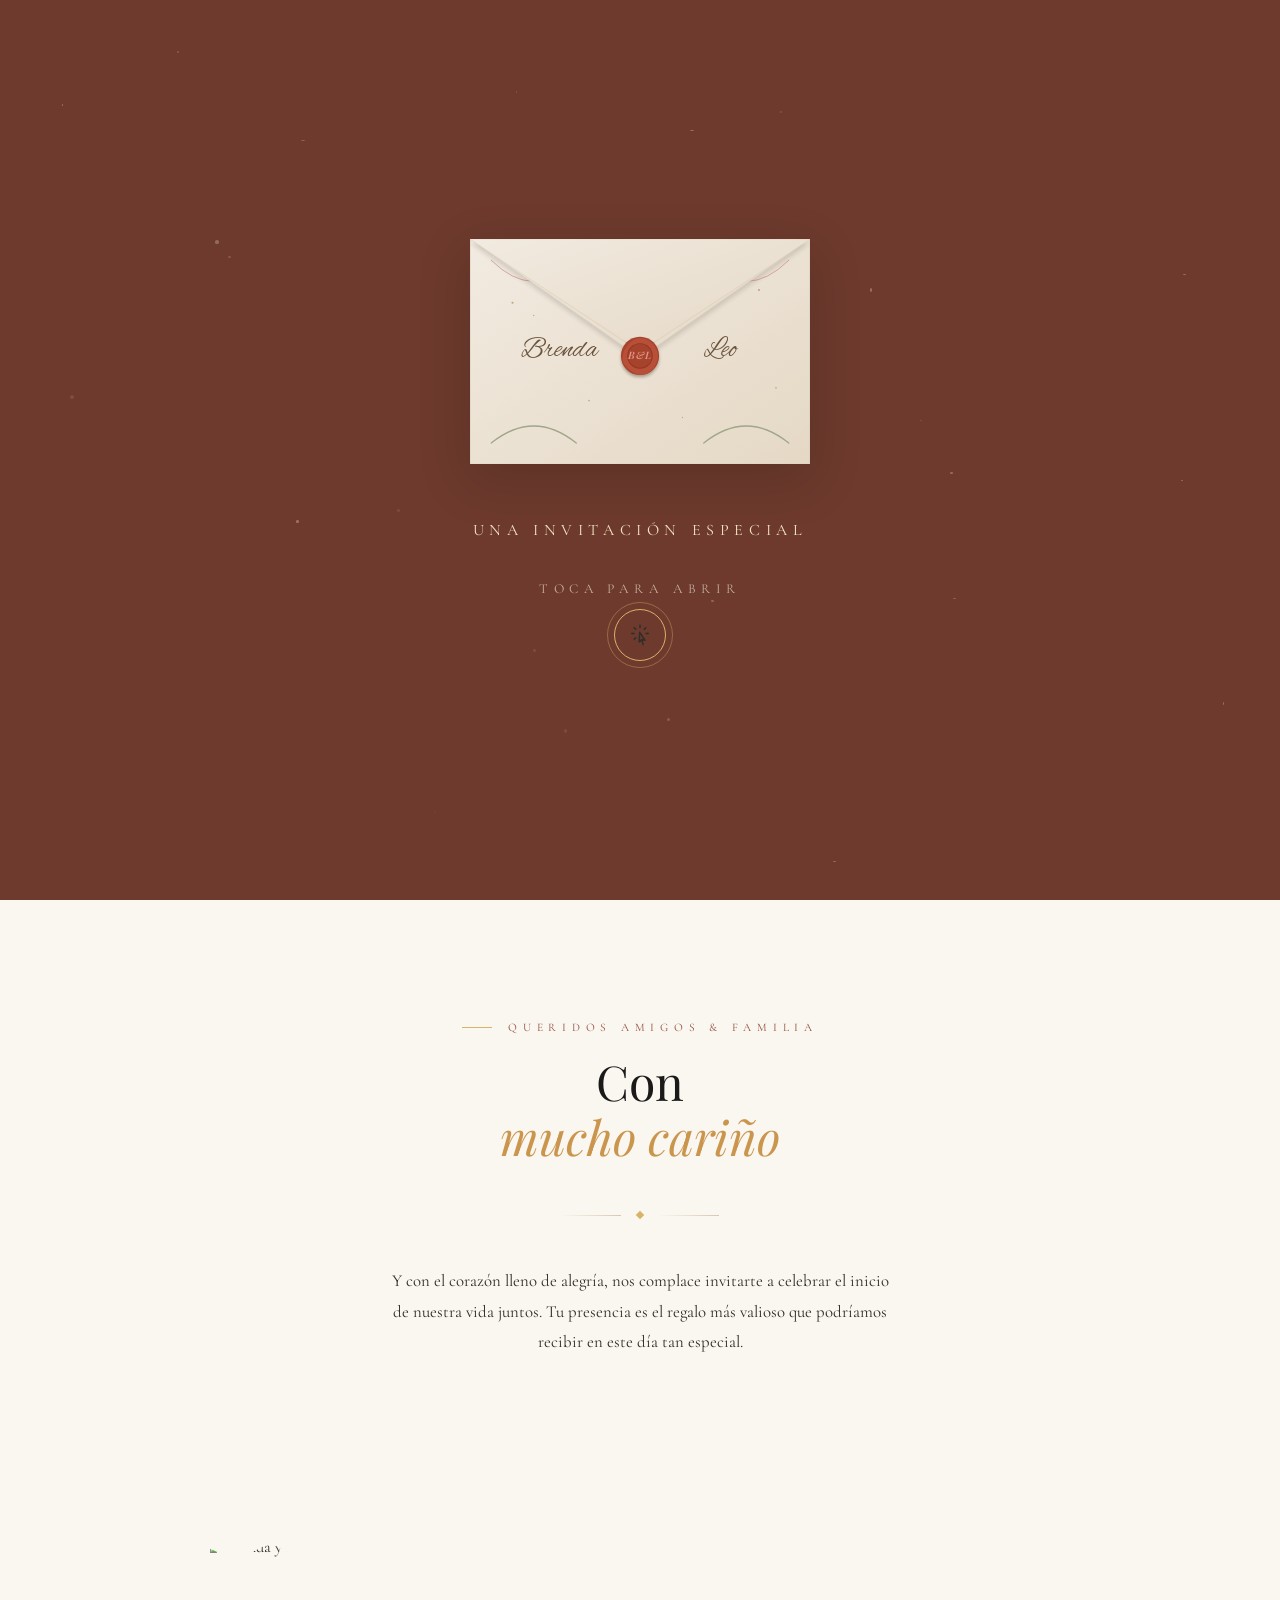
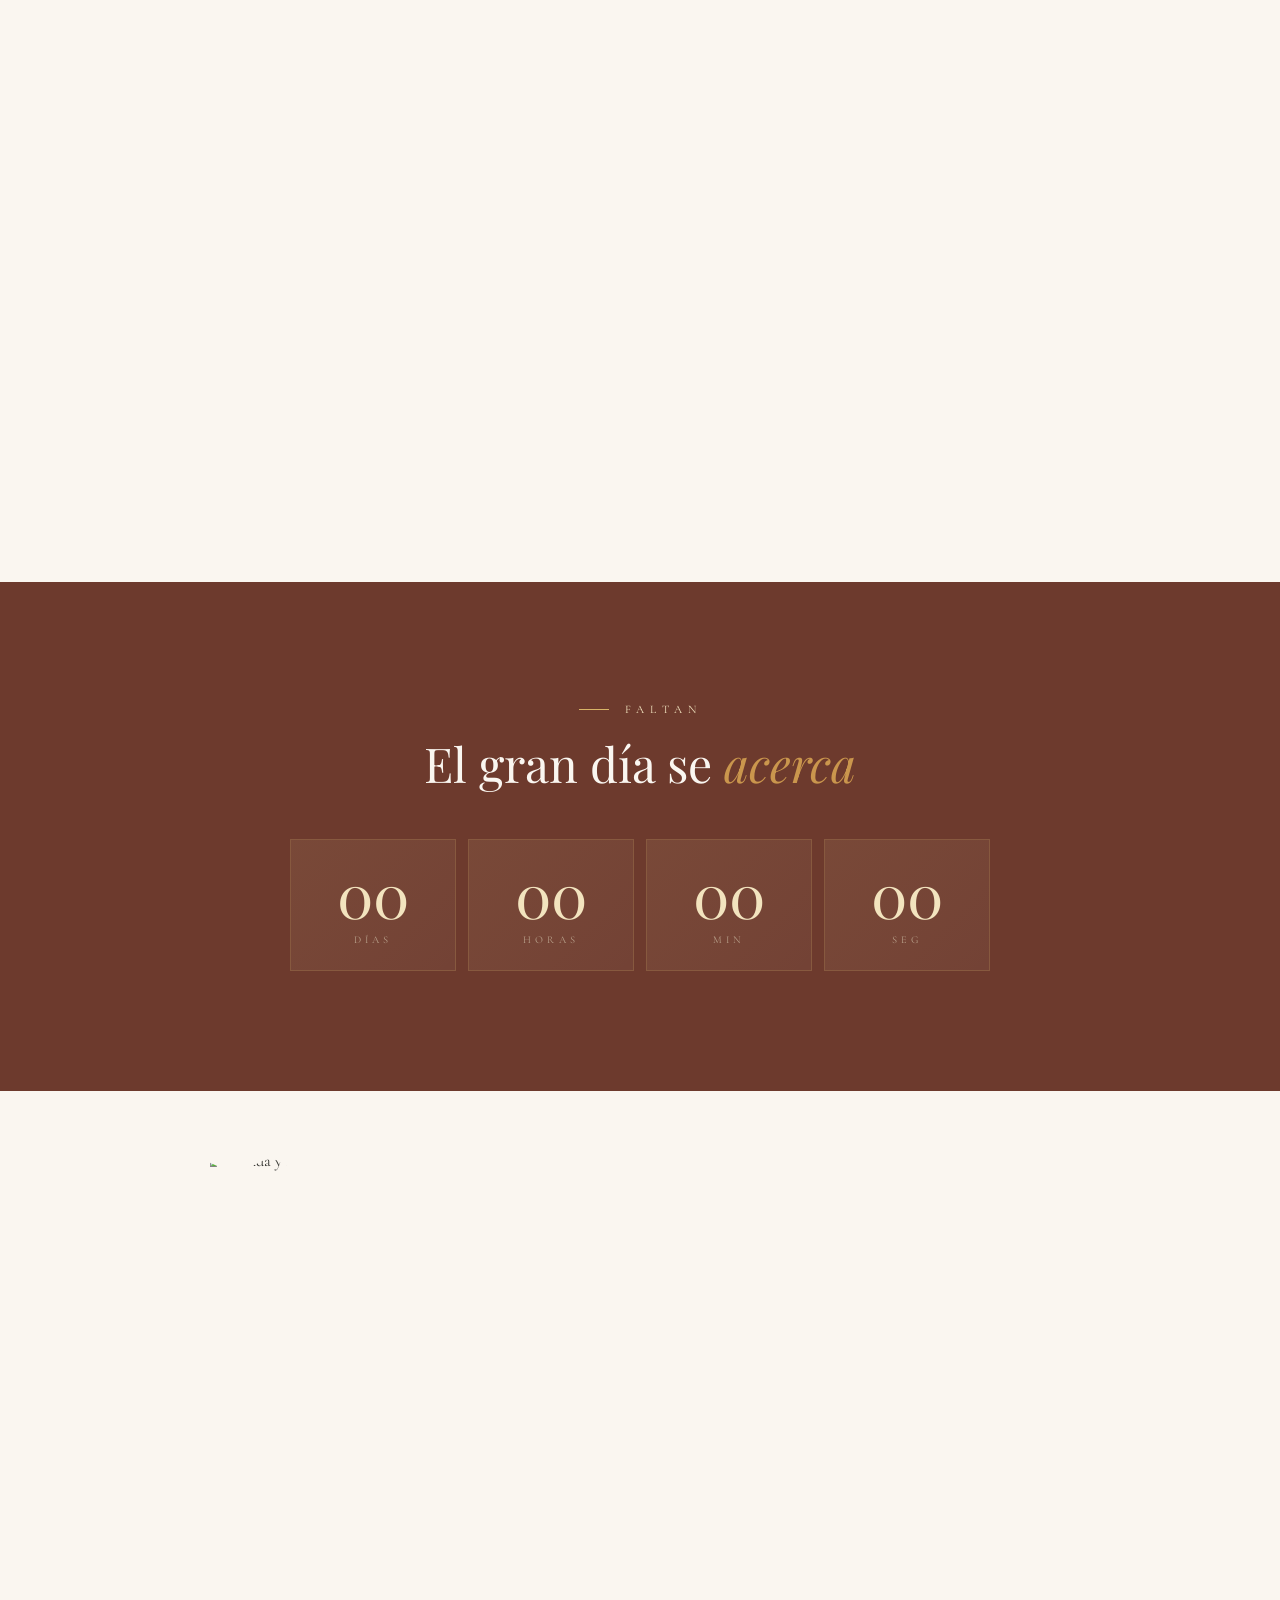
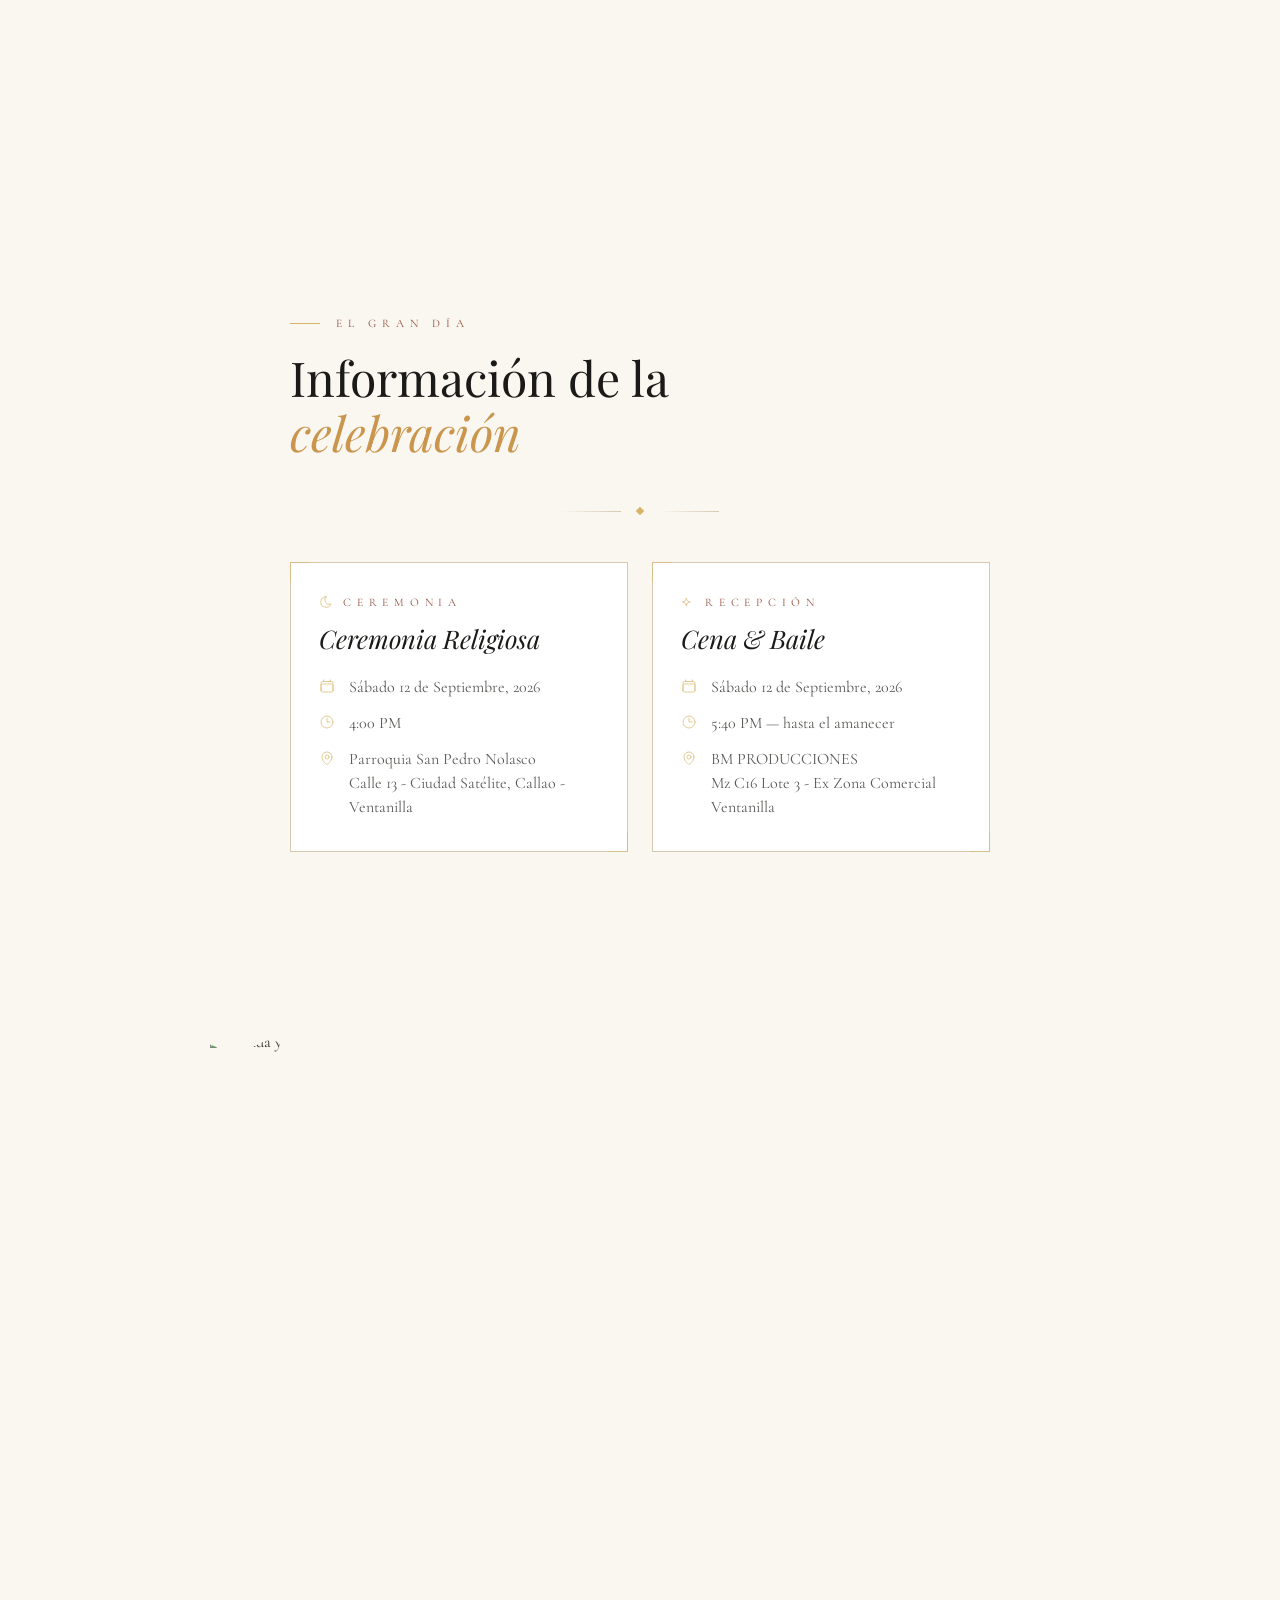
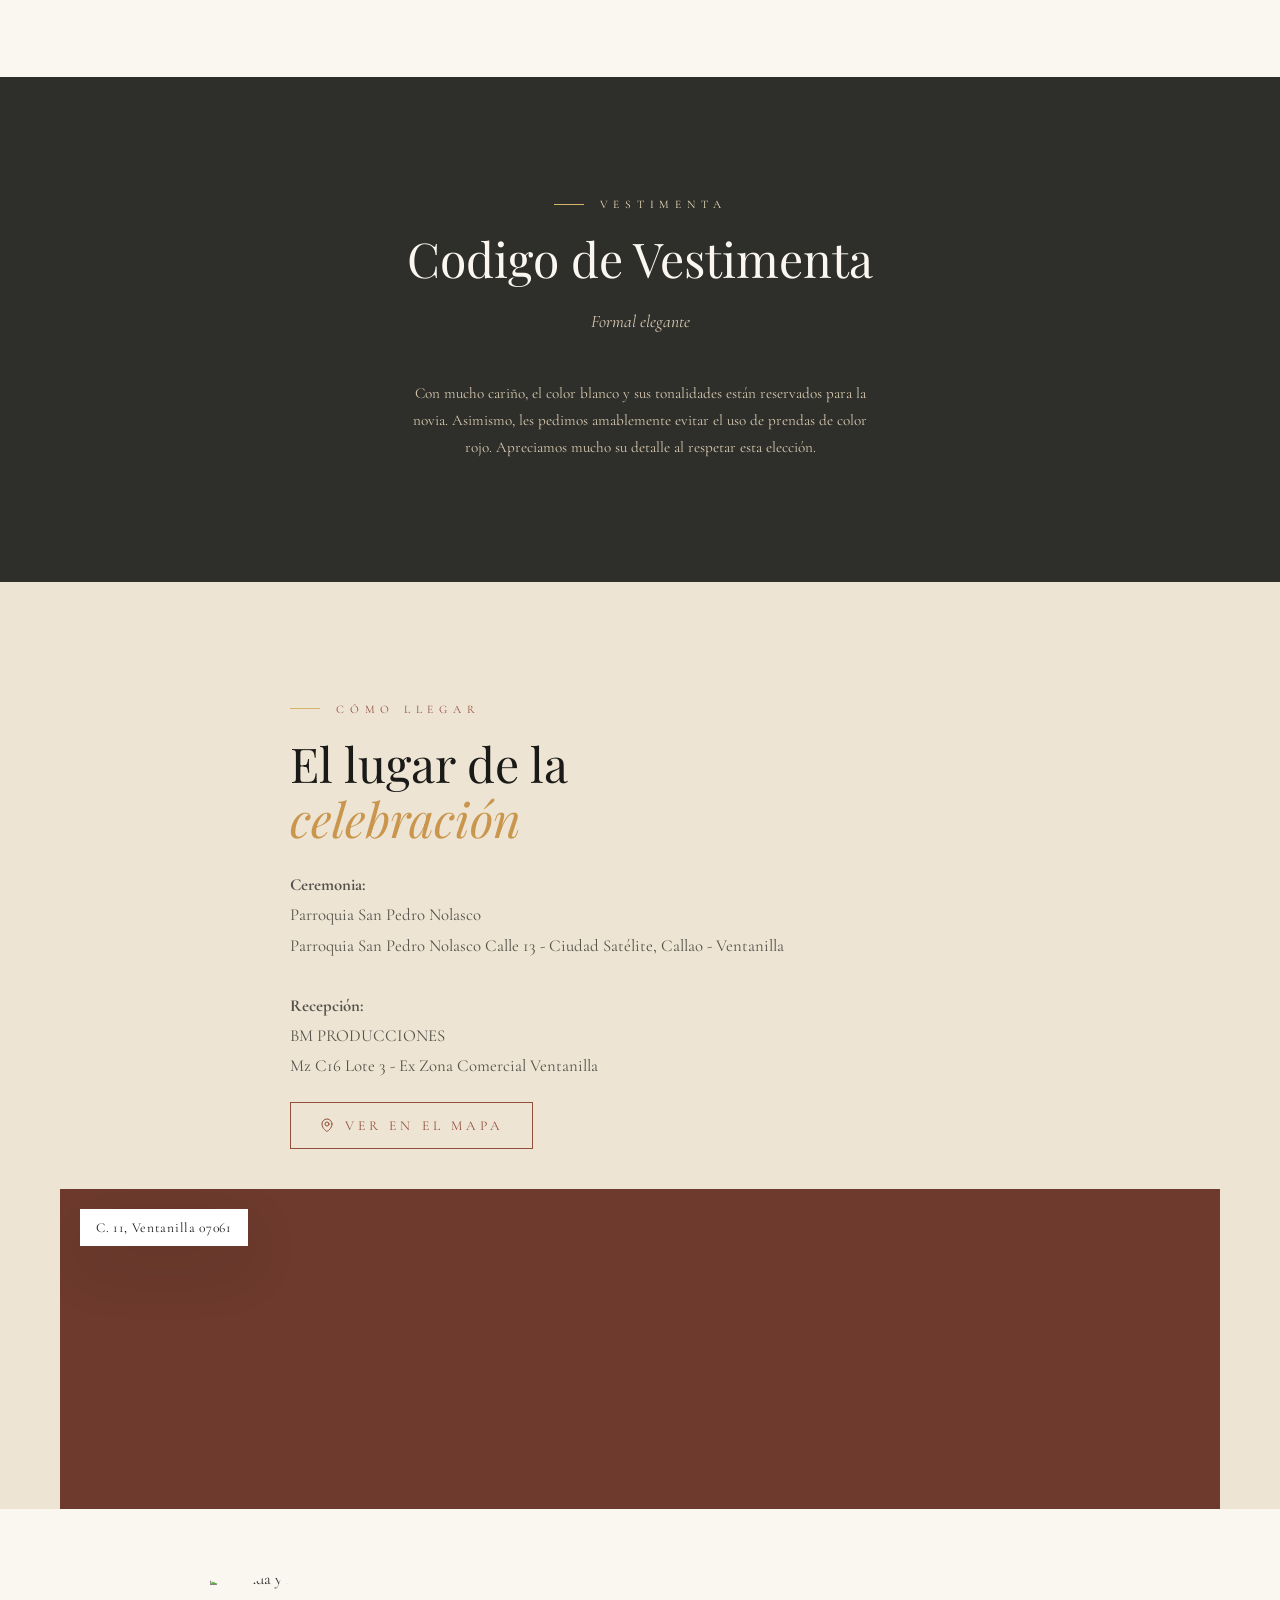
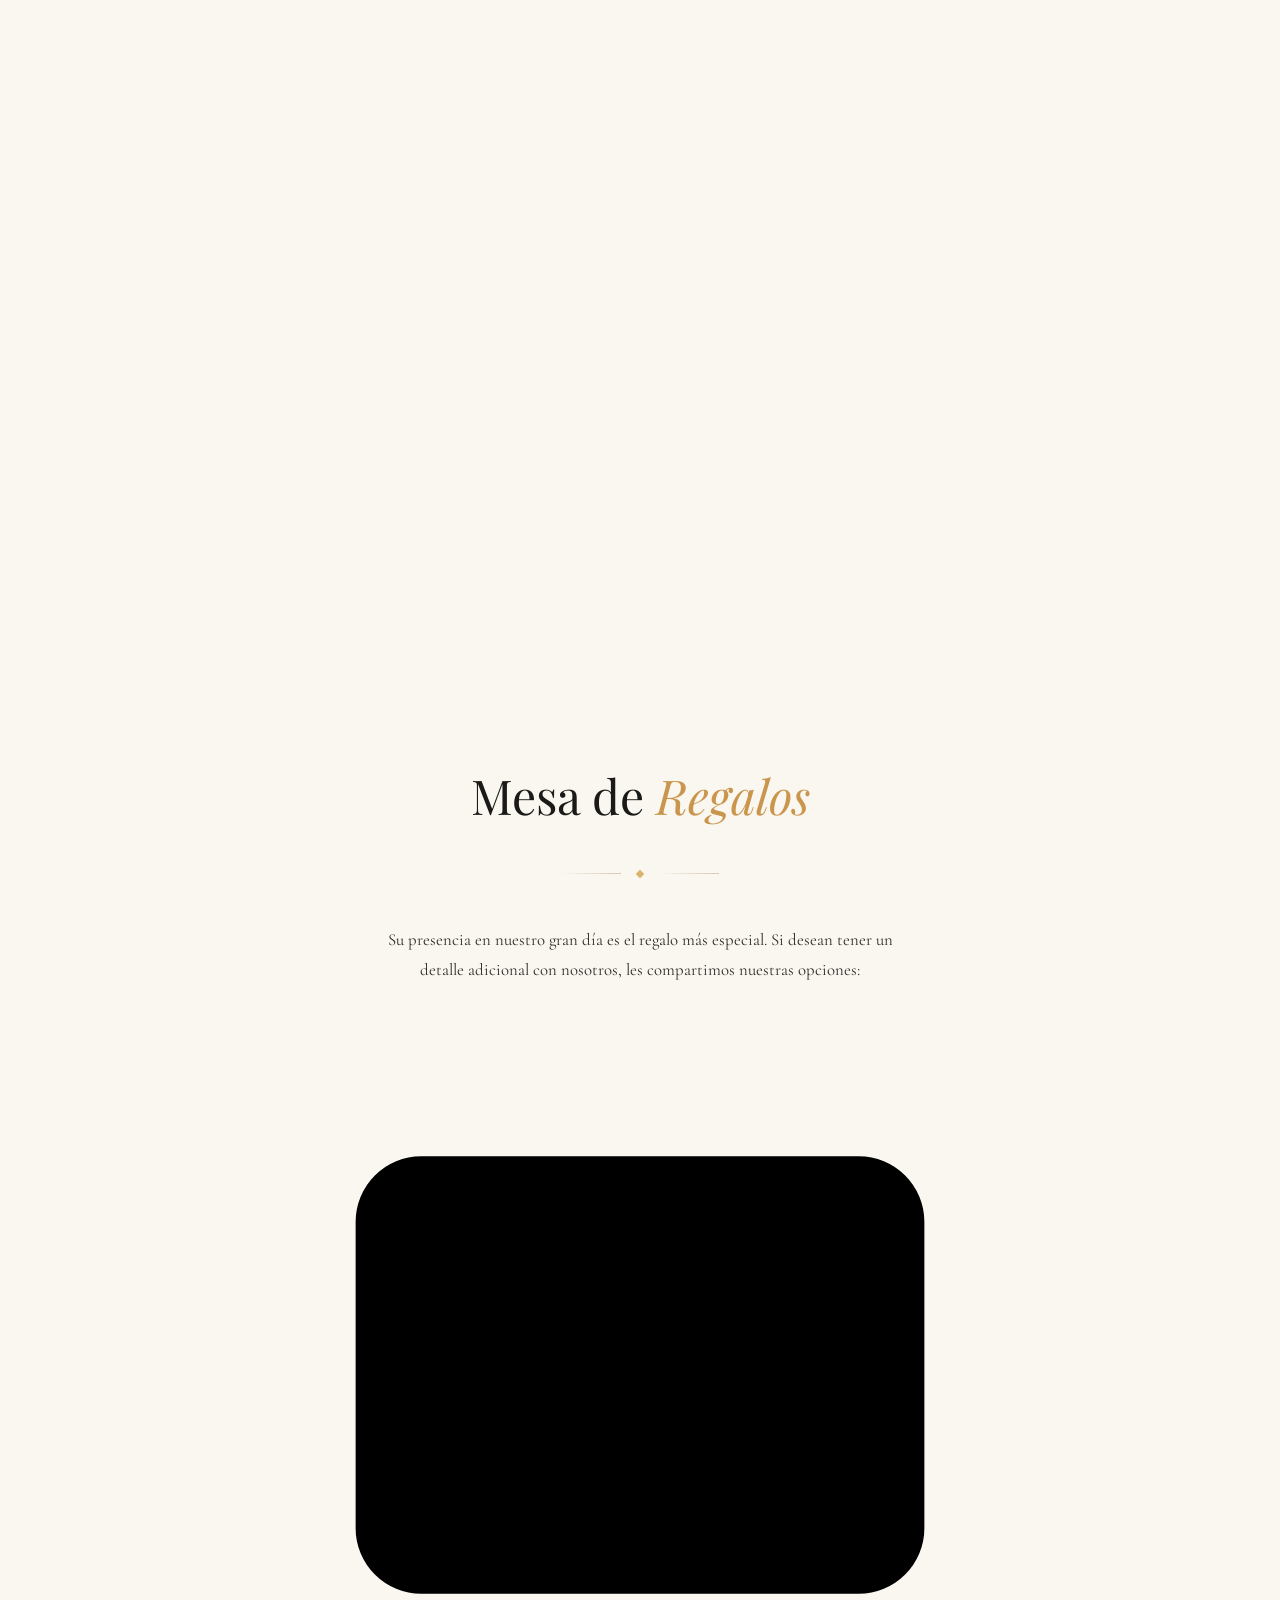
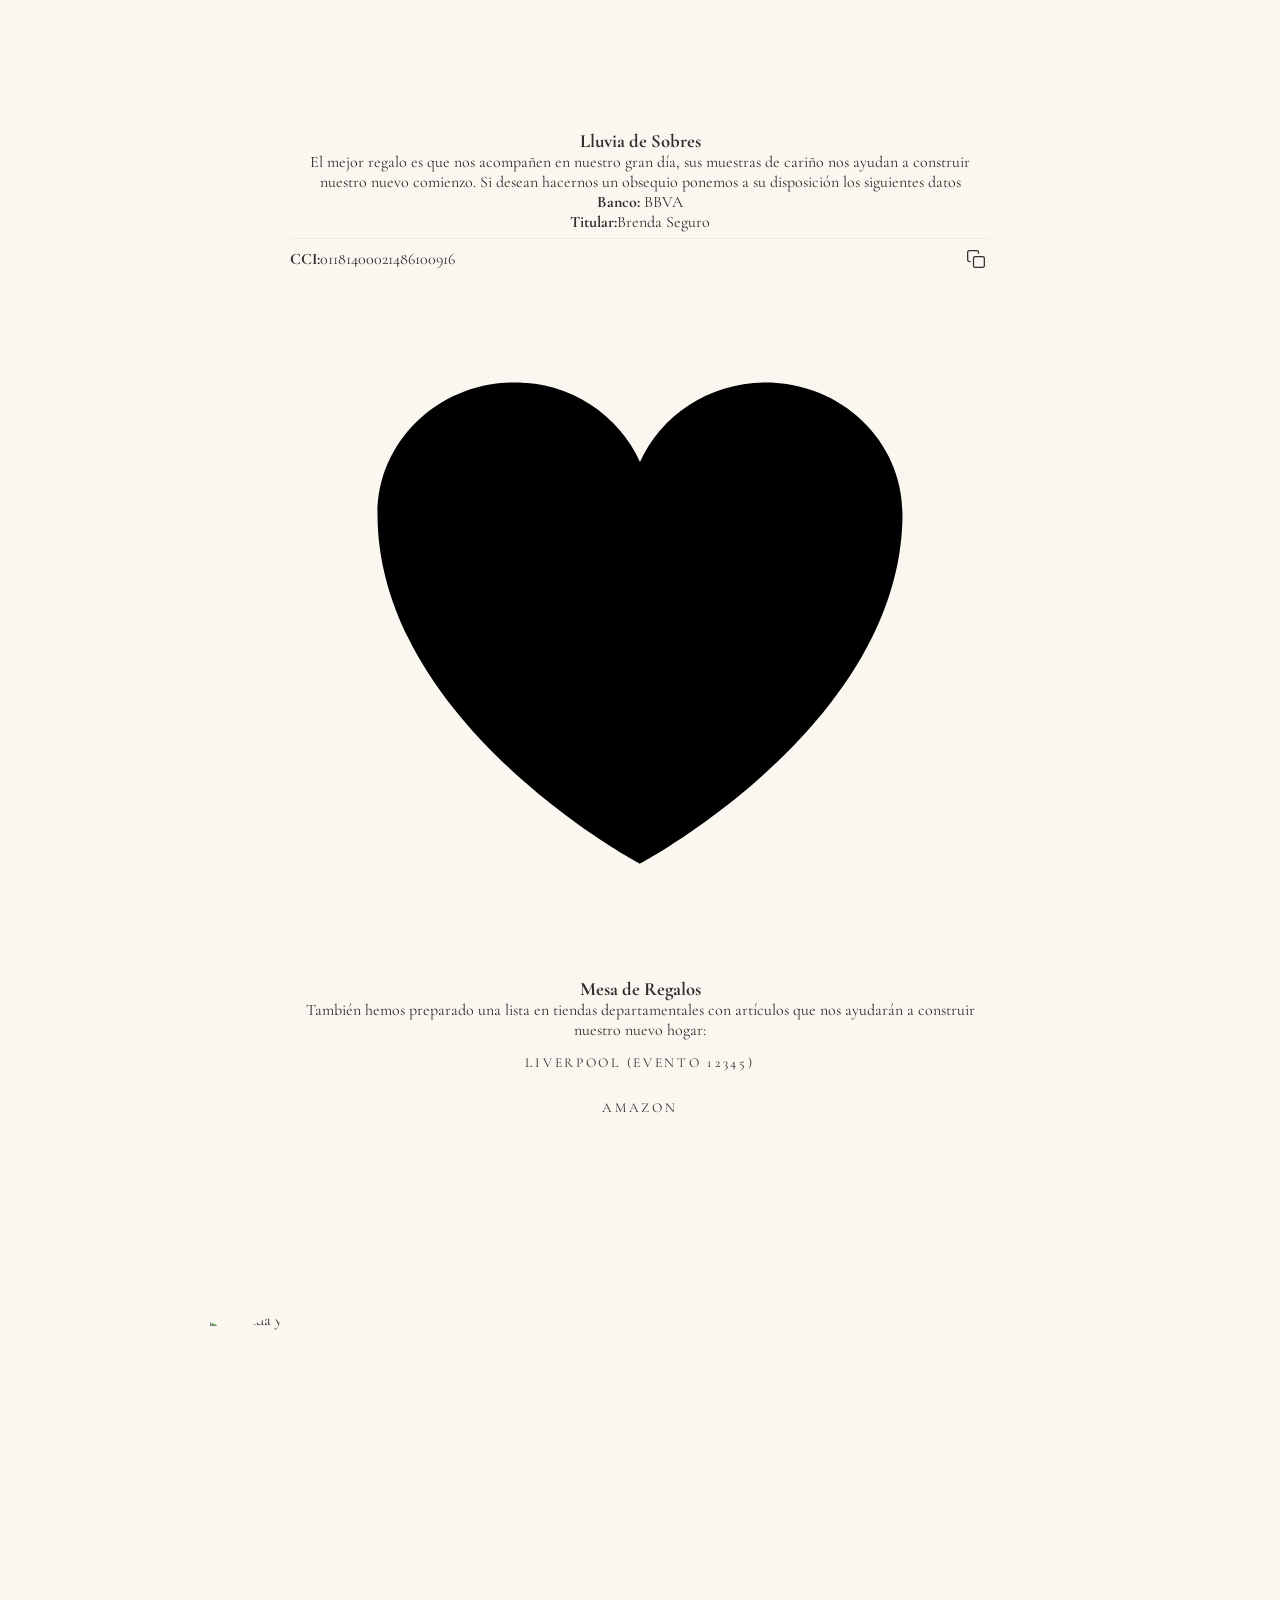
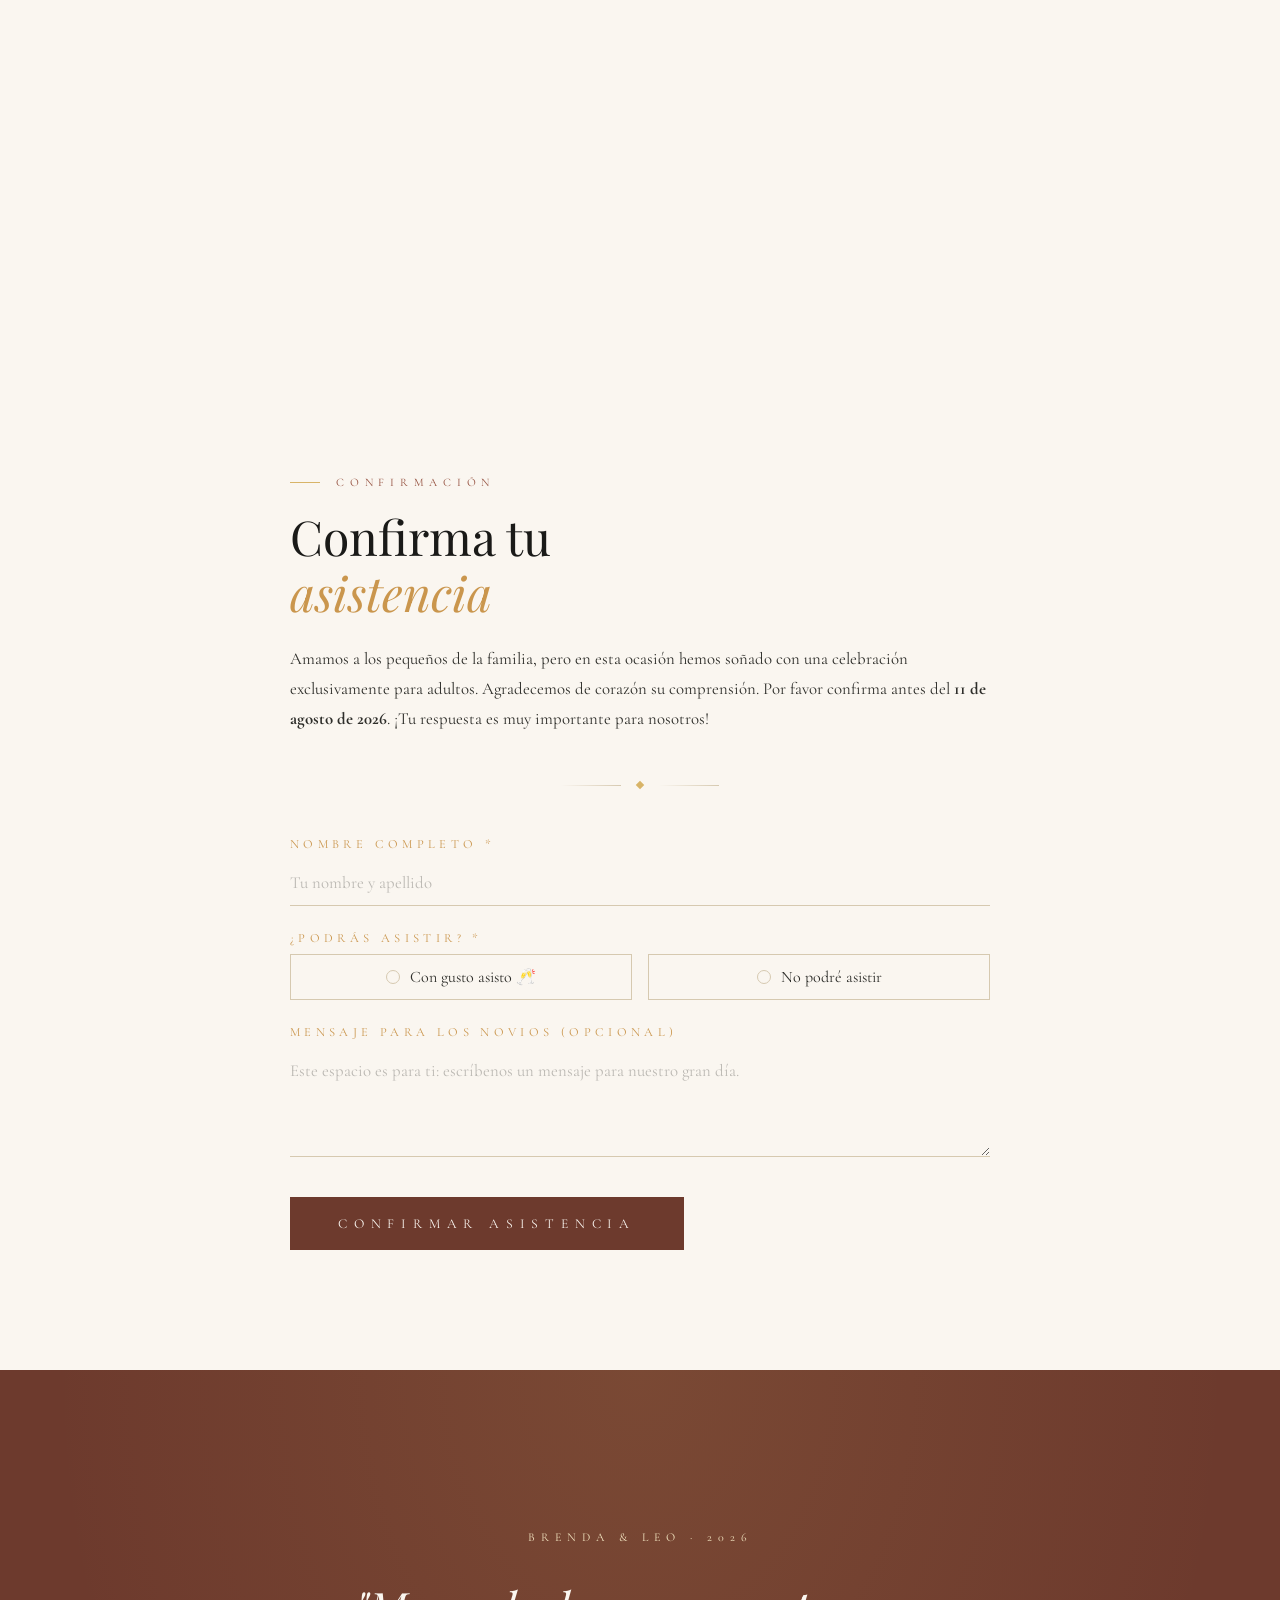
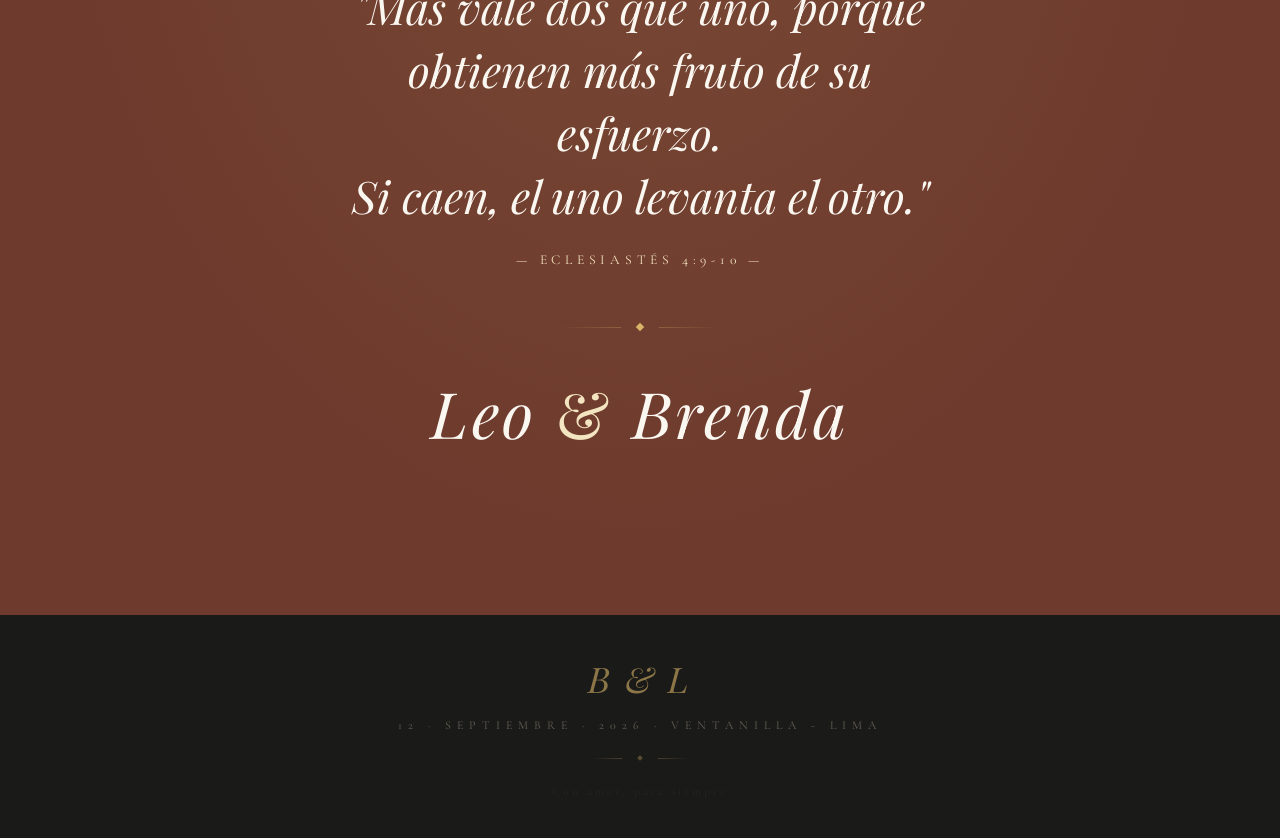
==== invitacion/index.html @ a523a8bf "Update index.html" ====
<!DOCTYPE html>
<html lang="es">
<head>
  <!-- ============================================================
       BRENDA & LEO — Invitación de Boda Premium
       index.html
       ============================================================ -->
  <meta charset="UTF-8" />
  <meta name="viewport" content="width=device-width, initial-scale=1.0, viewport-fit=cover" />
  <meta name="theme-color" content="#3E4E30" />
  <meta name="description" content="Leo & Brenda — Los invitamos a celebrar el inicio de nuestra historia juntos." />

  <!-- Open Graph (para compartir en redes) -->
  <meta property="og:title"       content="Leo & Brenda — Nuestra Boda" />
  <meta property="og:description" content="Acompáñanos a celebrar este momento especial." />
  <meta property="og:type"        content="website" />

  <title>Leo &amp; Brenda — Nuestra Boda</title>

  <!-- Google Fonts (Añadida la fuente Alex Brush para los nombres del sobre) -->
  <link rel="preconnect" href="https://fonts.googleapis.com" />
  <link rel="preconnect" href="https://fonts.gstatic.com" crossorigin />
  <link href="https://fonts.googleapis.com/css2?family=Alex+Brush&family=Playfair+Display:ital,wght@0,400;0,500;0,600;0,700;1,400;1,500;1,600&family=Cormorant+Garamond:ital,wght@0,300;0,400;0,500;0,600;1,300;1,400;1,500&display=swap" rel="stylesheet" />

  <link rel="stylesheet" href="style.css" />

  <!-- Estilos inyectados específicamente para asegurar la animación del nuevo sobre -->
  <style>
    .envelope-wrap {
      perspective: 1200px; /* Necesario para el efecto 3D */
    }
    .envelope-svg {
      width: 100%;
      height: auto;
      filter: drop-shadow(0px 15px 25px rgba(0,0,0,0.15));
    }
    #envelope-flap {
      transform-origin: center 0;
      transition: transform 1.2s cubic-bezier(0.4, 0.0, 0.2, 1);
      transform-style: preserve-3d;
    }
    #wax-seal {
      transition: opacity 0.4s ease, transform 0.6s ease;
      transform-origin: center;
    }
    /* Clases que activan la animación */
    .is-open #envelope-flap {
      transform: rotateX(180deg) !important;
    }
    .is-open #wax-seal {
      opacity: 0 !important;
      transform: scale(1.5) !important;
    }
  </style>
</head>

<body>

  <!-- ══════════════════════════════════════════════════════════
       PANTALLA DE APERTURA — SOBRE ANIMADO
       ══════════════════════════════════════════════════════════ -->
  <div id="envelope-screen" aria-label="Toca para abrir la invitación">

    <!-- Partículas flotantes decorativas -->
    <div class="envelope-particles"></div>

    <div class="envelope-wrap" id="envelope-container">

      <!-- SVG DEL SOBRE SEGURO (Sin filtros complejos) -->
      <svg class="envelope-svg" viewBox="0 0 800 530" xmlns="http://www.w3.org/2000/svg" aria-hidden="true">
        <defs>
          <linearGradient id="paperGrad" x1="0" y1="0" x2="1" y2="1">
            <stop offset="0%" stop-color="#F2EBE1" />
            <stop offset="100%" stop-color="#E5D8C5" />
          </linearGradient>

          <filter id="shadow-flap" x="-10%" y="-10%" width="120%" height="120%">
            <feDropShadow dx="0" dy="8" stdDeviation="6" flood-color="rgba(0,0,0,0.15)" />
          </filter>
          
          <filter id="shadow-seal" x="-20%" y="-20%" width="140%" height="140%">
            <feDropShadow dx="0" dy="5" stdDeviation="4" flood-color="rgba(0,0,0,0.3)" />
          </filter>
        </defs>

        <rect x="0" y="0" width="800" height="530" fill="#D4C5B0" />
        <path d="M 0 0 L 400 280 L 800 0 L 800 530 L 0 530 Z" fill="url(#paperGrad)" stroke="#D8C9B4" stroke-width="2"/>
        
        <g id="decorations">
          <text x="210" y="275" font-family="'Alex Brush', cursive" font-size="65" fill="#6B543D" text-anchor="middle">Brenda</text>
          <!-- Se eliminó el "&" aquí a petición del usuario -->
          <text x="590" y="275" font-family="'Alex Brush', cursive" font-size="65" fill="#6B543D" text-anchor="middle">Leo</text>

          <circle cx="100" cy="150" r="2.5" fill="#C5A47E"/>
          <circle cx="150" cy="180" r="1.5" fill="#C5A47E"/>
          <circle cx="280" cy="380" r="2" fill="#C5A47E"/>
          <circle cx="680" cy="120" r="2.5" fill="#C5A47E"/>
          <circle cx="720" cy="350" r="2" fill="#C5A47E"/>
          <circle cx="500" cy="420" r="1.5" fill="#C5A47E"/>
          
          <path d="M 50 480 Q 150 400 250 480" fill="none" stroke="#9FA68A" stroke-width="3" stroke-linecap="round"/>
          <path d="M 750 480 Q 650 400 550 480" fill="none" stroke="#9FA68A" stroke-width="3" stroke-linecap="round"/>
          <path d="M 50 50 Q 150 150 250 50" fill="none" stroke="#D19E92" stroke-width="2" stroke-linecap="round"/>
          <path d="M 750 50 Q 650 150 550 50" fill="none" stroke="#D19E92" stroke-width="2" stroke-linecap="round"/>
        </g>

        <!-- TAPA DEL SOBRE -->
        <g id="envelope-flap">
          <path d="M 0 0 L 400 280 L 800 0 Z" fill="url(#paperGrad)" filter="url(#shadow-flap)"/>
          <path d="M 20 15 L 400 265 L 780 15" fill="none" stroke="#D8C9B4" stroke-width="1.5"/>
        </g>

        <!-- SELLO DE LACRE -->
        <g id="wax-seal" transform="translate(400, 275)">
          <path d="M 0 -45 C 25 -45 45 -25 45 0 C 45 25 25 45 0 45 C -25 45 -45 25 -45 0 C -45 -25 -25 -45 0 -45 Z" fill="#A6432D" filter="url(#shadow-seal)"/>
          <path d="M -2 -42 C 20 -43 38 -25 42 -5 C 44 15 32 35 15 42 C -5 50 -30 35 -40 15 C -48 -5 -25 -40 -2 -42 Z" fill="#B84F38"/>
          <circle cx="0" cy="0" r="30" fill="#913621" />
          <circle cx="0" cy="0" r="28" fill="#A6432D" />
          <text x="0" y="8" font-family="'Playfair Display', serif" font-size="24" font-weight="600" font-style="italic" fill="#E39485" text-anchor="middle" letter-spacing="1">B&amp;L</text>
        </g>
      </svg>

      <!-- Tagline superior -->
      <p class="envelope-tagline" style="margin-top: 15px;">Una invitación especial</p>

      <!-- Botón de apertura -->
      <div class="envelope-open-btn" onclick="document.getElementById('envelope-container').classList.add('is-open')" style="z-index: 20; position: relative;">
        <span>Toca para abrir</span>
        <div class="pulse-ring" aria-hidden="true">
          <!-- Icono de dedo / toque -->
          <svg viewBox="0 0 24 24" stroke-width="1.5" style="width: 24px; height: 24px; fill: none; stroke: currentColor;">
            <path stroke-linecap="round" stroke-linejoin="round"
              d="M15.042 21.672 13.684 16.6m0 0-2.51 2.225.569-9.47 5.227 7.917-3.286-.672ZM12 2.25V4.5m5.834.166-1.591 1.591M20.25 10.5H18M7.757 14.743l-1.59 1.59M6 10.5H3.75m4.007-4.243-1.59-1.59" />
          </svg>
        </div>
      </div>

    </div>
  </div>
  <!-- /envelope-screen -->


  <!-- ══════════════════════════════════════════════════════════
       HERO PRINCIPAL
       ══════════════════════════════════════════════════════════ -->
  <section id="hero" aria-label="Portada de la invitación">

    <!-- Fondo con efecto parallax -->
    <div class="hero-bg loaded" aria-hidden="true">
    </div>

    <!-- Overlay con gradiente -->
    <div class="hero-overlay" aria-hidden="true"></div>

    <!-- Marco decorativo dorado -->
    <div class="hero-frame" aria-hidden="true"></div>

    <!-- Contenido principal del hero -->
    <div class="hero-content">
      <p class="hero-pre">Con amor &amp; alegría</p>

      <h1 class="hero-names">
        <em>Leo</em>
        <span class="hero-ampersand">&amp;</span>
        <em>Brenda</em>
      </h1>

      <p class="hero-date">12 · Septiembre · 2026</p>

      <div class="hero-divider"></div>

      <p class="hero-location"></p>
    </div>

    <!-- Indicador de scroll -->
    <div class="scroll-indicator" aria-hidden="true">
      <span></span>
      <div class="scroll-line"></div>
    </div>

  </section>
  <!-- /hero -->


  <!-- ══════════════════════════════════════════════════════════
       INTRODUCCIÓN / INVITACIÓN
       ══════════════════════════════════════════════════════════ -->
  <section class="section" id="intro" aria-labelledby="intro-title">
    <div class="section-inner text-center">

      <p class="section-tag reveal" style="justify-content:center">
        Queridos amigos &amp; familia
      </p>

      <h2 class="section-title reveal reveal-delay-1" id="intro-title">
        Con<br>
        <em>mucho cariño</em>
      </h2>

      <div class="ornament reveal reveal-delay-2" aria-hidden="true">
        <div class="ornament-line"></div>
        <div class="ornament-diamond"></div>
        <div class="ornament-line"></div>
      </div>

      <p class="section-subtitle reveal reveal-delay-3" style="max-width:500px;margin:0 auto">
        Y con el corazón lleno de alegría, nos complace invitarte a celebrar
        el inicio de nuestra vida juntos. Tu presencia es el regalo más
        valioso que podríamos recibir en este día tan especial.
      </p>

    </div>
  </section>
  <!-- /intro -->
  <!-- /foto 1-->
  <div class="foto-editorial-wrap reveal">
    <img src="boda1.jpg" alt="Brenda y Leo" class="foto-rasgada" />
  </div>

  <!-- ══════════════════════════════════════════════════════════
       CUENTA REGRESIVA
       ══════════════════════════════════════════════════════════ -->
  <section class="section" id="countdown" aria-labelledby="countdown-title">
    <div class="section-inner text-center">

      <p class="section-tag reveal">Faltan</p>

      <h2 class="section-title reveal reveal-delay-1" id="countdown-title">
        El gran día se <em>acerca</em>
      </h2>

      <!-- Grid de la cuenta regresiva -->
      <div class="countdown-grid" role="timer" aria-label="Cuenta regresiva para la boda">

        <div class="countdown-item reveal reveal-delay-1">
          <span class="countdown-number" id="cd-days">96</span>
          <span class="countdown-label">Días</span>
        </div>

        <div class="countdown-item reveal reveal-delay-2">
          <span class="countdown-number" id="cd-hours">08</span>
          <span class="countdown-label">Horas</span>
        </div>

        <div class="countdown-item reveal reveal-delay-3">
          <span class="countdown-number" id="cd-mins">29</span>
          <span class="countdown-label">Min</span>
        </div>

        <div class="countdown-item reveal reveal-delay-4">
          <span class="countdown-number" id="cd-secs">00</span>
          <span class="countdown-label">Seg</span>
        </div>

      </div>
    </div>
  </section>
  <!-- /countdown -->

  <!-- /foto 2 -->
 
<div class="foto-editorial-wrap reveal">
    <img src="boda2.jpg" alt="Brenda y Leo" class="foto-rasgada" />
  </div>



  <!-- ══════════════════════════════════════════════════════════
       CEREMONIA & RECEPCIÓN
       ══════════════════════════════════════════════════════════ -->
  <section class="section" id="ceremony" aria-labelledby="ceremony-title">
    <div class="section-inner">

      <p class="section-tag reveal">El gran día</p>

      <h2 class="section-title reveal reveal-delay-1" id="ceremony-title">
        Información de la<br>
        <em>celebración</em>
      </h2>

      <div class="ornament reveal reveal-delay-2" aria-hidden="true">
        <div class="ornament-line"></div>
        <div class="ornament-diamond"></div>
        <div class="ornament-line"></div>
      </div>

      <div class="event-cards">

        <div class="event-card reveal reveal-delay-2">
          <p class="event-type">
            <svg viewBox="0 0 24 24" stroke-width="1.2" aria-hidden="true">
              <path stroke-linecap="round" stroke-linejoin="round"
                d="M12 3c.132 0 .263 0 .393 0a7.5 7.5 0 0 0 7.92 12.446A9 9 0 1 1 12 3Z" />
            </svg>
            Ceremonia
          </p>
          <h3>Ceremonia Religiosa</h3>
          <div class="event-details">
            <div class="event-detail-row">
              <svg viewBox="0 0 24 24" stroke-width="1.3" aria-hidden="true">
                <path stroke-linecap="round" stroke-linejoin="round"
                  d="M6.75 3v2.25M17.25 3v2.25M3 18.75V7.5a2.25 2.25 0 0 1 2.25-2.25h13.5A2.25 2.25 0 0 1 21 7.5v11.25m-18 0A2.25 2.25 0 0 0 5.25 21h13.5A2.25 2.25 0 0 0 21 18.75m-18 0v-7.5A2.25 2.25 0 0 1 5.25 9h13.5A2.25 2.25 0 0 1 21 11.25v7.5" />
              </svg>
              <span>Sábado 12 de Septiembre, 2026</span>
             </div>
            <div class="event-detail-row">
              <svg viewBox="0 0 24 24" stroke-width="1.3" aria-hidden="true">
                <path stroke-linecap="round" stroke-linejoin="round"
                  d="M12 6v6h4.5m4.5 0a9 9 0 1 1-18 0 9 9 0 0 1 18 0Z" />
              </svg>
              <span>4:00 PM</span>
            </div>
            <div class="event-detail-row">
              <svg viewBox="0 0 24 24" stroke-width="1.3" aria-hidden="true">
                 <path stroke-linecap="round" stroke-linejoin="round"
                  d="M15 10.5a3 3 0 1 1-6 0 3 3 0 0 1 6 0Z" />
                <path stroke-linecap="round" stroke-linejoin="round"
                  d="M19.5 10.5c0 7.142-7.5 11.25-7.5 11.25S4.5 17.642 4.5 10.5a7.5 7.5 0 1 1 15 0Z" />
               </svg>
              <span>Parroquia San Pedro Nolasco<br>Calle 13 - Ciudad Satélite, Callao - Ventanilla</span>
            </div>
          </div>
        </div>

        <div class="event-card reveal reveal-delay-3">
          <p class="event-type">
             <svg viewBox="0 0 24 24" stroke-width="1.2" aria-hidden="true">
              <path stroke-linecap="round" stroke-linejoin="round"
                d="M9.813 15.904 9 18.75l-.813-2.846a4.5 4.5 0 0 0-3.09-3.09L2.25 12l2.846-.813a4.5 4.5 0 0 0 3.09-3.09L9 5.25l.813 2.846a4.5 4.5 0 0 0 3.09 3.09L15.75 12l-2.846.813a4.5 4.5 0 0 0-3.09 3.09Z" />
            </svg>
            Recepción
          </p>
          <h3>Cena &amp; Baile</h3>
          <div class="event-details">
            <div class="event-detail-row">
              <svg viewBox="0 0 24 24" stroke-width="1.3" aria-hidden="true">
                <path stroke-linecap="round" stroke-linejoin="round"
                  d="M6.75 3v2.25M17.25 3v2.25M3 18.75V7.5a2.25 2.25 0 0 1 2.25-2.25h13.5A2.25 2.25 0 0 1 21 7.5v11.25m-18 0A2.25 2.25 0 0 0 5.25 21h13.5A2.25 2.25 0 0 0 21 18.75m-18 0v-7.5A2.25 2.25 0 0 1 5.25 9h13.5A2.25 2.25 0 0 1 21 11.25v7.5" />
              </svg>
              <span>Sábado 12 de Septiembre, 2026</span>
            </div>
            <div class="event-detail-row">
              <svg viewBox="0 0 24 24" stroke-width="1.3" aria-hidden="true">
                <path stroke-linecap="round" stroke-linejoin="round"
                  d="M12 6v6h4.5m4.5 0a9 9 0 1 1-18 0 9 9 0 0 1 18 0Z" />
              </svg>
              <span>5:40 PM — hasta el amanecer</span>
            </div>
            <div class="event-detail-row">
              <svg viewBox="0 0 24 24" stroke-width="1.3" aria-hidden="true">
                <path stroke-linecap="round" stroke-linejoin="round"
                  d="M15 10.5a3 3 0 1 1-6 0 3 3 0 0 1 6 0Z" />
                <path stroke-linecap="round" stroke-linejoin="round"
                   d="M19.5 10.5c0 7.142-7.5 11.25-7.5 11.25S4.5 17.642 4.5 10.5a7.5 7.5 0 1 1 15 0Z" />
              </svg>
              <span>BM PRODUCCIONES<br>Mz C16 Lote 3 - Ex Zona Comercial Ventanilla</span>
            </div>
          </div>
        </div>

      </div>
    </div>
  </section>
  <!-- /ceremony -->


    <!-- /foto3 -->

<div class="foto-editorial-wrap reveal">
    <img src="boda3.jpg" alt="Brenda y Leo" class="foto-rasgada" />
  </div>
  <!-- ══════════════════════════════════════════════════════════
       DRESS CODE
       ══════════════════════════════════════════════════════════ -->
  <section class="section" id="dresscode" aria-labelledby="dresscode-title">
    <div class="section-inner text-center">

      <p class="section-tag reveal">Vestimenta</p>

      <h2 class="section-title reveal reveal-delay-1" id="dresscode-title">
        Codigo de Vestimenta
      </h2>

      <p class="dresscode-subtitle reveal reveal-delay-2">
        Formal elegante
      </p>

    </div>

      <p class="dresscode-note reveal reveal-delay-3">
        Con mucho cariño, el color blanco y sus tonalidades están reservados para la novia. Asimismo, les pedimos amablemente evitar el uso de prendas de color rojo. Apreciamos mucho su detalle al respetar esta elección.
      </p>

    </div>
  </section>
  <!-- /dresscode -->




  <!-- ══════════════════════════════════════════════════════════
       UBICACIÓN / MAPA
       ══════════════════════════════════════════════════════════ -->
  <section class="section" id="location" aria-labelledby="location-title">
    <div class="section-inner">

      <p class="section-tag reveal">Cómo llegar</p>

      <h2 class="section-title reveal reveal-delay-1" id="location-title">
        El lugar de la<br>
        <em>celebración</em>
      </h2>

      <div class="location-info reveal reveal-delay-2">
        <p class="location-address">
          <strong>Ceremonia:</strong><br>
          Parroquia San Pedro Nolasco<br>
           Parroquia San Pedro Nolasco Calle 13 - Ciudad Satélite, Callao - Ventanilla <br><br>
          <strong>Recepción:</strong><br>
          BM PRODUCCIONES<br>
          Mz C16 Lote 3 - Ex Zona Comercial Ventanilla
        </p>

        <a
          class="location-btn"
          href="https://maps.app.goo.gl/XEB6nxpQnGJhGUWHA"
          target="_blank"
          rel="noopener noreferrer"
          aria-label="Ver recepción en Google Maps"
        >
          <svg viewBox="0 0 24 24" stroke-width="1.5" aria-hidden="true">
            <path stroke-linecap="round" stroke-linejoin="round"
              d="M15 10.5a3 3 0 1 1-6 0 3 3 0 0 1 6 0Z" />
            <path stroke-linecap="round" stroke-linejoin="round"
              d="M19.5 10.5c0 7.142-7.5 11.25-7.5 11.25S4.5 17.642 4.5 10.5a7.5 7.5 0 1 1 15 0Z" />
          </svg>
          Ver en el mapa
        </a>
      </div>

    </div>

    <!-- Mapa de Google Maps incrustado -->
    <div class="map-container reveal">
      <div class="map-overlay-label" aria-hidden="true">
        C. 11, Ventanilla 07061
      </div>
      <iframe
        src="https://maps.google.com/maps?q=-11.869154,-77.128750&hl=es&z=16&output=embed"
        allowfullscreen=""
        loading="lazy"
        referrerpolicy="no-referrer-when-downgrade"
        title="Ubicación de la boda en el mapa"
        style="border:0; width: 100%; height: 400px;"
      ></iframe>
    </div>
  </section>
  <!-- /location -->


  <!-- /foto4 -->

  <div class="foto-editorial-wrap reveal">
    <img src="boda4.jpg" alt="Brenda y Leo" class="foto-rasgada" />
  </div>
  <!-- ══════════════════════════════════════════════════════════
       MESA DE REGALOS
       ══════════════════════════════════════════════════════════ -->
  <section class="section" id="gifts" aria-labelledby="gifts-title">
    <div class="section-inner text-center">

      <p class="section-tag reveal" style="justify-content:center">Obsequios</p>

      <h2 class="section-title reveal reveal-delay-1" id="gifts-title">
        Mesa de <em>Regalos</em>
      </h2>

      <div class="ornament reveal reveal-delay-2" aria-hidden="true">
        <div class="ornament-line"></div>
        <div class="ornament-diamond"></div>
        <div class="ornament-line"></div>
      </div>

      <p class="section-subtitle reveal reveal-delay-3" style="max-width:550px;margin:0 auto 40px">
        Su presencia en nuestro gran día es el regalo más especial. Si desean tener un detalle adicional con nosotros, les compartimos nuestras opciones:
      </p>

      <div class="gifts-grid">
        
        <div class="gift-card reveal reveal-delay-4">
          <div class="gift-icon">
            <svg viewBox="0 0 24 24" stroke-width="1.2" aria-hidden="true">
              <path stroke-linecap="round" stroke-linejoin="round" d="M21.75 6.75v10.5a2.25 2.25 0 0 1-2.25 2.25h-15a2.25 2.25 0 0 1-2.25-2.25V6.75m19.5 0A2.25 2.25 0 0 0 19.5 4.5h-15a2.25 2.25 0 0 0-2.25 2.25m19.5 0v.243a2.25 2.25 0 0 1-1.07 1.916l-7.5 4.615a2.25 2.25 0 0 1-2.36 0L3.32 8.909A2.25 2.25 0 0 1 2.25 6.993V6.75" />
            </svg>
          </div>
          <h3>Lluvia de Sobres</h3>
          <p>El mejor regalo es que nos acompañen en nuestro gran día, sus muestras de cariño nos ayudan a construir nuestro nuevo comienzo. Si desean hacernos un obsequio ponemos a su disposición los siguientes datos</p>
          <div class="bank-details">
            <p><strong>Banco:</strong> BBVA</p>
            <p><strong>Titular:</strong>Brenda Seguro</p>
            <div class="clabe-row">
              <p><strong>CCI:</strong>01181400021486100916</p>
              
              <button class="icon-copy-btn" onclick="copyToClipboard('012345678901234567', this)" aria-label="Copiar CLABE" title="Copiar CLABE">
                <svg viewBox="0 0 24 24" fill="none" stroke="currentColor" stroke-width="1.5" stroke-linecap="round" stroke-linejoin="round">
                  <rect x="9" y="9" width="13" height="13" rx="2" ry="2"></rect>
                  <path d="M5 15H4a2 2 0 0 1-2-2V4a2 2 0 0 1 2-2h9a2 2 0 0 1 2 2v1"></path>
                </svg>
              </button>
            </div>
          </div>
        </div>

        <div class="gift-card reveal reveal-delay-5">
          <div class="gift-icon">
            <svg viewBox="0 0 24 24" stroke-width="1.2" aria-hidden="true">
              <path stroke-linecap="round" stroke-linejoin="round" d="M21 8.25c0-2.485-2.099-4.5-4.688-4.5-1.935 0-3.597 1.126-4.312 2.733-.715-1.607-2.377-2.733-4.313-2.733C5.1 3.75 3 5.765 3 8.25c0 7.22 9 12 9 12s9-4.78 9-12Z" />
            </svg>
          </div>
          <h3>Mesa de Regalos</h3>
          <p>También hemos preparado una lista en tiendas departamentales con artículos que nos ayudarán a construir nuestro nuevo hogar:</p>
          <div class="store-links">
            <a href="URL_LIVERPOOL" target="_blank" class="store-btn">Liverpool (Evento 12345)</a>
            <a href="URL_AMAZON" target="_blank" class="store-btn">Amazon</a>
          </div>
        </div>

      </div>
    </div>
  </section>
  <!-- /gifts -->


    <!-- /foto 5 -->

<div class="foto-editorial-wrap reveal">
    <img src="boda5.jpg" alt="Brenda y Leo" class="foto-rasgada" />
  </div>

  
  <!-- ══════════════════════════════════════════════════════════
       RSVP — CONFIRMACIÓN DE ASISTENCIA
       ══════════════════════════════════════════════════════════ -->
  <section class="section" id="rsvp" aria-labelledby="rsvp-title">
    <div class="section-inner">

      <p class="section-tag reveal">Confirmación</p>

      <h2 class="section-title reveal reveal-delay-1" id="rsvp-title">
         Confirma tu<br>
        <em>asistencia</em>
      </h2>

      <p class="section-subtitle reveal reveal-delay-2">
        Amamos a los pequeños de la familia, pero en esta ocasión hemos soñado con una celebración exclusivamente para adultos. Agradecemos de corazón su comprensión.
        Por favor confirma antes del <strong>11 de agosto de 2026</strong>. ¡Tu respuesta es muy importante para nosotros!
      </p>

      <div class="ornament reveal reveal-delay-3" aria-hidden="true">
        <div class="ornament-line"></div>
        <div class="ornament-diamond"></div>
        <div class="ornament-line"></div>
      </div>

      <div id="rsvp-error" class="form-error" role="alert" aria-live="polite"></div>

      <form id="rsvp-form" class="rsvp-form reveal" novalidate aria-label="Formulario de confirmación de asistencia">

        <div class="form-field">
          <label class="form-label" for="field-nombre">Nombre completo *</label>
          <input
            class="form-input"
            type="text"
            id="field-nombre"
            name="nombre"
            placeholder="Tu nombre y apellido"
            required
            autocomplete="name"
            maxlength="120"
          />
        </div>

        <div class="form-field">
          <p class="form-label" id="asistencia-label">¿Podrás asistir? *</p>
          <div class="radio-group" role="radiogroup" aria-labelledby="asistencia-label">
            <label class="radio-option">
              <input type="radio" name="asistencia" value="si" required />
              <span class="radio-custom" aria-hidden="true"></span>
              <span class="radio-text">Con gusto asisto 🥂</span>
            </label>
             <label class="radio-option">
              <input type="radio" name="asistencia" value="no" />
              <span class="radio-custom" aria-hidden="true"></span>
              <span class="radio-text">No podré asistir</span>
            </label>
          </div>
        </div>

        <div class="form-field">
          <label class="form-label" for="field-mensaje">Mensaje para los novios (opcional)</label>
          <textarea
            class="form-textarea"
            id="field-mensaje"
            name="mensaje"
            placeholder="Este espacio es para ti: escríbenos un mensaje para nuestro gran día."
            maxlength="500"
            rows="4"
          ></textarea>
        </div>

        <button type="submit" class="submit-btn" id="rsvp-submit">
          Confirmar Asistencia
        </button>

      </form>

      <div id="rsvp-success" class="rsvp-success" role="status" aria-live="polite">
        <div class="rsvp-success-icon" aria-hidden="true">
          <svg viewBox="0 0 24 24" stroke-width="1.5">
            <path stroke-linecap="round" stroke-linejoin="round" d="m4.5 12.75 6 6 9-13.5" />
          </svg>
        </div>
        <h3>¡Gracias!</h3>
        <p>
          Tu confirmación ha sido recibida con mucho amor.<br>
           ¡No podemos esperar para celebrar contigo!
        </p>
      </div>

    </div>
  </section>
  <!-- /rsvp -->


  <!-- ══════════════════════════════════════════════════════════
       MENSAJE FINAL
       ══════════════════════════════════════════════════════════ -->
  <section id="final" aria-label="Mensaje final de los novios">

    <p class="final-pre reveal">Brenda &amp; Leo · 2026</p>

    <blockquote class="final-quote reveal reveal-delay-1">
      "Mas vale dos que uno, porque obtienen más fruto de su esfuerzo.<br>
      Si caen, el uno levanta el otro."<br>
    </blockquote>

    <p class="final-author reveal reveal-delay-2">— Eclesiastés 4:9-10 —</p>

    <div class="ornament reveal reveal-delay-3" aria-hidden="true" style="margin:40px auto">
      <div class="ornament-line" style="background:linear-gradient(to right, transparent, rgba(184,154,90,0.4))"></div>
      <div class="ornament-diamond"></div>
      <div class="ornament-line" style="background:linear-gradient(to left, transparent, rgba(184,154,90,0.4))"></div>
    </div>

    <p class="final-names reveal reveal-delay-4">
      <em>Leo</em> &amp; <em>Brenda</em>
    </p>

  </section>
  <!-- /final -->


  <!-- ══════════════════════════════════════════════════════════
       FOOTER PREMIUM
       ══════════════════════════════════════════════════════════ -->
  <footer>
    <div class="footer-inner">

      <p class="footer-monogram" aria-label="Monograma B&L">B &amp; L</p>

      <p class="footer-date">12 · Septiembre · 2026 · Ventanilla - Lima</p>

      <div class="ornament" style="margin:8px 0" aria-hidden="true">
        <div class="ornament-line" style="width:30px;background:linear-gradient(to right,transparent,rgba(184,154,90,0.3))"></div>
        <div class="ornament-diamond" style="width:4px;height:4px;background:rgba(184,154,90,0.4)"></div>
        <div class="ornament-line" style="width:30px;background:linear-gradient(to left,transparent,rgba(184,154,90,0.3))"></div>
      </div>

      <p class="footer-credit">Con amor, para siempre</p>

    </div>
  </footer>
  <!-- /footer -->

  <!-- Script principal -->
  <script src="script.js"></script>

</body>
</html>
---- invitacion/style.css ----
/* ============================================================
   BRENDA & LEO — Invitación de Boda Premium
   style.css — Estilos completos actualizados con paleta cálida
   ============================================================ */

/* ── Google Fonts ── */
@import url('https://fonts.googleapis.com/css2?family=Playfair+Display:ital,wght@0,400;0,500;0,600;0,700;1,400;1,500;1,600&family=Cormorant+Garamond:ital,wght@0,300;0,400;0,500;0,600;1,300;1,400;1,500&display=swap');

/* ── Variables — ACTUALIZADAS A PALETA CÁLIDA ── */
:root {
  /* Neutros Bases (Marfil, Crema, Beige Cálido) */
  --marfil:       #FAF6F0; /* Reemplaza --ivory */
  --crema:        #FFFDF5; /* Un tono más claro que marfil */
  --beige-warm:   #EDE4D3; /* Reemplaza --beige */
  --beige-dark:   #D6C9B0; /* Mantenido para profundidad */

  /* Acentos Terrosos (Terracota, Ocre) — Reemplazan los Olivas */
  --terracota:       #934E3C; /* Reemplaza --olive para detalles */
  --terracota-deep:  #6D3A2D; /* Reemplaza --olive-dark para fondos oscuros dramáticos */
  --ocre:            #CA964D; /* Reemplaza --olive-light */

  /* Dorados Suaves — Reemplazan los Dorados Antiguos */
  --gold-soft:    #D8B468; /* Reemplaza --gold, más suave */
  --gold-light:   #E4CFA0; /* Mantenido para gradientes */
  --gold-pale:    #F3E5C1; /* Mantenido para textos sutiles */

  /* Contraste (Se mantienen para legibilidad del texto) */
  --black:        #1A1A18;
  --charcoal:     #2E2E2A; /* Texto principal */
  --white:        #FFFFFF;

  /* Tipografías */
  --font-display: 'Playfair Display', Georgia, serif;
  --font-body:    'Cormorant Garamond', Georgia, serif;

  /* Transiciones y Sombras */
  --transition:   0.6s cubic-bezier(0.25, 0.46, 0.45, 0.94);
  --transition-fast: 0.3s cubic-bezier(0.25, 0.46, 0.45, 0.94);

  --shadow-soft:  0 8px 40px rgba(26,26,24,0.08);
  --shadow-card:  0 20px 60px rgba(26,26,24,0.12);
  --shadow-gold:  0 4px 20px rgba(216,180,104,0.2); /* Dorado suave */

  --max-w:        700px;
}

/* ── Reset & Base ── */
*, *::before, *::after { box-sizing: border-box; margin: 0; padding: 0; }

html {
  scroll-behavior: smooth;
  font-size: 16px;
}

body {
  font-family: var(--font-body);
  background: var(--marfil);
  color: var(--charcoal);
  overflow-x: hidden;
  -webkit-font-smoothing: antialiased;
  -moz-osx-font-smoothing: grayscale;
}

img { display: block; width: 100%; }

a { text-decoration: none; color: inherit; }

/* ── Scrollbar personalizada ── */
::-webkit-scrollbar { width: 4px; }
::-webkit-scrollbar-track { background: var(--marfil); }
::-webkit-scrollbar-thumb { background: var(--gold-soft); border-radius: 2px; }

/* ============================================================
   PANTALLA DE APERTURA (ENVELOPE)
   ============================================================ */
#envelope-screen {
  position: fixed;
  inset: 0;
  z-index: 9999;
  background: var(--terracota-deep); /* Reemplazado oliva oscuro */
  display: flex;
  align-items: center;
  justify-content: center;
  flex-direction: column;
  cursor: pointer;
  transition: opacity 1.2s var(--transition), visibility 1.2s;
}

#envelope-screen.hide {
  opacity: 0;
  visibility: hidden;
  pointer-events: none;
}

/* Sobre SVG animado */
.envelope-wrap {
  position: relative;
  width: min(340px, 90vw);
  display: flex;
  flex-direction: column;
  align-items: center;
  gap: 40px;
}

.envelope-svg {
  width: 100%;
  filter: drop-shadow(0 20px 60px rgba(0,0,0,0.5));
  transition: transform 0.4s ease;
}

#envelope-screen:hover .envelope-svg {
  transform: translateY(-6px);
}

.envelope-tagline {
  font-family: var(--font-body);
  font-size: 1rem;
  letter-spacing: 0.35em;
  color: var(--gold-pale);
  text-transform: uppercase;
  opacity: 0;
  animation: fadeUp 1.4s 0.8s forwards;
}

.envelope-open-btn {
  display: flex;
  flex-direction: column;
  align-items: center;
  gap: 12px;
  opacity: 0;
  animation: fadeUp 1.4s 1.4s forwards;
}

.envelope-open-btn span {
  font-family: var(--font-body);
  font-size: 0.85rem;
  letter-spacing: 0.4em;
  text-transform: uppercase;
  color: var(--beige-warm);
  opacity: 0.7;
}

.pulse-ring {
  width: 52px;
  height: 52px;
  border-radius: 50%;
  border: 1px solid var(--gold-soft);
  position: relative;
  display: flex;
  align-items: center;
  justify-content: center;
}

.pulse-ring::before {
  content: '';
  position: absolute;
  inset: -8px;
  border-radius: 50%;
  border: 1px solid var(--gold-soft);
  opacity: 0.4;
  animation: pulseRing 2s ease-in-out infinite;
}

.pulse-ring svg {
  width: 18px;
  height: 18px;
  stroke: var(--gold-soft);
  fill: none;
}

/* Confeti sutil */
.envelope-particles {
  position: absolute;
  inset: 0;
  pointer-events: none;
  overflow: hidden;
}

.particle {
  position: absolute;
  width: 2px;
  height: 2px;
  border-radius: 50%;
  background: var(--gold-pale);
  opacity: 0.3;
  animation: float linear infinite;
}

/* ============================================================
   HERO PRINCIPAL
   ============================================================ */
#hero {
  position: relative;
  height: 100svh;
  min-height: 600px;
  display: flex;
  align-items: center;
  justify-content: center;
  overflow: hidden;
}

.hero-bg {
  position: absolute;
  inset: 0;
  background:
    linear-gradient(to bottom, rgba(26,26,24,0.35) 0%, rgba(26,26,24,0.1) 40%, rgba(26,26,24,0.5) 100%),
    /* Patrón de textura sutil */
    url("data:image/svg+xml,%3Csvg xmlns='http://www.w3.org/2000/svg' width='100' height='100'%3E%3Cfilter id='n'%3E%3CfeTurbulence type='fractalNoise' baseFrequency='0.9' numOctaves='4' stitchTiles='stitch'/%3E%3C/filter%3E%3Crect width='100%25' height='100%25' filter='url(%23n)' opacity='0.04'/%3E%3C/svg%3E");
  background-color: var(--terracota-deep); /* Fondo base terracota oscuro */
  background-size: cover, 200px 200px;
  background-position: center, center;
  transform: scale(1.05);
  transition: transform 8s ease;
}

.hero-bg.loaded { transform: scale(1); }

/* Imagen principal del hero */
.hero-photo {
  position: absolute;
  inset: 0;
  background-image: var(--hero-img, none);
  background-size: cover;
  background-position: center 30%;
  opacity: 0.7;
}

/* Overlay decorativo con gradiente cálido */
.hero-overlay {
  position: absolute;
  inset: 0;
  background: linear-gradient(
    160deg,
    rgba(147,78,60,0.55) 0%,   /* Tinte Terracota */
    rgba(26,26,24,0.3) 50%,
    rgba(147,78,60,0.65) 100%  /* Tinte Terracota */
  );
}

/* Marco dorado decorativo suave */
.hero-frame {
  position: absolute;
  inset: 20px;
  border: 1px solid rgba(216,180,104,0.25); /* Dorado suave */
  pointer-events: none;
}

.hero-frame::before,
.hero-frame::after {
  content: '';
  position: absolute;
  width: 50px;
  height: 50px;
  border-color: var(--gold-soft);
  border-style: solid;
  opacity: 0.6;
}

.hero-frame::before { top: -1px; left: -1px; border-width: 1px 0 0 1px; }
.hero-frame::after  { bottom: -1px; right: -1px; border-width: 0 1px 1px 0; }

/* Contenido del hero */
.hero-content {
  position: relative;
  z-index: 2;
  text-align: center;
  padding: 0 24px;
  max-width: var(--max-w);
  width: 100%;
}

.hero-pre {
  font-family: var(--font-body);
  font-size: 0.75rem;
  letter-spacing: 0.5em;
  text-transform: uppercase;
  color: var(--gold-pale);
  margin-bottom: 24px;
  opacity: 0;
  transform: translateY(20px);
  transition: opacity 1s 0.3s, transform 1s 0.3s;
}

.hero-names {
  font-family: var(--font-display);
  font-size: clamp(3.2rem, 12vw, 6.5rem);
  font-weight: 400;
  line-height: 0.95;
  color: var(--marfil);
  margin-bottom: 28px;
  opacity: 0;
  transform: translateY(30px);
  transition: opacity 1.2s 0.5s, transform 1.2s 0.5s;
}

.hero-names em {
  font-style: italic;
  color: var(--gold-pale);
}

.hero-ampersand {
  display: block;
  font-size: 0.6em;
  color: var(--gold-soft);
  margin: 0 0 4px;
  letter-spacing: 0.05em;
}

.hero-date {
  font-family: var(--font-body);
  font-size: 1.1rem;
  letter-spacing: 0.3em;
  color: var(--beige-warm);
  text-transform: uppercase;
  opacity: 0;
  transform: translateY(20px);
  transition: opacity 1s 0.9s, transform 1s 0.9s;
}

.hero-divider {
  width: 60px;
  height: 1px;
  background: linear-gradient(to right, transparent, var(--gold-soft), transparent);
  margin: 20px auto;
  opacity: 0;
  transition: opacity 1s 1.1s;
}

.hero-location {
  font-family: var(--font-body);
  font-size: 0.85rem;
  letter-spacing: 0.35em;
  color: var(--beige-warm);
  text-transform: uppercase;
  opacity: 0;
  transform: translateY(20px);
  transition: opacity 1s 1.2s, transform 1s 1.2s;
}

/* Scroll indicator */
.scroll-indicator {
  position: absolute;
  bottom: 40px;
  left: 50%;
  transform: translateX(-50%);
  display: flex;
  flex-direction: column;
  align-items: center;
  gap: 8px;
  z-index: 3;
  opacity: 0;
  transition: opacity 1s 2s;
}

.scroll-indicator span {
  font-family: var(--font-body);
  font-size: 0.7rem;
  letter-spacing: 0.4em;
  text-transform: uppercase;
  color: var(--beige-warm);
  opacity: 0.6;
}

.scroll-line {
  width: 1px;
  height: 40px;
  background: linear-gradient(to bottom, var(--gold-soft), transparent);
  animation: scrollPulse 2s ease-in-out infinite;
}

/* Cuando la invitación está abierta */
.invitation-open .hero-pre,
.invitation-open .hero-names,
.invitation-open .hero-date,
.invitation-open .hero-divider,
.invitation-open .hero-location,
.invitation-open .scroll-indicator {
  opacity: 1;
  transform: translateY(0);
}

/* ============================================================
   LAYOUT COMPARTIDO
   ============================================================ */
.section {
  padding: clamp(60px, 10vw, 120px) clamp(20px, 6vw, 60px);
  position: relative;
}

.section-inner {
  max-width: var(--max-w);
  margin: 0 auto;
}

/* Etiqueta de sección cálida */
.section-tag {
  font-family: var(--font-body);
  font-size: 0.72rem;
  letter-spacing: 0.5em;
  text-transform: uppercase;
  color: var(--terracota); /* Oliva reemplazado */
  display: flex;
  align-items: center;
  gap: 16px;
  margin-bottom: 20px;
}

.section-tag::before {
  content: '';
  display: block;
  width: 30px;
  height: 1px;
  background: var(--gold-soft);
}

/* Título de sección */
.section-title {
  font-family: var(--font-display);
  font-size: clamp(1.9rem, 6vw, 3rem);
  font-weight: 400;
  line-height: 1.15;
  color: var(--black);
  margin-bottom: 24px;
}

.section-title em { font-style: italic; color: var(--ocre); } /* Oliva reemplazado por Ocre */

.section-subtitle {
  font-family: var(--font-body);
  font-size: 1.05rem;
  line-height: 1.8;
  color: var(--charcoal);
  opacity: 0.8;
}

/* Separador ornamental beige oscuro */
.ornament {
  display: flex;
  align-items: center;
  justify-content: center;
  gap: 16px;
  margin: 48px auto;
}

.ornament-line {
  width: 60px;
  height: 1px;
  background: linear-gradient(to right, transparent, var(--beige-dark));
}

.ornament-diamond {
  width: 6px;
  height: 6px;
  background: var(--gold-soft);
  transform: rotate(45deg);
}

/* ============================================================
   ANIMACIONES REVEAL ON SCROLL
   ============================================================ */
.reveal {
  opacity: 0;
  transform: translateY(40px);
  transition: opacity 0.9s var(--transition), transform 0.9s var(--transition);
}

.reveal.visible {
  opacity: 1;
  transform: translateY(0);
}

.reveal-left {
  opacity: 0;
  transform: translateX(-40px);
  transition: opacity 0.9s var(--transition), transform 0.9s var(--transition);
}

.reveal-left.visible { opacity: 1; transform: translateX(0); }

.reveal-right {
  opacity: 0;
  transform: translateX(40px);
  transition: opacity 0.9s var(--transition), transform 0.9s var(--transition);
}

.reveal-right.visible { opacity: 1; transform: translateX(0); }

.reveal-delay-1 { transition-delay: 0.1s; }
.reveal-delay-2 { transition-delay: 0.2s; }
.reveal-delay-3 { transition-delay: 0.3s; }
.reveal-delay-4 { transition-delay: 0.4s; }
.reveal-delay-5 { transition-delay: 0.5s; }

/* ============================================================
   SECCIÓN: CUENTA REGRESIVA
   ============================================================ */
#countdown {
  background: var(--terracota-deep); /* Fondo Oliva oscuro reemplazado */
  color: var(--marfil);
  text-align: center;
  overflow: hidden;
}

#countdown .section-tag { color: var(--gold-pale); justify-content: center; }
#countdown .section-tag::before { background: var(--gold-soft); }

#countdown .section-title { color: var(--marfil); text-align: center; }

.countdown-grid {
  display: grid;
  grid-template-columns: repeat(4, 1fr);
  gap: 12px;
  margin-top: 48px;
}

.countdown-item {
  display: flex;
  flex-direction: column;
  align-items: center;
  gap: 8px;
  padding: 24px 8px;
  border: 1px solid rgba(216,180,104,0.2); /* Dorado suave sutil */
  background: rgba(255,255,255,0.04);
  position: relative;
  overflow: hidden;
}

.countdown-item::before {
  content: '';
  position: absolute;
  inset: 0;
  background: linear-gradient(135deg, rgba(216,180,104,0.06), transparent); /* Gradiente dorado suave */
}

.countdown-number {
  font-family: var(--font-display);
  font-size: clamp(2.2rem, 8vw, 3.8rem);
  font-weight: 400;
  color: var(--gold-pale);
  line-height: 1;
  min-width: 2ch;
  text-align: center;
}

.countdown-label {
  font-family: var(--font-body);
  font-size: 0.65rem;
  letter-spacing: 0.4em;
  text-transform: uppercase;
  color: var(--beige-dark);
  opacity: 0.7;
}

/* ============================================================
   SECCIÓN: HISTORIA DE AMOR
   ============================================================ */
#story {
  background: var(--marfil);
}

.story-timeline {
  position: relative;
  margin-top: 60px;
}

.story-timeline::before {
  content: '';
  position: absolute;
  left: 28px;
  top: 0;
  bottom: 0;
  width: 1px;
  background: linear-gradient(to bottom, transparent, var(--beige-dark) 10%, var(--beige-dark) 90%, transparent);
}

.story-item {
  display: grid;
  grid-template-columns: 56px 1fr;
  gap: 24px;
  margin-bottom: 56px;
  position: relative;
}

.story-year-wrap {
  display: flex;
  flex-direction: column;
  align-items: center;
  gap: 8px;
  position: relative;
  z-index: 1;
}

.story-dot {
  width: 14px;
  height: 14px;
  border-radius: 50%;
  background: var(--gold-soft);
  border: 3px solid var(--marfil);
  box-shadow: 0 0 0 1px var(--gold-soft);
  flex-shrink: 0;
}

.story-year {
  font-family: var(--font-display);
  font-size: 0.75rem;
  font-weight: 600;
  color: var(--ocre); /* Oliva reemplazado por Ocre */
  writing-mode: vertical-lr;
  text-orientation: mixed;
  transform: rotate(180deg);
  letter-spacing: 0.1em;
}

.story-content {
  padding-top: 0;
}

.story-content h3 {
  font-family: var(--font-display);
  font-size: 1.35rem;
  font-weight: 400;
  font-style: italic;
  color: var(--black);
  margin-bottom: 10px;
}

.story-content p {
  font-family: var(--font-body);
  font-size: 1rem;
  line-height: 1.85;
  color: var(--charcoal);
  opacity: 0.75;
}

/* ============================================================
   SECCIÓN: FOTOGRAFÍA EDITORIAL
   ============================================================ */
#editorial {
  background: var(--beige-warm);
  padding-top: 0;
  padding-bottom: 0;
  overflow: hidden;
}

.editorial-grid {
  display: grid;
  grid-template-columns: 1fr 1fr;
  grid-template-rows: auto;
  gap: 3px;
}

.editorial-photo {
  position: relative;
  overflow: hidden;
  cursor: pointer;
}

.editorial-photo img,
.editorial-photo .photo-placeholder {
  width: 100%;
  height: 100%;
  object-fit: cover;
  transition: transform 0.8s var(--transition);
}

.photo-placeholder {
  display: flex;
  align-items: center;
  justify-content: center;
  background: var(--terracota-deep); /* Oliva oscuro reemplazado */
  position: relative;
  overflow: hidden;
  min-height: 220px;
}

.photo-placeholder::after {
  content: '';
  position: absolute;
  inset: 0;
  background: linear-gradient(135deg, rgba(216,180,104,0.15) 0%, transparent 60%); /* Gradiente dorado suave */
}

.photo-num {
  font-family: var(--font-display);
  font-size: 3rem;
  color: rgba(250,246,240,0.15); /* Marfil con opacidad */
  font-style: italic;
  z-index: 1;
}

.editorial-photo:hover .photo-placeholder { transform: scale(1.04); }

/* Foto grande que ocupa 2 columnas */
.editorial-photo.wide {
  grid-column: span 2;
  height: 300px;
}

.editorial-photo.tall {
  height: 260px;
}

/* Overlay con texto */
.photo-caption {
  position: absolute;
  bottom: 0;
  left: 0;
  right: 0;
  padding: 20px 16px;
  background: linear-gradient(to top, rgba(26,26,24,0.7), transparent);
  color: var(--marfil);
  font-family: var(--font-body);
  font-style: italic;
  font-size: 0.9rem;
  letter-spacing: 0.05em;
  opacity: 0;
  transition: opacity 0.4s;
}

.editorial-photo:hover .photo-caption { opacity: 1; }

/* ============================================================
   SECCIÓN: CEREMONIA & RECEPCIÓN
   ============================================================ */
#ceremony {
  background: var(--marfil);
}

.event-cards {
  display: flex;
  flex-direction: column;
  gap: 24px;
  margin-top: 40px;
}

.event-card {
  border: 1px solid var(--beige-dark);
  padding: 32px 28px;
  position: relative;
  background: var(--white);
  transition: box-shadow var(--transition-fast), transform var(--transition-fast);
}

.event-card:hover {
  box-shadow: var(--shadow-card);
  transform: translateY(-3px);
}

/* Esquina decorativa dorada suave */
.event-card::before,
.event-card::after {
  content: '';
  position: absolute;
  width: 20px;
  height: 20px;
  border-color: var(--gold-soft);
  border-style: solid;
  opacity: 0.5;
}

.event-card::before { top: -1px; left: -1px; border-width: 1px 0 0 1px; }
.event-card::after  { bottom: -1px; right: -1px; border-width: 0 1px 1px 0; }

.event-type {
  font-family: var(--font-body);
  font-size: 0.72rem;
  letter-spacing: 0.5em;
  text-transform: uppercase;
  color: var(--terracota); /* Oliva reemplazado */
  margin-bottom: 12px;
  display: flex;
  align-items: center;
  gap: 10px;
}

.event-type svg {
  width: 14px;
  height: 14px;
  stroke: var(--gold-soft);
  fill: none;
}

.event-card h3 {
  font-family: var(--font-display);
  font-size: 1.6rem;
  font-weight: 400;
  font-style: italic;
  color: var(--black);
  margin-bottom: 20px;
}

.event-details { display: flex; flex-direction: column; gap: 12px; }

.event-detail-row {
  display: flex;
  align-items: flex-start;
  gap: 14px;
  font-family: var(--font-body);
  font-size: 1rem;
  color: var(--charcoal);
  opacity: 0.8;
  line-height: 1.5;
}

.event-detail-row svg {
  width: 16px;
  height: 16px;
  stroke: var(--gold-soft);
  fill: none;
  flex-shrink: 0;
  margin-top: 3px;
}

/* ============================================================
   SECCIÓN: DRESS CODE
   ============================================================ */
#dresscode {
  background: var(--charcoal); /* Mantenido para contraste de paletas */
  color: var(--marfil);
  text-align: center;
}

#dresscode .section-tag { color: var(--gold-pale); justify-content: center; }
#dresscode .section-tag::before { background: var(--gold-soft); }
#dresscode .section-title { color: var(--marfil); text-align: center; }

.dresscode-subtitle {
  font-family: var(--font-body);
  font-style: italic;
  font-size: 1.1rem;
  color: var(--beige-dark);
  margin-bottom: 48px;
}

.dresscode-palette {
  display: flex;
  justify-content: center;
  gap: 16px;
  flex-wrap: wrap;
  margin-bottom: 48px;
}

.palette-item {
  display: flex;
  flex-direction: column;
  align-items: center;
  gap: 10px;
}

.palette-swatch {
  width: 56px;
  height: 56px;
  border-radius: 50%;
  border: 1px solid rgba(255,255,255,0.1);
  transition: transform 0.3s ease;
}

.palette-swatch:hover { transform: scale(1.15); }

.palette-name {
  font-family: var(--font-body);
  font-size: 0.72rem;
  letter-spacing: 0.25em;
  text-transform: uppercase;
  color: var(--beige-dark);
  opacity: 0.7;
}

.dresscode-note {
  font-family: var(--font-body);
  font-size: 0.95rem;
  line-height: 1.8;
  color: var(--beige-dark);
  opacity: 0.7;
  max-width: 480px;
  margin: 0 auto;
}

/* ============================================================
   SECCIÓN: GALERÍA
   ============================================================ */
#gallery {
  background: var(--marfil);
}

.gallery-grid {
  display: grid;
  grid-template-columns: repeat(3, 1fr);
  gap: 4px;
  margin-top: 40px;
}

.gallery-item {
  aspect-ratio: 1;
  overflow: hidden;
  cursor: pointer;
  position: relative;
  background: var(--beige-warm);
}

.gallery-item .g-placeholder {
  width: 100%;
  height: 100%;
  display: flex;
  align-items: center;
  justify-content: center;
  background: var(--terracota-deep); /* Oliva oscuro reemplazado */
  transition: transform 0.6s var(--transition);
  position: relative;
}

.gallery-item .g-placeholder::after {
  content: '';
  position: absolute;
  inset: 0;
  background: linear-gradient(135deg, rgba(216,180,104,0.1), transparent); /* Dorado suave sutil */
}

.gallery-item:nth-child(2n) .g-placeholder { background: var(--ocre); } /* Oliva reemplazado por Ocre */
.gallery-item:nth-child(3n) .g-placeholder { background: var(--charcoal); }

.gallery-item:hover .g-placeholder { transform: scale(1.07); }

.g-num {
  font-family: var(--font-display);
  font-size: 2rem;
  color: rgba(250,246,240,0.2); /* Marfil con opacidad */
  font-style: italic;
  z-index: 1;
}

.gallery-item .g-overlay {
  position: absolute;
  inset: 0;
  background: rgba(26,26,24,0.45);
  opacity: 0;
  transition: opacity 0.3s;
  display: flex;
  align-items: center;
  justify-content: center;
  z-index: 2;
}

.gallery-item:hover .g-overlay { opacity: 1; }

.g-overlay-icon {
  width: 36px;
  height: 36px;
  border-radius: 50%;
  border: 1px solid var(--gold-soft);
  display: flex;
  align-items: center;
  justify-content: center;
}

.g-overlay-icon svg {
  width: 16px;
  height: 16px;
  stroke: var(--gold-soft);
  fill: none;
}

/* Lightbox */
#lightbox {
  position: fixed;
  inset: 0;
  z-index: 8000;
  background: rgba(26,26,24,0.95);
  display: flex;
  align-items: center;
  justify-content: center;
  opacity: 0;
  visibility: hidden;
  transition: opacity 0.4s, visibility 0.4s;
}

#lightbox.open {
  opacity: 1;
  visibility: visible;
}

.lightbox-inner {
  max-width: min(90vw, 600px);
  max-height: 80vh;
  position: relative;
}

.lightbox-inner img { border-radius: 2px; max-height: 80vh; object-fit: contain; }

.lightbox-close {
  position: absolute;
  top: -44px;
  right: 0;
  width: 36px;
  height: 36px;
  border-radius: 50%;
  border: 1px solid rgba(216,180,104,0.4); /* Dorado suave */
  background: none;
  cursor: pointer;
  display: flex;
  align-items: center;
  justify-content: center;
  transition: border-color 0.2s, background 0.2s;
}

.lightbox-close:hover { background: rgba(216,180,104,0.1); border-color: var(--gold-soft); }

.lightbox-close svg { width: 16px; height: 16px; stroke: var(--marfil); fill: none; }

/* ============================================================
   SECCIÓN: MAPA / UBICACIÓN
   ============================================================ */
#location {
  background: var(--beige-warm);
  padding-bottom: 0;
}

.location-info {
  margin-bottom: 32px;
}

.location-address {
  font-family: var(--font-body);
  font-size: 1.05rem;
  line-height: 1.8;
  color: var(--charcoal);
  opacity: 0.8;
  margin-bottom: 20px;
}

.location-btn {
  display: inline-flex;
  align-items: center;
  gap: 10px;
  padding: 14px 28px;
  border: 1px solid var(--terracota); /* Oliva reemplazado */
  font-family: var(--font-body);
  font-size: 0.85rem;
  letter-spacing: 0.3em;
  text-transform: uppercase;
  color: var(--terracota); /* Oliva reemplazado */
  transition: background var(--transition-fast), color var(--transition-fast);
  cursor: pointer;
  background: transparent;
}

.location-btn:hover {
  background: var(--terracota); /* Oliva reemplazado */
  color: var(--marfil);
}

.location-btn svg { width: 16px; height: 16px; stroke: currentColor; fill: none; }

.map-container {
  position: relative;
  height: 320px;
  background: var(--terracota-deep); /* Oliva oscuro reemplazado */
  overflow: hidden;
  margin-top: 40px;
}

.map-container iframe {
  width: 100%;
  height: 100%;
  border: 0;
  filter: grayscale(20%) contrast(1.1);
}

.map-overlay-label {
  position: absolute;
  top: 20px;
  left: 20px;
  background: var(--white);
  padding: 10px 16px;
  box-shadow: var(--shadow-card);
  font-family: var(--font-body);
  font-size: 0.85rem;
  color: var(--black);
  letter-spacing: 0.05em;
  z-index: 1;
}

/* ============================================================
   SECCIÓN: RSVP
   ============================================================ */
#rsvp {
  background: var(--marfil);
}

.rsvp-form {
  margin-top: 48px;
  display: flex;
  flex-direction: column;
  gap: 24px;
}

.form-field {
  display: flex;
  flex-direction: column;
  gap: 8px;
}

.form-label {
  font-family: var(--font-body);
  font-size: 0.78rem;
  letter-spacing: 0.35em;
  text-transform: uppercase;
  color: var(--ocre); /* Oliva reemplazado por Ocre */
}

.form-input,
.form-select,
.form-textarea {
  font-family: var(--font-body);
  font-size: 1.05rem;
  color: var(--black);
  background: transparent;
  border: none;
  border-bottom: 1px solid var(--beige-dark);
  padding: 12px 0;
  outline: none;
  transition: border-color var(--transition-fast);
  width: 100%;
  appearance: none;
  -webkit-appearance: none;
}

.form-input::placeholder,
.form-textarea::placeholder { color: var(--charcoal); opacity: 0.3; }

.form-input:focus,
.form-select:focus,
.form-textarea:focus { border-color: var(--gold-soft); }

.form-textarea { resize: vertical; min-height: 90px; }

/* Radio buttons estilizados cálidos */
.radio-group {
  display: flex;
  gap: 16px;
  flex-wrap: wrap;
}

.radio-option {
  display: flex;
  align-items: center;
  gap: 10px;
  cursor: pointer;
  padding: 12px 20px;
  border: 1px solid var(--beige-dark);
  transition: border-color 0.3s, background 0.3s;
  flex: 1;
  justify-content: center;
  min-width: 130px;
}

.radio-option:has(input:checked) {
  border-color: var(--terracota); /* Oliva reemplazado */
  background: rgba(147,78,60,0.06); /* Terracota muy tenue */
}

.radio-option input { display: none; }

.radio-custom {
  width: 14px;
  height: 14px;
  border-radius: 50%;
  border: 1px solid var(--beige-dark);
  display: flex;
  align-items: center;
  justify-content: center;
  transition: border-color 0.3s;
  flex-shrink: 0;
}

.radio-option:has(input:checked) .radio-custom {
  border-color: var(--terracota); /* Oliva reemplazado */
  background: var(--terracota); /* Oliva reemplazado */
  box-shadow: inset 0 0 0 3px var(--marfil);
}

.radio-text {
  font-family: var(--font-body);
  font-size: 1rem;
  color: var(--charcoal);
}

/* Select decorativo */
.select-wrap {
  position: relative;
}

.select-wrap::after {
  content: '';
  position: absolute;
  right: 0;
  top: 50%;
  transform: translateY(-50%) rotate(45deg);
  width: 7px;
  height: 7px;
  border-right: 1px solid var(--gold-soft);
  border-bottom: 1px solid var(--gold-soft);
  pointer-events: none;
}

/* Botón de enviar Terracota */
.submit-btn {
  margin-top: 16px;
  padding: 18px 48px;
  background: var(--terracota-deep); /* Oliva oscuro reemplazado */
  color: var(--marfil);
  border: none;
  cursor: pointer;
  font-family: var(--font-body);
  font-size: 0.85rem;
  letter-spacing: 0.5em;
  text-transform: uppercase;
  transition: background var(--transition-fast), transform var(--transition-fast);
  position: relative;
  overflow: hidden;
  align-self: flex-start;
}

.submit-btn::after {
  content: '';
  position: absolute;
  inset: 0;
  background: linear-gradient(135deg, rgba(216,180,104,0.2), transparent); /* Dorado suave sutil */
  opacity: 0;
  transition: opacity 0.3s;
}

.submit-btn:hover { background: var(--terracota); /* Oliva reemplazado */ transform: translateY(-1px); }
.submit-btn:hover::after { opacity: 1; }
.submit-btn:active { transform: translateY(0); }

/* Estado de éxito dorados */
.rsvp-success {
  display: none;
  text-align: center;
  padding: 60px 20px;
}

.rsvp-success.show { display: block; }

.rsvp-success-icon {
  width: 64px;
  height: 64px;
  border-radius: 50%;
  border: 1px solid var(--gold-soft);
  display: flex;
  align-items: center;
  justify-content: center;
  margin: 0 auto 24px;
  animation: zoomIn 0.5s ease;
}

.rsvp-success-icon svg { width: 28px; height: 28px; stroke: var(--gold-soft); fill: none; }

.rsvp-success h3 {
  font-family: var(--font-display);
  font-size: 1.8rem;
  font-style: italic;
  font-weight: 400;
  color: var(--black);
  margin-bottom: 12px;
}

.rsvp-success p {
  font-family: var(--font-body);
  font-size: 1rem;
  line-height: 1.8;
  color: var(--charcoal);
  opacity: 0.7;
}

/* Error RSVP (Se mantiene rojo por usabilidad) */
.form-error {
  font-family: var(--font-body);
  font-size: 0.9rem;
  color: #c0392b;
  padding: 12px 16px;
  border-left: 2px solid #c0392b;
  background: rgba(192,57,43,0.05);
  display: none;
}

.form-error.show { display: block; }

/* ============================================================
   SECCIÓN: MENSAJE FINAL
   ============================================================ */
#final {
  background: var(--terracota-deep); /* Oliva oscuro reemplazado */
  text-align: center;
  padding: clamp(80px, 14vw, 160px) clamp(24px, 6vw, 60px);
  position: relative;
  overflow: hidden;
}

#final::before {
  content: '';
  position: absolute;
  inset: 0;
  background: radial-gradient(ellipse at 50% 0%, rgba(216,180,104,0.12) 0%, transparent 65%); /* Resplandor dorado suave */
}

.final-pre {
  font-family: var(--font-body);
  font-size: 0.75rem;
  letter-spacing: 0.5em;
  text-transform: uppercase;
  color: var(--gold-pale);
  margin-bottom: 32px;
  opacity: 0.7;
}

.final-quote {
  font-family: var(--font-display);
  font-size: clamp(1.6rem, 5vw, 2.8rem);
  font-style: italic;
  font-weight: 400;
  color: var(--marfil);
  line-height: 1.4;
  max-width: 600px;
  margin: 0 auto 24px;
}

.final-author {
  font-family: var(--font-body);
  font-size: 0.85rem;
  letter-spacing: 0.35em;
  text-transform: uppercase;
  color: var(--gold-pale);
  opacity: 0.7;
  margin-bottom: 56px;
}

.final-names {
  font-family: var(--font-display);
  font-size: clamp(2rem, 7vw, 4rem);
  font-weight: 400;
  color: var(--gold-pale);
  letter-spacing: 0.05em;
}

.final-names em { font-style: italic; color: var(--marfil); }

/* ============================================================
   FOOTER
   ============================================================ */
footer {
  background: var(--black);
  padding: 40px 24px;
  text-align: center;
}

.footer-inner {
  max-width: var(--max-w);
  margin: 0 auto;
  display: flex;
  flex-direction: column;
  align-items: center;
  gap: 16px;
}

.footer-monogram {
  font-family: var(--font-display);
  font-size: 2.2rem;
  font-style: italic;
  color: var(--gold-soft);
  opacity: 0.6;
  letter-spacing: 0.08em;
}

.footer-date {
  font-family: var(--font-body);
  font-size: 0.75rem;
  letter-spacing: 0.5em;
  text-transform: uppercase;
  color: var(--beige-dark);
  opacity: 0.4;
}

.footer-credit {
  font-family: var(--font-body);
  font-size: 0.72rem;
  letter-spacing: 0.25em;
  color: var(--charcoal);
  opacity: 0.5;
}

/* ============================================================
   KEYFRAMES (Se mantienen igual)
   ============================================================ */
@keyframes fadeUp {
  from { opacity: 0; transform: translateY(20px); }
  to   { opacity: 1; transform: translateY(0); }
}

@keyframes pulseRing {
  0%   { transform: scale(1);   opacity: 0.4; }
  50%  { transform: scale(1.3); opacity: 0; }
  100% { transform: scale(1);   opacity: 0.4; }
}

@keyframes scrollPulse {
  0%, 100% { transform: scaleY(1);   opacity: 1; }
  50%       { transform: scaleY(0.6); opacity: 0.4; }
}

@keyframes float {
  from { transform: translateY(100vh) rotate(0deg); }
  to   { transform: translateY(-10vh) rotate(720deg); opacity: 0; }
}

@keyframes zoomIn {
  from { transform: scale(0.7); opacity: 0; }
  to   { transform: scale(1);   opacity: 1; }
}

@keyframes flicker {
  0%,100% { opacity: 1; }
  50%      { opacity: 0.7; }
}

/* Entrada del sobre */
@keyframes envelopeReveal {
  from { opacity: 0; transform: scale(0.9) translateY(30px); }
  to   { opacity: 1; transform: scale(1)   translateY(0); }
}

.envelope-svg { animation: envelopeReveal 1.2s 0.2s both cubic-bezier(0.25,0.46,0.45,0.94); }

/* ============================================================
   RESPONSIVE — TABLET (≥ 640px)
   ============================================================ */
@media (min-width: 640px) {
  .event-cards { flex-direction: row; }
  .event-card  { flex: 1; }

  .gallery-grid { grid-template-columns: repeat(4, 1fr); }

  .story-timeline::before { left: 36px; }
  .story-item { grid-template-columns: 72px 1fr; }
}

/* ============================================================
   RESPONSIVE — DESKTOP (≥ 960px)
   ============================================================ */
@media (min-width: 960px) {
  .editorial-grid {
    grid-template-columns: repeat(3, 1fr);
  }

  .editorial-photo.wide { height: 400px; }
  .editorial-photo.tall { height: 320px; }

  .gallery-grid { grid-template-columns: repeat(6, 1fr); }
}

/* ============================================================
   UTILIDADES
   ============================================================ */
.text-center { text-align: center; }
.mt-0 { margin-top: 0; }

/* Spinner de carga Marfil */
.spinner {
  width: 20px;
  height: 20px;
  border: 2px solid rgba(250,246,240,0.3); /* Marfil */
  border-top-color: var(--marfil);
  border-radius: 50%;
  animation: spin 0.7s linear infinite;
  display: inline-block;
  vertical-align: middle;
  margin-right: 8px;
}

@keyframes spin { to { transform: rotate(360deg); } }

/* ── Grain overlay sutil ── */
body::after {
  content: '';
  position: fixed;
  inset: 0;
  pointer-events: none;
  z-index: 9998;
  opacity: 0.025;
  background-image: url("data:image/svg+xml,%3Csvg xmlns='http://www.w3.org/2000/svg' width='300' height='300'%3E%3Cfilter id='noise'%3E%3CfeTurbulence type='fractalNoise' baseFrequency='0.75' numOctaves='4' stitchTiles='stitch'/%3E%3C/filter%3E%3Crect width='300' height='300' filter='url(%23noise)'/%3E%3C/svg%3E");
}
/* ── gaaaaaa── */
/* Mantiene el diseño de los botones de las tiendas departamentales */
.store-btn {
  display: inline-block;
  width: 100%;
  padding: 14px 24px;
  border: 1px solid var(--olive);
  font-family: var(--font-body);
  font-size: 0.85rem;
  letter-spacing: 0.2em;
  text-transform: uppercase;
  color: var(--olive);
  background: transparent;
  cursor: pointer;
  transition: background var(--transition-fast), color var(--transition-fast);
  text-decoration: none;
  text-align: center;
  margin-top: auto;
}

.store-btn:hover {
  background: var(--olive);
  color: var(--ivory);
}

/* Nuevos estilos para el icono de copiar elegante */
.clabe-row {
  display: flex;
  align-items: center;
  justify-content: space-between;
  margin-top: 6px;
  padding-top: 6px;
  border-top: 1px solid rgba(0,0,0,0.05); /* Línea divisoria muy sutil */
}

.clabe-row p {
  margin-bottom: 0;
}

.icon-copy-btn {
  background: transparent;
  border: none;
  color: var(--gold); /* Usa el tono dorado de tu paleta */
  cursor: pointer;
  padding: 4px;
  display: flex;
  align-items: center;
  justify-content: center;
  transition: transform 0.2s ease, color 0.2s ease;
}

.icon-copy-btn:hover {
  color: var(--olive);
  transform: scale(1.1);
}

.icon-copy-btn svg {
  width: 20px;
  height: 20px;
}

/* ============================================================
   FOTOS EDITORIALES (EFECTO PAPEL ROTO)
   ============================================================ */
.foto-editorial-wrap {
  width: 100%;
  max-width: 900px;
  margin: 60px auto;
  padding: 0 20px;
  position: relative;
  display: flex;
  justify-content: center;
}

.foto-rasgada {
  width: 100%;
  height: 65vh; /* Altura de la foto, ocupa el 65% de la pantalla */
  min-height: 450px;
  object-fit: cover;
  /* Este código crea el efecto de bordes rasgados/irregulares */
  clip-path: polygon(
    0% 2%, 3% 4%, 7% 1%, 12% 5%, 16% 2%, 21% 4%, 26% 1%, 30% 5%, 35% 2%, 40% 4%, 45% 1%, 50% 4%, 55% 2%, 60% 5%, 65% 1%, 70% 4%, 75% 2%, 80% 5%, 85% 1%, 90% 4%, 95% 2%, 100% 4%, 
    100% 96%, 95% 98%, 90% 95%, 85% 98%, 80% 95%, 75% 98%, 70% 96%, 65% 99%, 60% 95%, 55% 98%, 50% 96%, 45% 99%, 40% 95%, 35% 98%, 30% 95%, 26% 99%, 21% 95%, 16% 98%, 12% 95%, 7% 99%, 3% 95%, 0% 98%
  );
  transition: transform 0.8s ease, filter 0.8s ease;
  box-shadow: 0 20px 40px rgba(0,0,0,0.1);
}

.foto-editorial-wrap:hover .foto-rasgada {
  transform: scale(1.02); /* Se agranda un poquito al pasar el mouse */
  filter: brightness(1.05);
}
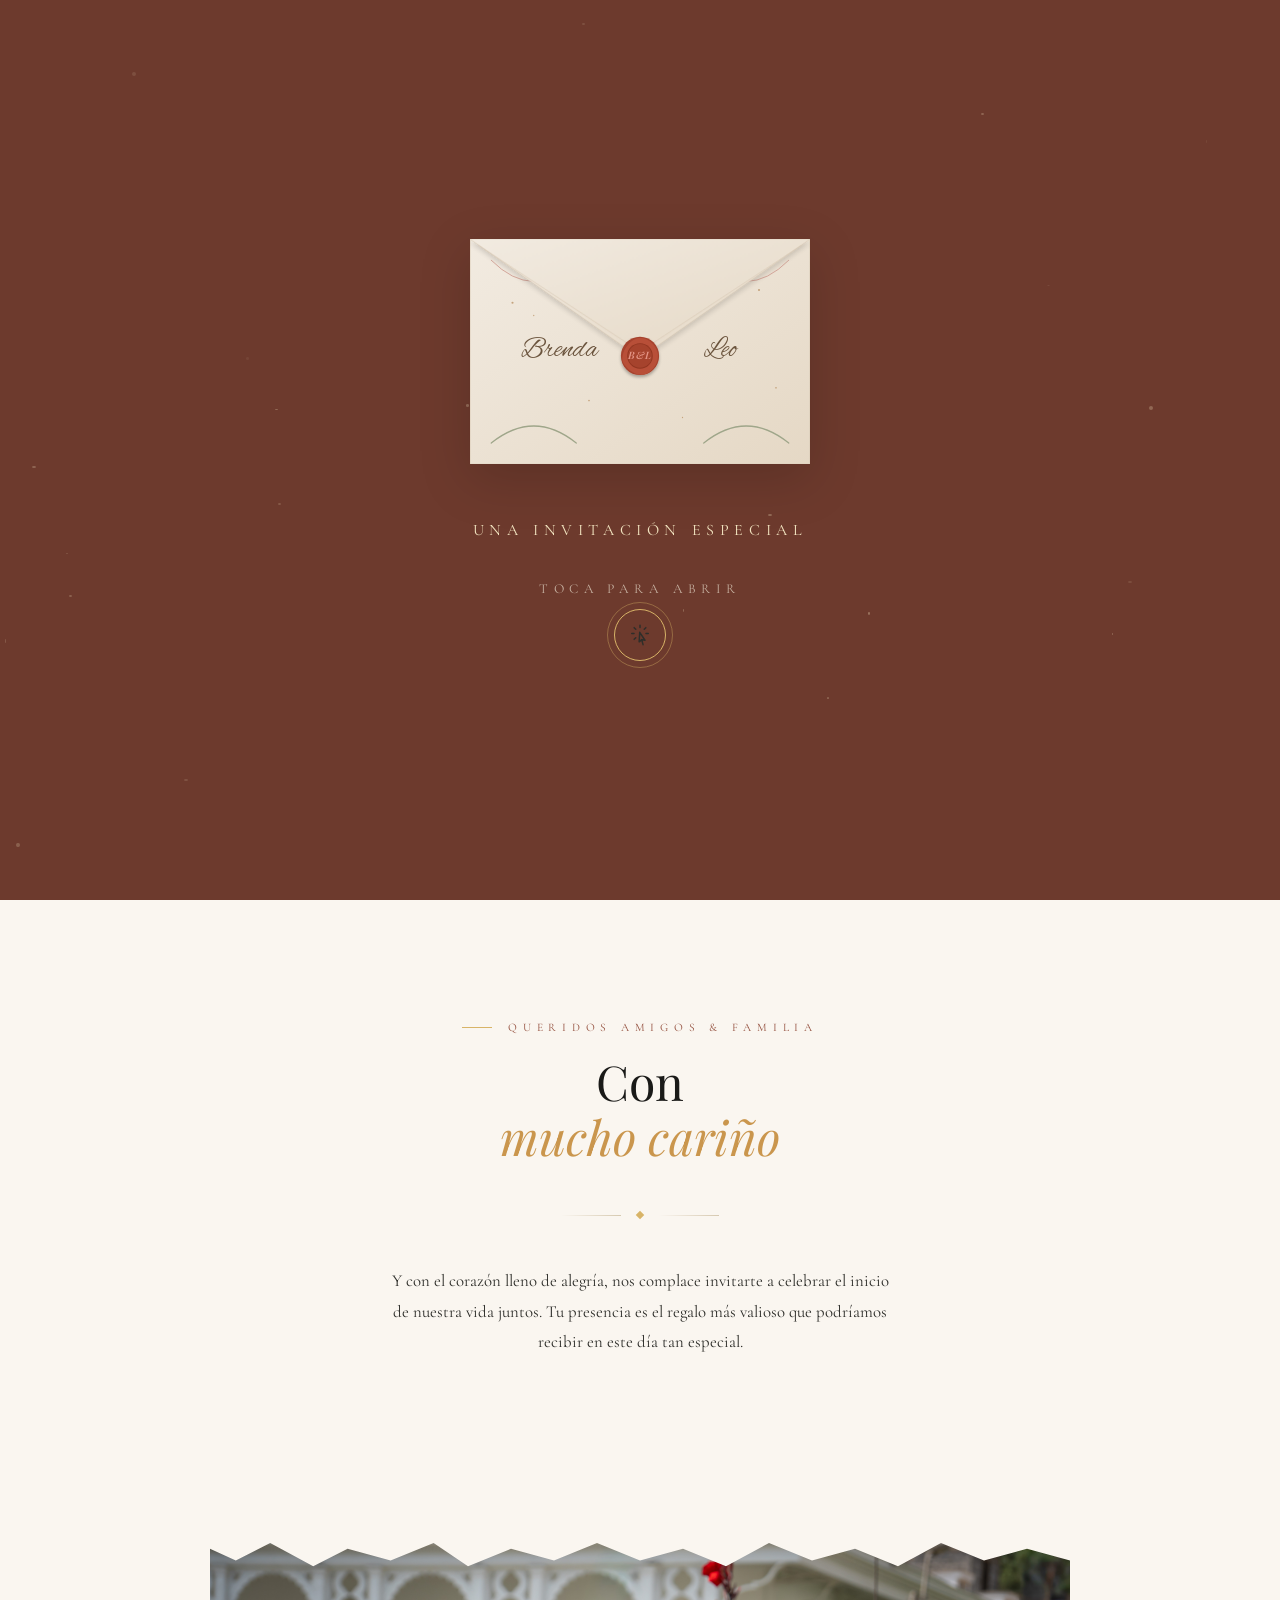
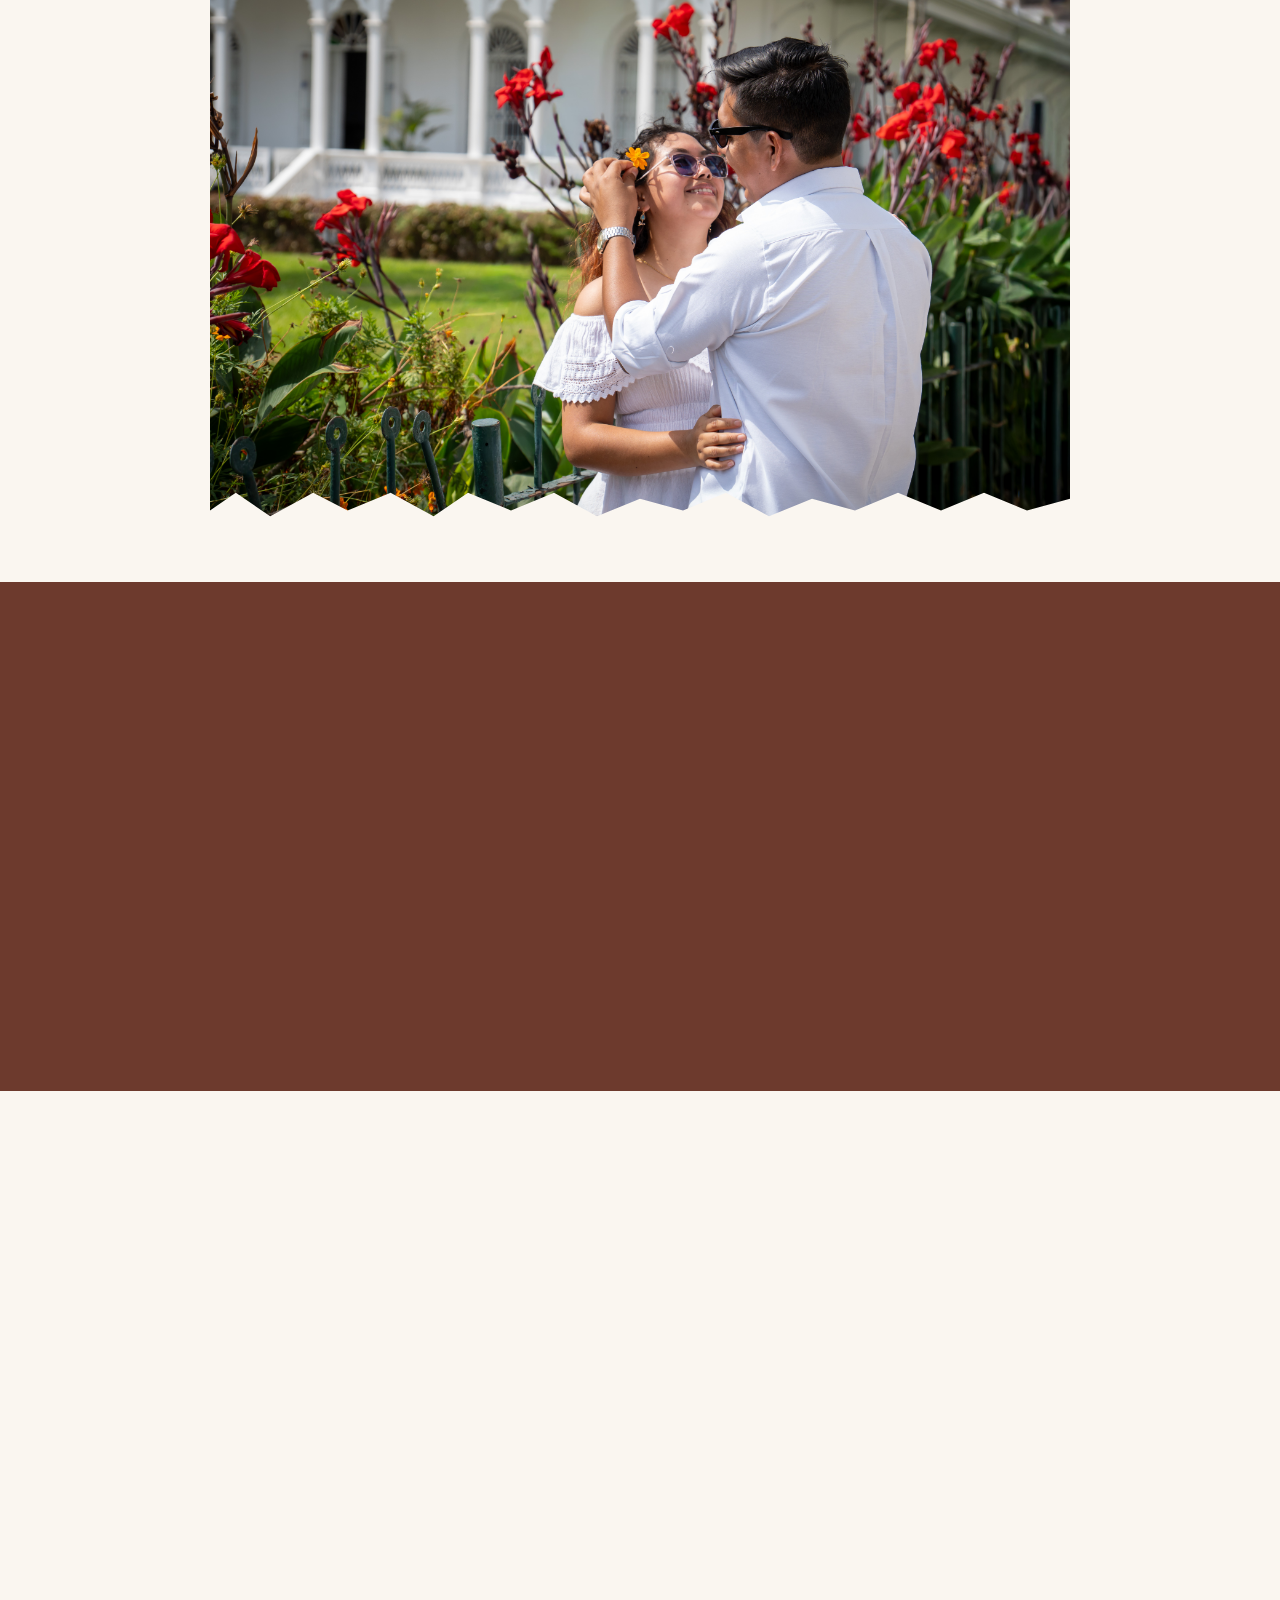
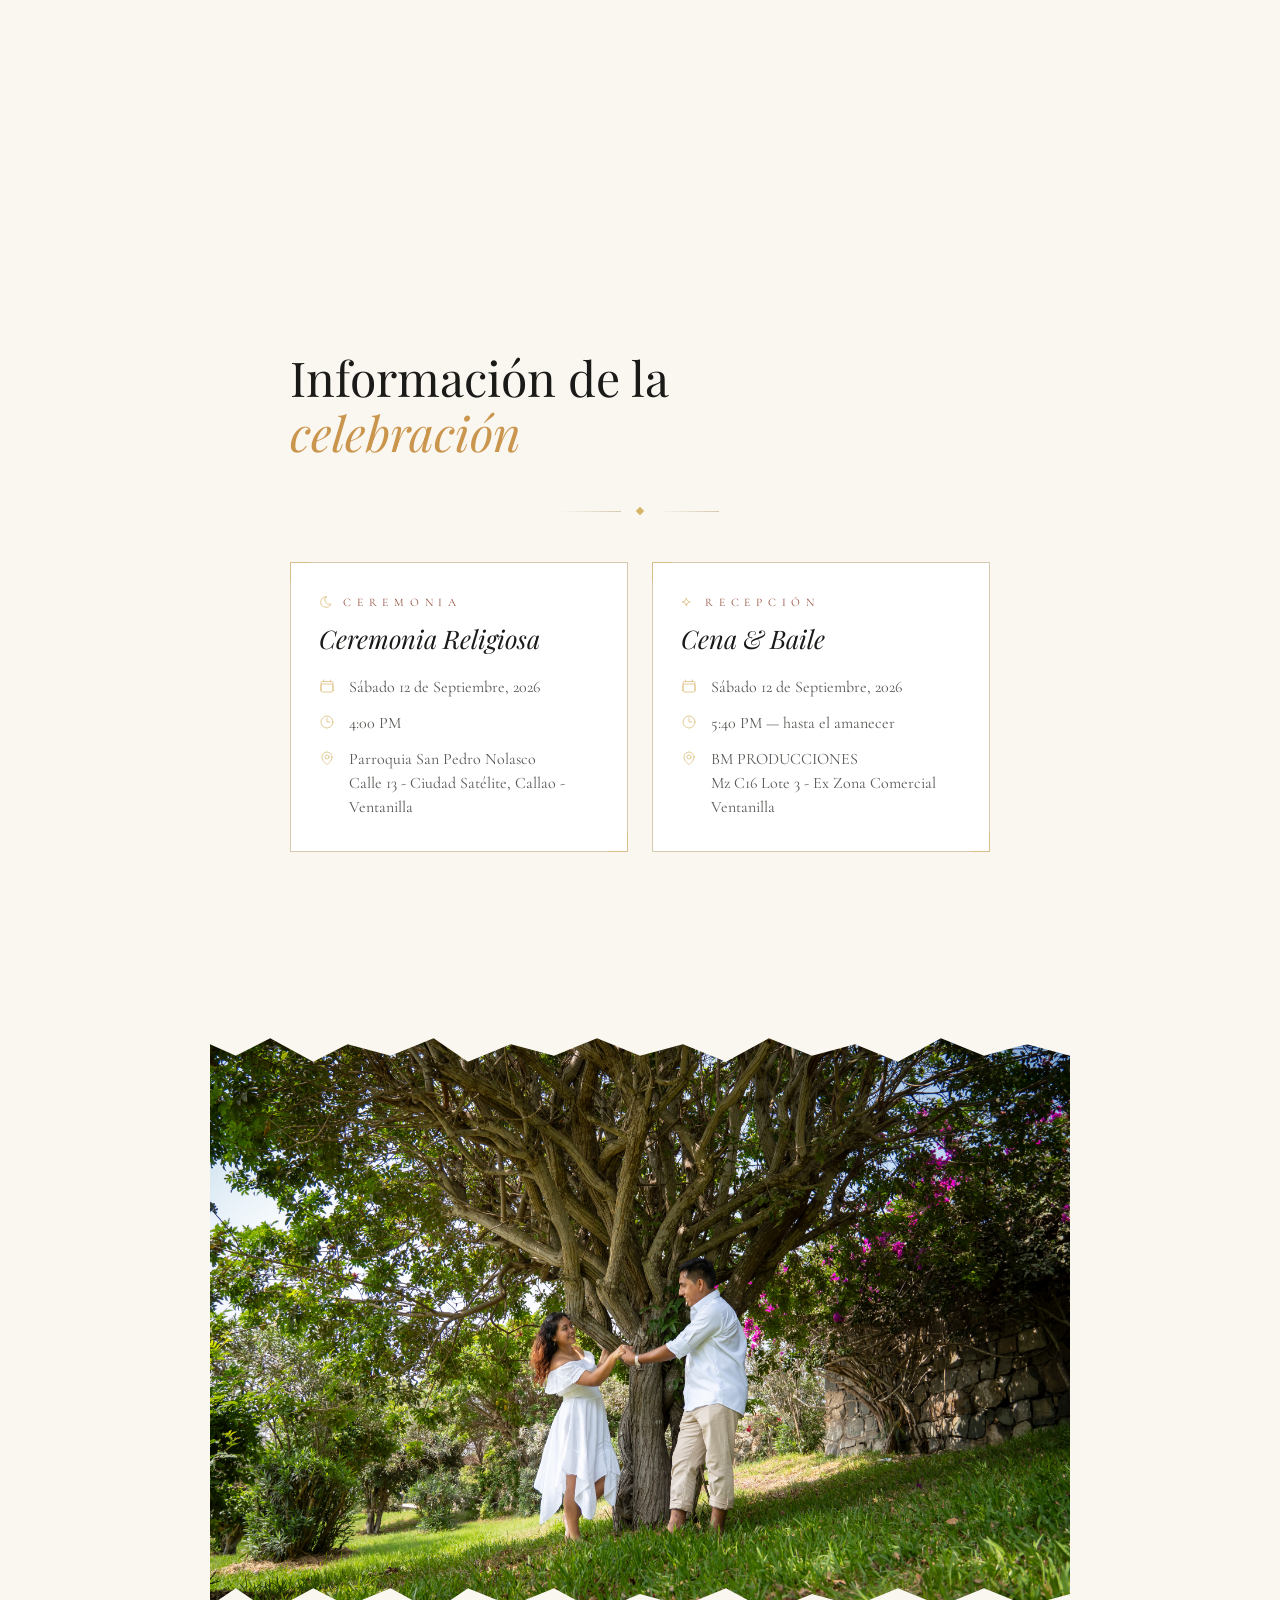
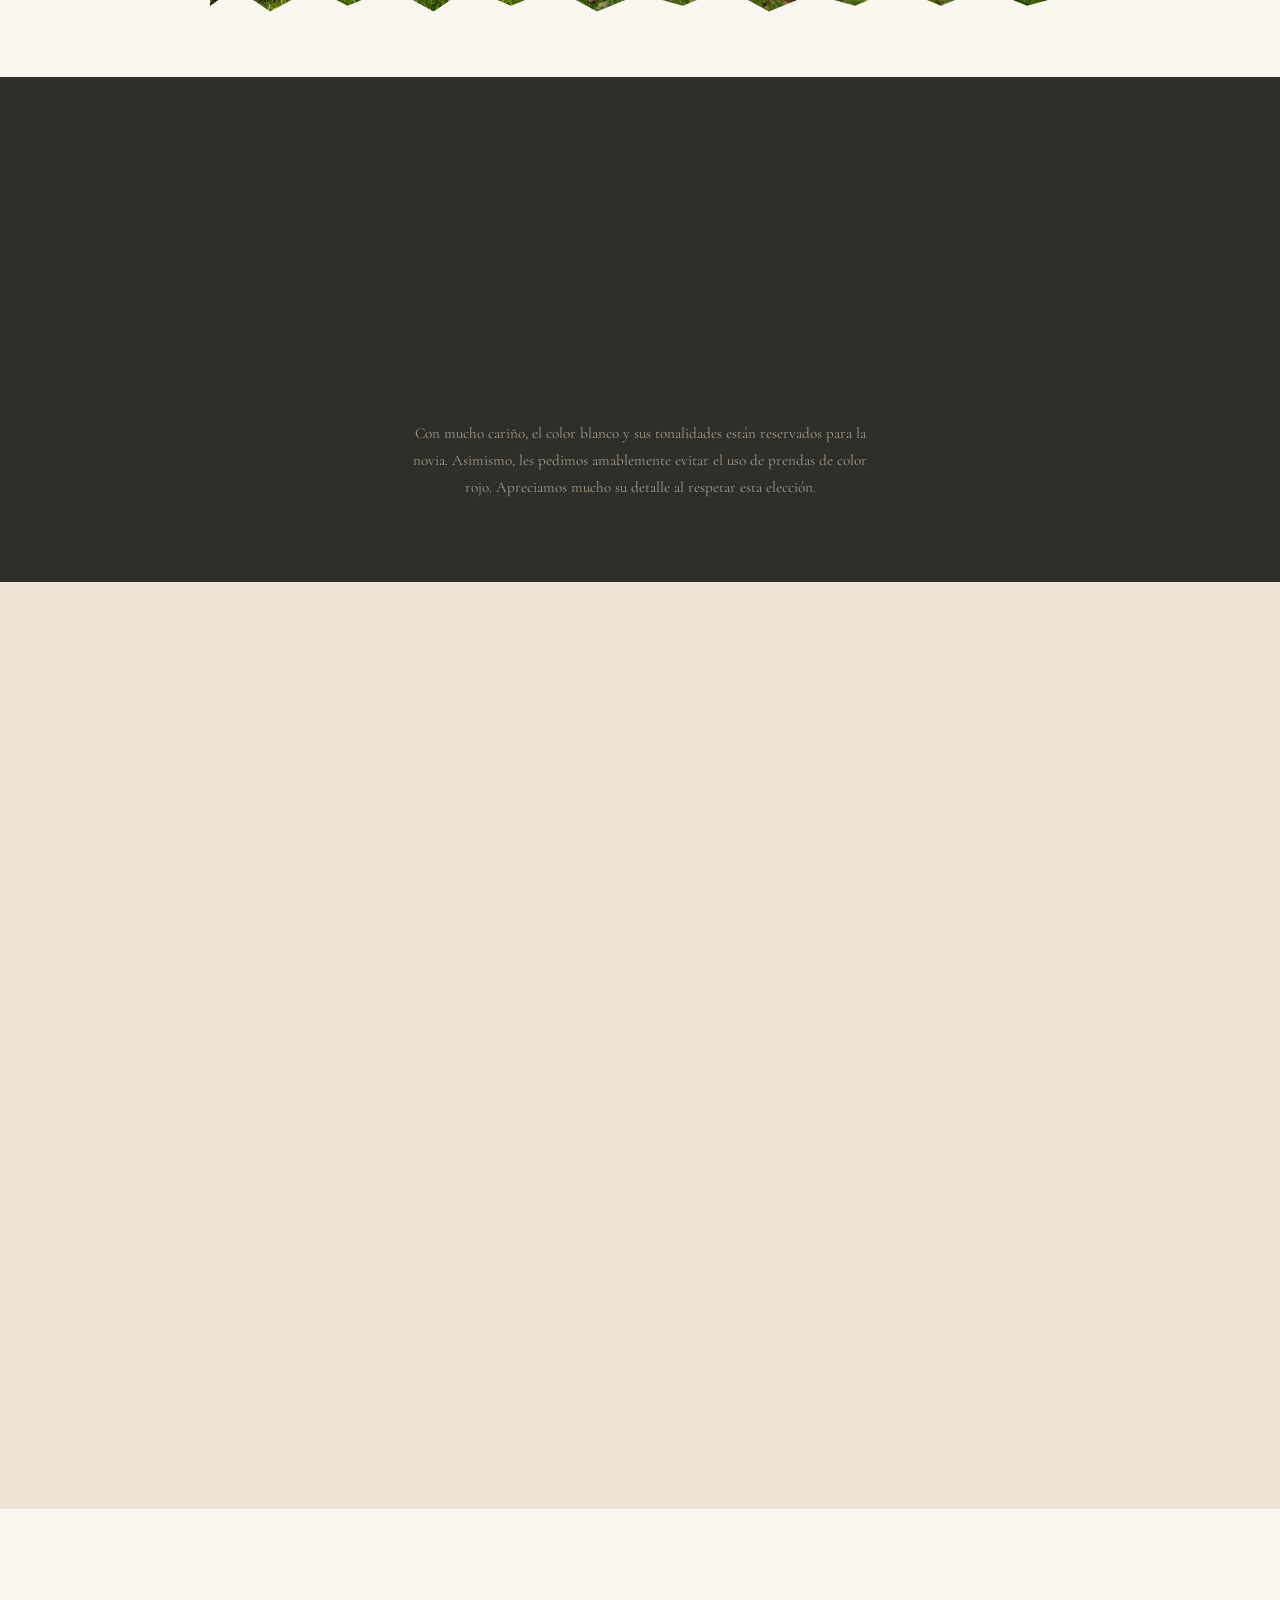
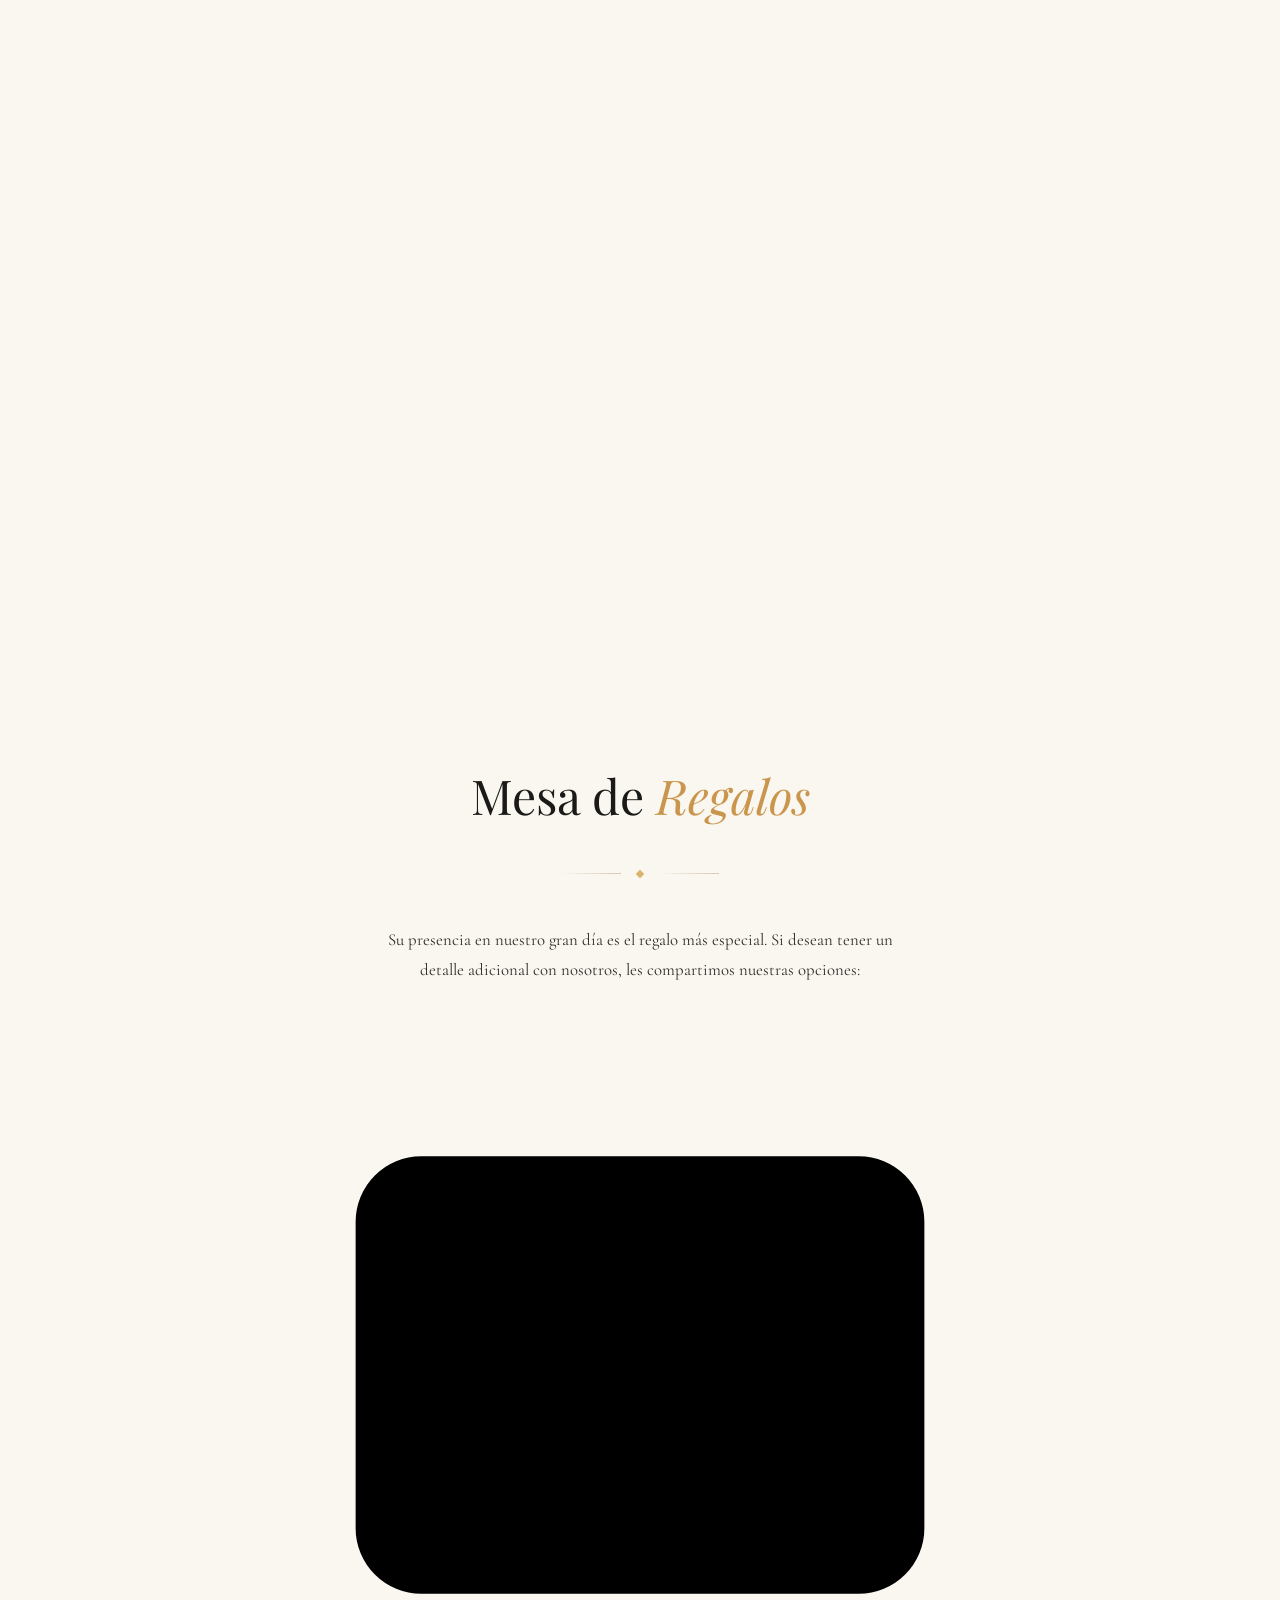
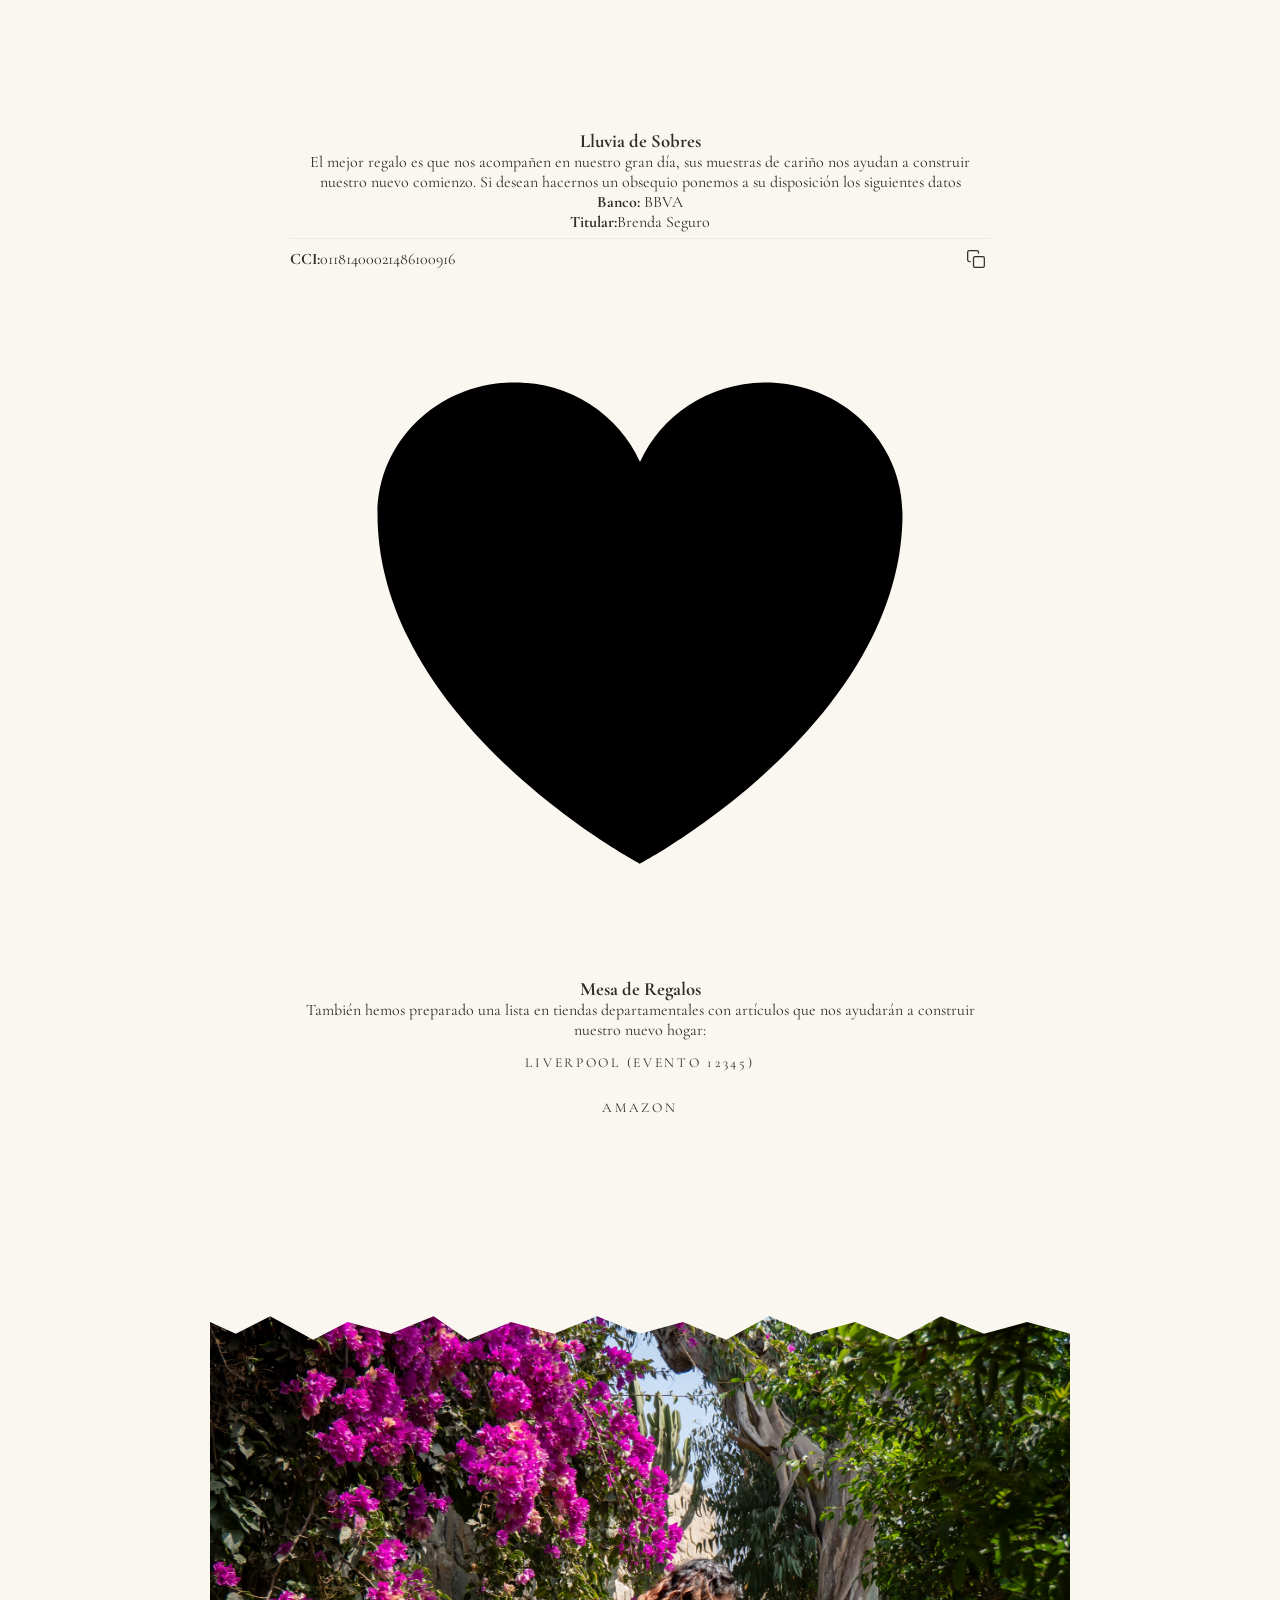
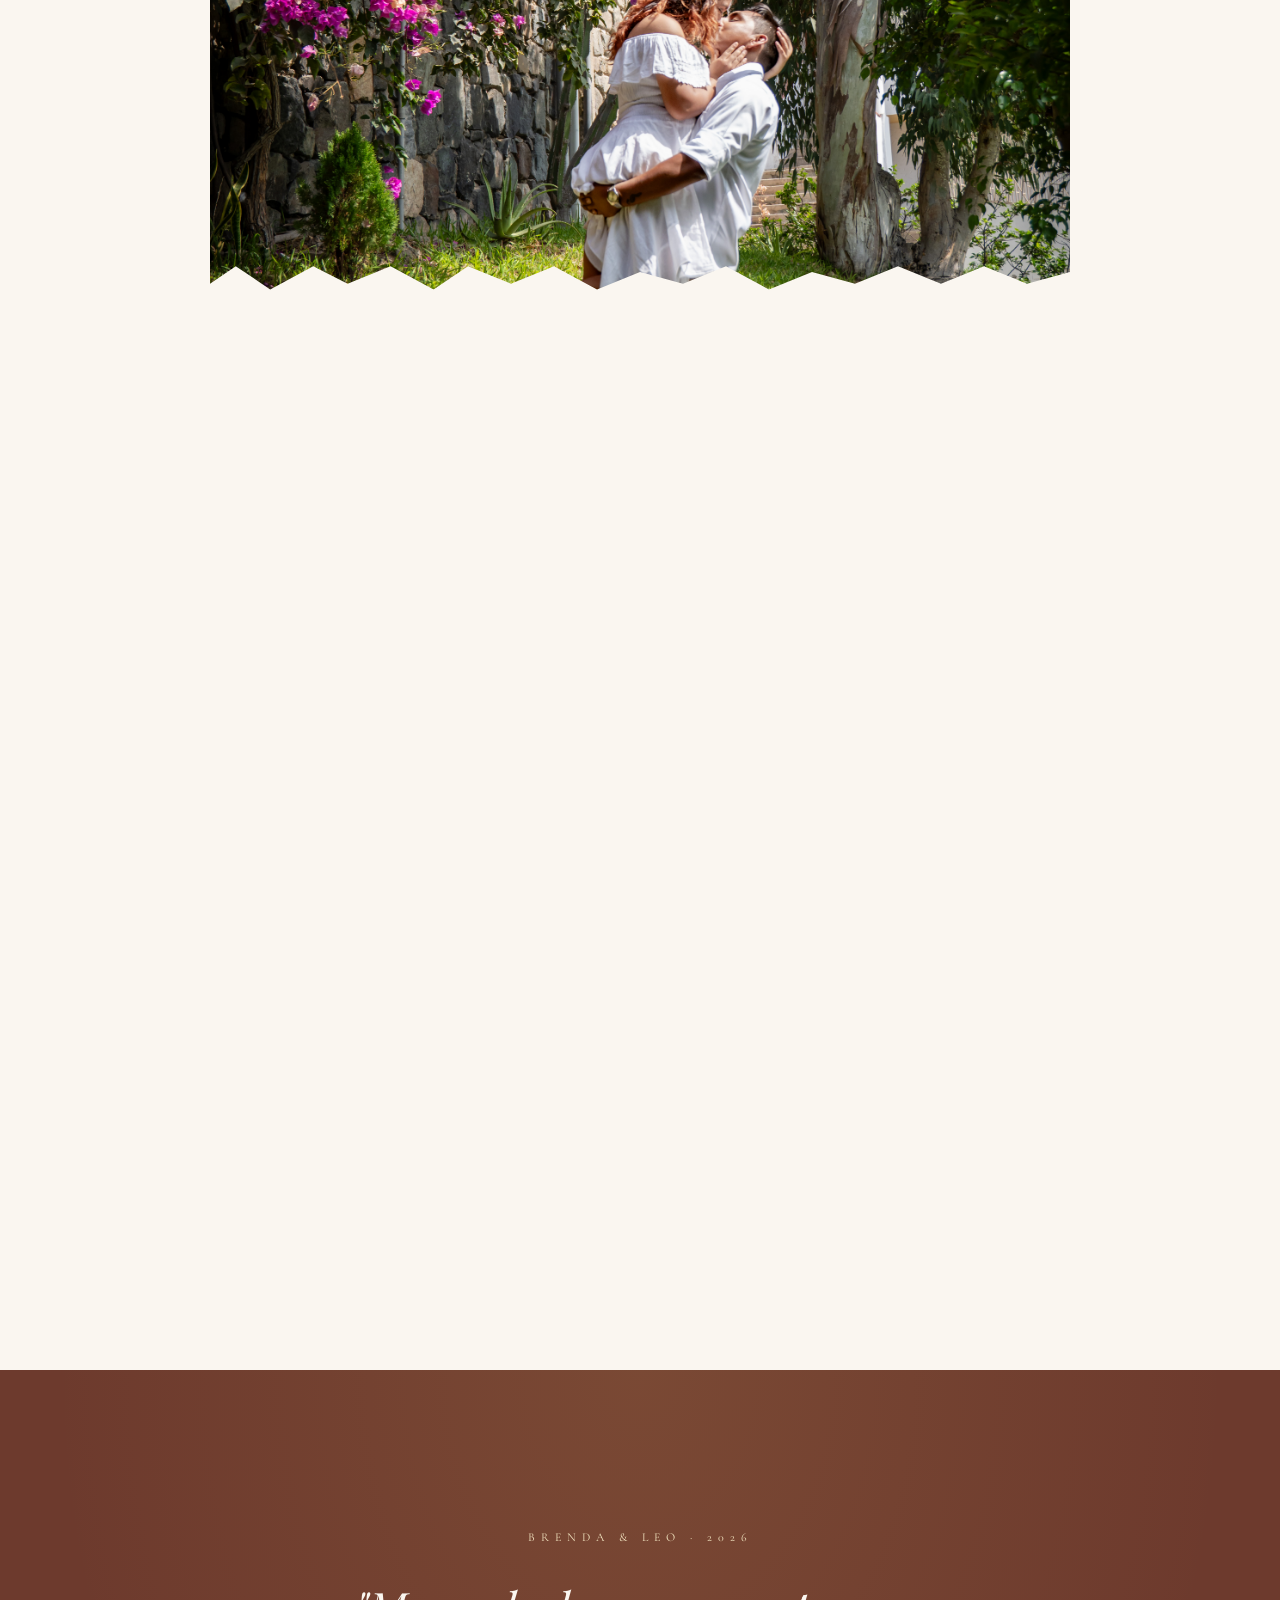
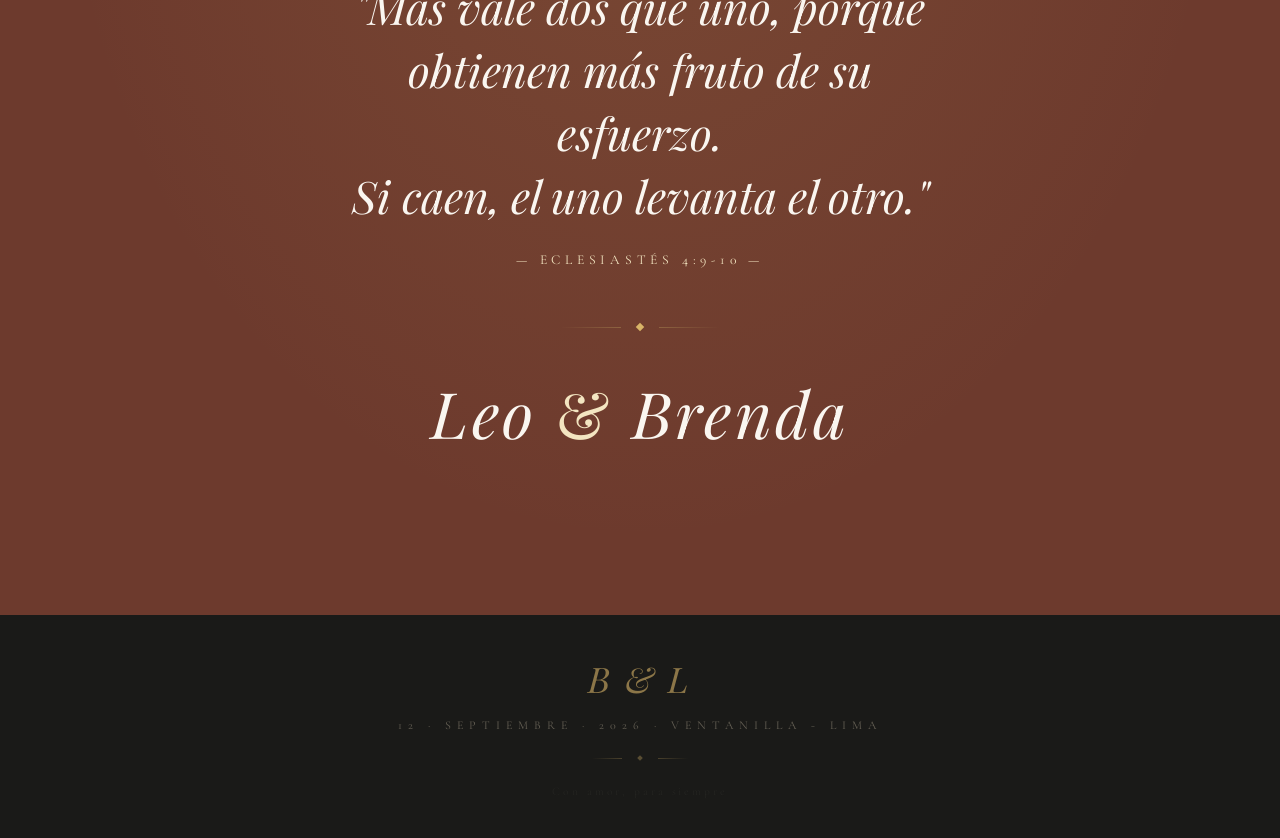
==== commit 3e3d3dfa: "Update index.html" ====
--- a/invitacion/index.html
+++ b/invitacion/index.html
@@ -214,7 +214,7 @@
   <!-- /intro -->
   <!-- /foto 1-->
   <div class="foto-editorial-wrap reveal">
-    <img src="boda1.jpg" alt="Brenda y Leo" class="foto-rasgada" />
+    <img src="boda1.jpeg" alt="Brenda y Leo" class="foto-rasgada" />
   </div>
 
   <!-- ══════════════════════════════════════════════════════════
@@ -260,7 +260,7 @@
   <!-- /foto 2 -->
  
 <div class="foto-editorial-wrap reveal">
-    <img src="boda2.jpg" alt="Brenda y Leo" class="foto-rasgada" />
+    <img src="boda2.jpeg" alt="Brenda y Leo" class="foto-rasgada" />
   </div>
 
 
@@ -367,7 +367,7 @@
     <!-- /foto3 -->
 
 <div class="foto-editorial-wrap reveal">
-    <img src="boda3.jpg" alt="Brenda y Leo" class="foto-rasgada" />
+    <img src="boda3.jpeg" alt="Brenda y Leo" class="foto-rasgada" />
   </div>
   <!-- ══════════════════════════════════════════════════════════
        DRESS CODE
@@ -461,7 +461,7 @@
   <!-- /foto4 -->
 
   <div class="foto-editorial-wrap reveal">
-    <img src="boda4.jpg" alt="Brenda y Leo" class="foto-rasgada" />
+    <img src="boda4.jpeg" alt="Brenda y Leo" class="foto-rasgada" />
   </div>
   <!-- ══════════════════════════════════════════════════════════
        MESA DE REGALOS
@@ -534,7 +534,7 @@
     <!-- /foto 5 -->
 
 <div class="foto-editorial-wrap reveal">
-    <img src="boda5.jpg" alt="Brenda y Leo" class="foto-rasgada" />
+    <img src="boda5.jpeg" alt="Brenda y Leo" class="foto-rasgada" />
   </div>
 
   
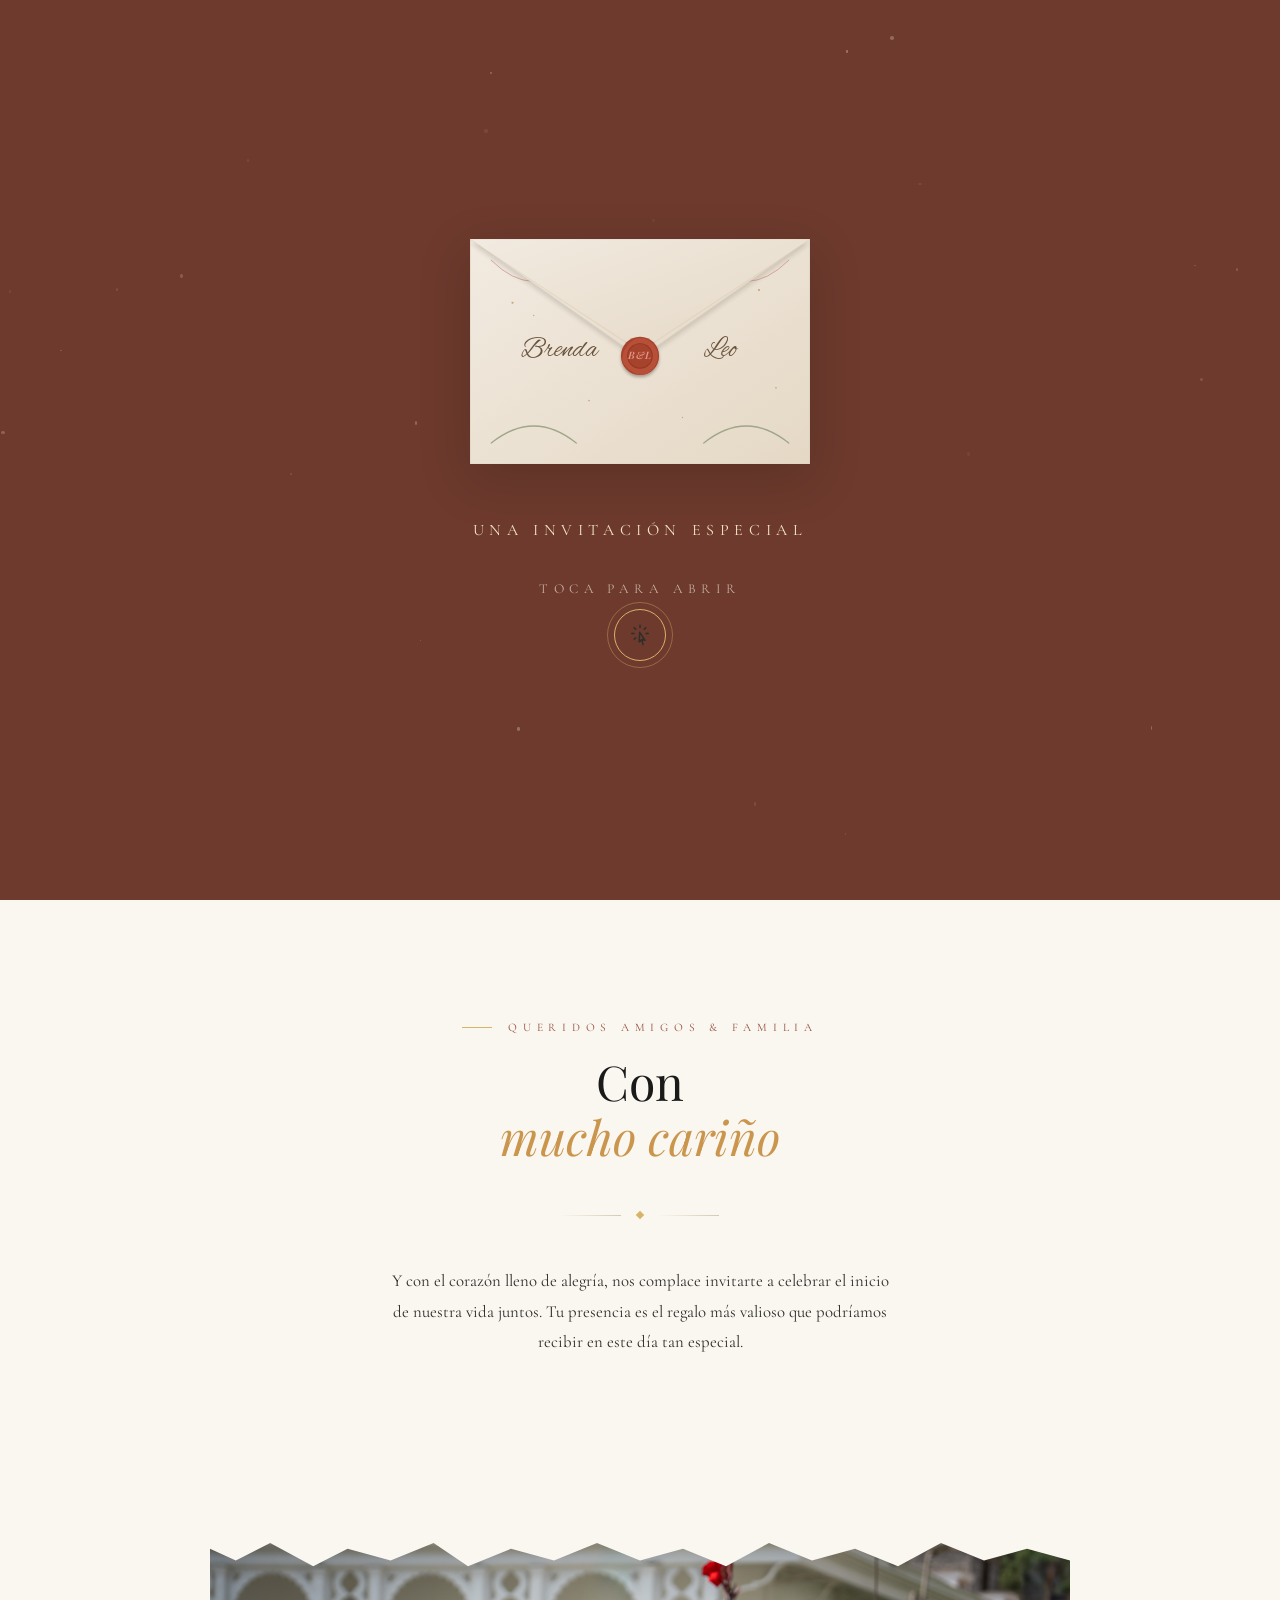
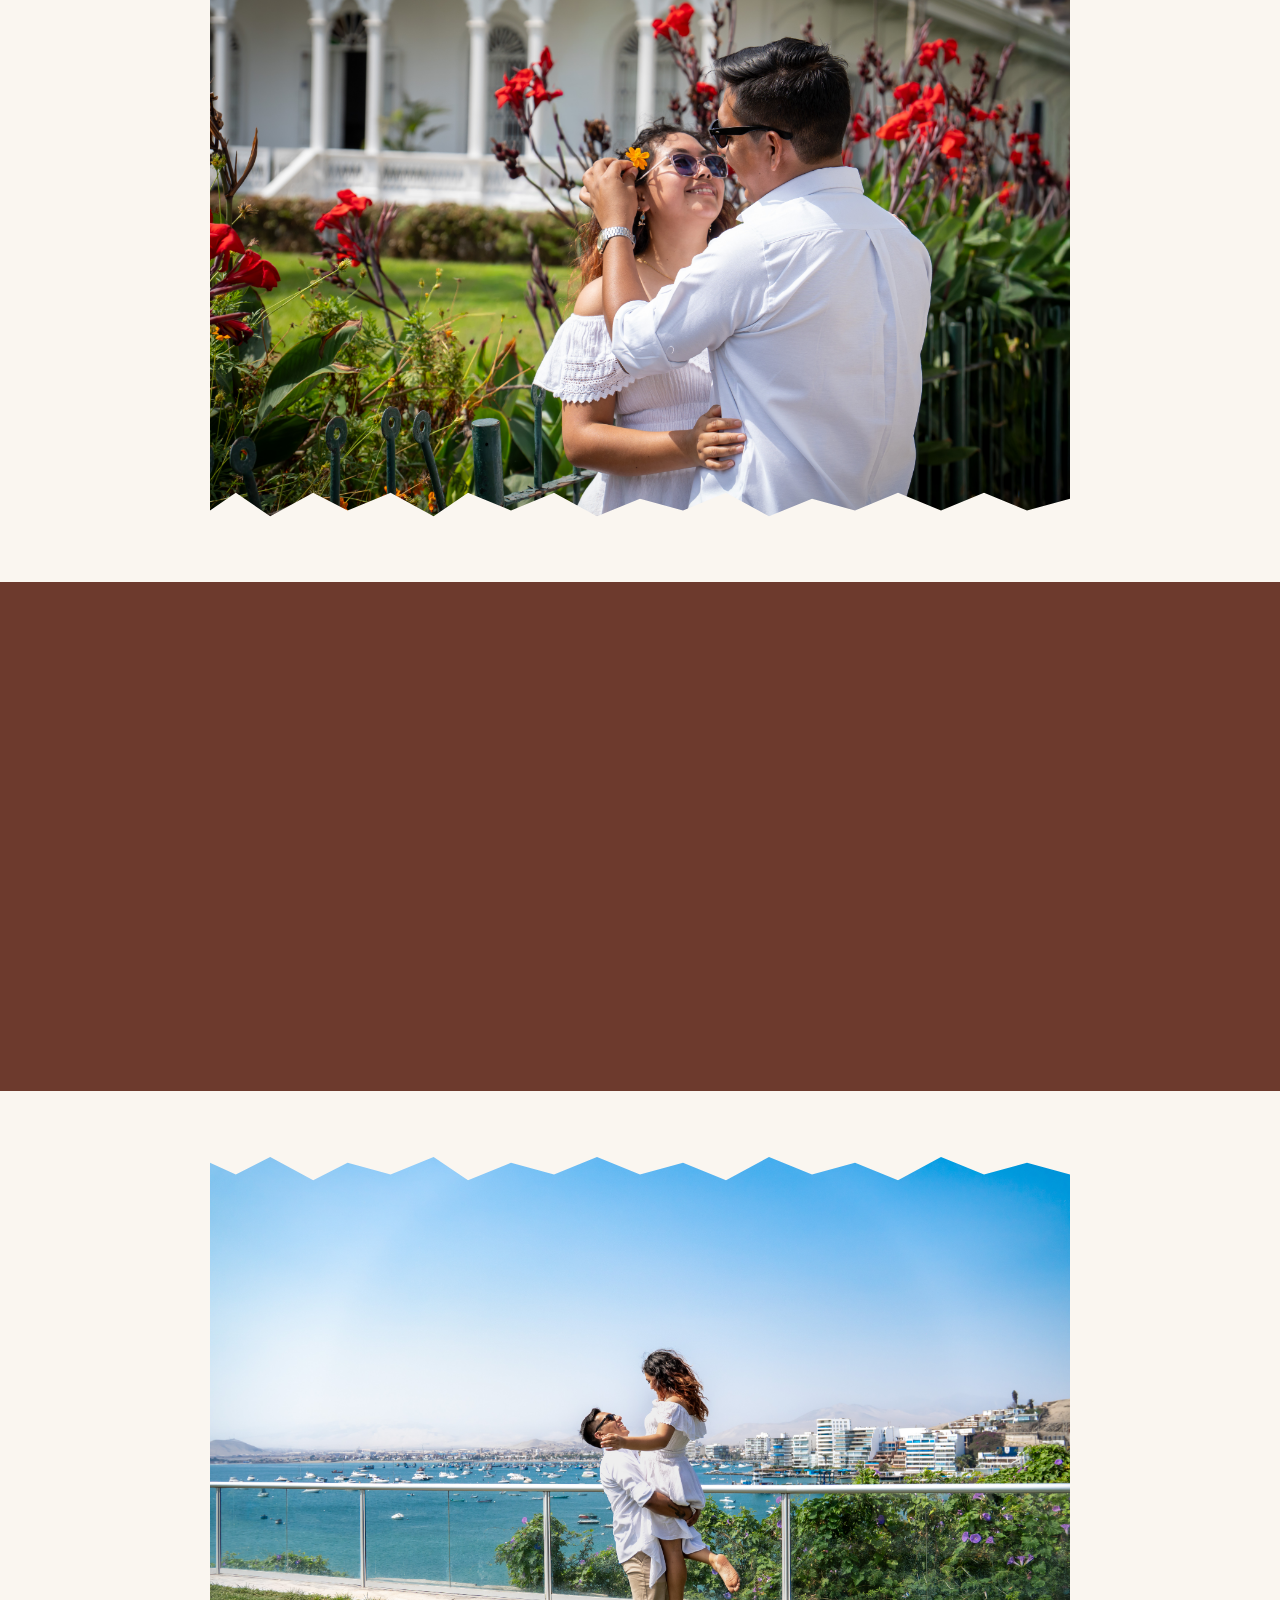
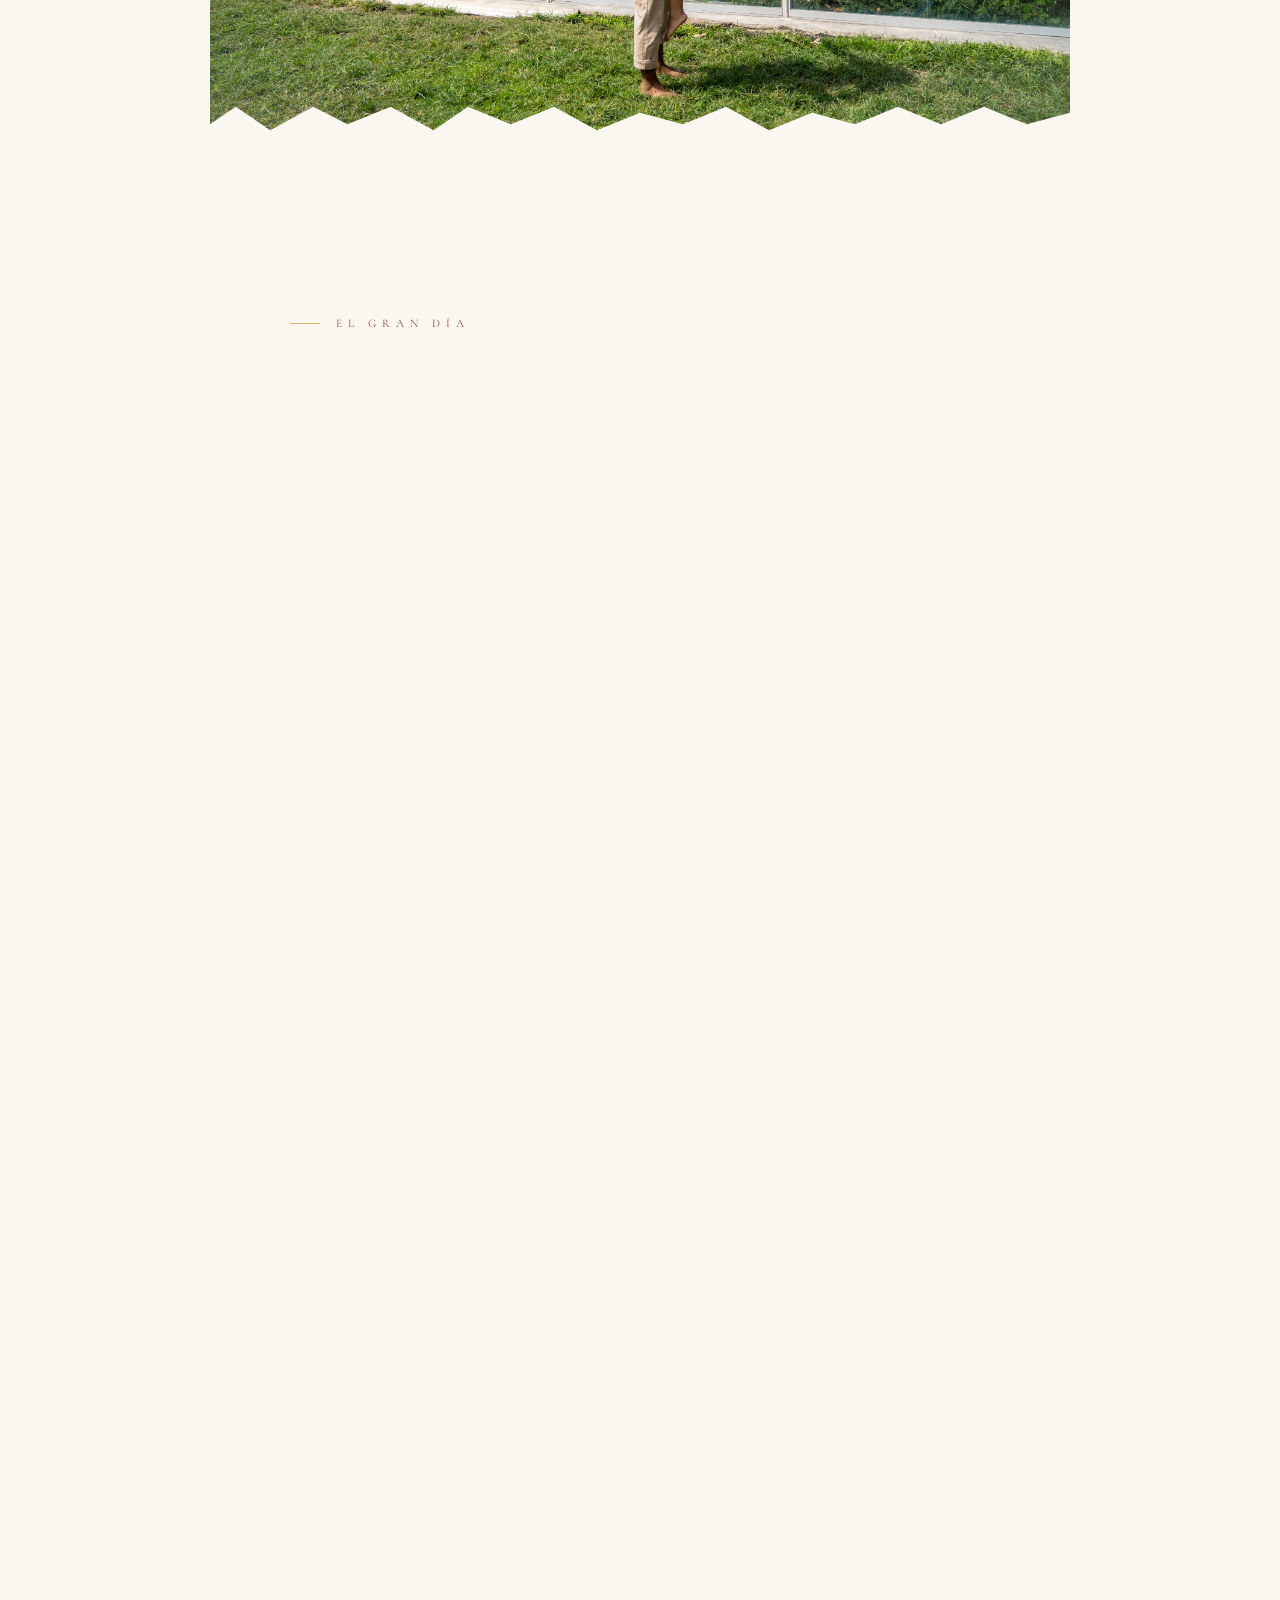
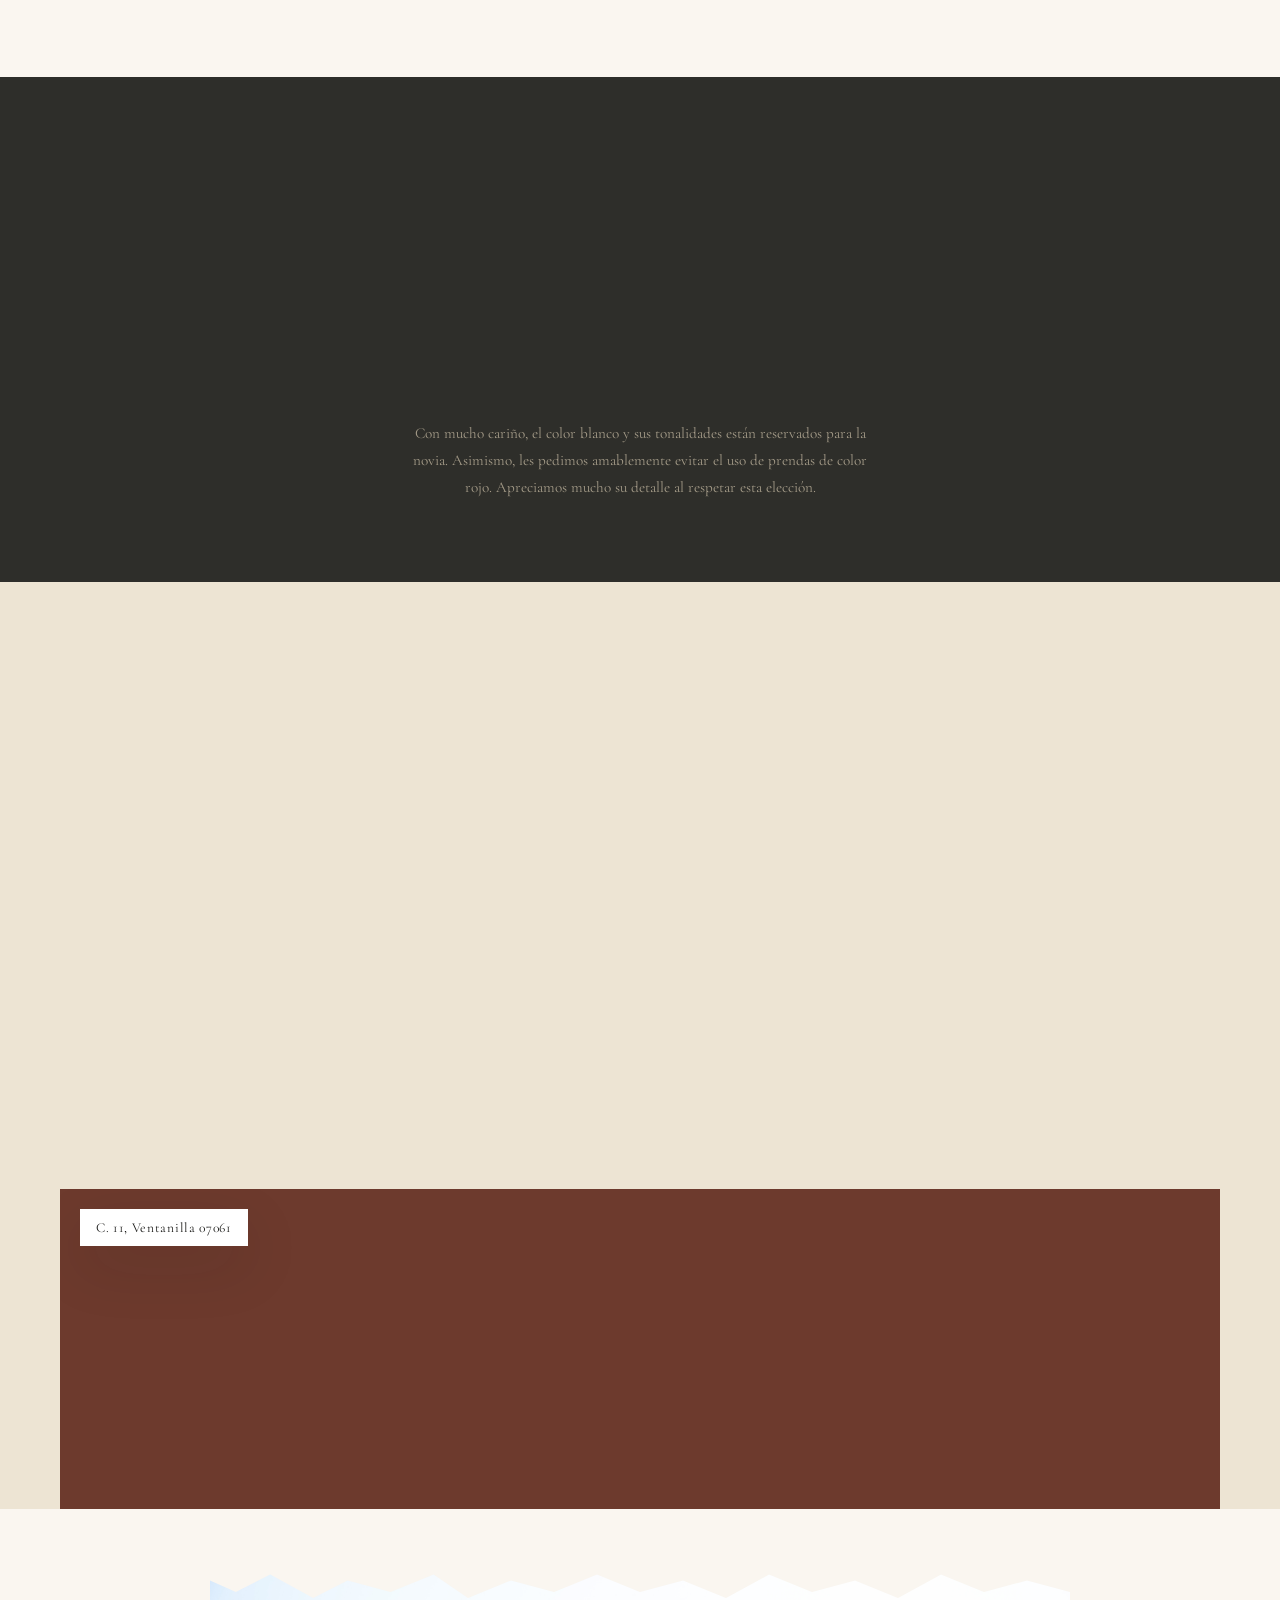
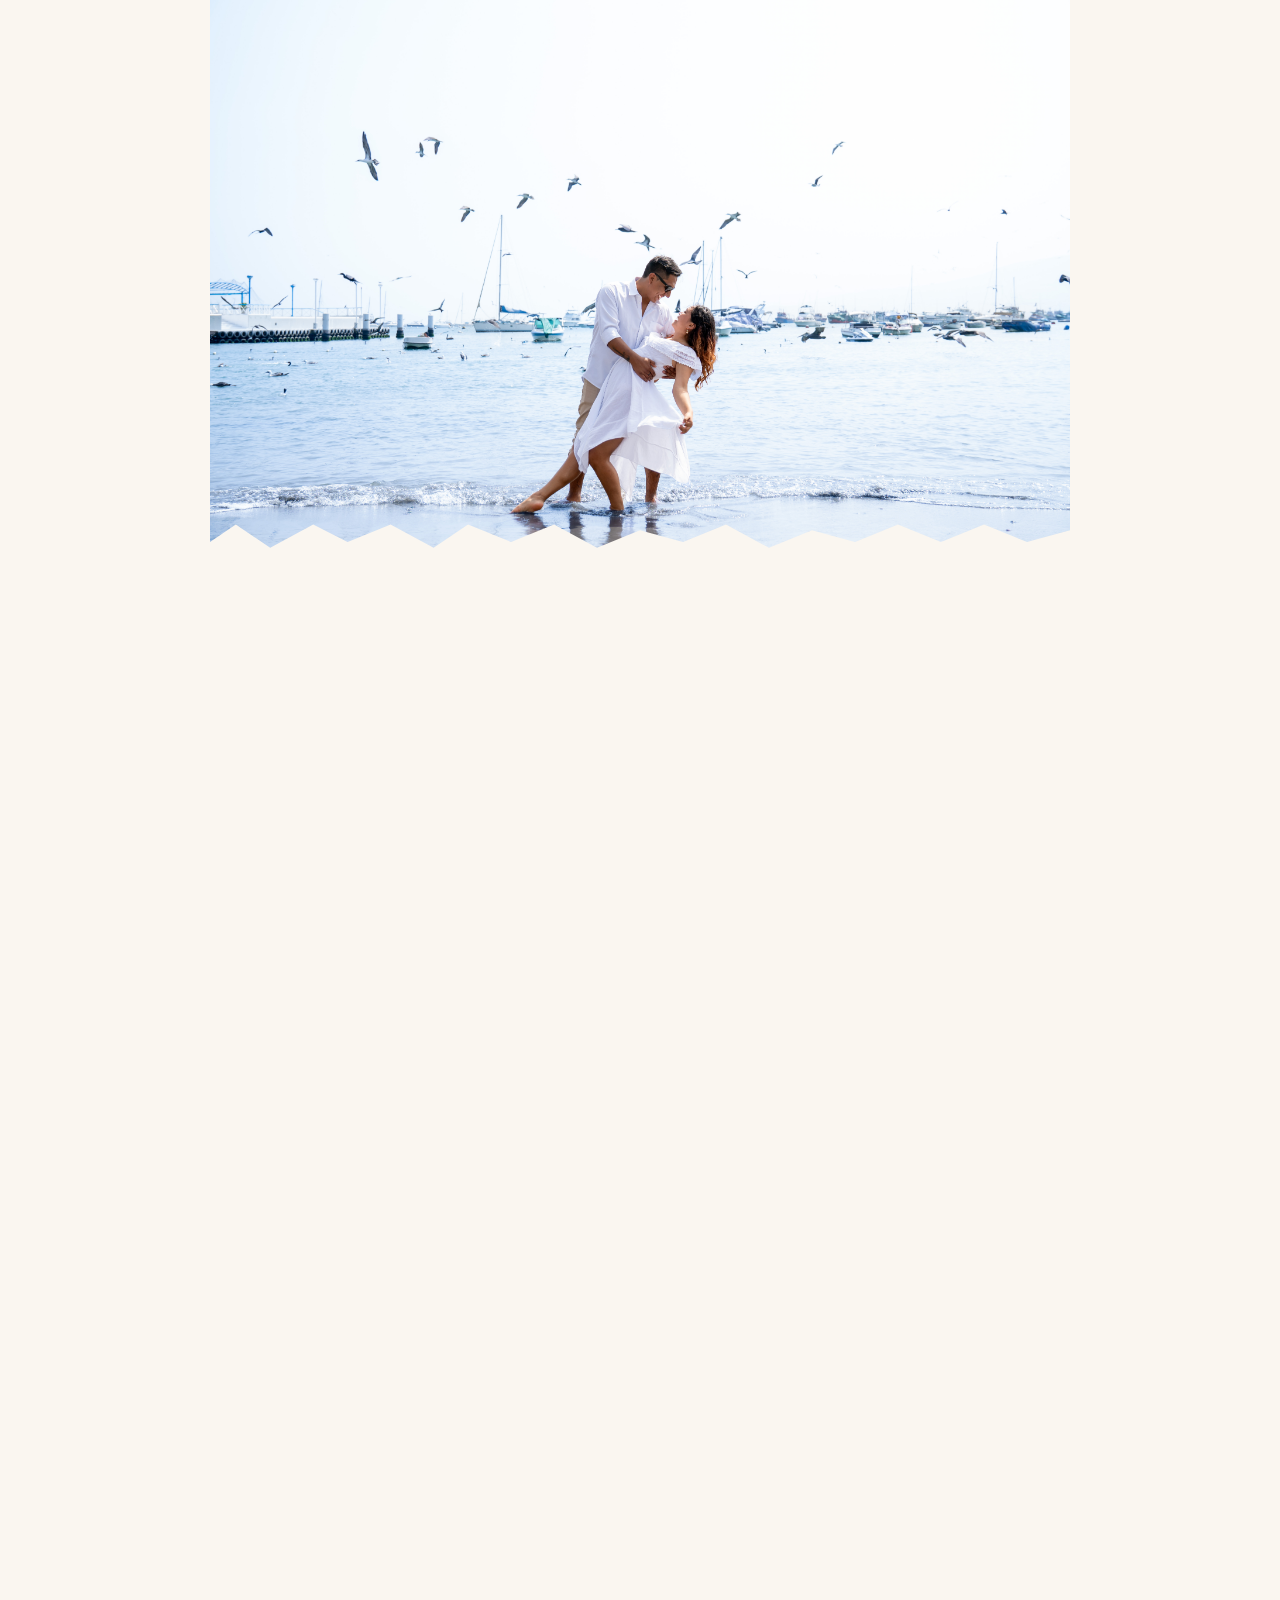
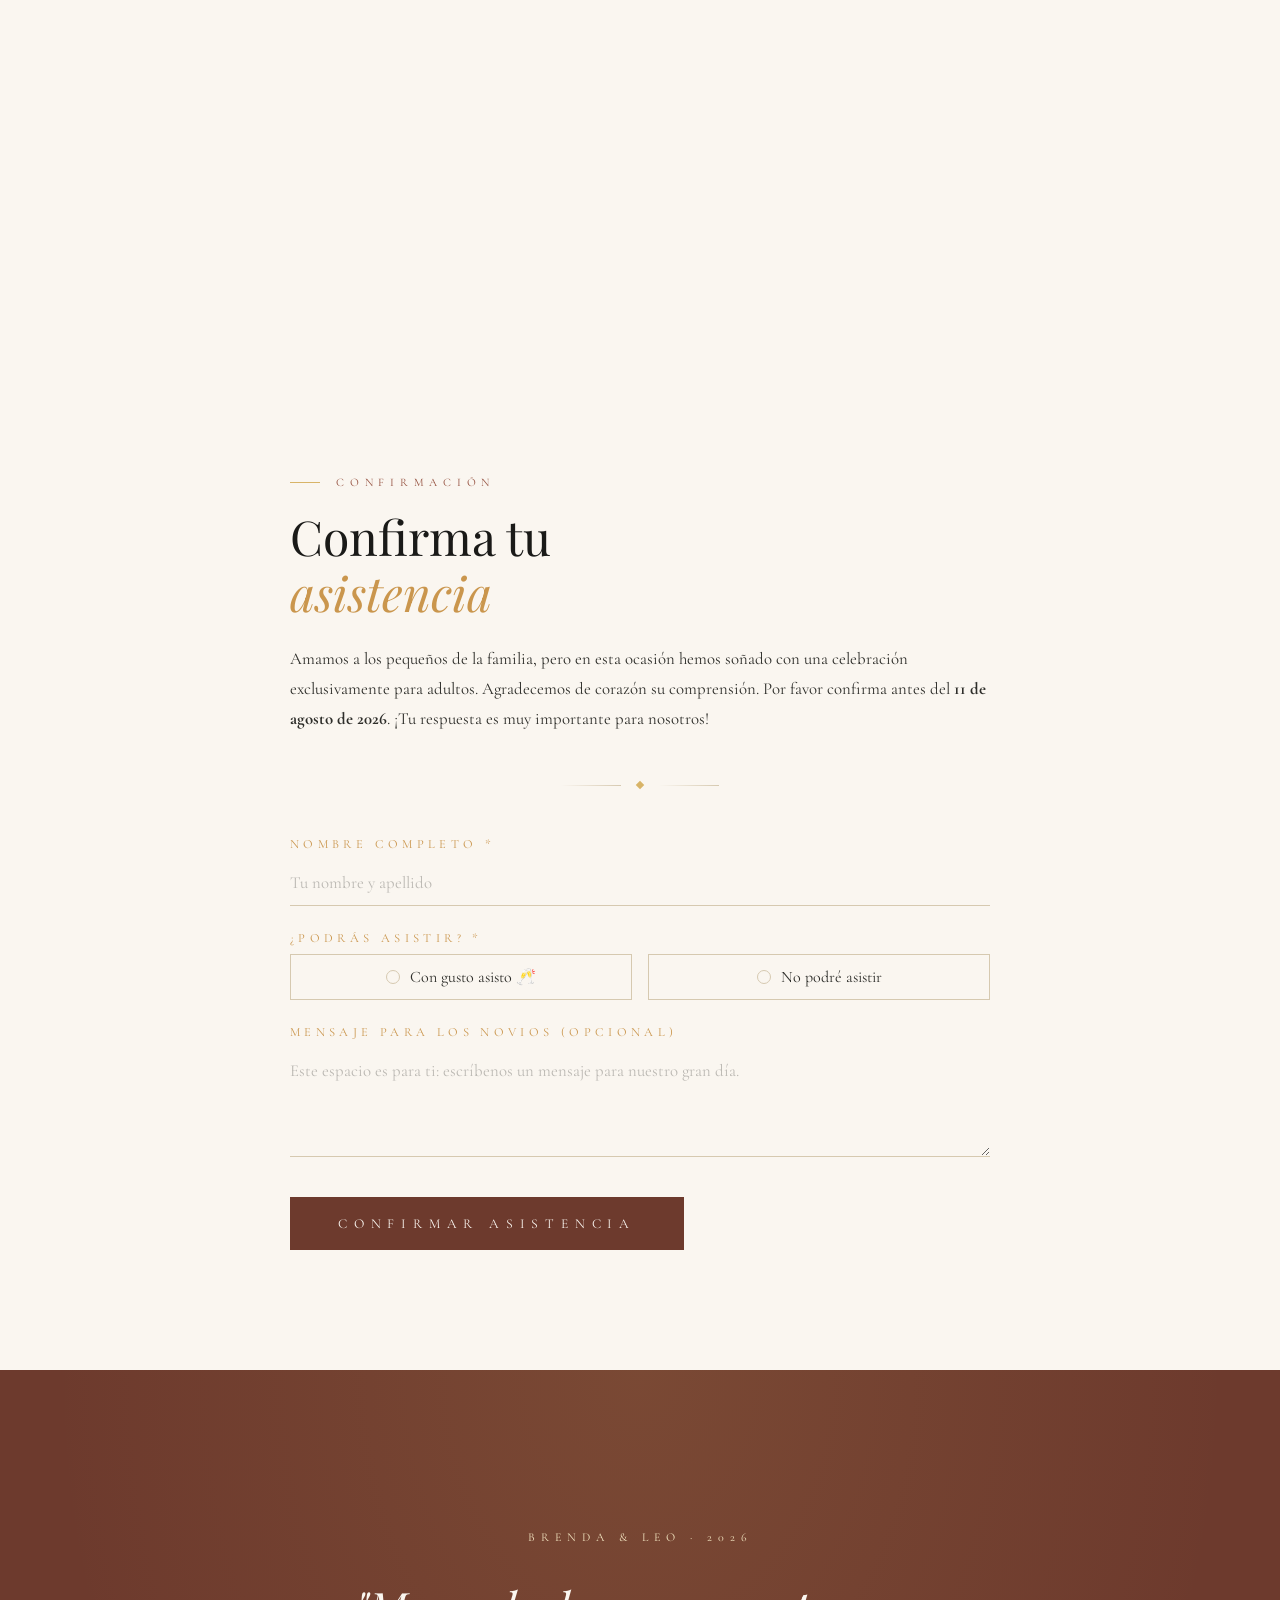
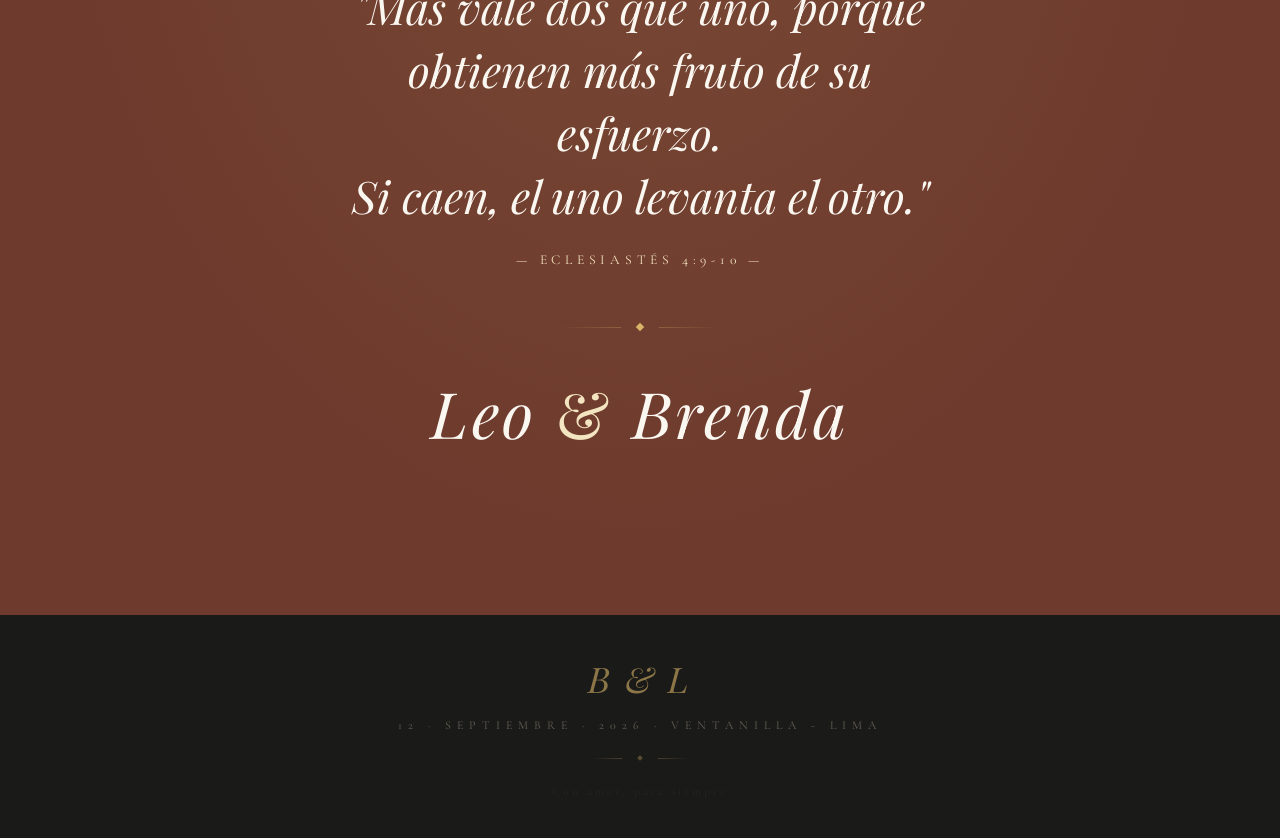
==== commit 57f7f2f8: "Update index.html" ====
--- a/invitacion/index.html
+++ b/invitacion/index.html
@@ -685,5 +685,13 @@
   <!-- Script principal -->
   <script src="script.js"></script>
 
+  <svg style="position: absolute; width: 0; height: 0;" width="0" height="0">
+    <defs>
+      <filter id="pergamino-roto">
+        <feTurbulence type="fractalNoise" baseFrequency="0.04" numOctaves="4" result="noise" />
+        <feDisplacementMap in="SourceGraphic" in2="noise" scale="22" xChannelSelector="R" yChannelSelector="G" />
+      </filter>
+    </defs>
+  </svg>
 </body>
 </html>
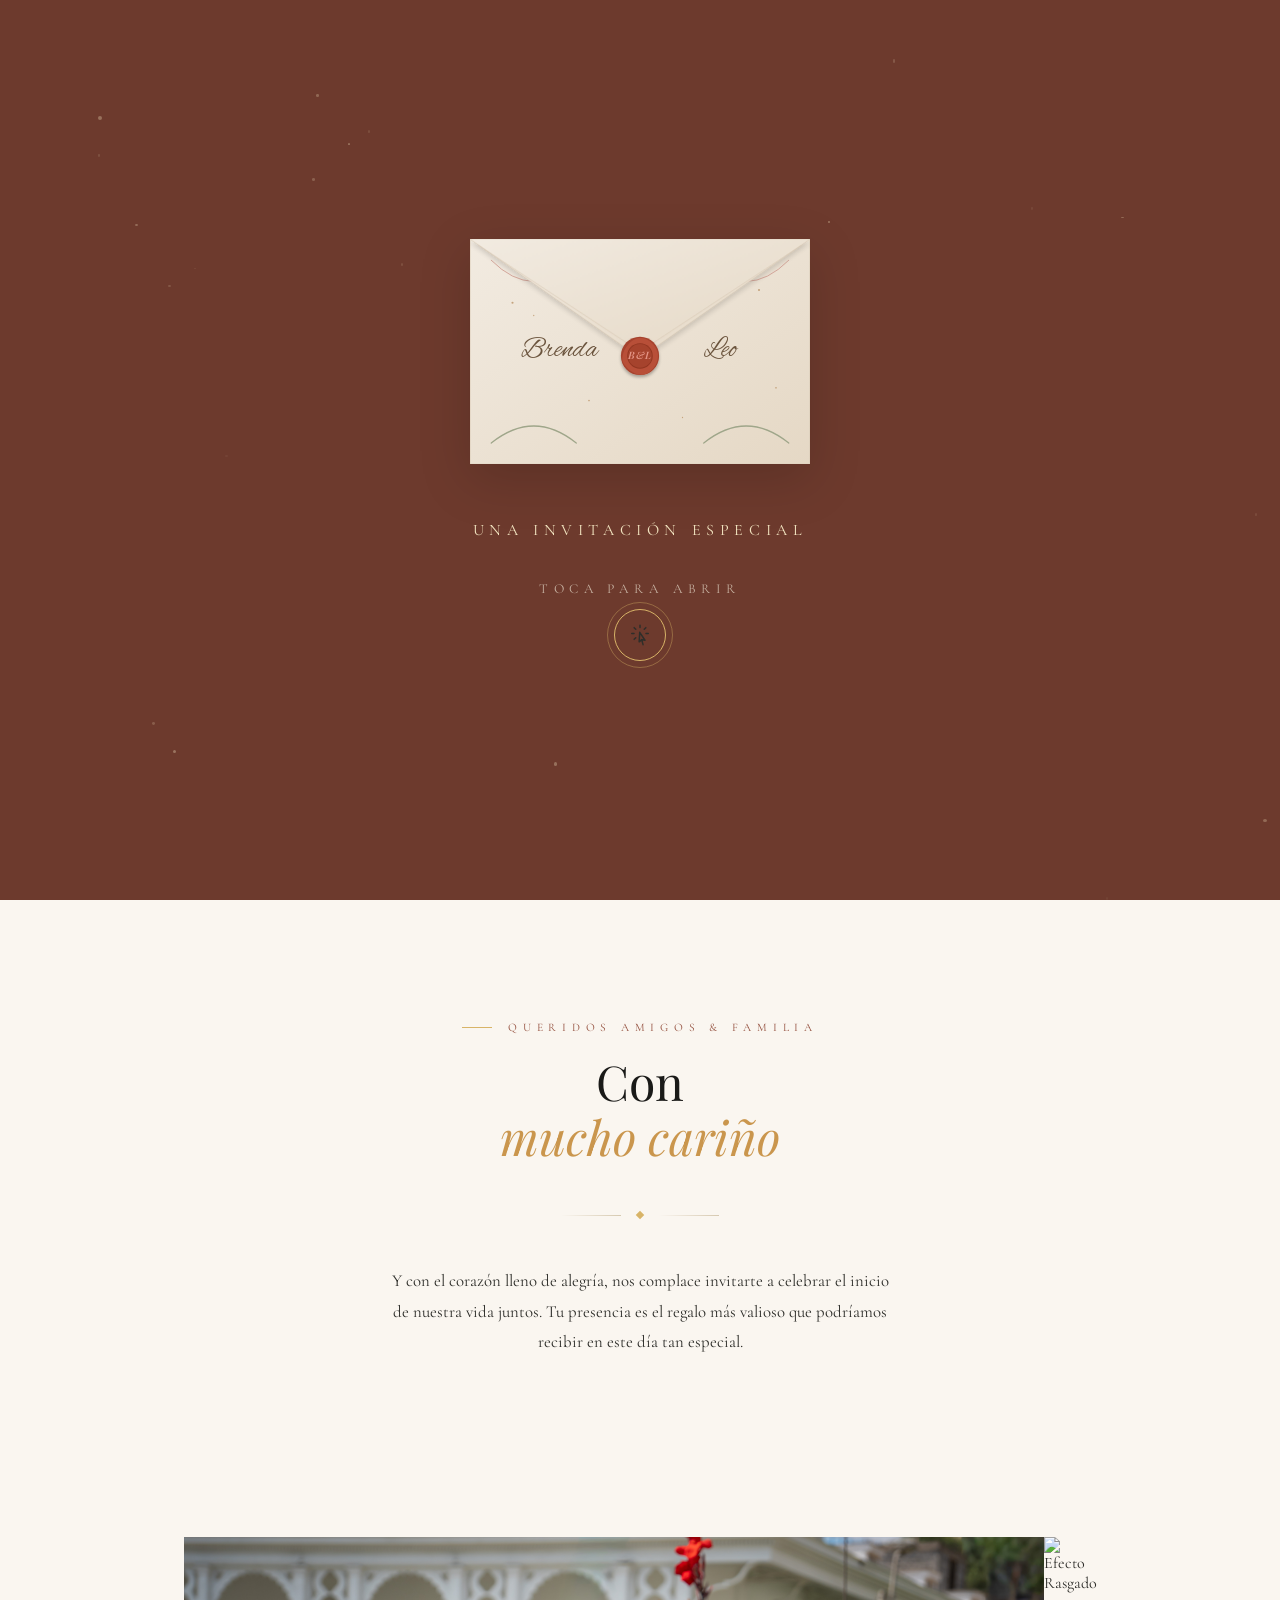
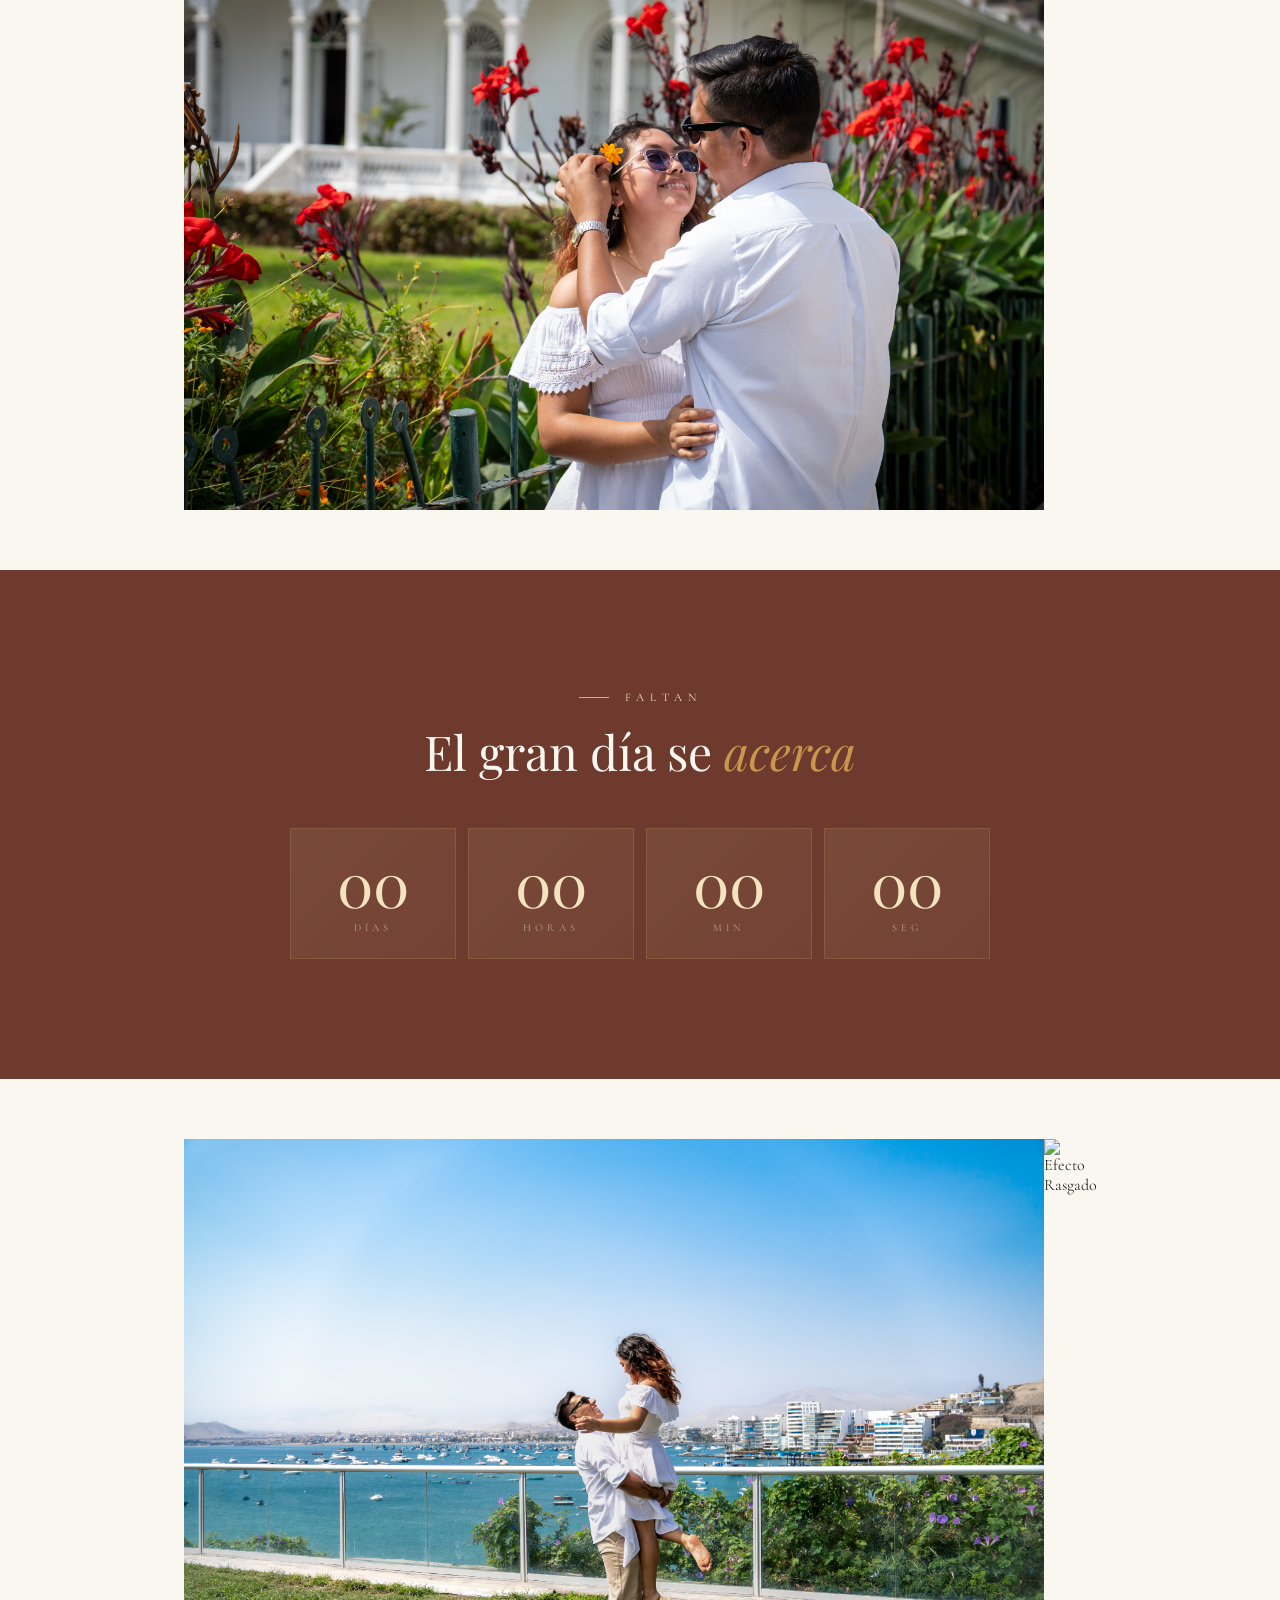
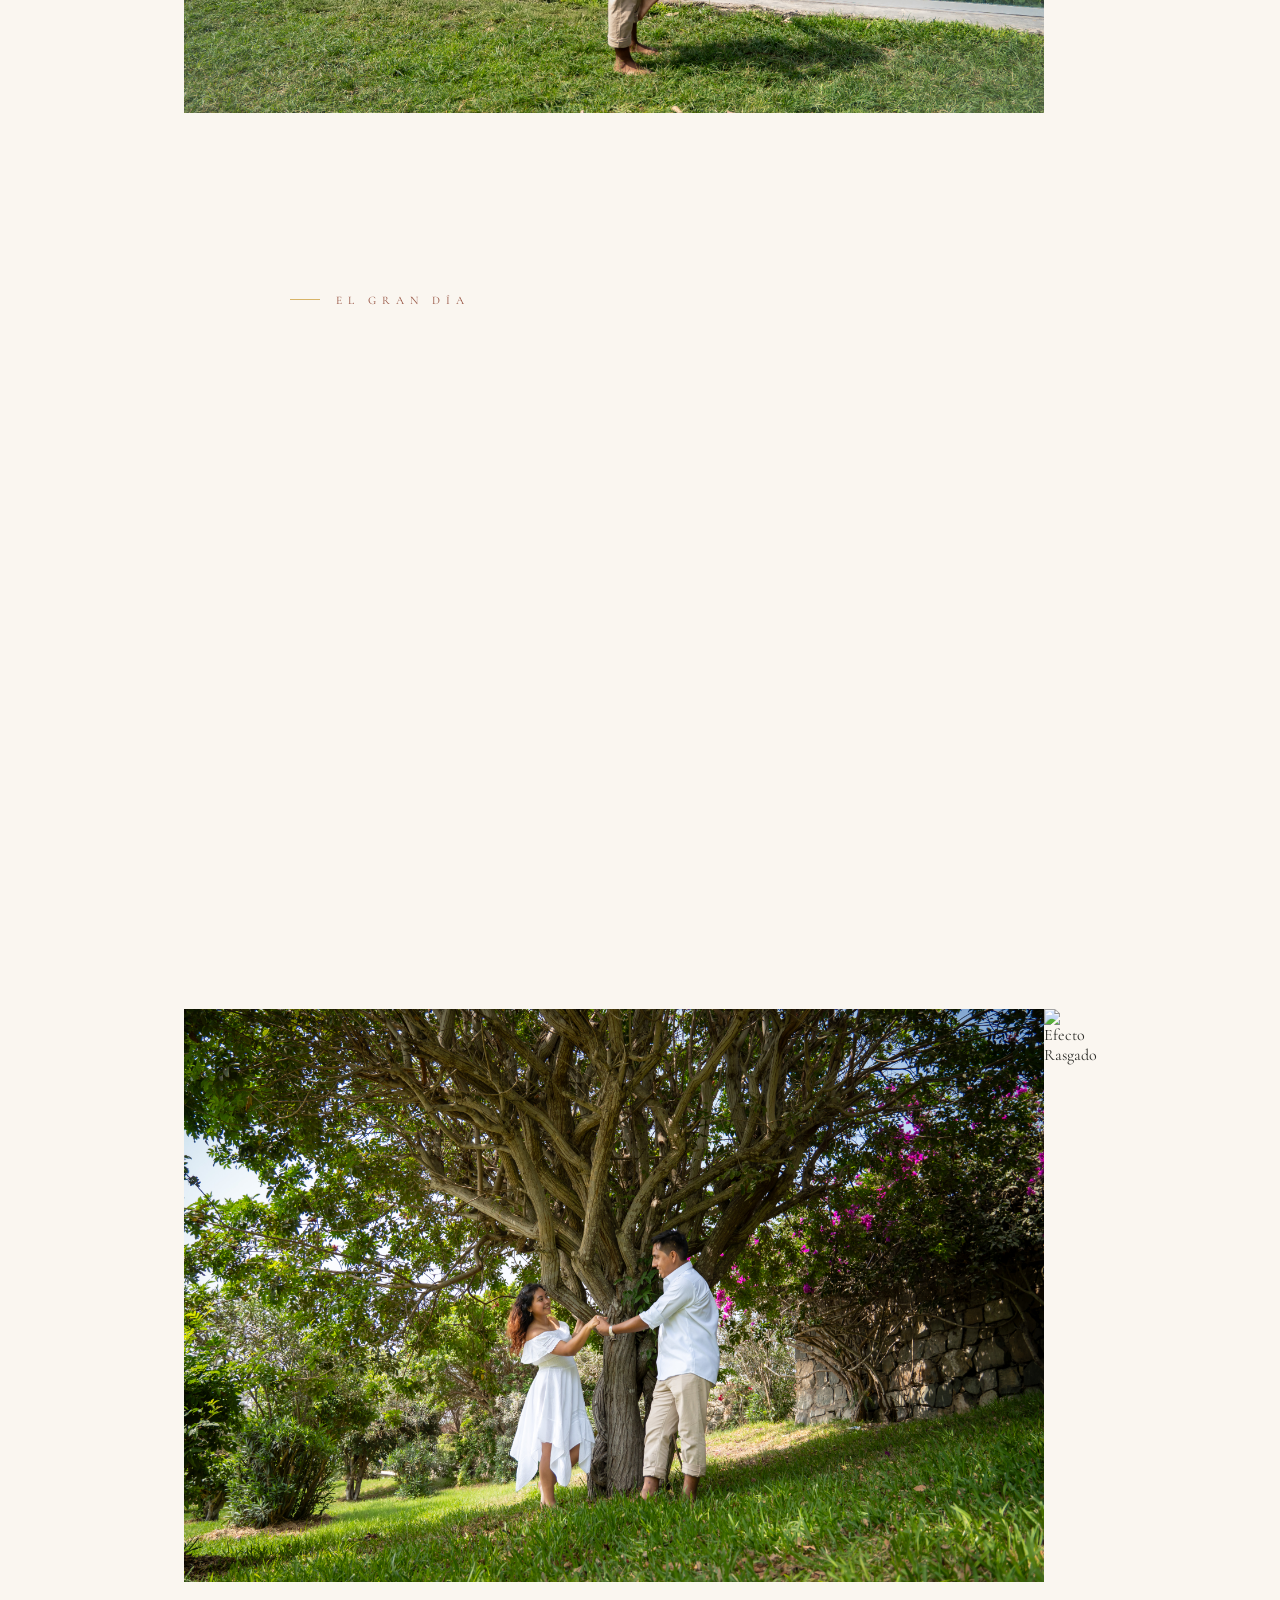
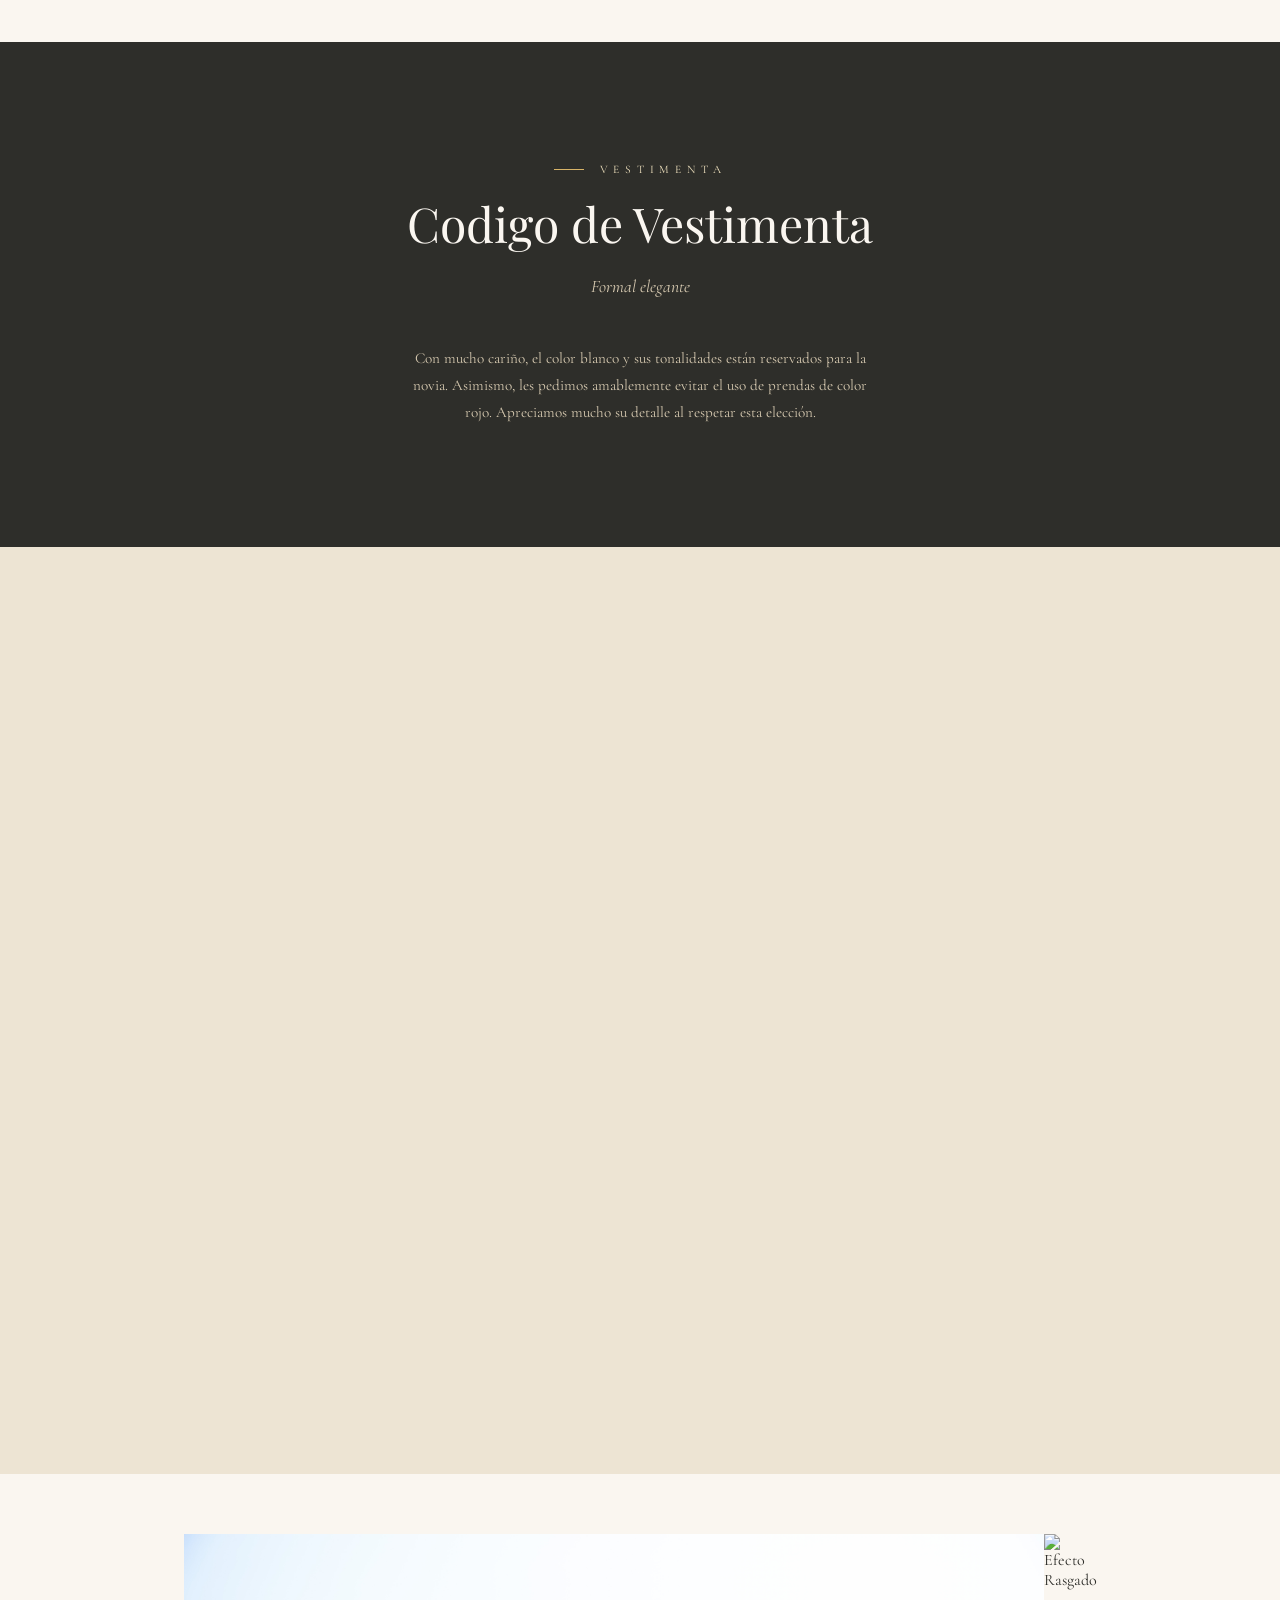
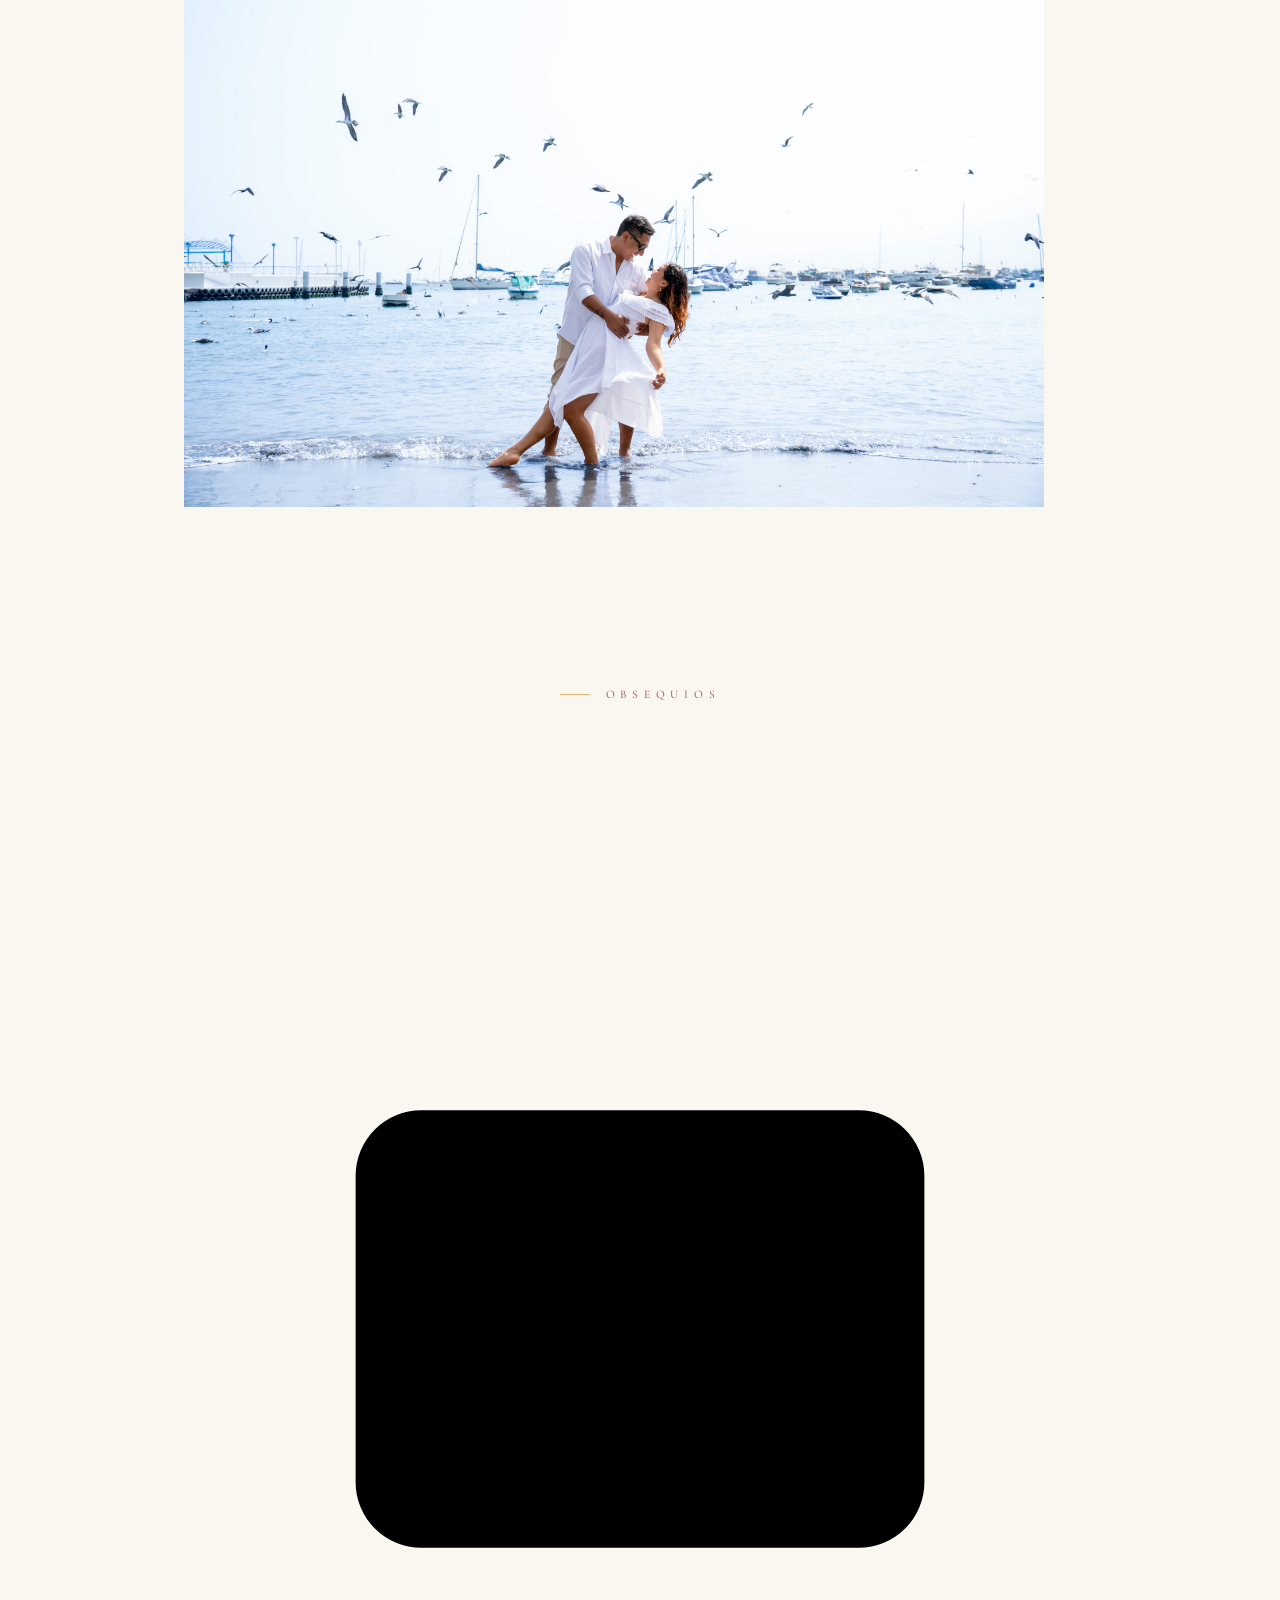
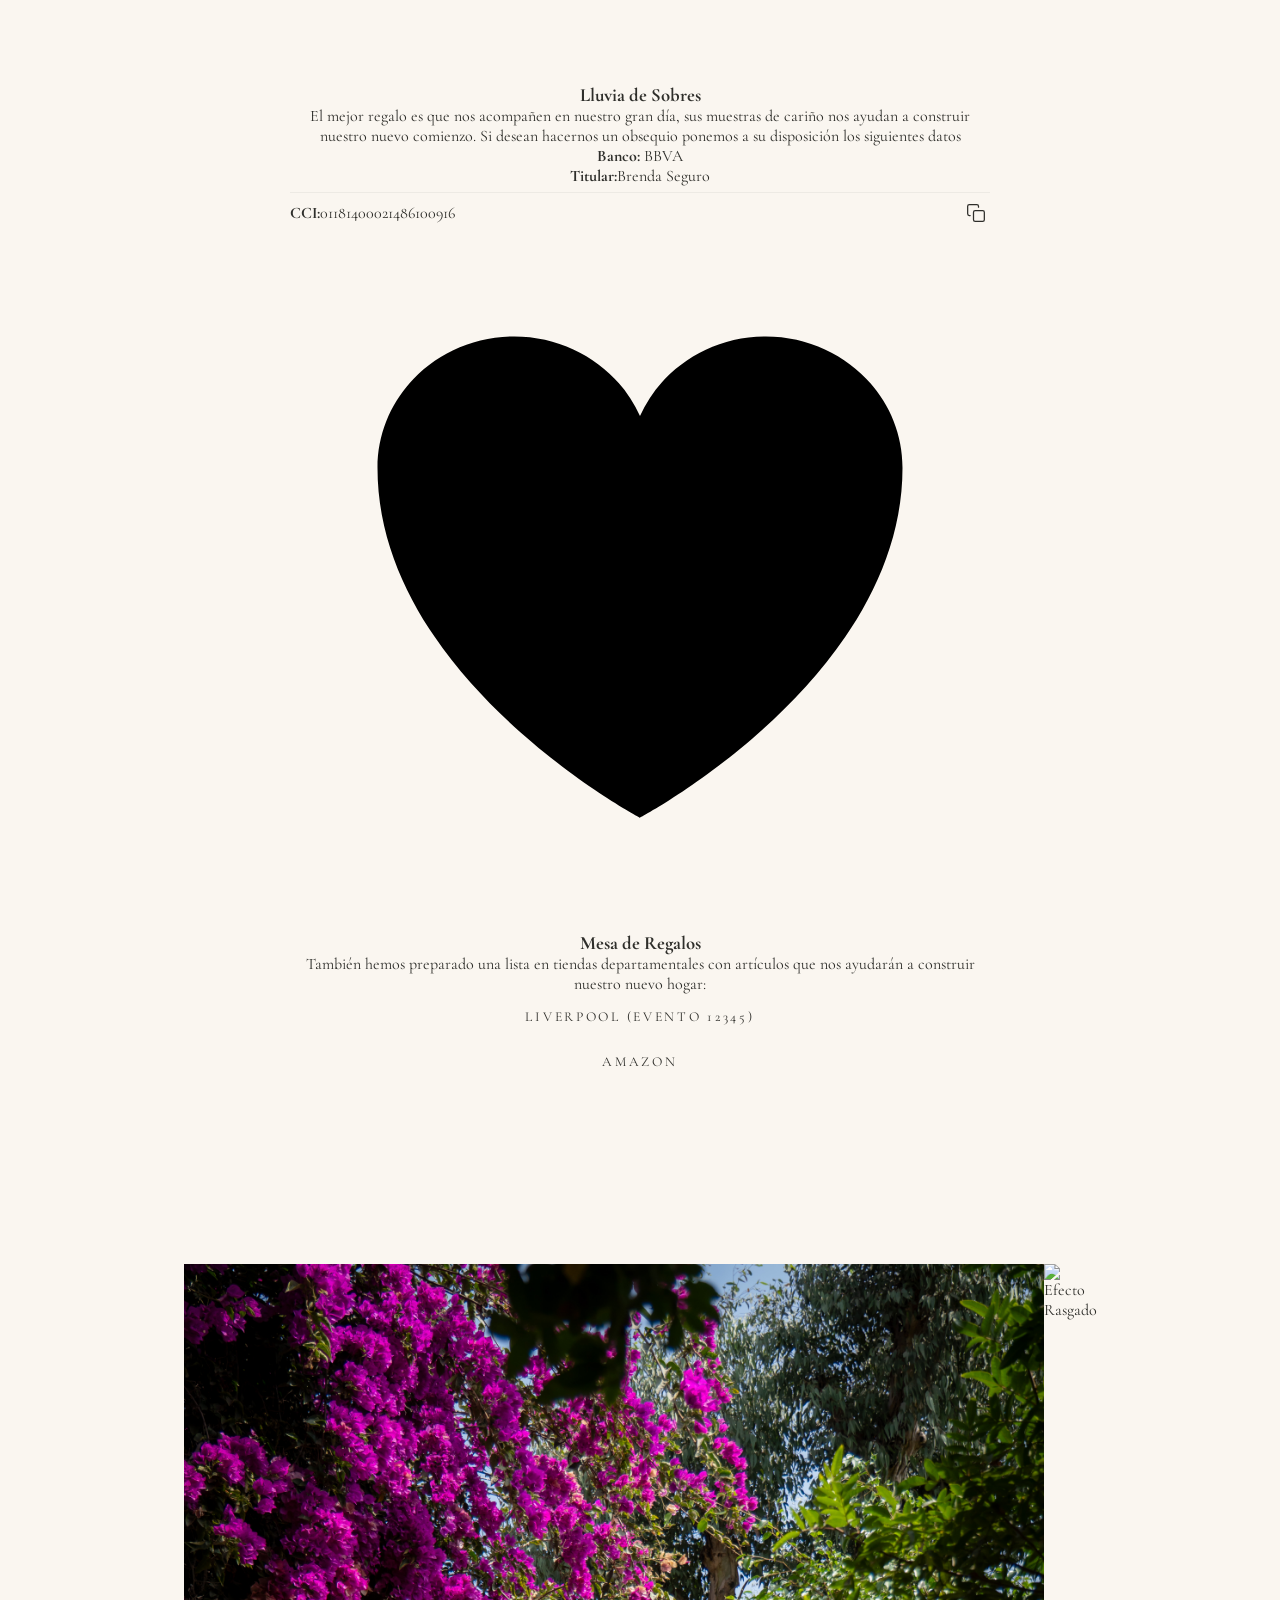
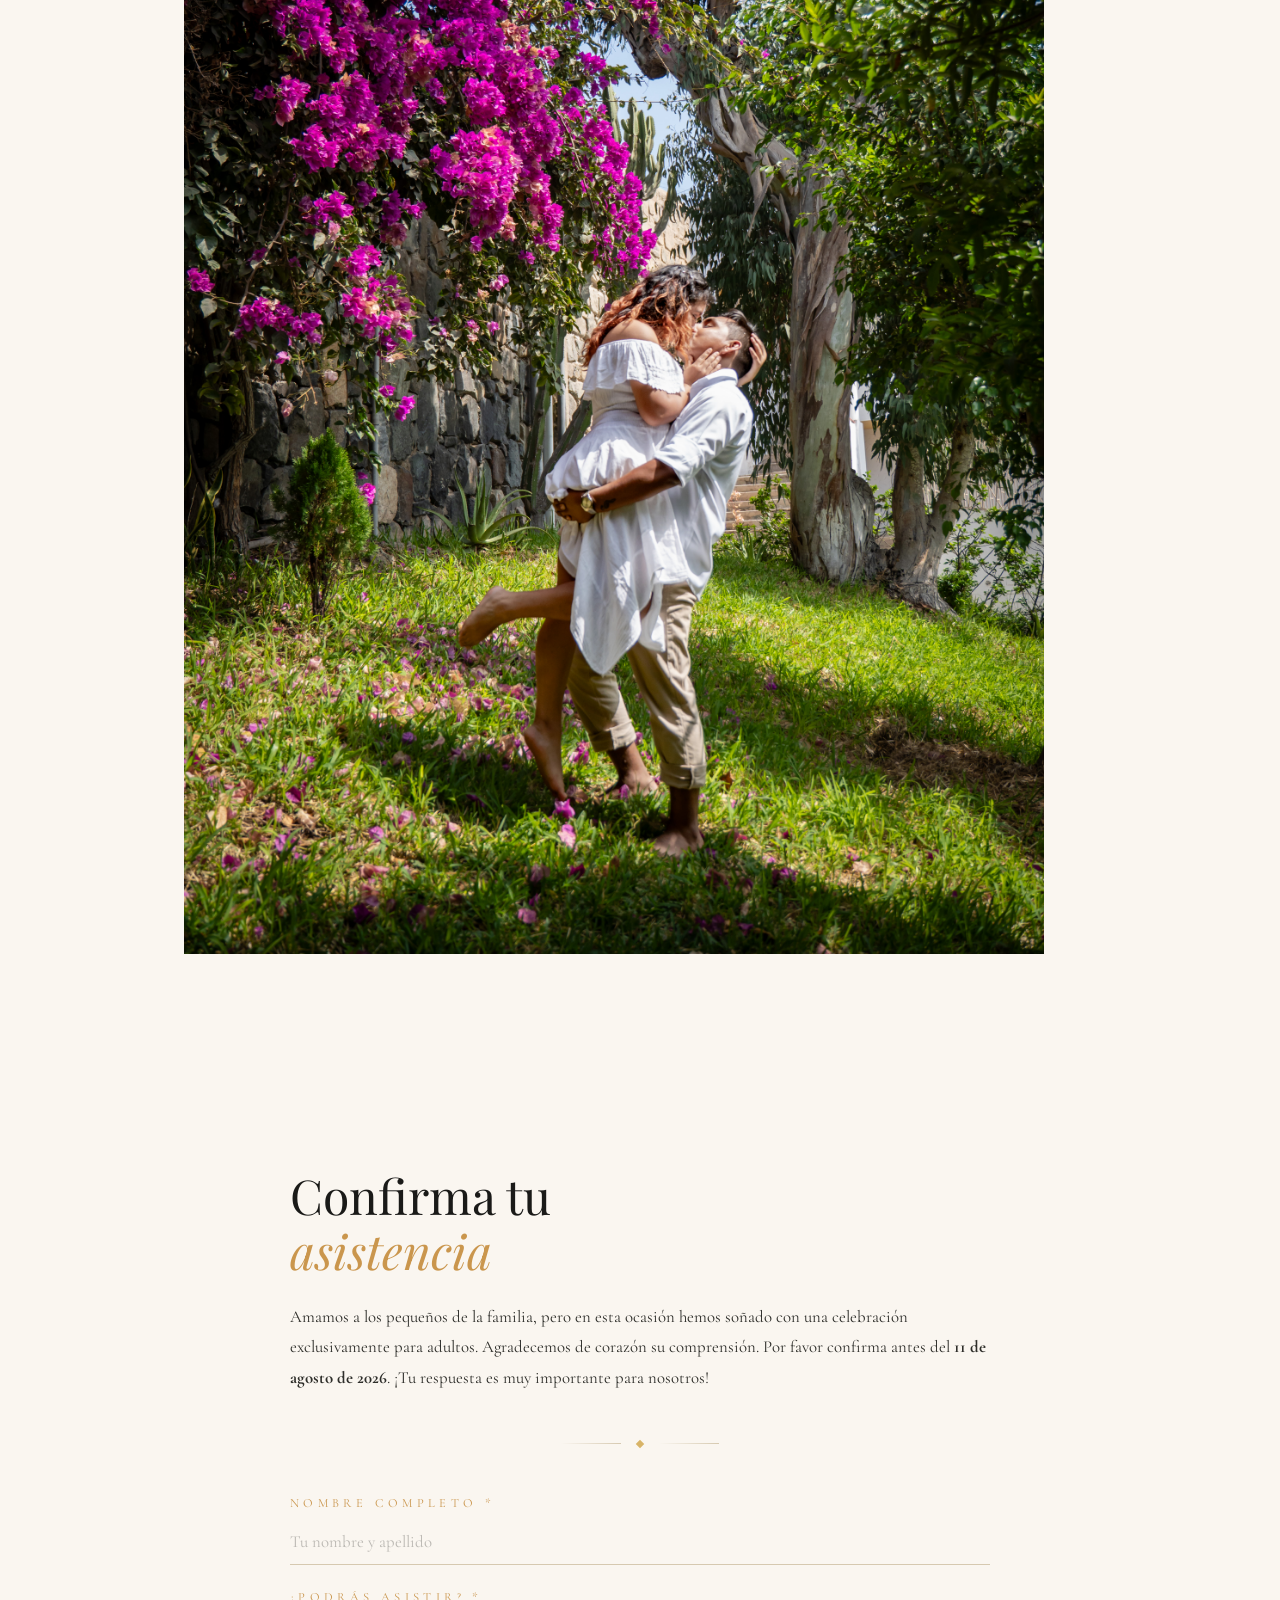
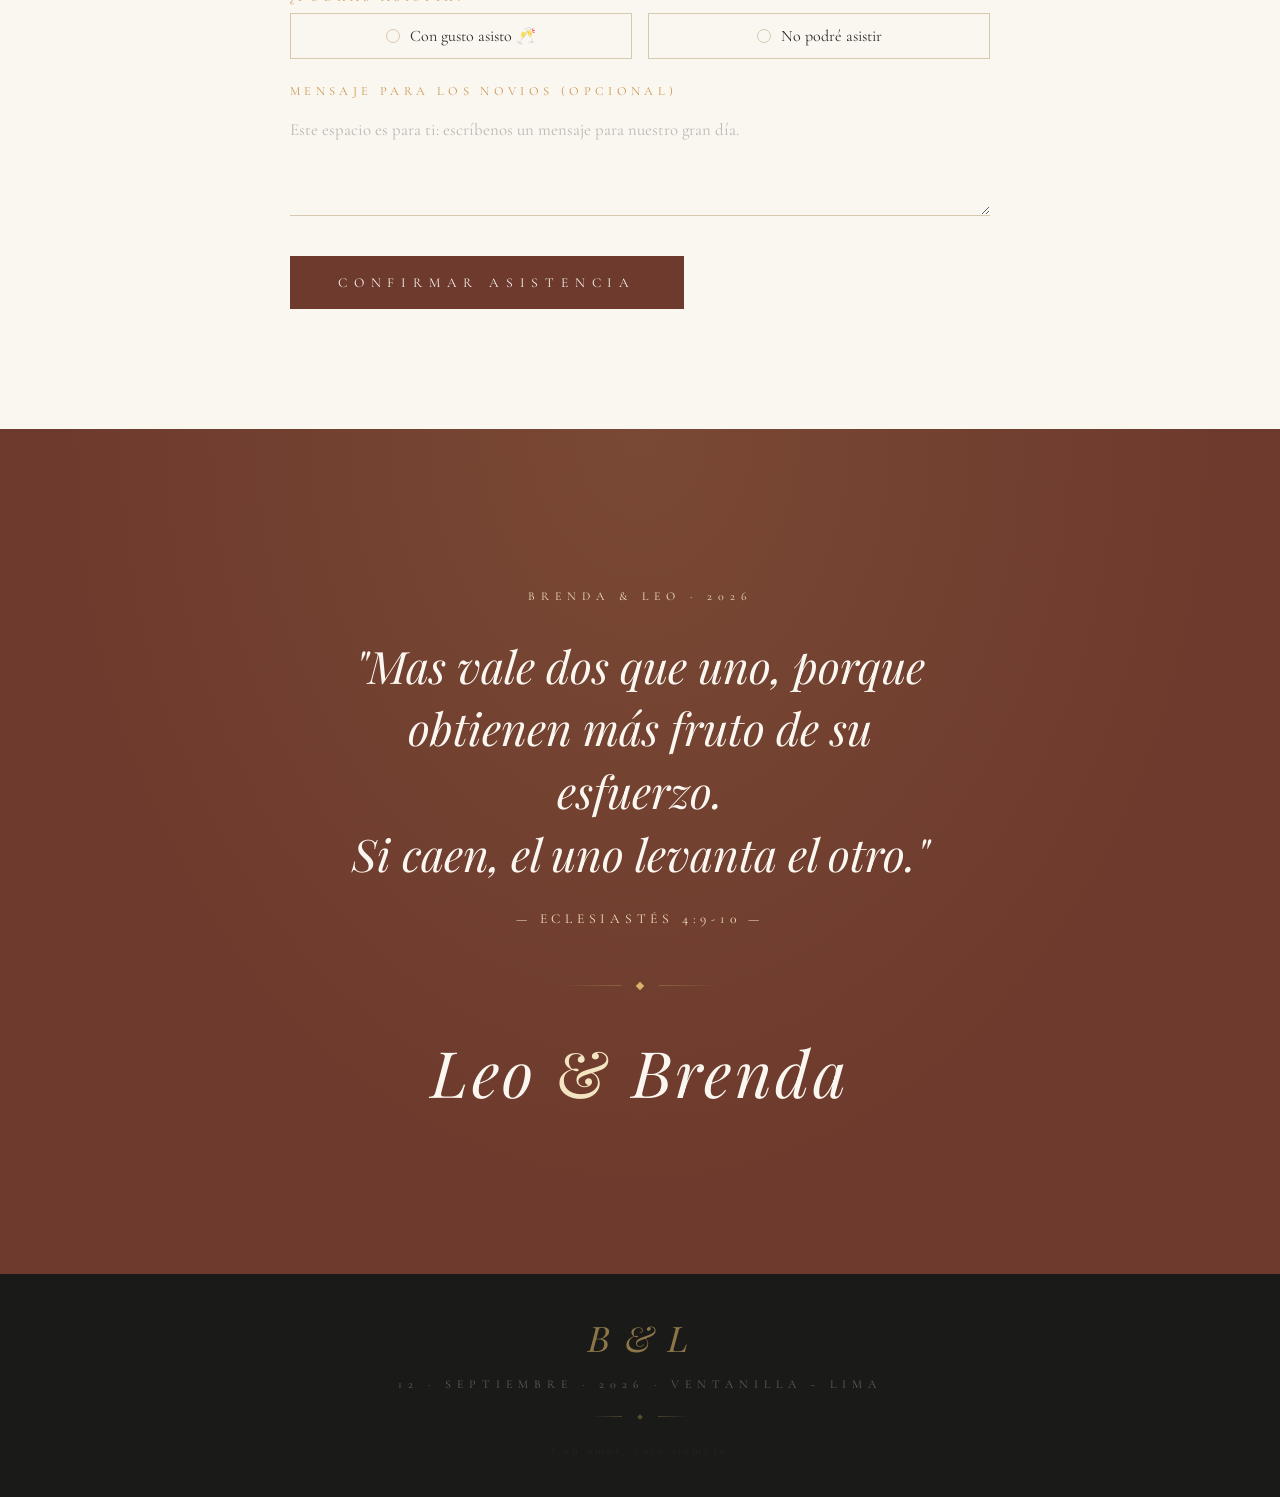
==== commit d7667e93: "Update index.html" ====
--- a/invitacion/index.html
+++ b/invitacion/index.html
@@ -213,8 +213,9 @@
   </section>
   <!-- /intro -->
   <!-- /foto 1-->
-  <div class="foto-editorial-wrap reveal">
-    <img src="boda1.jpeg" alt="Brenda y Leo" class="foto-rasgada" />
+<div class="foto-editorial-wrap reveal">
+    <img src="boda1.jpeg" alt="Brenda y Leo" class="foto-principal" />
+    <img src="papel.webp" alt="Efecto Rasgado" class="mascara-papel" aria-hidden="true" />
   </div>
 
   <!-- ══════════════════════════════════════════════════════════
@@ -260,7 +261,8 @@
   <!-- /foto 2 -->
  
 <div class="foto-editorial-wrap reveal">
-    <img src="boda2.jpeg" alt="Brenda y Leo" class="foto-rasgada" />
+    <img src="boda2.jpeg" alt="Brenda y Leo" class="foto-principal" />
+    <img src="papel.webp" alt="Efecto Rasgado" class="mascara-papel" aria-hidden="true" />
   </div>
 
 
@@ -367,7 +369,8 @@
     <!-- /foto3 -->
 
 <div class="foto-editorial-wrap reveal">
-    <img src="boda3.jpeg" alt="Brenda y Leo" class="foto-rasgada" />
+    <img src="boda3.jpeg" alt="Brenda y Leo" class="foto-principal" />
+    <img src="papel.webp" alt="Efecto Rasgado" class="mascara-papel" aria-hidden="true" />
   </div>
   <!-- ══════════════════════════════════════════════════════════
        DRESS CODE
@@ -460,8 +463,9 @@
 
   <!-- /foto4 -->
 
-  <div class="foto-editorial-wrap reveal">
-    <img src="boda4.jpeg" alt="Brenda y Leo" class="foto-rasgada" />
+<div class="foto-editorial-wrap reveal">
+    <img src="boda4.jpeg" alt="Brenda y Leo" class="foto-principal" />
+    <img src="papel.webp" alt="Efecto Rasgado" class="mascara-papel" aria-hidden="true" />
   </div>
   <!-- ══════════════════════════════════════════════════════════
        MESA DE REGALOS
@@ -534,9 +538,9 @@
     <!-- /foto 5 -->
 
 <div class="foto-editorial-wrap reveal">
-    <img src="boda5.jpeg" alt="Brenda y Leo" class="foto-rasgada" />
+    <img src="boda5.jpeg" alt="Brenda y Leo" class="foto-principal" />
+    <img src="papel.webp" alt="Efecto Rasgado" class="mascara-papel" aria-hidden="true" />
   </div>
-
   
   <!-- ══════════════════════════════════════════════════════════
        RSVP — CONFIRMACIÓN DE ASISTENCIA
--- a/invitacion/style.css
+++ b/invitacion/style.css
@@ -1565,20 +1565,21 @@
 }
 
 .foto-rasgada {
-  width: 100%;
-  height: 65vh; /* Altura de la foto, ocupa el 65% de la pantalla */
-  min-height: 450px;
+  width: 92%;
+  height: 60vh;
+  min-height: 420px;
   object-fit: cover;
-  /* Este código crea el efecto de bordes rasgados/irregulares */
+  margin: 0 auto;
+  display: block;
+  
+  /* Micro-rasgado denso: simula las imperfecciones del papel roto sin hacer pinchos */
   clip-path: polygon(
-    0% 2%, 3% 4%, 7% 1%, 12% 5%, 16% 2%, 21% 4%, 26% 1%, 30% 5%, 35% 2%, 40% 4%, 45% 1%, 50% 4%, 55% 2%, 60% 5%, 65% 1%, 70% 4%, 75% 2%, 80% 5%, 85% 1%, 90% 4%, 95% 2%, 100% 4%, 
-    100% 96%, 95% 98%, 90% 95%, 85% 98%, 80% 95%, 75% 98%, 70% 96%, 65% 99%, 60% 95%, 55% 98%, 50% 96%, 45% 99%, 40% 95%, 35% 98%, 30% 95%, 26% 99%, 21% 95%, 16% 98%, 12% 95%, 7% 99%, 3% 95%, 0% 98%
+    0% 2%, 2% 1.5%, 4% 2.5%, 6% 1.8%, 8% 2.2%, 10% 1.5%, 12% 2.4%, 14% 1.9%, 16% 2.3%, 18% 1.7%, 20% 2.5%, 22% 1.8%, 24% 2.2%, 26% 1.6%, 28% 2.4%, 30% 1.9%, 32% 2.3%, 34% 1.7%, 36% 2.5%, 38% 1.8%, 40% 2.2%, 42% 1.6%, 44% 2.4%, 46% 1.9%, 48% 2.3%, 50% 1.7%, 52% 2.5%, 54% 1.8%, 56% 2.2%, 58% 1.6%, 60% 2.4%, 62% 1.9%, 64% 2.3%, 66% 1.7%, 68% 2.5%, 70% 1.8%, 72% 2.2%, 74% 1.6%, 76% 2.4%, 78% 1.9%, 80% 2.3%, 82% 1.7%, 84% 2.5%, 86% 1.8%, 88% 2.2%, 90% 1.6%, 92% 2.4%, 94% 1.9%, 96% 2.3%, 98% 1.7%, 100% 2%, 
+    100% 98%, 98% 97.5%, 96% 98.4%, 94% 97.8%, 92% 98.2%, 90% 97.6%, 88% 98.5%, 86% 97.9%, 84% 98.3%, 82% 97.7%, 80% 98.6%, 78% 97.9%, 76% 98.3%, 74% 97.6%, 72% 98.5%, 70% 97.9%, 68% 98.3%, 66% 97.7%, 64% 98.6%, 62% 97.9%, 60% 98.3%, 58% 97.6%, 56% 98.5%, 54% 97.9%, 52% 98.3%, 50% 97.7%, 48% 98.6%, 46% 97.9%, 44% 98.3%, 42% 97.6%, 40% 98.5%, 38% 97.9%, 36% 98.3%, 34% 97.7%, 32% 98.6%, 30% 97.9%, 28% 98.3%, 26% 97.6%, 24% 98.5%, 22% 97.9%, 20% 98.3%, 18% 97.7%, 16% 98.6%, 14% 97.9%, 12% 98.3%, 10% 97.6%, 8% 98.5%, 6% 97.9%, 4% 98.3%, 2% 97.7%, 0% 98%
   );
-  transition: transform 0.8s ease, filter 0.8s ease;
-  box-shadow: 0 20px 40px rgba(0,0,0,0.1);
-}
-
-.foto-editorial-wrap:hover .foto-rasgada {
-  transform: scale(1.02); /* Se agranda un poquito al pasar el mouse */
-  filter: brightness(1.05);
-}
+  
+  /* Sombra suave de fondo para dar efecto de relieve sobre la invitación */
+  filter: drop-shadow(0 12px 25px rgba(0, 0, 0, 0.08));
+  
+  transition: transform 0.8s cubic-bezier(0.25, 0.46, 0.45, 0.94);
+}
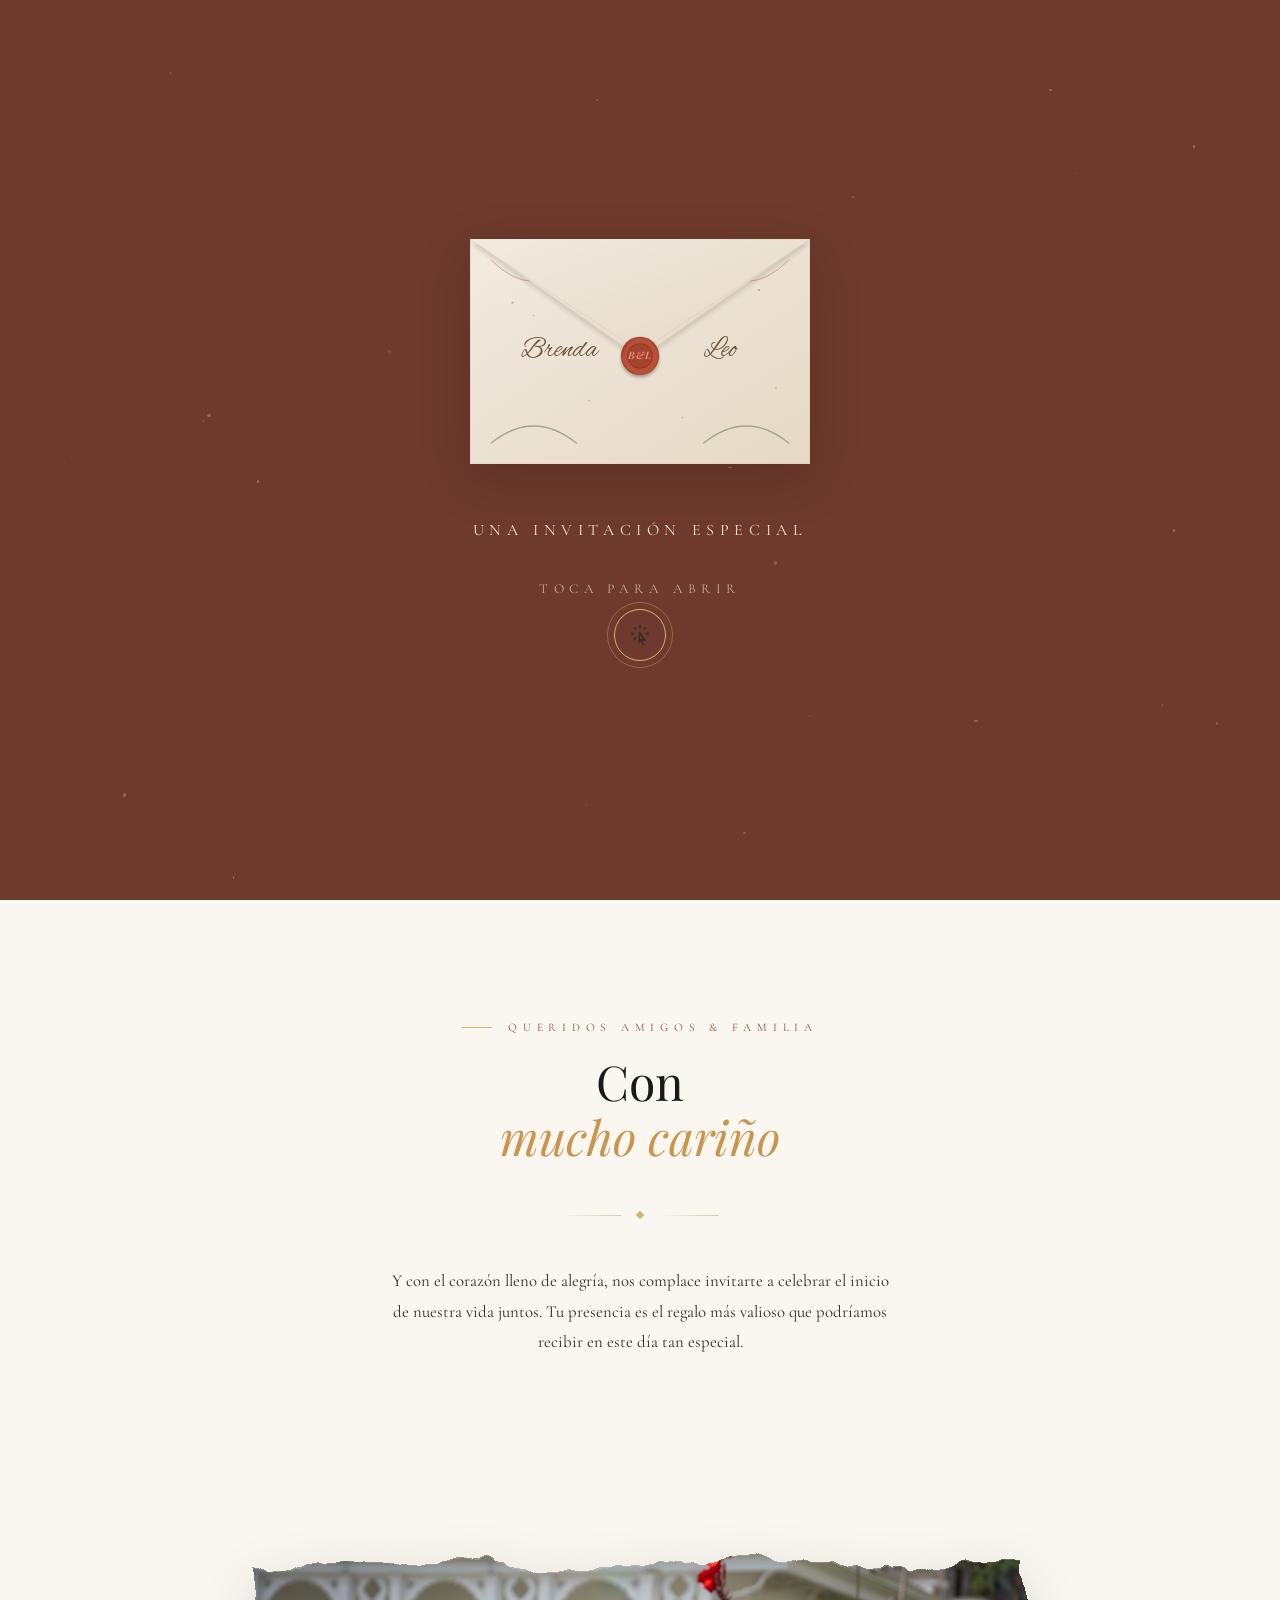
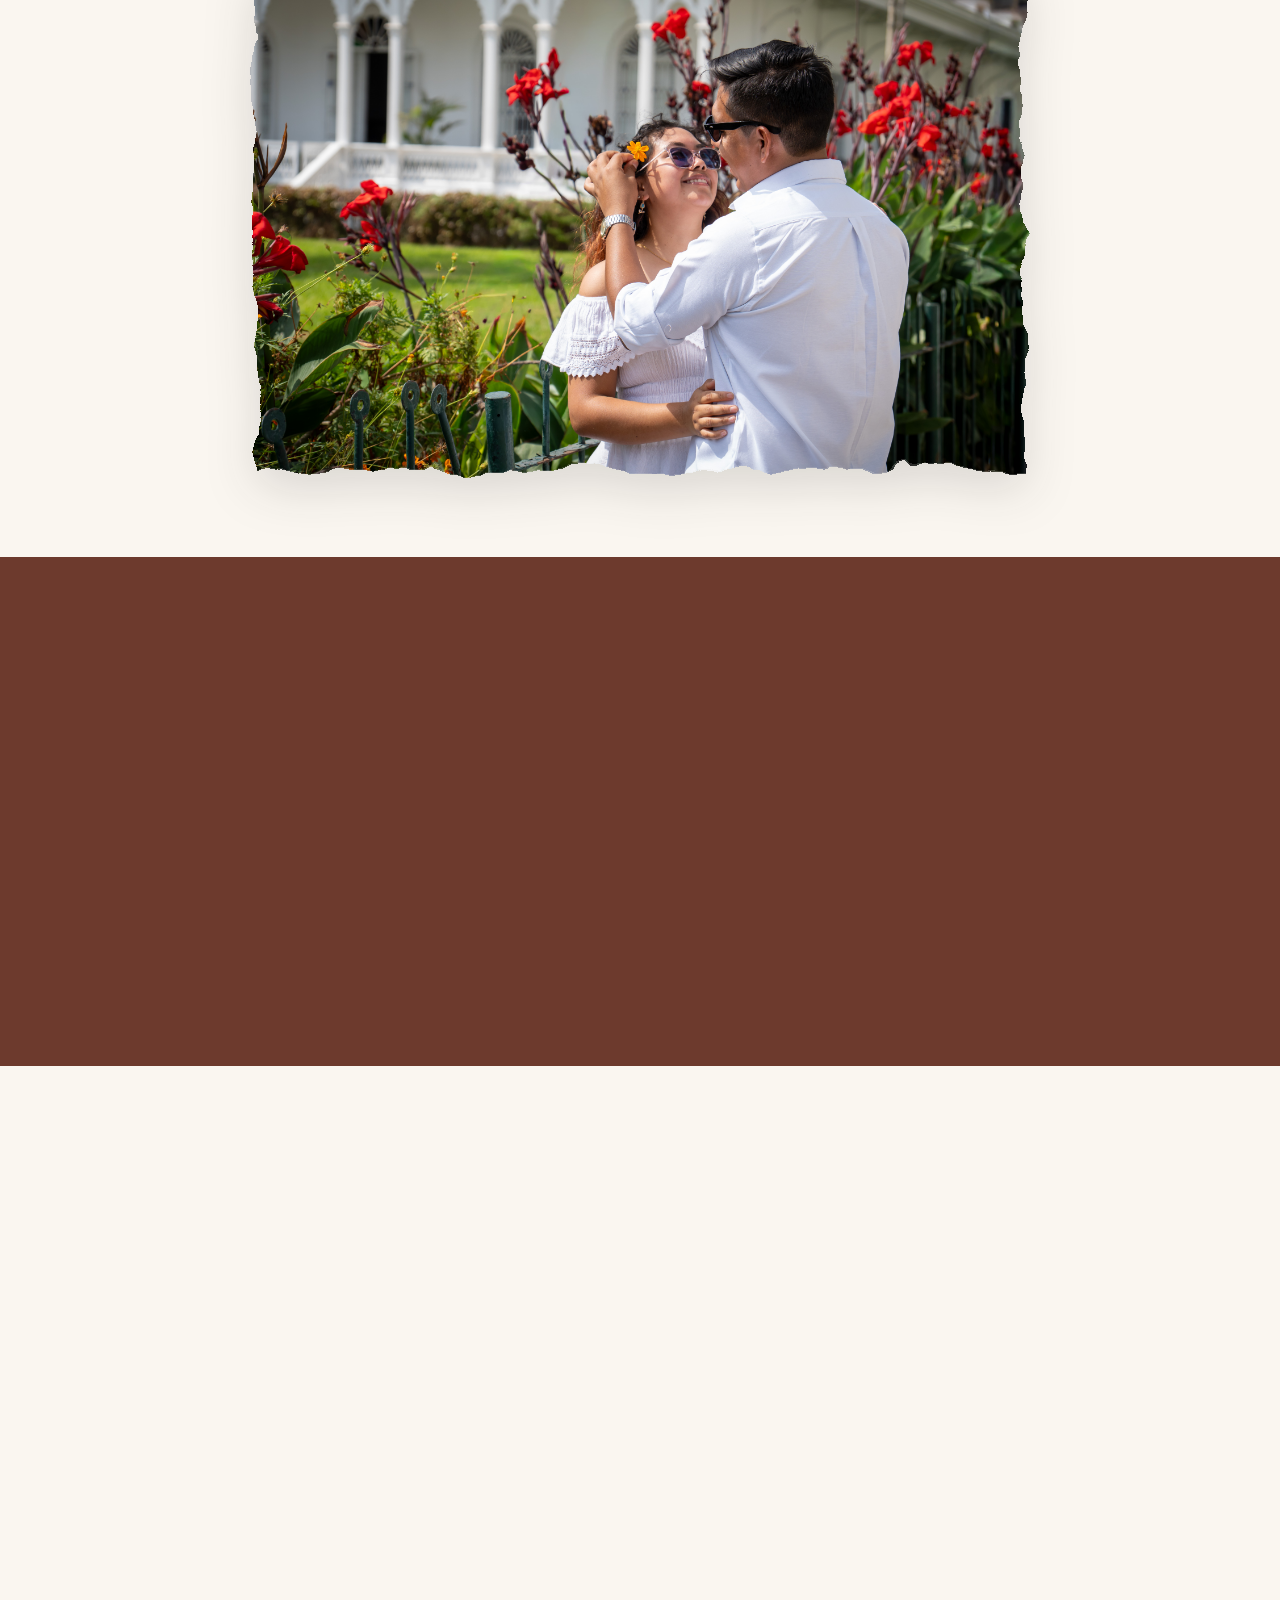
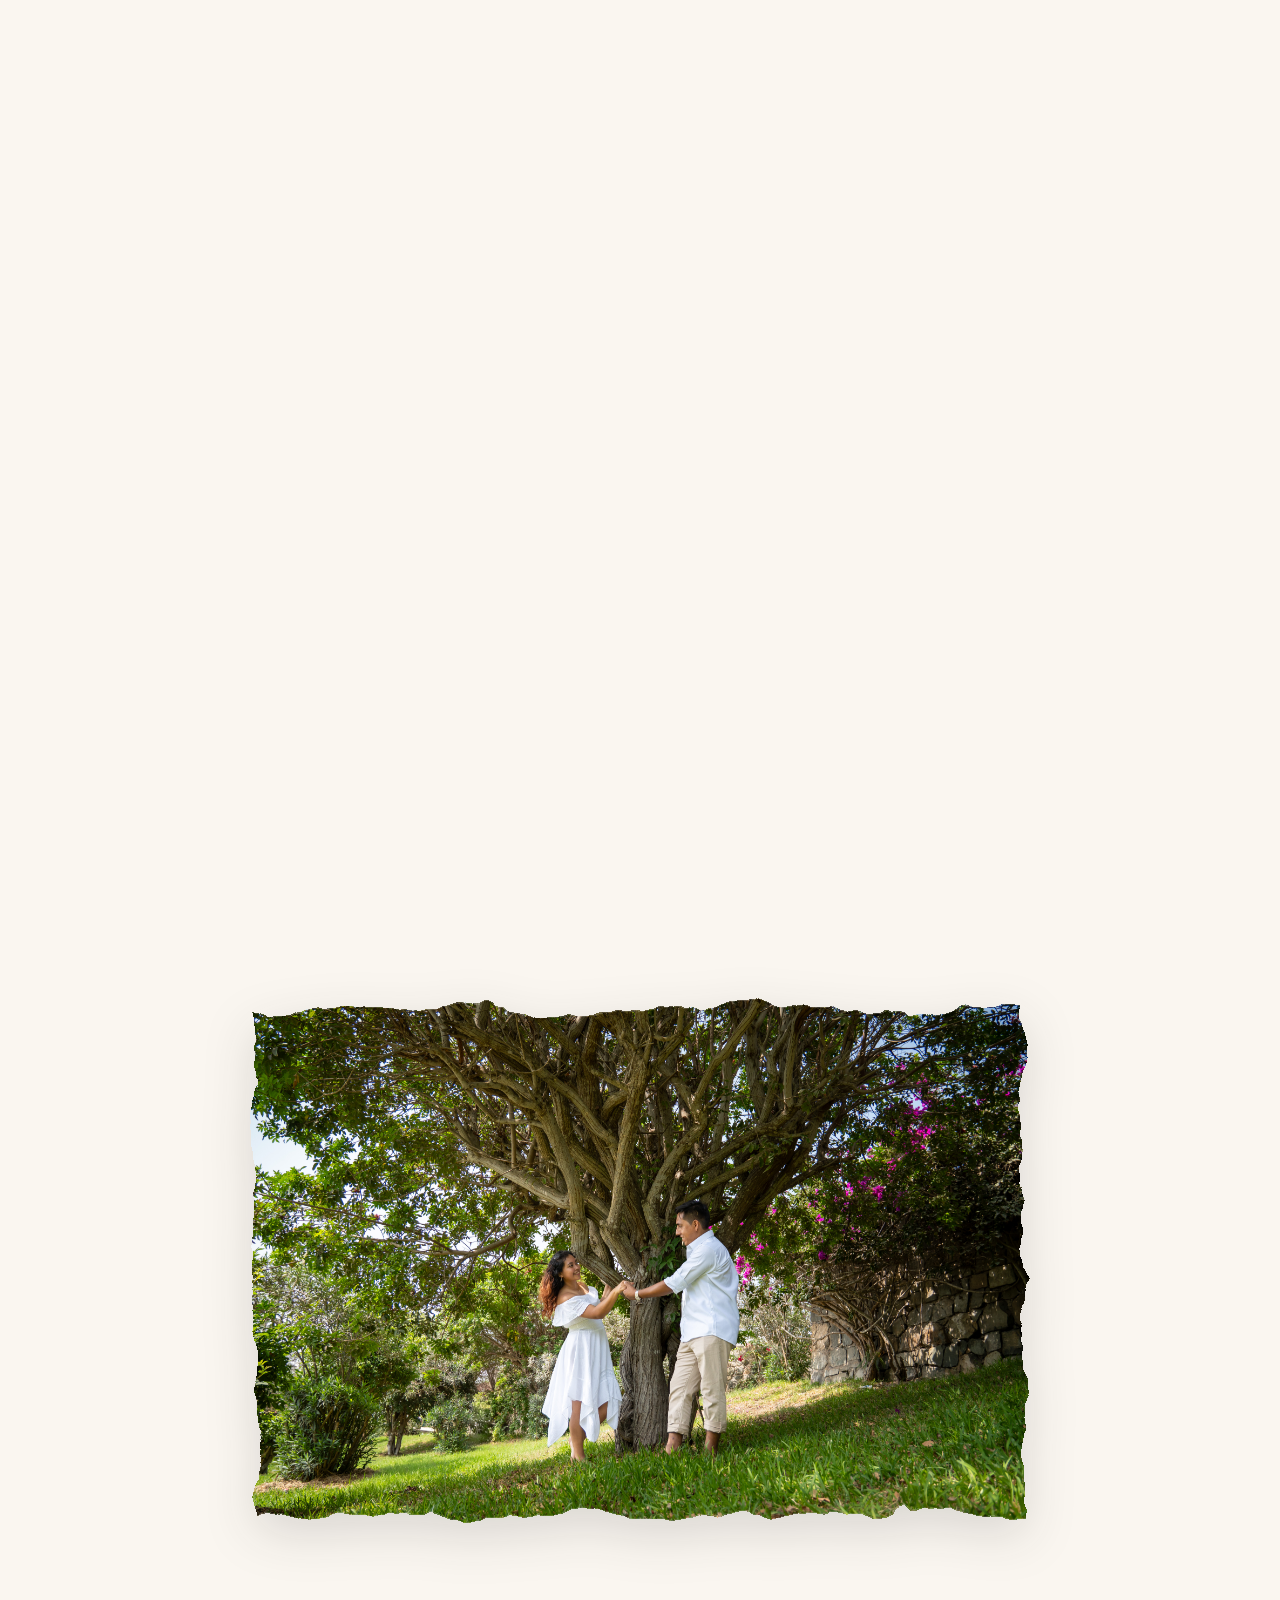
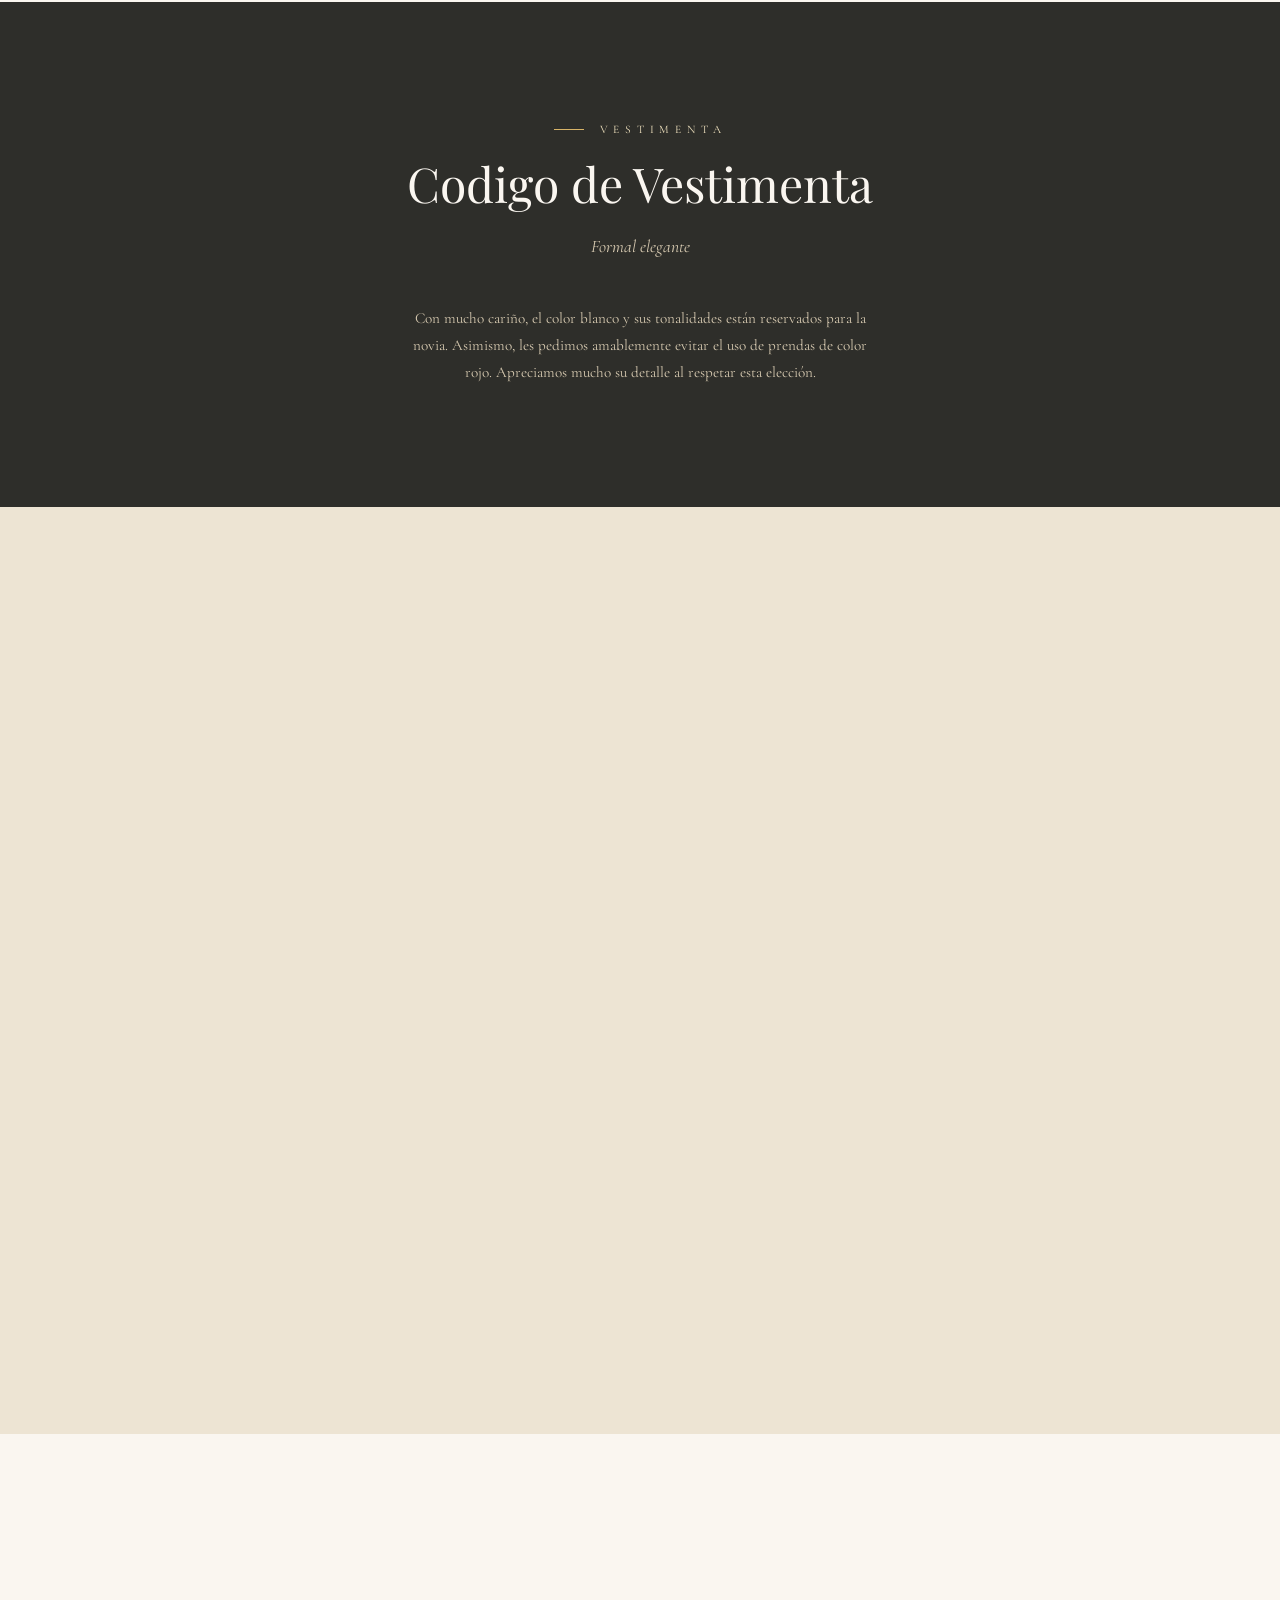
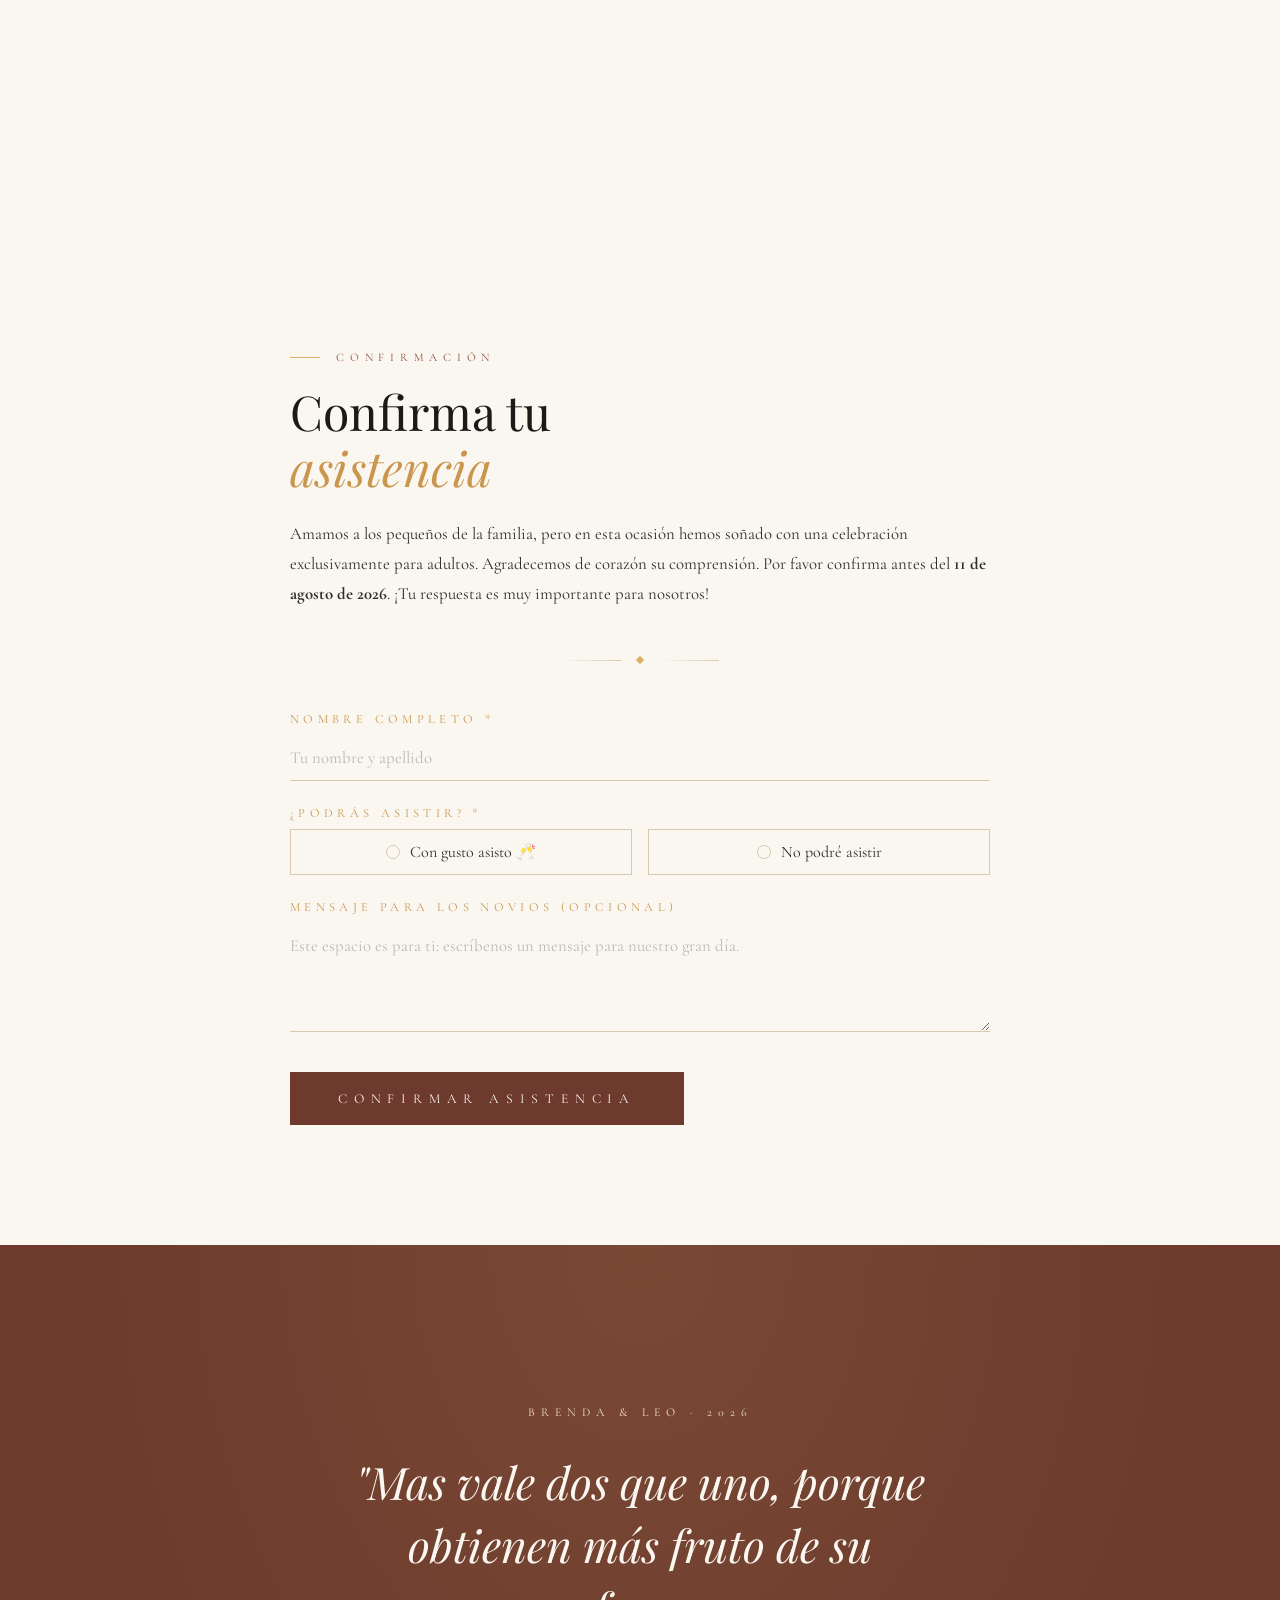
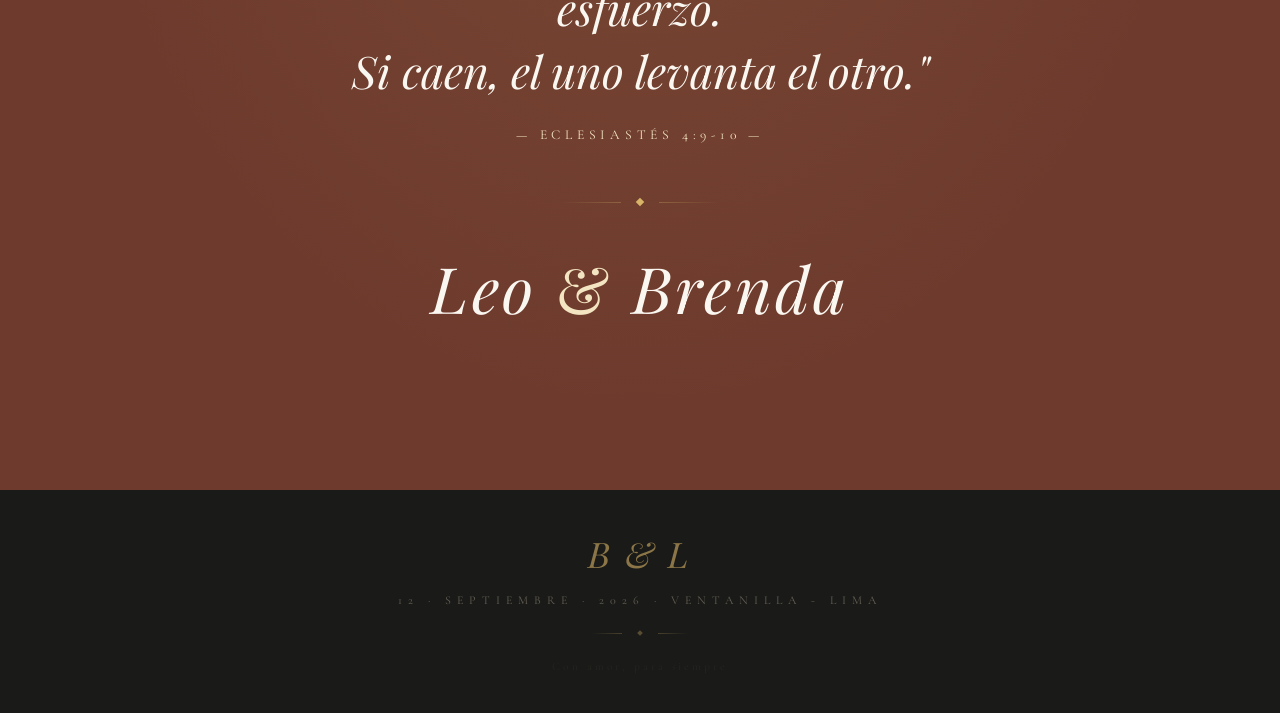
==== commit c524b0e5: "Update index.html" ====
--- a/invitacion/index.html
+++ b/invitacion/index.html
@@ -215,7 +215,6 @@
   <!-- /foto 1-->
 <div class="foto-editorial-wrap reveal">
     <img src="boda1.jpeg" alt="Brenda y Leo" class="foto-principal" />
-    <img src="papel.webp" alt="Efecto Rasgado" class="mascara-papel" aria-hidden="true" />
   </div>
 
   <!-- ══════════════════════════════════════════════════════════
@@ -262,9 +261,7 @@
  
 <div class="foto-editorial-wrap reveal">
     <img src="boda2.jpeg" alt="Brenda y Leo" class="foto-principal" />
-    <img src="papel.webp" alt="Efecto Rasgado" class="mascara-papel" aria-hidden="true" />
   </div>
-
 
 
   <!-- ══════════════════════════════════════════════════════════
@@ -370,7 +367,6 @@
 
 <div class="foto-editorial-wrap reveal">
     <img src="boda3.jpeg" alt="Brenda y Leo" class="foto-principal" />
-    <img src="papel.webp" alt="Efecto Rasgado" class="mascara-papel" aria-hidden="true" />
   </div>
   <!-- ══════════════════════════════════════════════════════════
        DRESS CODE
@@ -465,7 +461,6 @@
 
 <div class="foto-editorial-wrap reveal">
     <img src="boda4.jpeg" alt="Brenda y Leo" class="foto-principal" />
-    <img src="papel.webp" alt="Efecto Rasgado" class="mascara-papel" aria-hidden="true" />
   </div>
   <!-- ══════════════════════════════════════════════════════════
        MESA DE REGALOS
@@ -536,12 +531,9 @@
 
 
     <!-- /foto 5 -->
-
 <div class="foto-editorial-wrap reveal">
     <img src="boda5.jpeg" alt="Brenda y Leo" class="foto-principal" />
-    <img src="papel.webp" alt="Efecto Rasgado" class="mascara-papel" aria-hidden="true" />
   </div>
-  
   <!-- ══════════════════════════════════════════════════════════
        RSVP — CONFIRMACIÓN DE ASISTENCIA
        ══════════════════════════════════════════════════════════ -->
--- a/invitacion/style.css
+++ b/invitacion/style.css
@@ -1552,34 +1552,37 @@
 }
 
 /* ============================================================
-   FOTOS EDITORIALES (EFECTO PAPEL ROTO)
+   FOTOS EDITORIALES (MÁSCARA DE PAPEL RASGADO PROFESIONAL)
    ============================================================ */
 .foto-editorial-wrap {
+  width: 90%;
+  max-width: 800px;
+  margin: 70px auto;
+  display: flex;
+  justify-content: center;
+  /* Esta sombra le da relieve a la foto, como si fuera papel real pegado en la invitación */
+  filter: drop-shadow(0 15px 25px rgba(26, 26, 24, 0.15));
+}
+
+.foto-principal {
   width: 100%;
-  max-width: 900px;
-  margin: 60px auto;
-  padding: 0 20px;
-  position: relative;
-  display: flex;
-  justify-content: center;
-}
-
-.foto-rasgada {
-  width: 92%;
   height: 60vh;
   min-height: 420px;
   object-fit: cover;
-  margin: 0 auto;
   display: block;
+
+  /* EL SECRETO: Máscara SVG que recorta los bordes de forma irregular sin distorsionar la foto */
+  -webkit-mask-image: url("data:image/svg+xml,%3Csvg width='100%25' height='100%25' xmlns='http://www.w3.org/2000/svg'%3E%3Cfilter id='rasgado'%3E%3CfeTurbulence type='fractalNoise' baseFrequency='0.015' numOctaves='4' result='noise'/%3E%3CfeDisplacementMap in='SourceGraphic' in2='noise' scale='30' xChannelSelector='R' yChannelSelector='G'/%3E%3C/filter%3E%3Crect x='2%25' y='3%25' width='96%25' height='94%25' fill='black' filter='url(%23rasgado)'/%3E%3C/svg%3E");
+  mask-image: url("data:image/svg+xml,%3Csvg width='100%25' height='100%25' xmlns='http://www.w3.org/2000/svg'%3E%3Cfilter id='rasgado'%3E%3CfeTurbulence type='fractalNoise' baseFrequency='0.015' numOctaves='4' result='noise'/%3E%3CfeDisplacementMap in='SourceGraphic' in2='noise' scale='30' xChannelSelector='R' yChannelSelector='G'/%3E%3C/filter%3E%3Crect x='2%25' y='3%25' width='96%25' height='94%25' fill='black' filter='url(%23rasgado)'/%3E%3C/svg%3E");
   
-  /* Micro-rasgado denso: simula las imperfecciones del papel roto sin hacer pinchos */
-  clip-path: polygon(
-    0% 2%, 2% 1.5%, 4% 2.5%, 6% 1.8%, 8% 2.2%, 10% 1.5%, 12% 2.4%, 14% 1.9%, 16% 2.3%, 18% 1.7%, 20% 2.5%, 22% 1.8%, 24% 2.2%, 26% 1.6%, 28% 2.4%, 30% 1.9%, 32% 2.3%, 34% 1.7%, 36% 2.5%, 38% 1.8%, 40% 2.2%, 42% 1.6%, 44% 2.4%, 46% 1.9%, 48% 2.3%, 50% 1.7%, 52% 2.5%, 54% 1.8%, 56% 2.2%, 58% 1.6%, 60% 2.4%, 62% 1.9%, 64% 2.3%, 66% 1.7%, 68% 2.5%, 70% 1.8%, 72% 2.2%, 74% 1.6%, 76% 2.4%, 78% 1.9%, 80% 2.3%, 82% 1.7%, 84% 2.5%, 86% 1.8%, 88% 2.2%, 90% 1.6%, 92% 2.4%, 94% 1.9%, 96% 2.3%, 98% 1.7%, 100% 2%, 
-    100% 98%, 98% 97.5%, 96% 98.4%, 94% 97.8%, 92% 98.2%, 90% 97.6%, 88% 98.5%, 86% 97.9%, 84% 98.3%, 82% 97.7%, 80% 98.6%, 78% 97.9%, 76% 98.3%, 74% 97.6%, 72% 98.5%, 70% 97.9%, 68% 98.3%, 66% 97.7%, 64% 98.6%, 62% 97.9%, 60% 98.3%, 58% 97.6%, 56% 98.5%, 54% 97.9%, 52% 98.3%, 50% 97.7%, 48% 98.6%, 46% 97.9%, 44% 98.3%, 42% 97.6%, 40% 98.5%, 38% 97.9%, 36% 98.3%, 34% 97.7%, 32% 98.6%, 30% 97.9%, 28% 98.3%, 26% 97.6%, 24% 98.5%, 22% 97.9%, 20% 98.3%, 18% 97.7%, 16% 98.6%, 14% 97.9%, 12% 98.3%, 10% 97.6%, 8% 98.5%, 6% 97.9%, 4% 98.3%, 2% 97.7%, 0% 98%
-  );
-  
-  /* Sombra suave de fondo para dar efecto de relieve sobre la invitación */
-  filter: drop-shadow(0 12px 25px rgba(0, 0, 0, 0.08));
+  -webkit-mask-size: 100% 100%;
+  mask-size: 100% 100%;
+  -webkit-mask-repeat: no-repeat;
+  mask-repeat: no-repeat;
   
   transition: transform 0.8s cubic-bezier(0.25, 0.46, 0.45, 0.94);
 }
+
+.foto-editorial-wrap:hover .foto-principal {
+  transform: scale(1.02);
+}
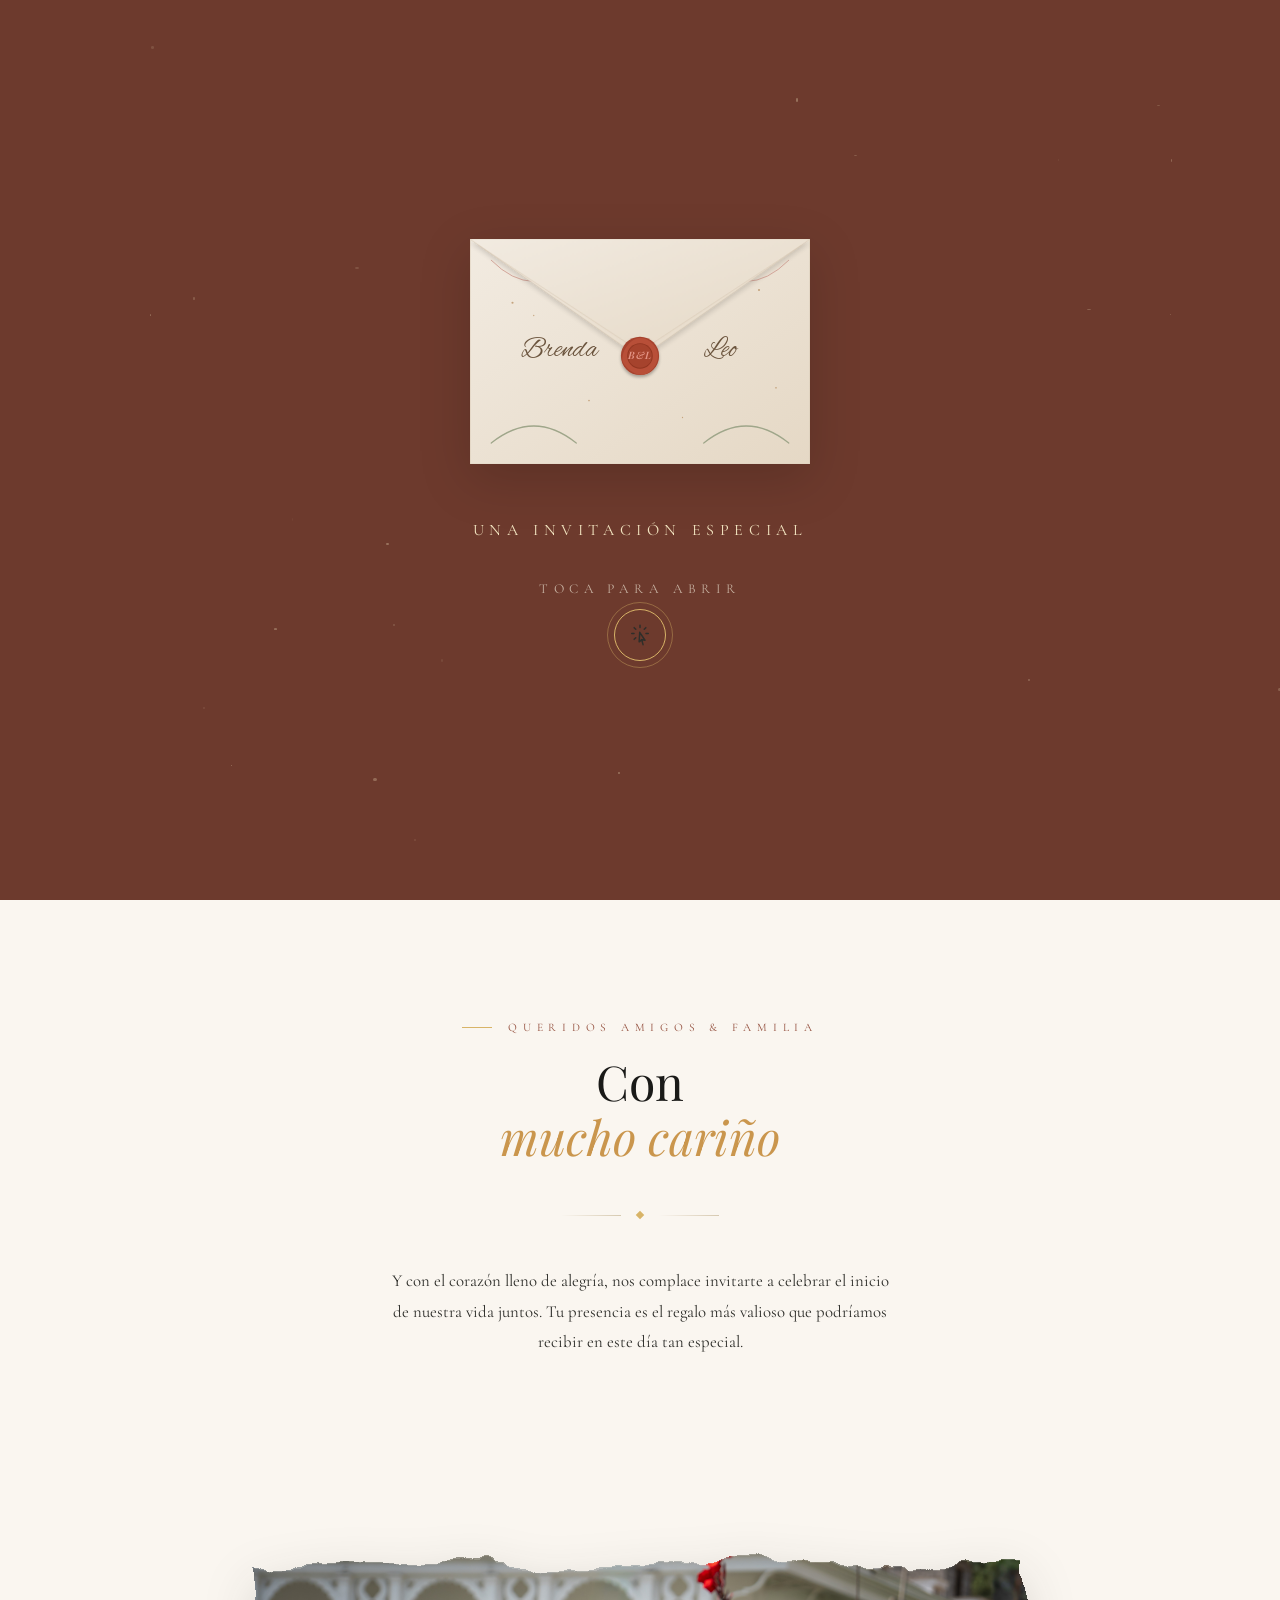
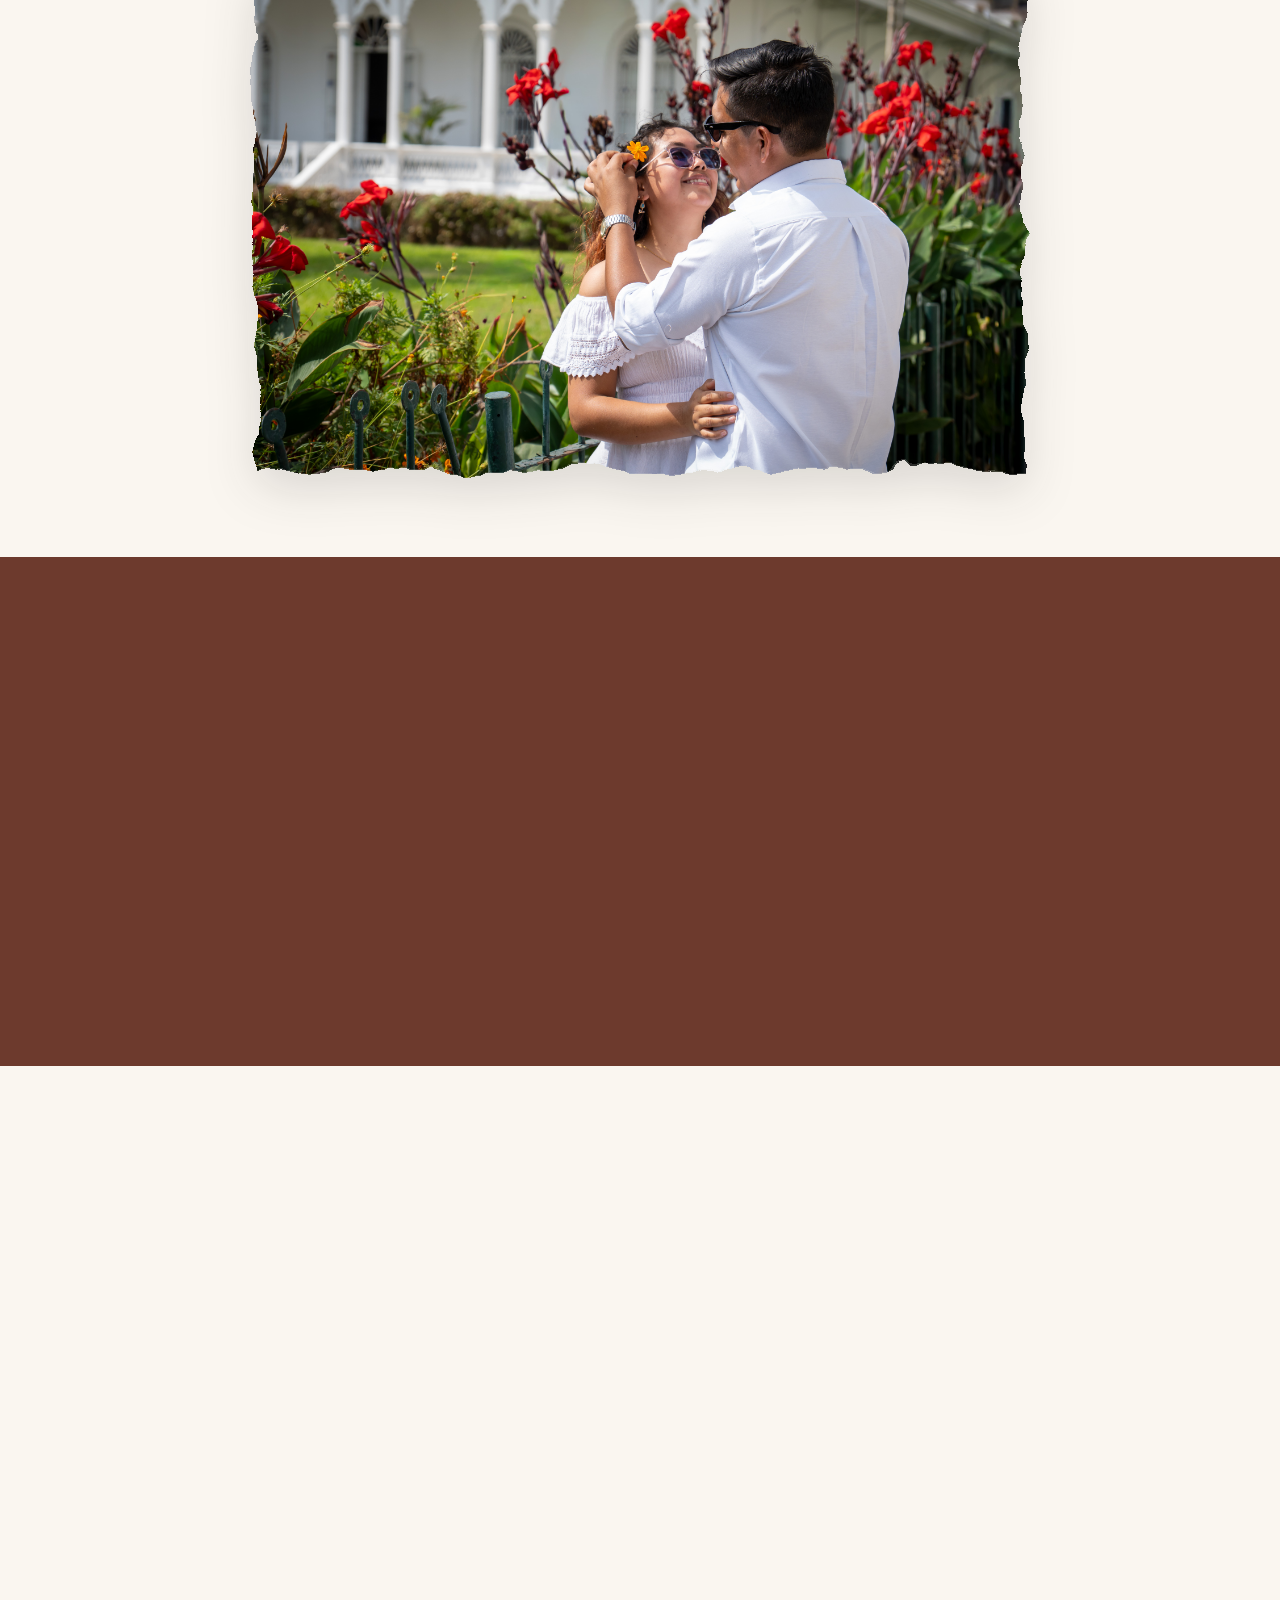
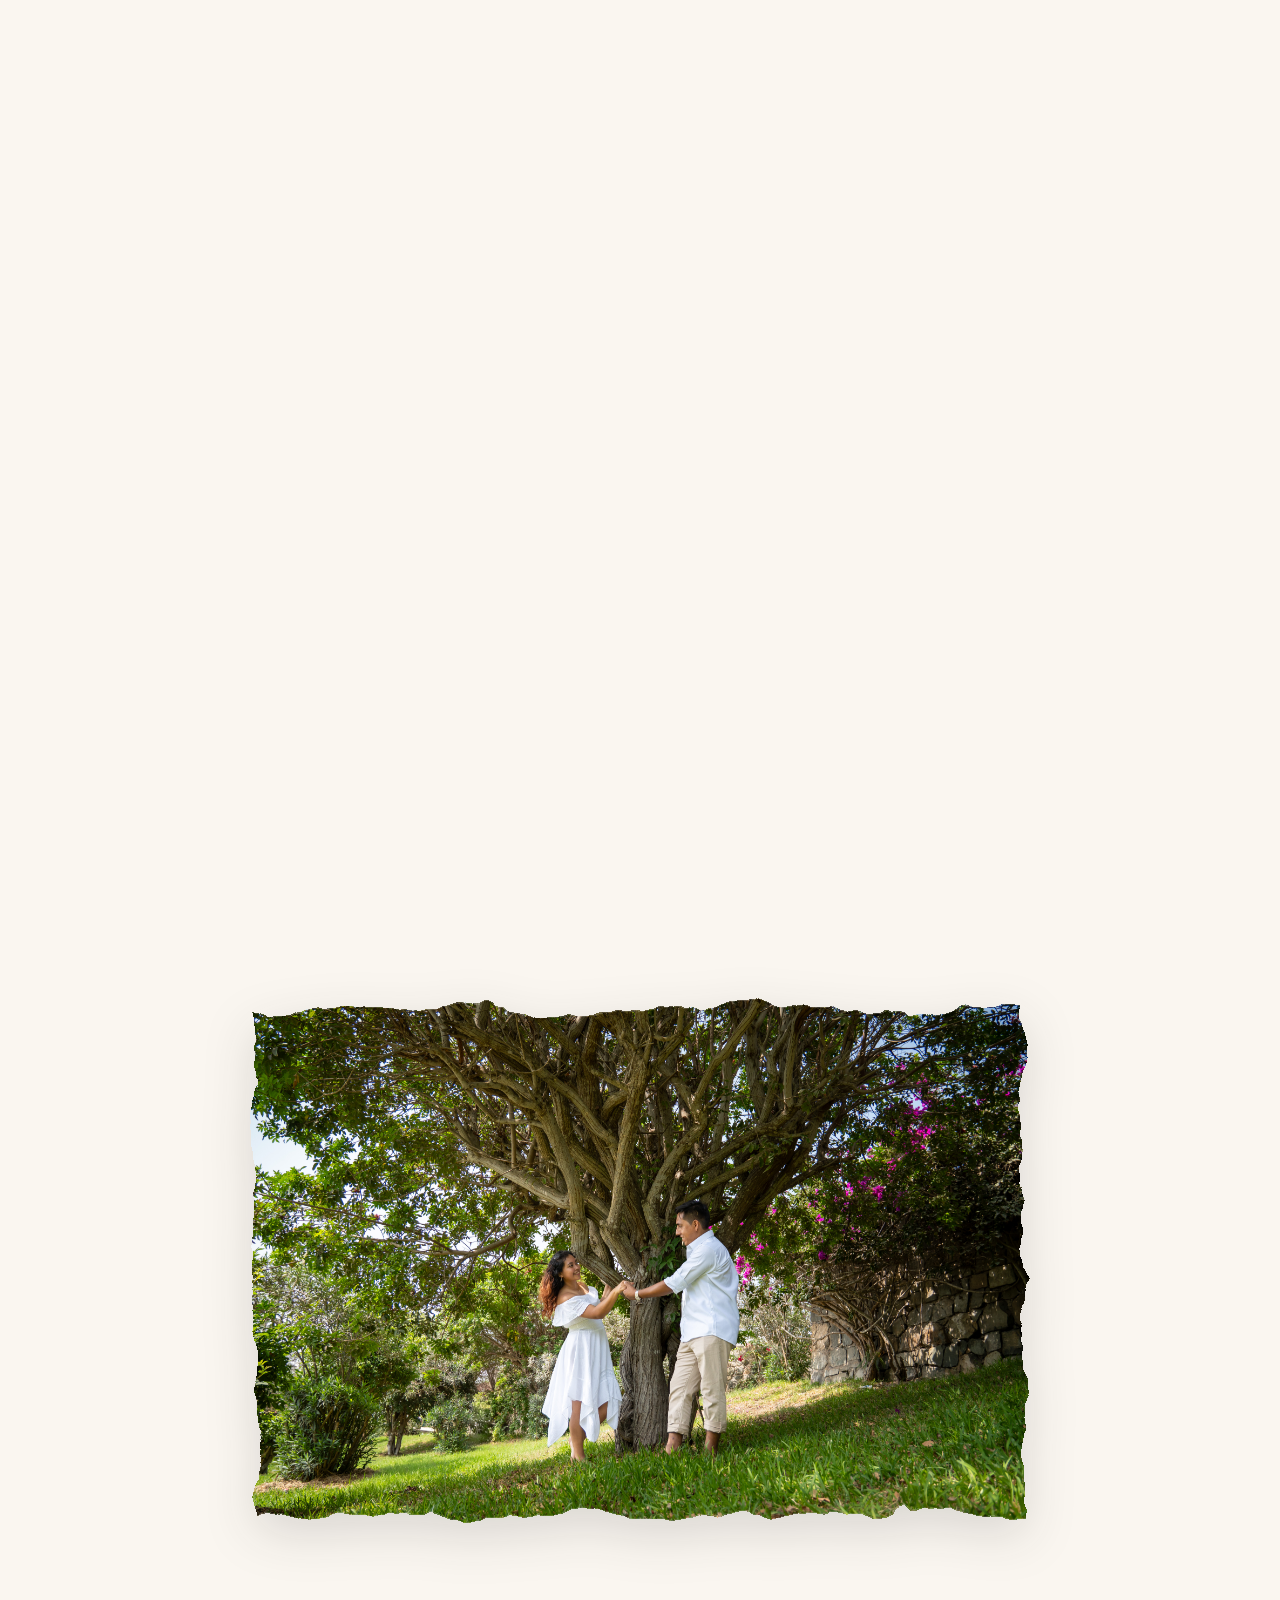
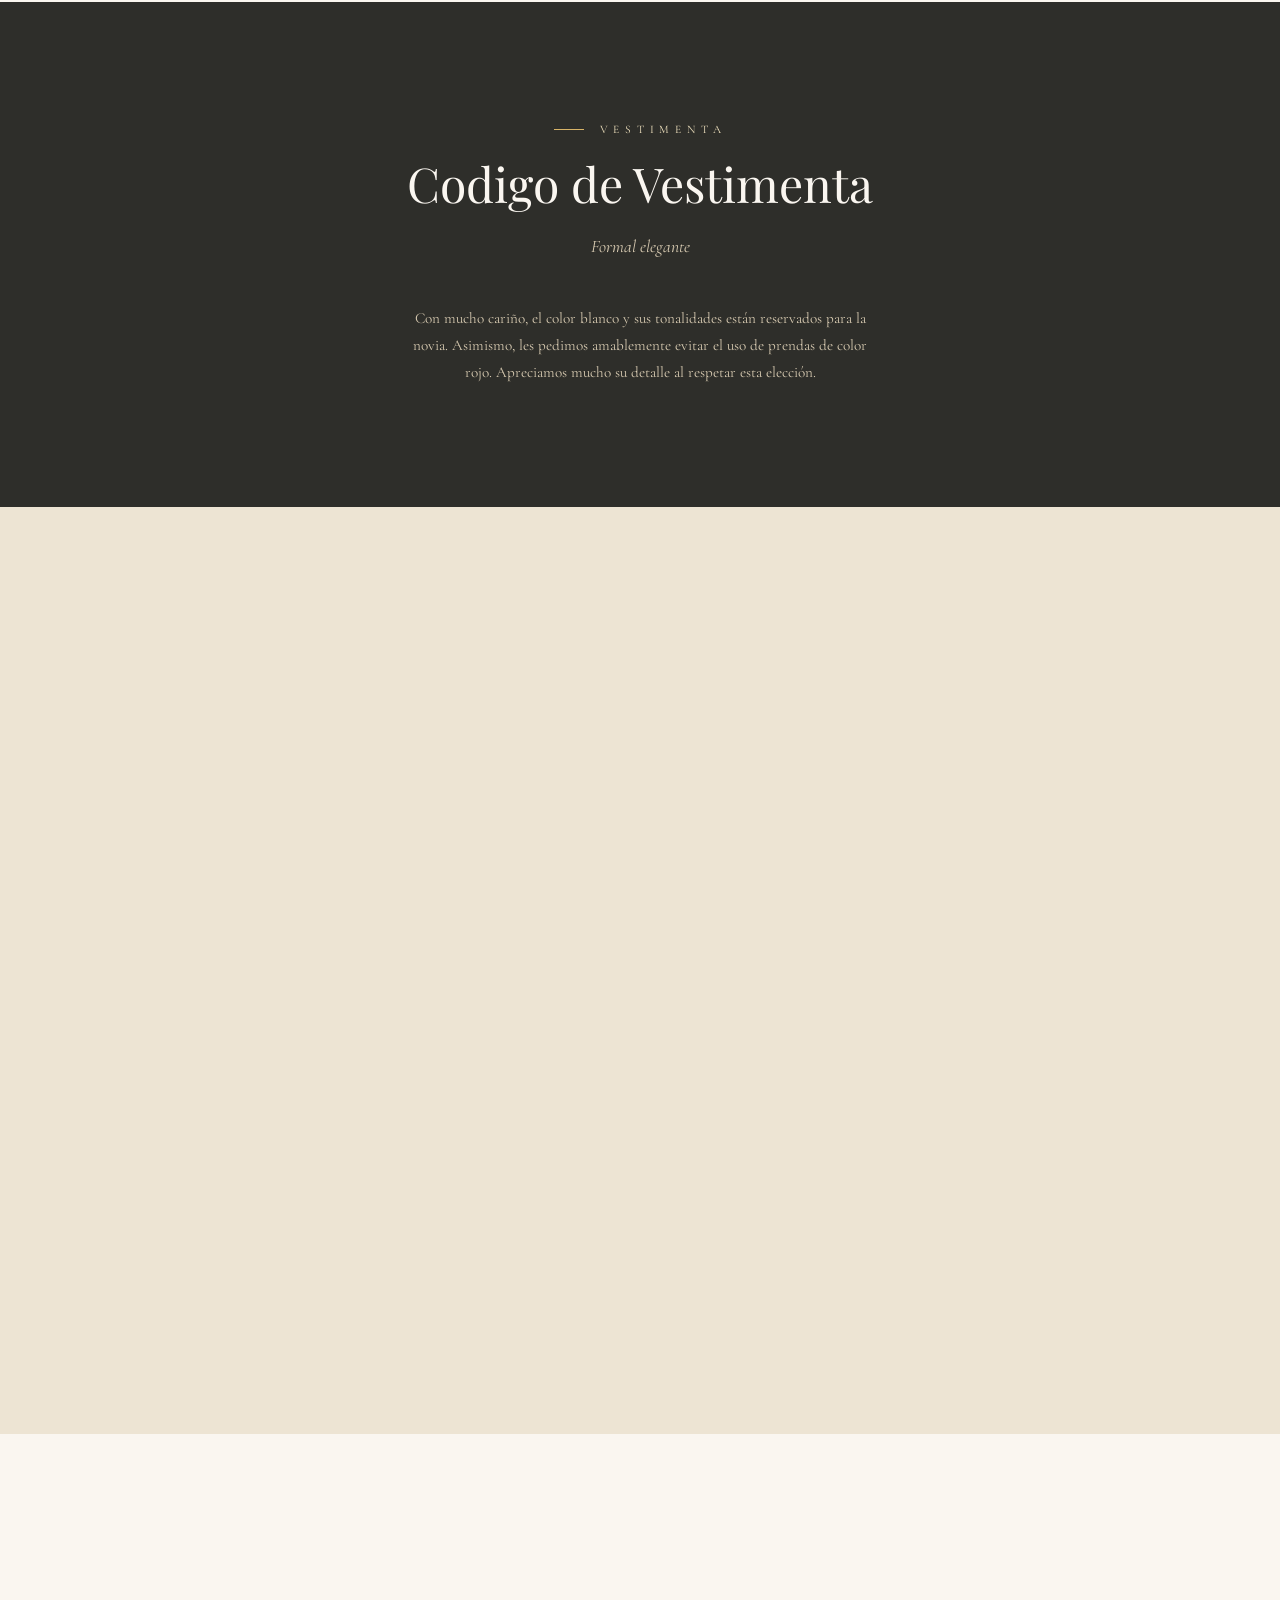
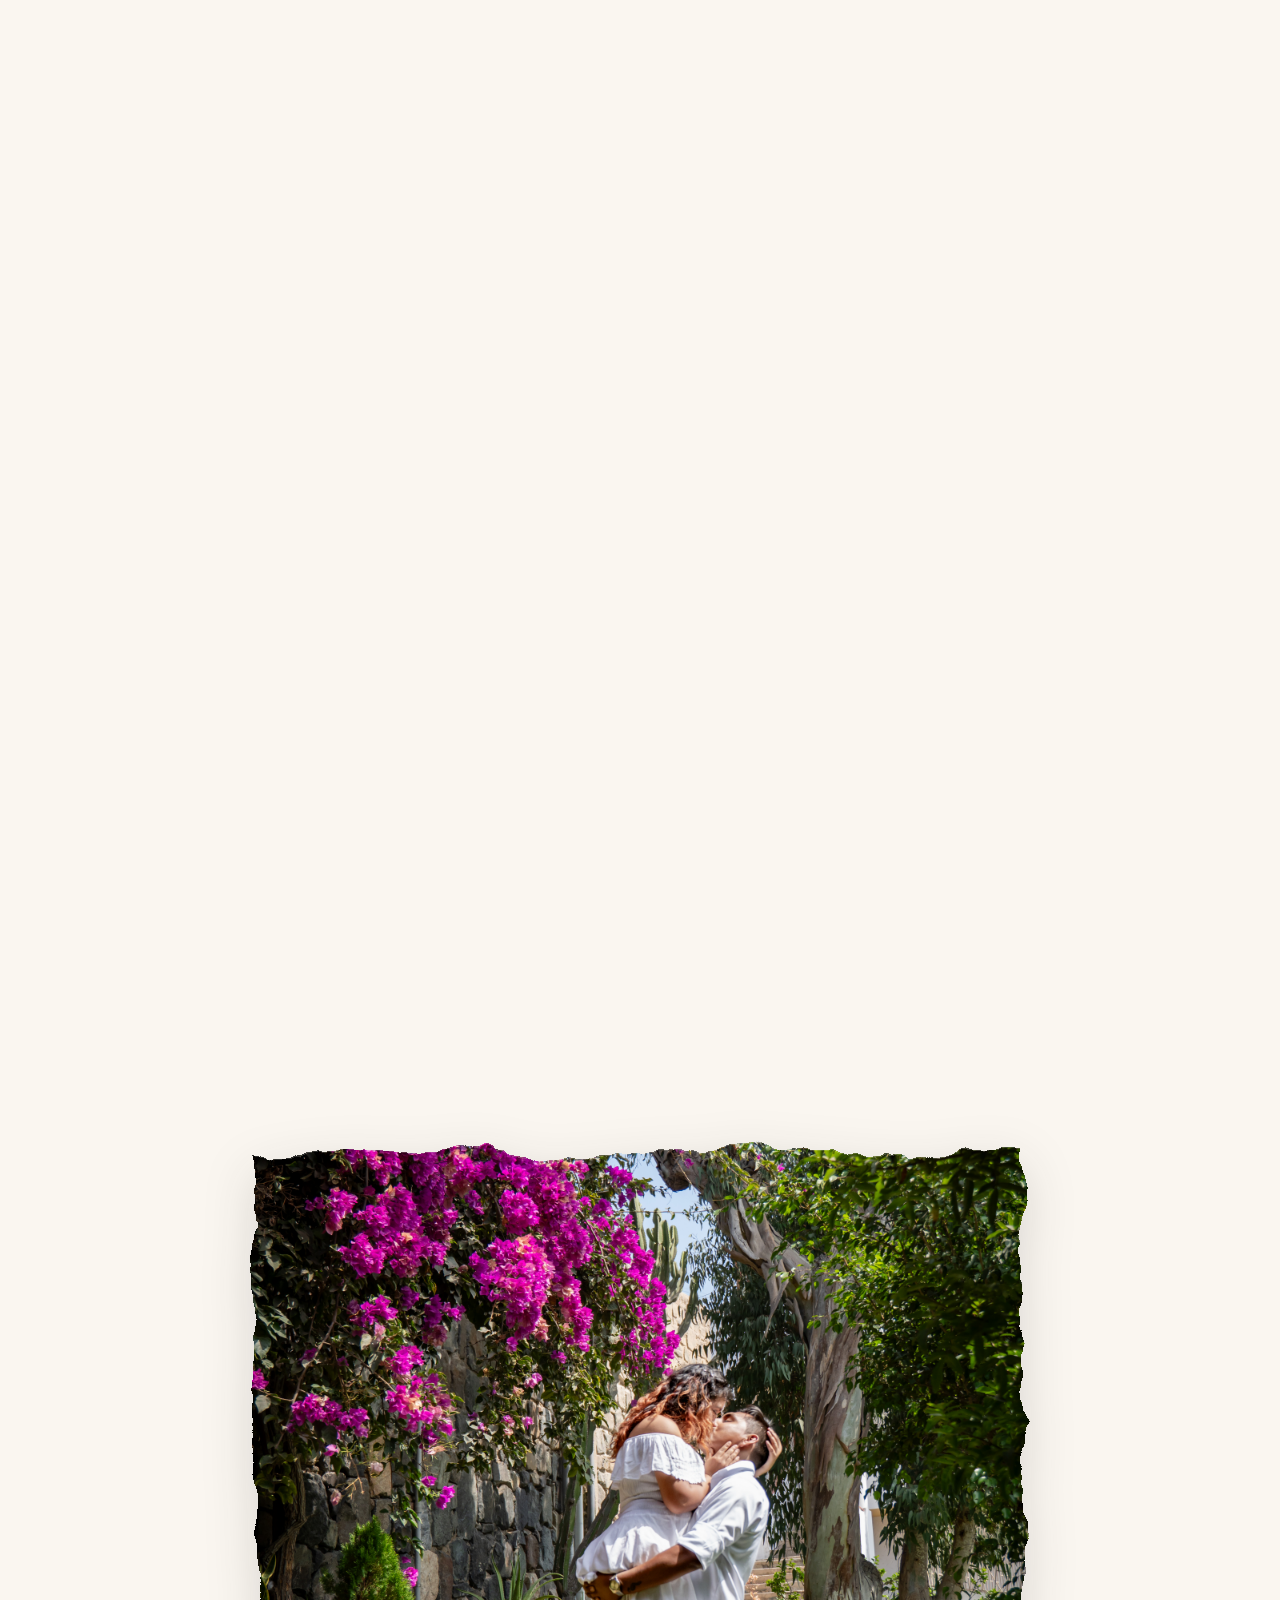
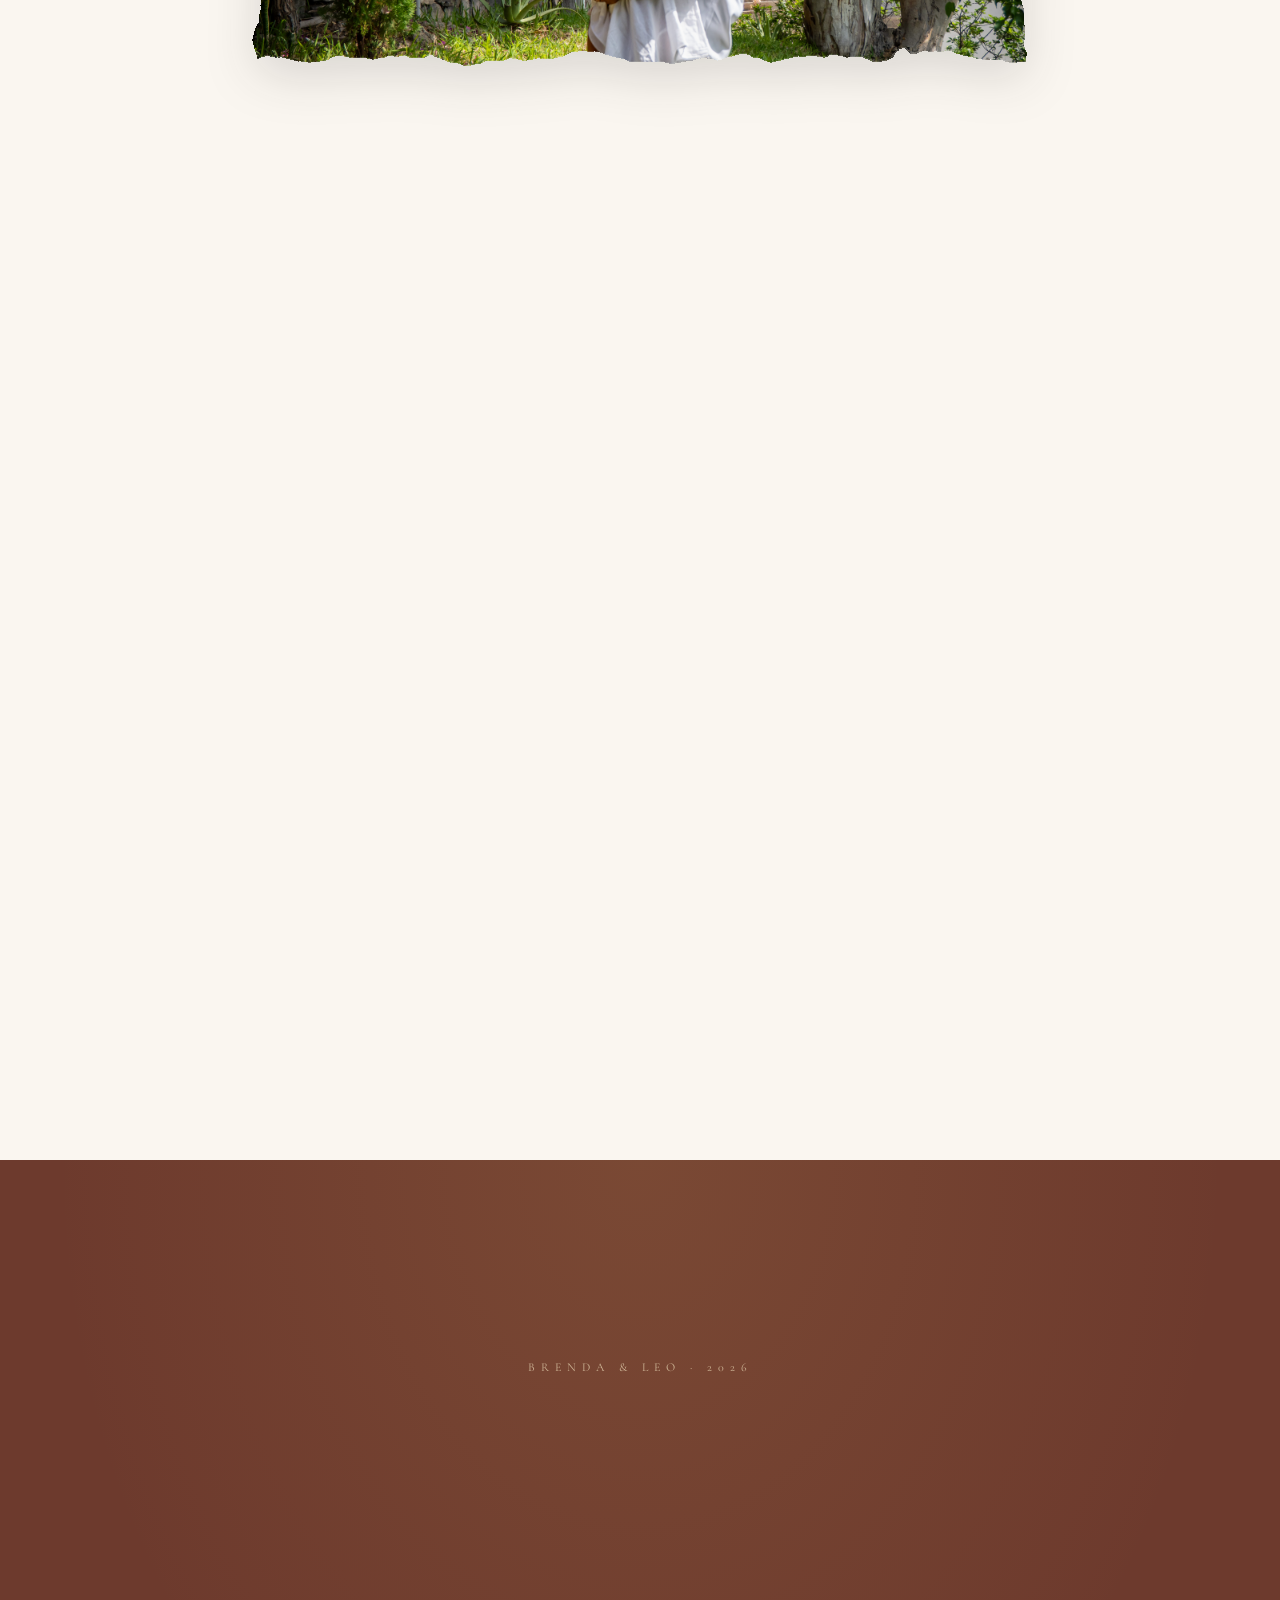
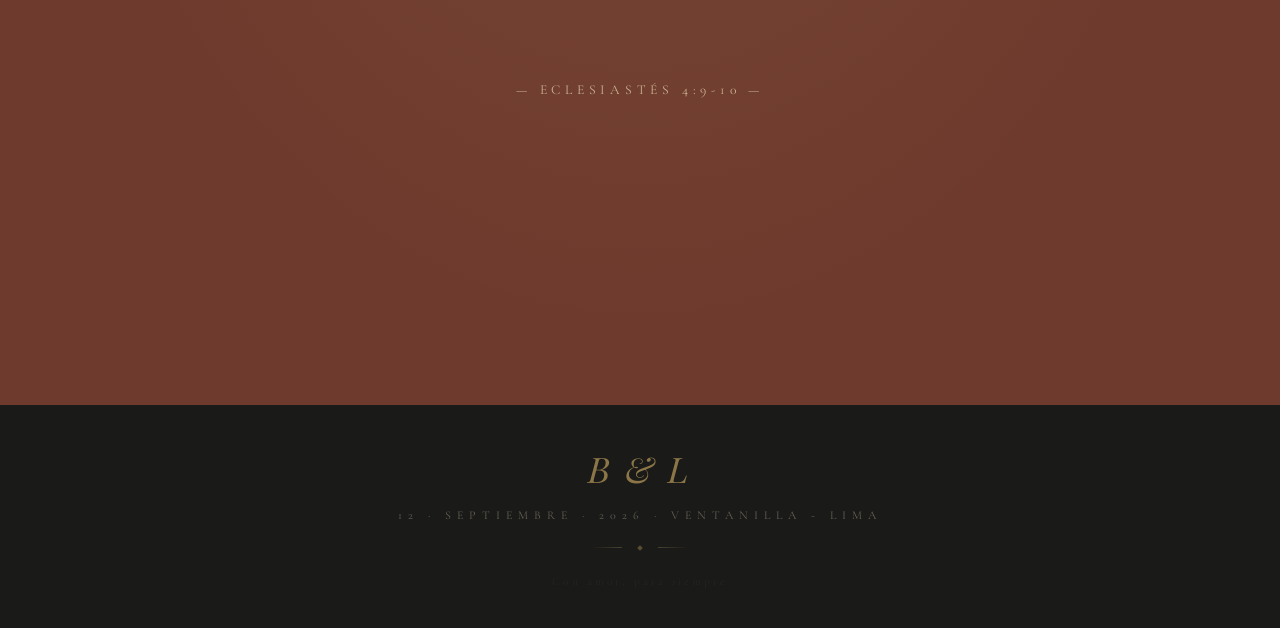
==== commit e1263f1d: "Update index.html" ====
--- a/invitacion/index.html
+++ b/invitacion/index.html
@@ -465,69 +465,56 @@
   <!-- ══════════════════════════════════════════════════════════
        MESA DE REGALOS
        ══════════════════════════════════════════════════════════ -->
-  <section class="section" id="gifts" aria-labelledby="gifts-title">
-    <div class="section-inner text-center">
-
-      <p class="section-tag reveal" style="justify-content:center">Obsequios</p>
-
-      <h2 class="section-title reveal reveal-delay-1" id="gifts-title">
-        Mesa de <em>Regalos</em>
-      </h2>
-
-      <div class="ornament reveal reveal-delay-2" aria-hidden="true">
-        <div class="ornament-line"></div>
-        <div class="ornament-diamond"></div>
-        <div class="ornament-line"></div>
-      </div>
-
-      <p class="section-subtitle reveal reveal-delay-3" style="max-width:550px;margin:0 auto 40px">
-        Su presencia en nuestro gran día es el regalo más especial. Si desean tener un detalle adicional con nosotros, les compartimos nuestras opciones:
-      </p>
-
-      <div class="gifts-grid">
-        
-        <div class="gift-card reveal reveal-delay-4">
-          <div class="gift-icon">
-            <svg viewBox="0 0 24 24" stroke-width="1.2" aria-hidden="true">
-              <path stroke-linecap="round" stroke-linejoin="round" d="M21.75 6.75v10.5a2.25 2.25 0 0 1-2.25 2.25h-15a2.25 2.25 0 0 1-2.25-2.25V6.75m19.5 0A2.25 2.25 0 0 0 19.5 4.5h-15a2.25 2.25 0 0 0-2.25 2.25m19.5 0v.243a2.25 2.25 0 0 1-1.07 1.916l-7.5 4.615a2.25 2.25 0 0 1-2.36 0L3.32 8.909A2.25 2.25 0 0 1 2.25 6.993V6.75" />
-            </svg>
-          </div>
-          <h3>Lluvia de Sobres</h3>
-          <p>El mejor regalo es que nos acompañen en nuestro gran día, sus muestras de cariño nos ayudan a construir nuestro nuevo comienzo. Si desean hacernos un obsequio ponemos a su disposición los siguientes datos</p>
-          <div class="bank-details">
+<section class="section" id="gifts" aria-labelledby="gifts-title">
+  <div class="section-inner text-center">
+
+    <p class="section-tag reveal" style="justify-content:center">Obsequios</p>
+
+    <h2 class="section-title reveal reveal-delay-1" id="gifts-title">
+      Detalles para los <em>Novios</em>
+    </h2>
+
+    <div class="ornament reveal reveal-delay-2" aria-hidden="true">
+      <div class="ornament-line"></div>
+      <div class="ornament-diamond"></div>
+      <div class="ornament-line"></div>
+    </div>
+
+    <p class="section-subtitle reveal reveal-delay-3" style="max-width:550px;margin:0 auto 40px">
+      Su compañía en nuestro gran día es nuestro mayor regalo. Si desean tener un detalle adicional, hemos preparado una lista con mucho cariño para nuestro nuevo hogar.
+    </p>
+
+    <div class="gifts-grid">
+      
+      <div class="gift-card reveal reveal-delay-4">
+        <div class="gift-icon">
+          <svg viewBox="0 0 24 24" fill="none" stroke="currentColor" stroke-width="1.2">
+            <path stroke-linecap="round" stroke-linejoin="round" d="M12 21v-8.25M15.75 21v-8.25M8.25 21v-8.25M3 9l9-6 9 6m-1.5 3.75V18.75a2.25 2.25 0 0 1-2.25 2.25h-9A2.25 2.25 0 0 1 5.25 18.75V12.75" />
+          </svg>
+        </div>
+        <h3>Lista de Deseos</h3>
+        <p>Hemos seleccionado artículos especiales para empezar nuestra nueva etapa. Pueden ver nuestra lista aquí:</p>
+        <a href="/regalos" class="btn-regalos-editorial">Ver nuestra lista</a>
+      </div>
+
+      <div class="gift-card reveal reveal-delay-5">
+        <div class="gift-icon">
+          <svg viewBox="0 0 24 24" fill="none" stroke="currentColor" stroke-width="1.2">
+            <path stroke-linecap="round" stroke-linejoin="round" d="M21.75 6.75v10.5a2.25 2.25 0 0 1-2.25 2.25h-15a2.25 2.25 0 0 1-2.25-2.25V6.75m19.5 0A2.25 2.25 0 0 0 19.5 4.5h-15a2.25 2.25 0 0 0-2.25 2.25m19.5 0v.243a2.25 2.25 0 0 1-1.07 1.916l-7.5 4.615a2.25 2.25 0 0 1-2.36 0L3.32 8.909A2.25 2.25 0 0 1 2.25 6.993V6.75" />
+          </svg>
+        </div>
+        <h3>Lluvia de Sobres</h3>
+        <p>Si prefieren apoyarnos con una contribución, pueden realizar una transferencia bancaria:</p>
+        <div class="bank-details" style="margin-top: 15px;">
             <p><strong>Banco:</strong> BBVA</p>
-            <p><strong>Titular:</strong>Brenda Seguro</p>
-            <div class="clabe-row">
-              <p><strong>CCI:</strong>01181400021486100916</p>
-              
-              <button class="icon-copy-btn" onclick="copyToClipboard('012345678901234567', this)" aria-label="Copiar CLABE" title="Copiar CLABE">
-                <svg viewBox="0 0 24 24" fill="none" stroke="currentColor" stroke-width="1.5" stroke-linecap="round" stroke-linejoin="round">
-                  <rect x="9" y="9" width="13" height="13" rx="2" ry="2"></rect>
-                  <path d="M5 15H4a2 2 0 0 1-2-2V4a2 2 0 0 1 2-2h9a2 2 0 0 1 2 2v1"></path>
-                </svg>
-              </button>
-            </div>
-          </div>
-        </div>
-
-        <div class="gift-card reveal reveal-delay-5">
-          <div class="gift-icon">
-            <svg viewBox="0 0 24 24" stroke-width="1.2" aria-hidden="true">
-              <path stroke-linecap="round" stroke-linejoin="round" d="M21 8.25c0-2.485-2.099-4.5-4.688-4.5-1.935 0-3.597 1.126-4.312 2.733-.715-1.607-2.377-2.733-4.313-2.733C5.1 3.75 3 5.765 3 8.25c0 7.22 9 12 9 12s9-4.78 9-12Z" />
-            </svg>
-          </div>
-          <h3>Mesa de Regalos</h3>
-          <p>También hemos preparado una lista en tiendas departamentales con artículos que nos ayudarán a construir nuestro nuevo hogar:</p>
-          <div class="store-links">
-            <a href="URL_LIVERPOOL" target="_blank" class="store-btn">Liverpool (Evento 12345)</a>
-            <a href="URL_AMAZON" target="_blank" class="store-btn">Amazon</a>
-          </div>
-        </div>
-
-      </div>
-    </div>
-  </section>
-  <!-- /gifts -->
+            <p><strong>Titular:</strong> Brenda Seguro</p>
+            <p><strong>CCI:</strong> 01181400021486100916</p>
+        </div>
+      </div>
+
+    </div>
+  </div>
+</section>
 
 
     <!-- /foto 5 -->
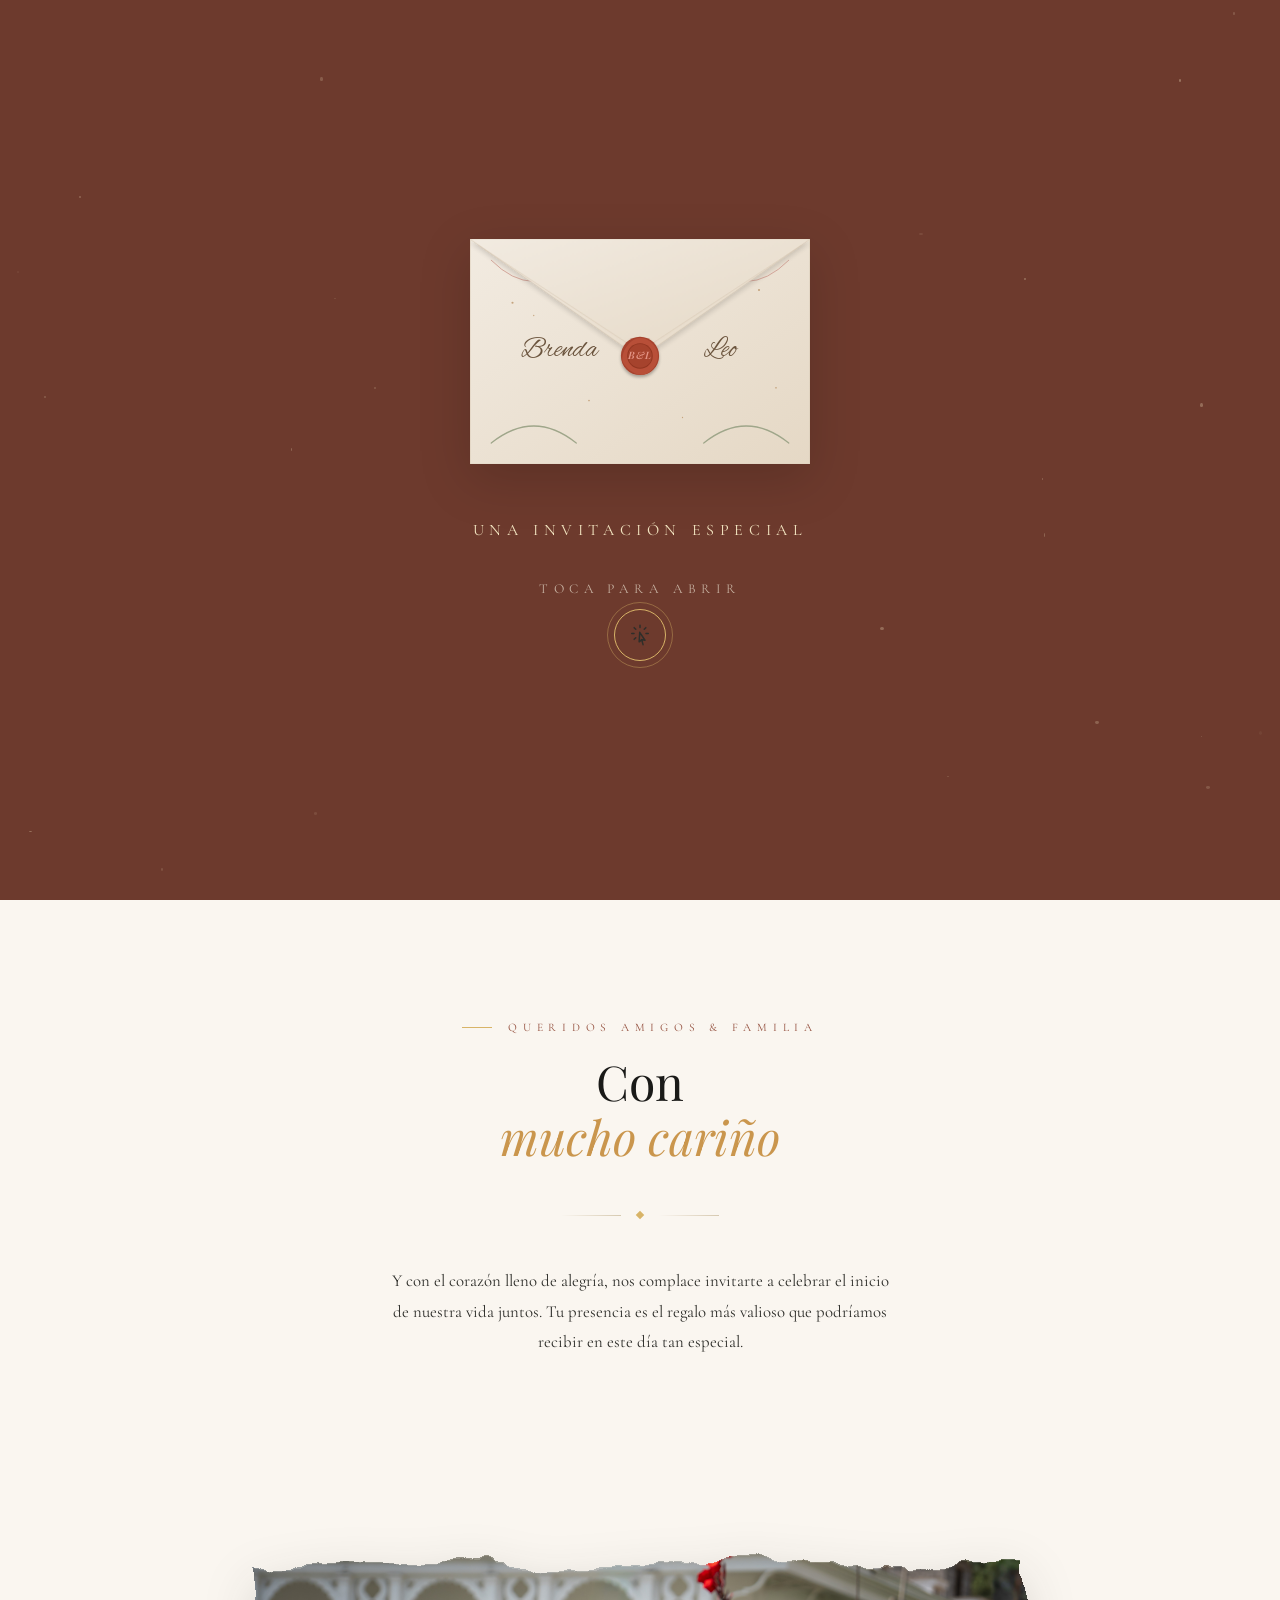
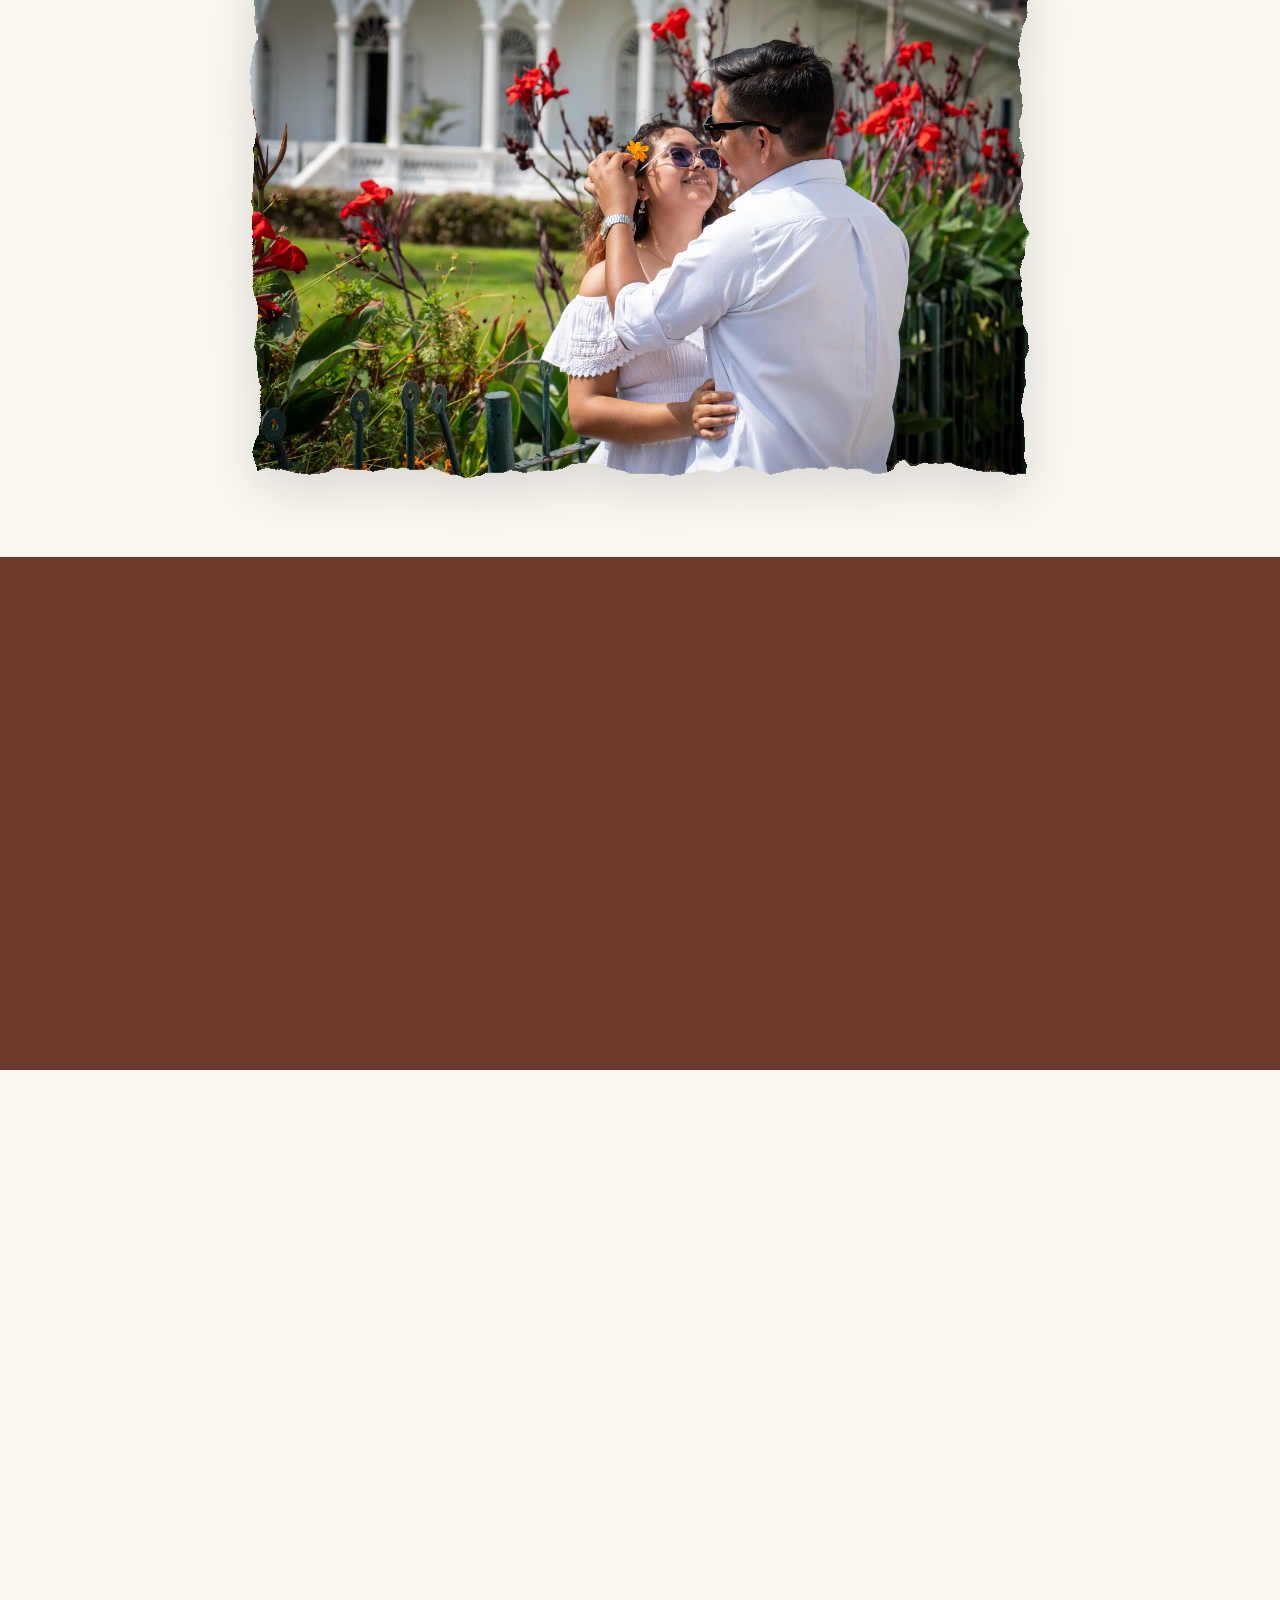
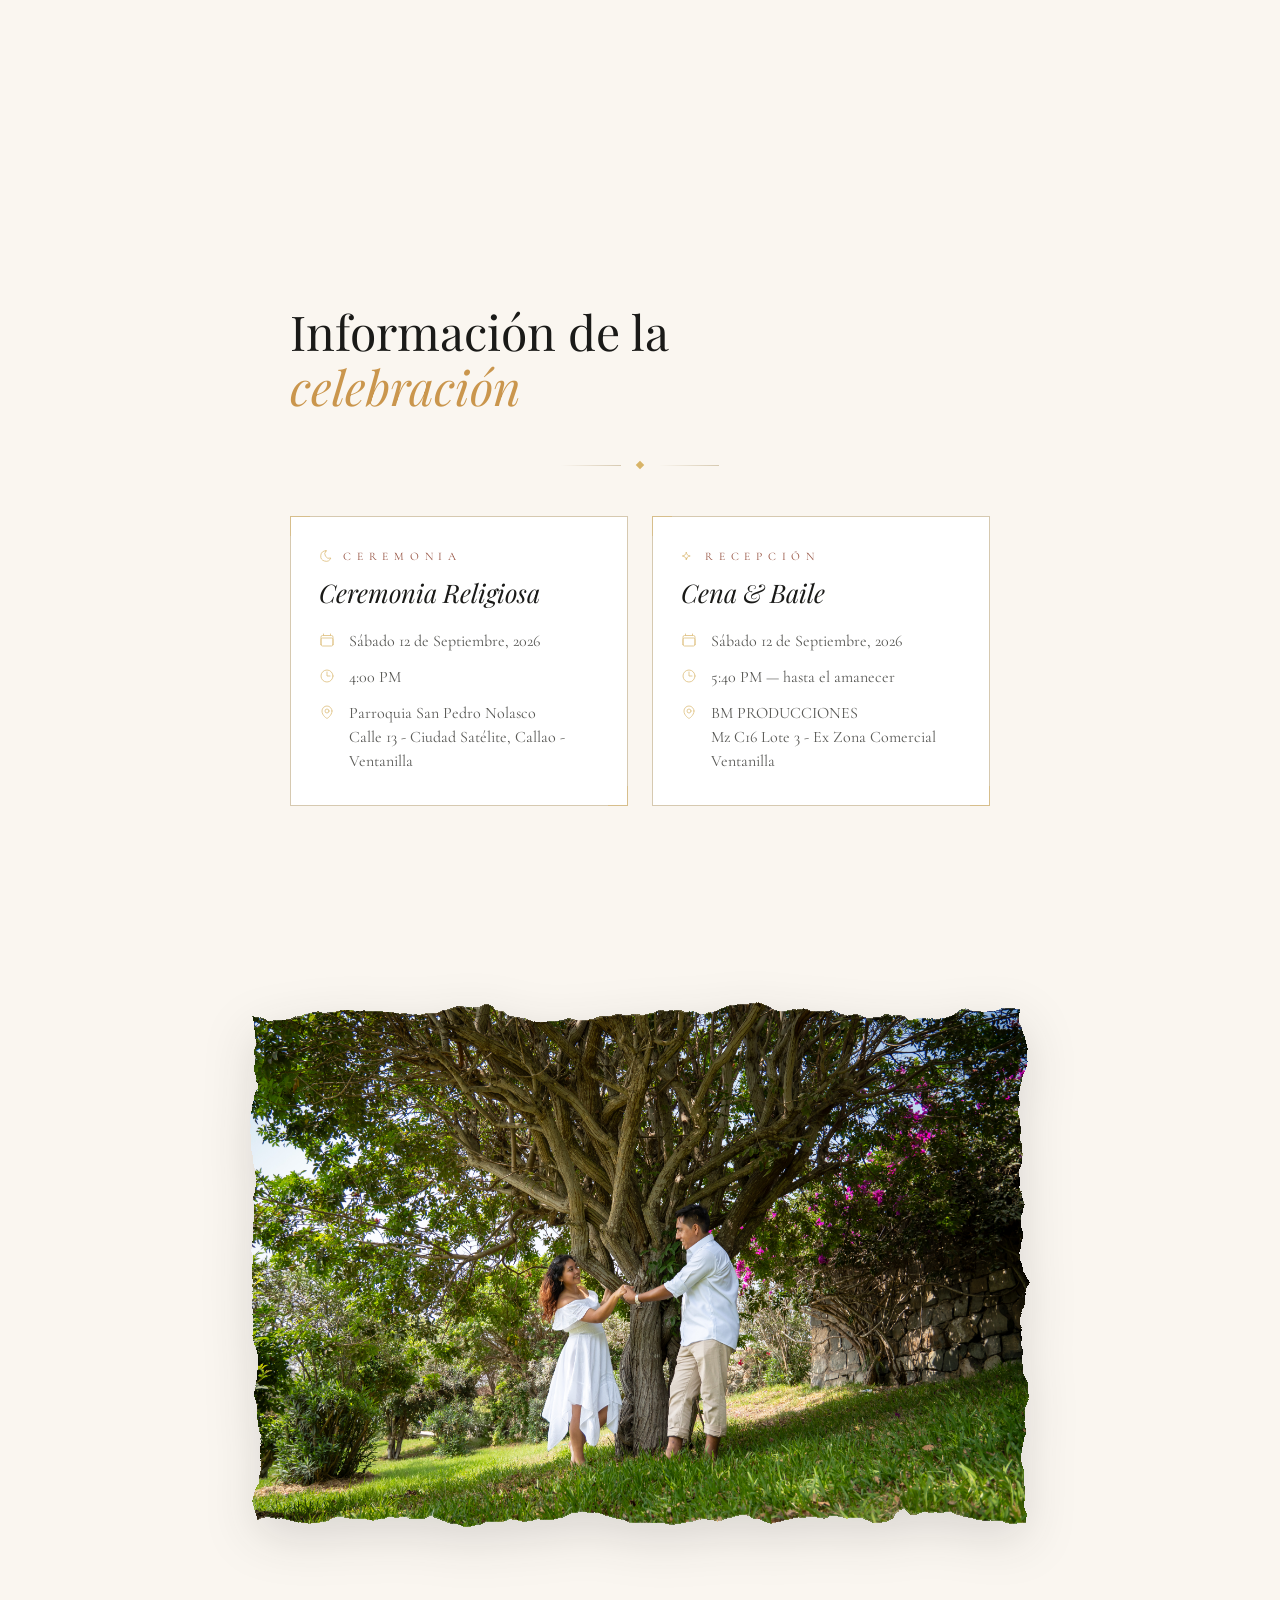
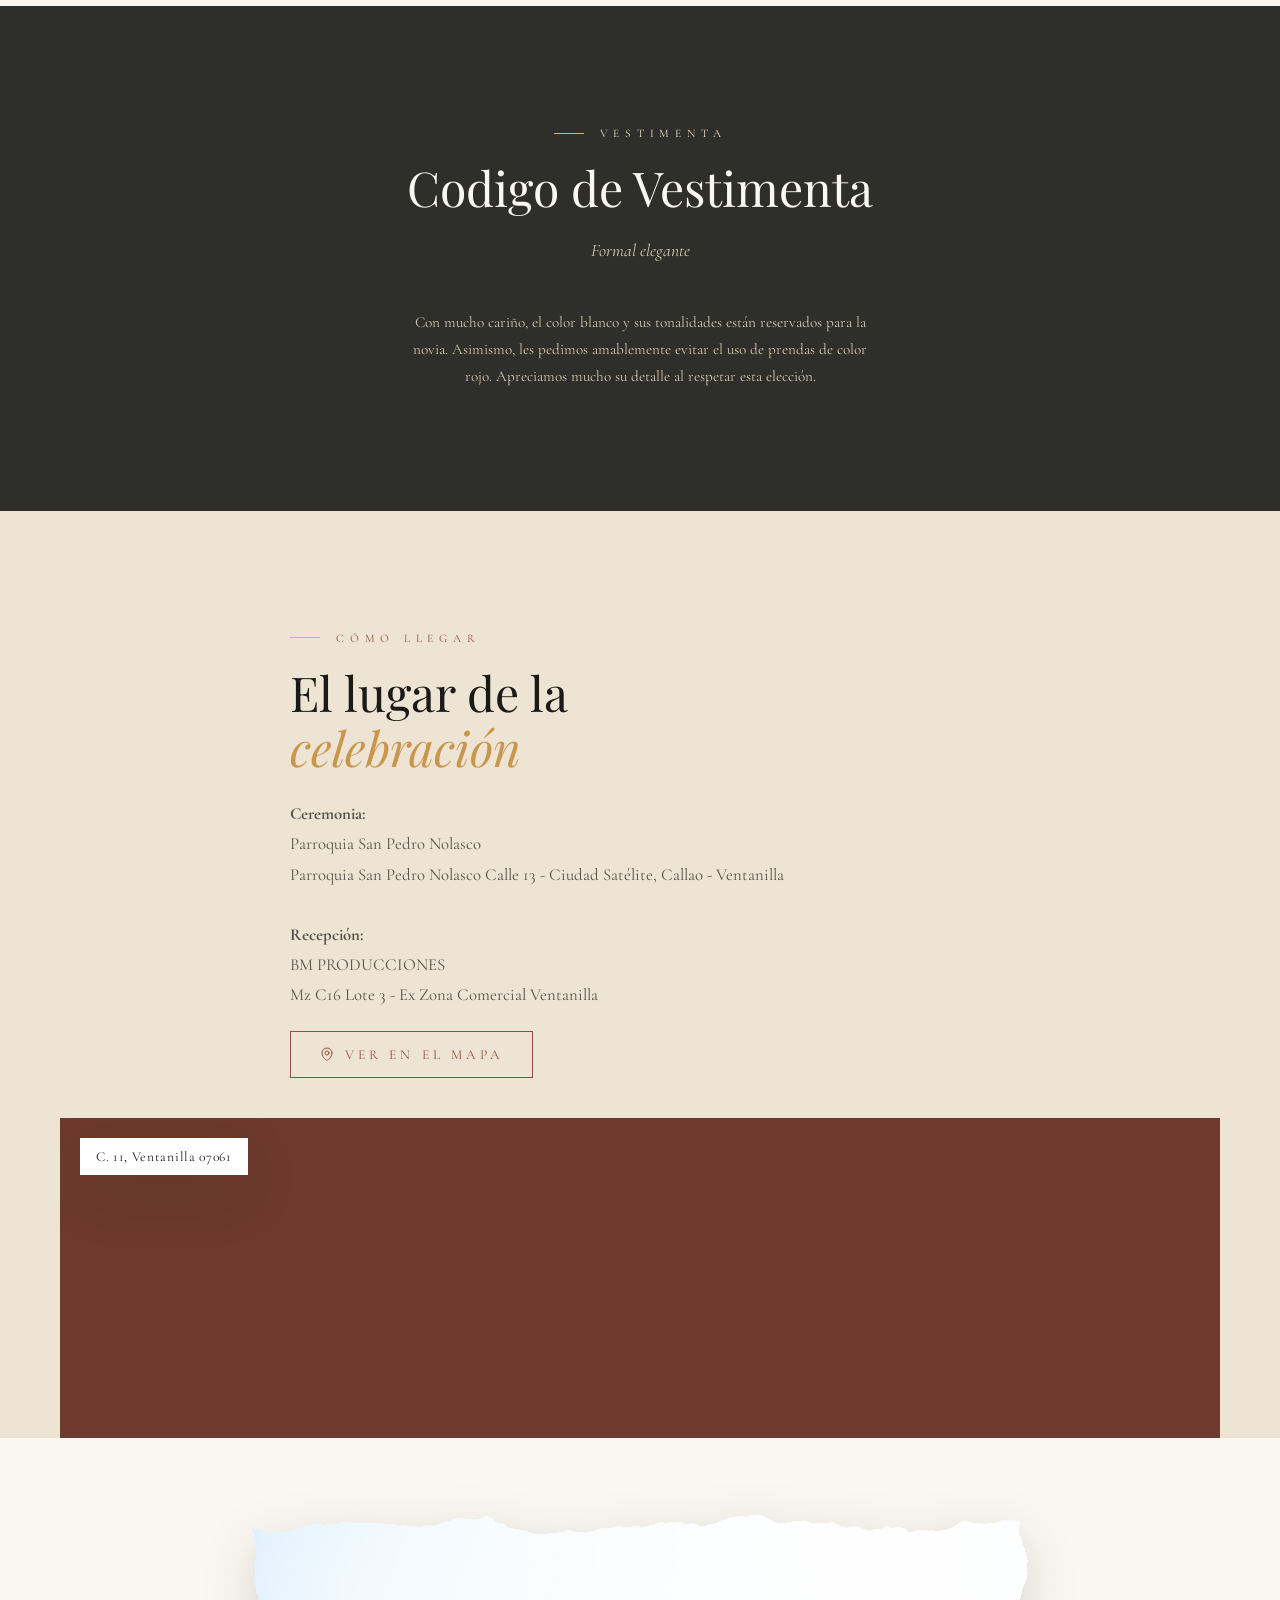
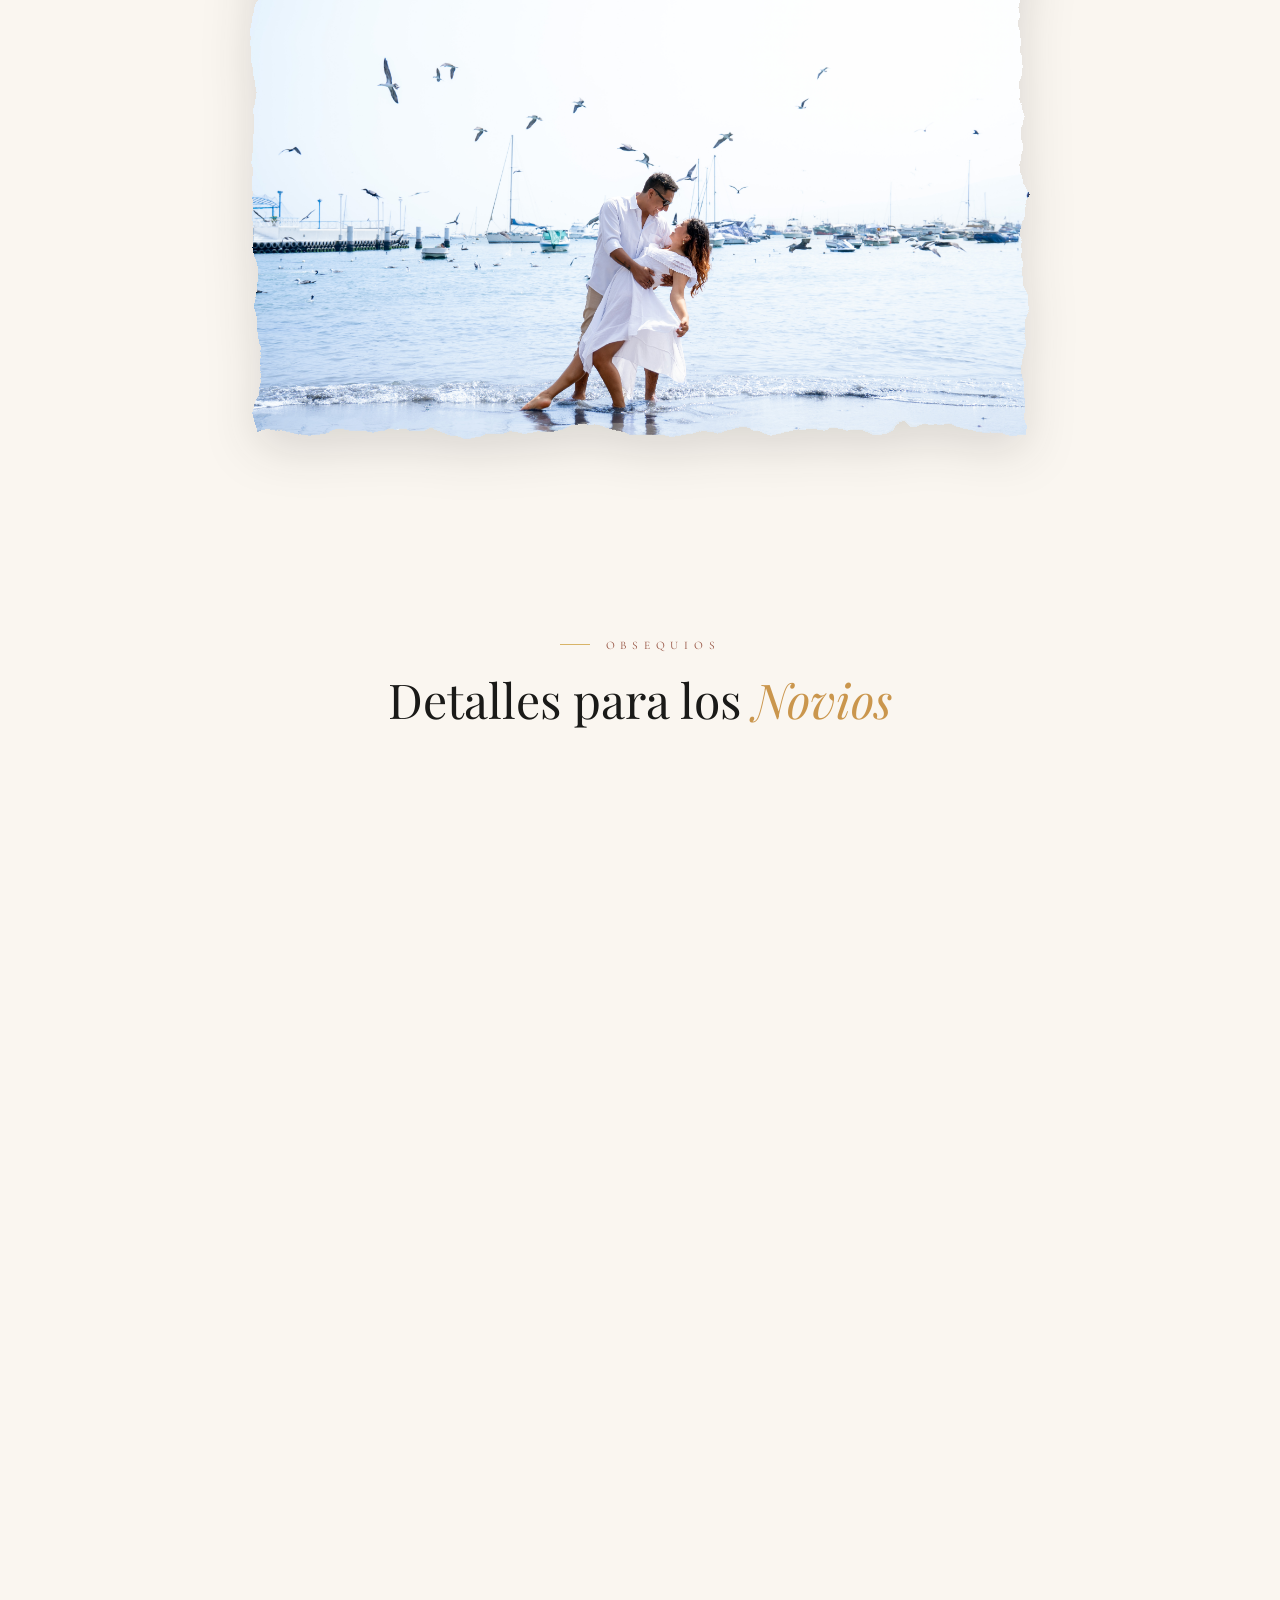
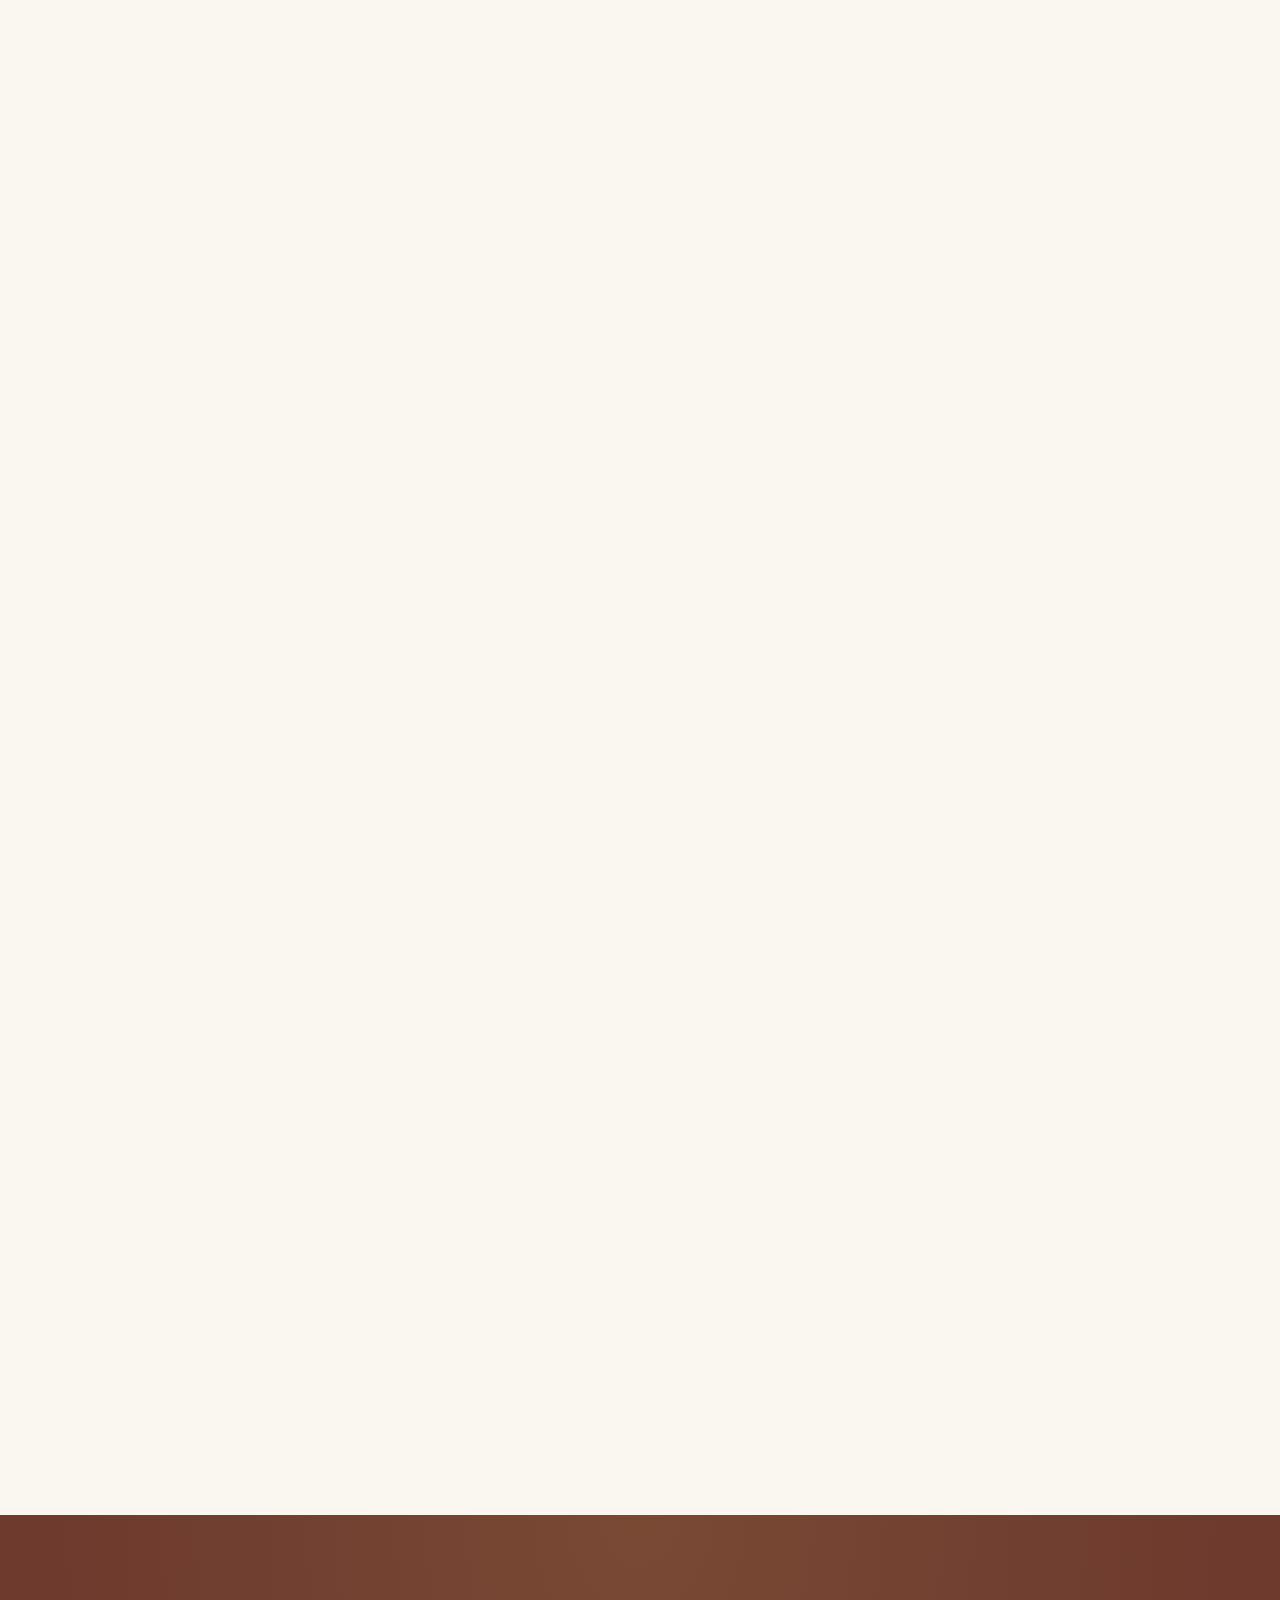
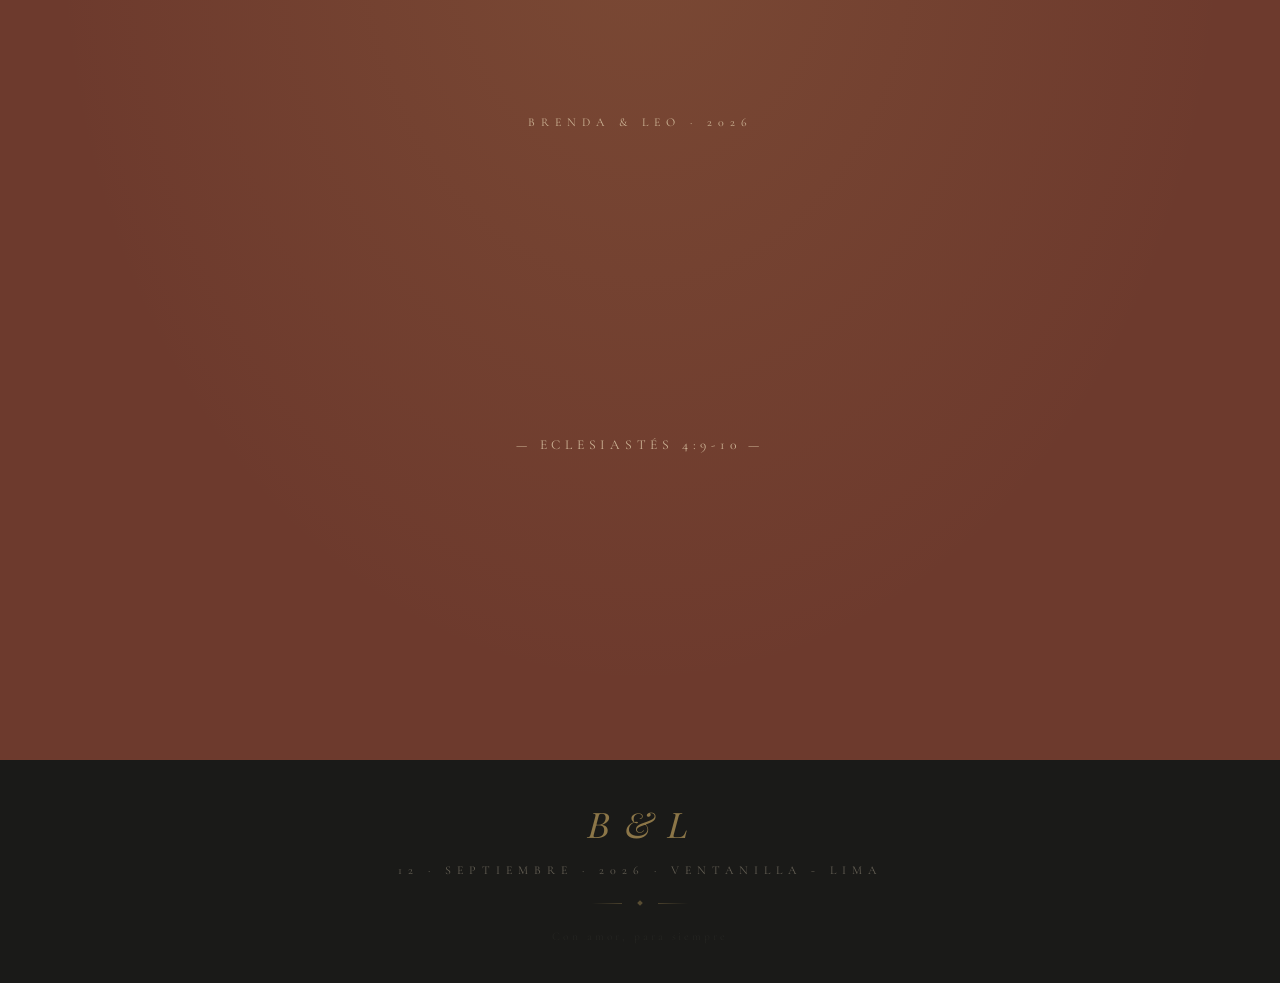
==== commit 91dd115d: "Update index.html" ====
--- a/invitacion/index.html
+++ b/invitacion/index.html
@@ -220,16 +220,15 @@
   <!-- ══════════════════════════════════════════════════════════
        CUENTA REGRESIVA
        ══════════════════════════════════════════════════════════ -->
-  <section class="section" id="countdown" aria-labelledby="countdown-title">
+<section class="section" id="countdown" aria-labelledby="countdown-title">
     <div class="section-inner text-center">
-
-      <p class="section-tag reveal">Faltan</p>
 
       <h2 class="section-title reveal reveal-delay-1" id="countdown-title">
         El gran día se <em>acerca</em>
       </h2>
 
-      <!-- Grid de la cuenta regresiva -->
+      <p class="section-tag reveal">Faltan</p>
+
       <div class="countdown-grid" role="timer" aria-label="Cuenta regresiva para la boda">
 
         <div class="countdown-item reveal reveal-delay-1">
@@ -507,8 +506,9 @@
         <p>Si prefieren apoyarnos con una contribución, pueden realizar una transferencia bancaria:</p>
         <div class="bank-details" style="margin-top: 15px;">
             <p><strong>Banco:</strong> BBVA</p>
-            <p><strong>Titular:</strong> Brenda Seguro</p>
+            <p><strong>Titular:</strong> Brenda Segura</p>
             <p><strong>CCI:</strong> 01181400021486100916</p>
+           <p><strong>PLIN:</strong> 907665513</p>
         </div>
       </div>
 
--- a/invitacion/style.css
+++ b/invitacion/style.css
@@ -1586,3 +1586,65 @@
 .foto-editorial-wrap:hover .foto-principal {
   transform: scale(1.02);
 }
+/* ==========================================================================
+   ESTILOS ADICIONALES PARA MESA DE REGALOS
+   ========================================================================== */
+
+/* Estilo para el botón editorial del enlace a la lista */
+.btn-regalos-editorial {
+    display: inline-block;
+    margin-top: 15px;
+    padding: 12px 30px;
+    background-color: transparent;
+    border: 1px solid var(--color-acento, #A89078);
+    color: var(--color-texto, #2C2A28);
+    text-transform: uppercase;
+    letter-spacing: 2px;
+    font-size: 0.8rem;
+    text-decoration: none;
+    transition: all 0.3s ease;
+    border-radius: 2px;
+}
+
+.btn-regalos-editorial:hover {
+    background-color: var(--color-acento, #A89078);
+    color: #fff;
+    cursor: pointer;
+}
+
+/* Ajuste para las tarjetas de regalos para que sean simétricas */
+.gifts-grid {
+    display: grid;
+    grid-template-columns: repeat(auto-fit, minmax(300px, 1fr));
+    gap: 2rem;
+    margin-top: 2rem;
+}
+
+.gift-card {
+    padding: 2rem;
+    border: 1px solid #E5E0D8;
+    background-color: #fff;
+    display: flex;
+    flex-direction: column;
+    align-items: center;
+    text-align: center;
+}
+
+.gift-icon {
+    width: 50px;
+    height: 50px;
+    margin-bottom: 1.5rem;
+    color: var(--color-acento, #A89078);
+}
+
+.bank-details {
+    margin-top: 1.5rem;
+    font-size: 0.9rem;
+    line-height: 1.8;
+}
+
+/* Asegurar que los iconos de la mesa se vean bien */
+.gift-card svg {
+    width: 100%;
+    height: 100%;
+}
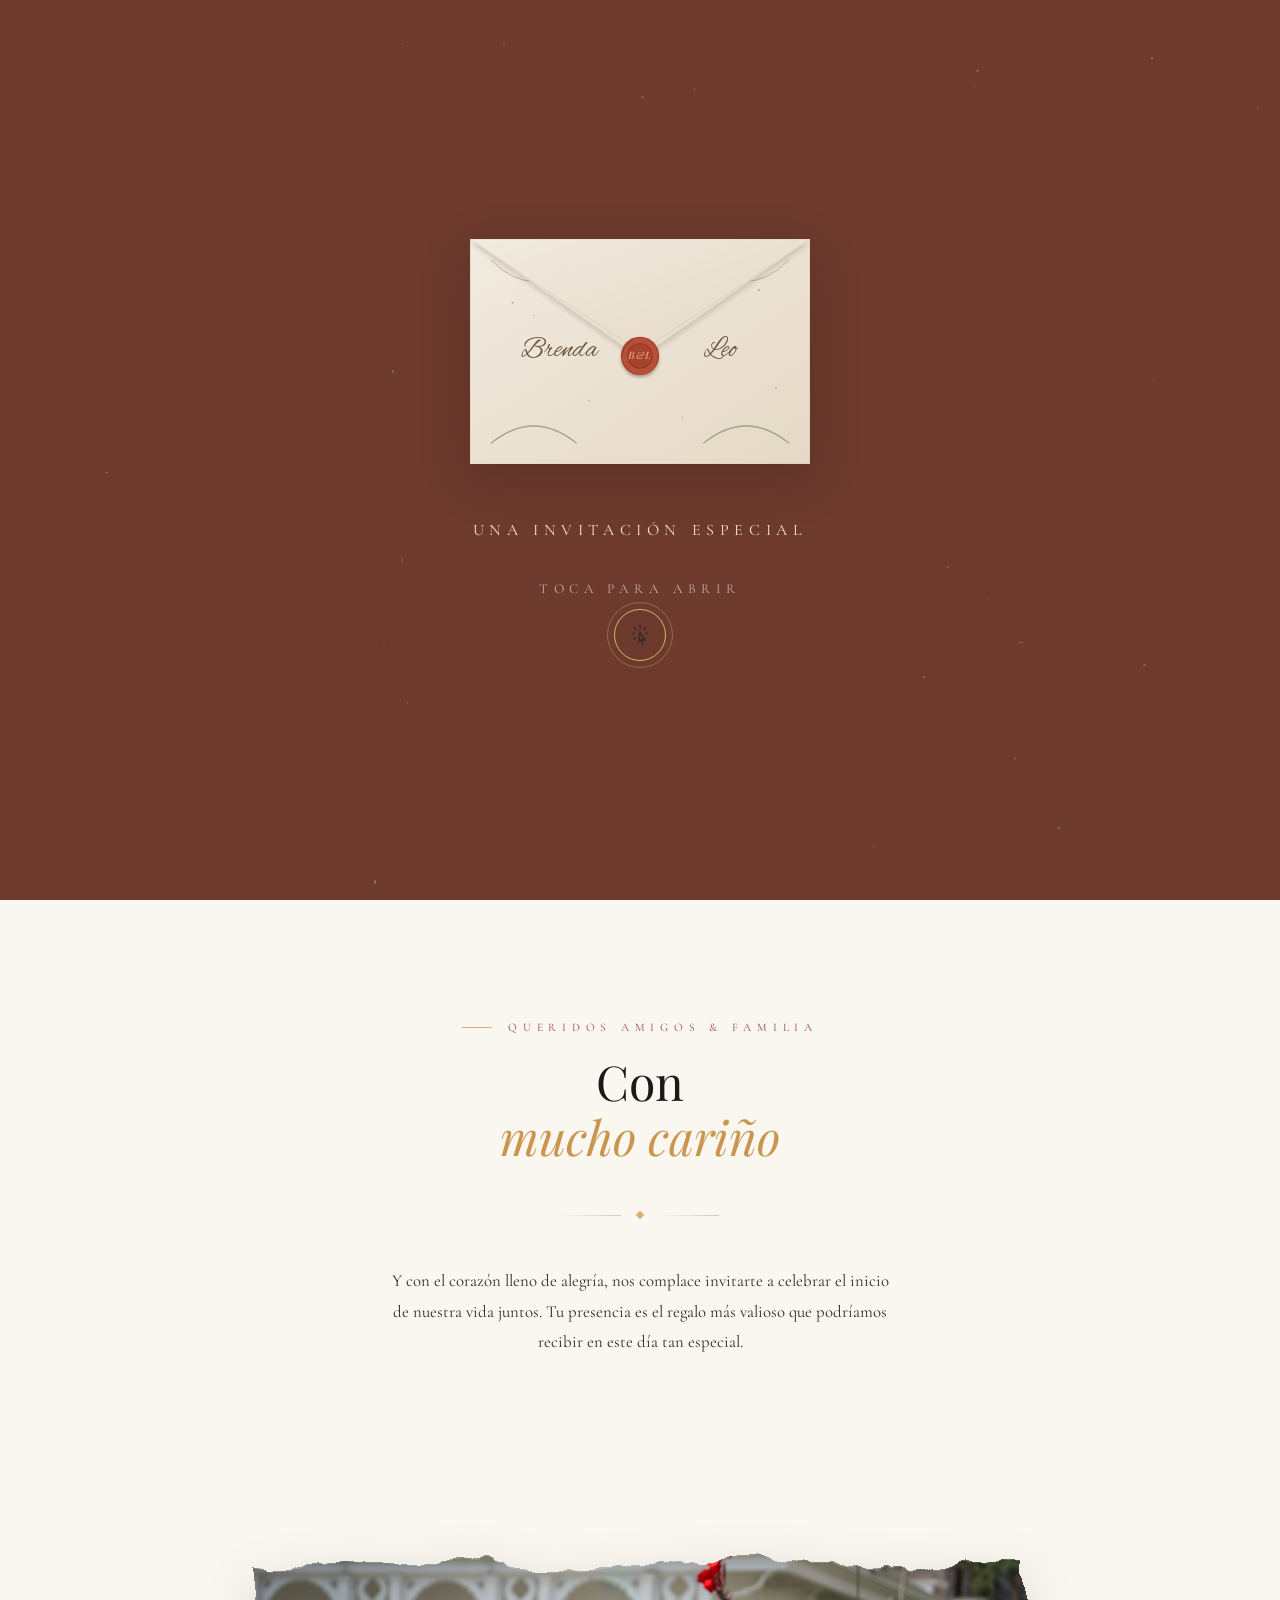
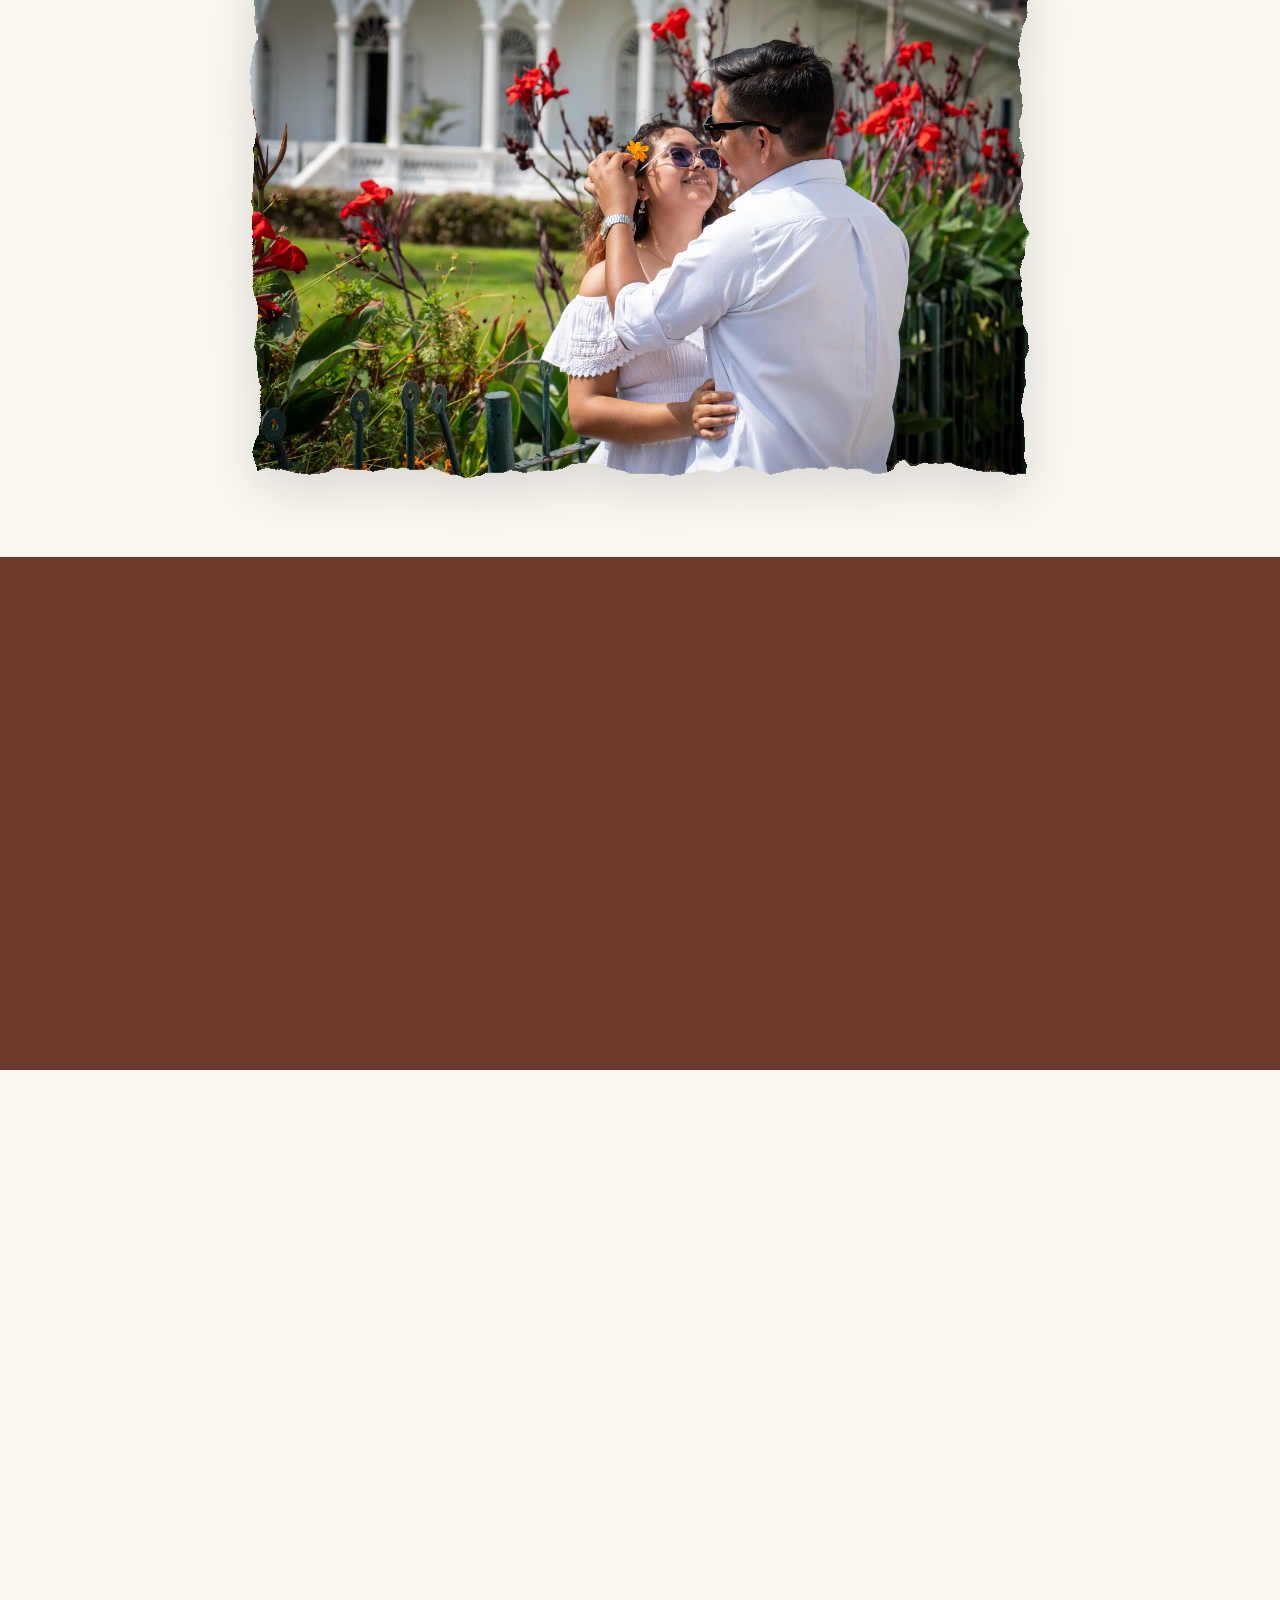
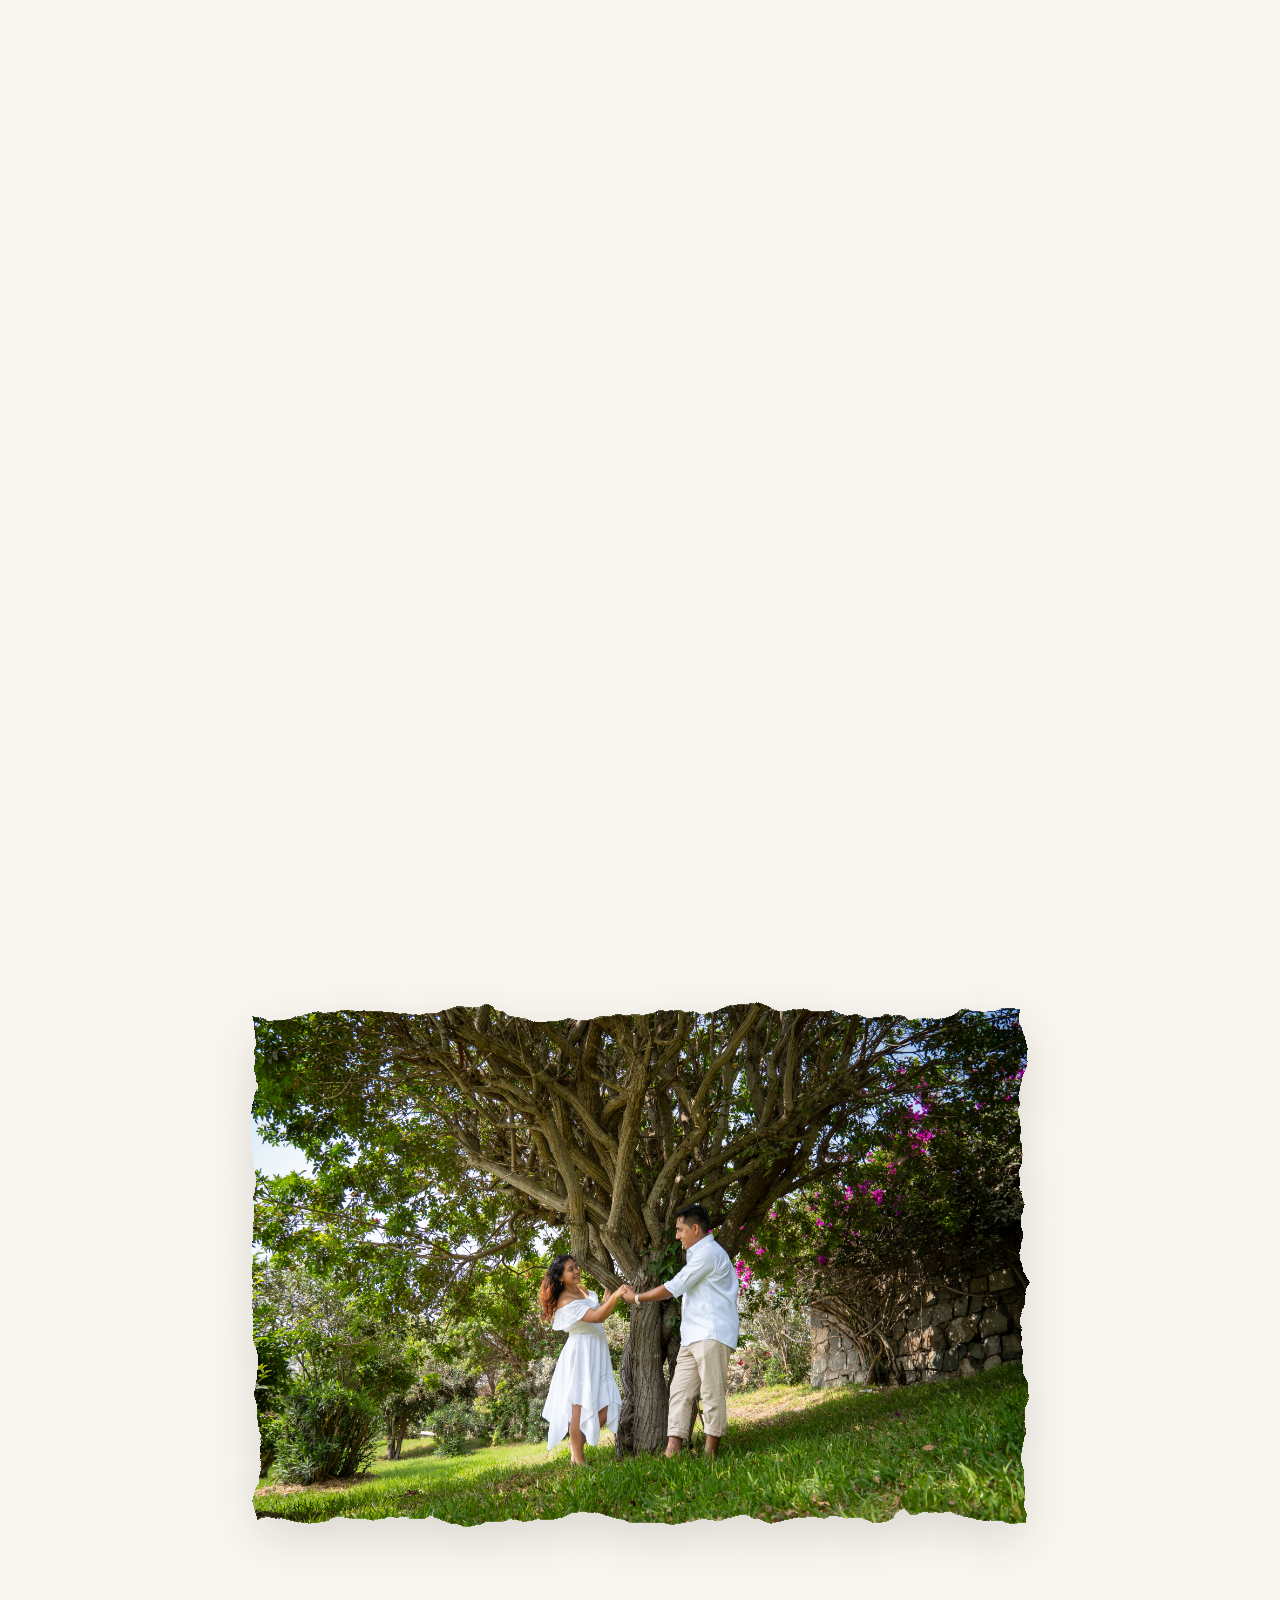
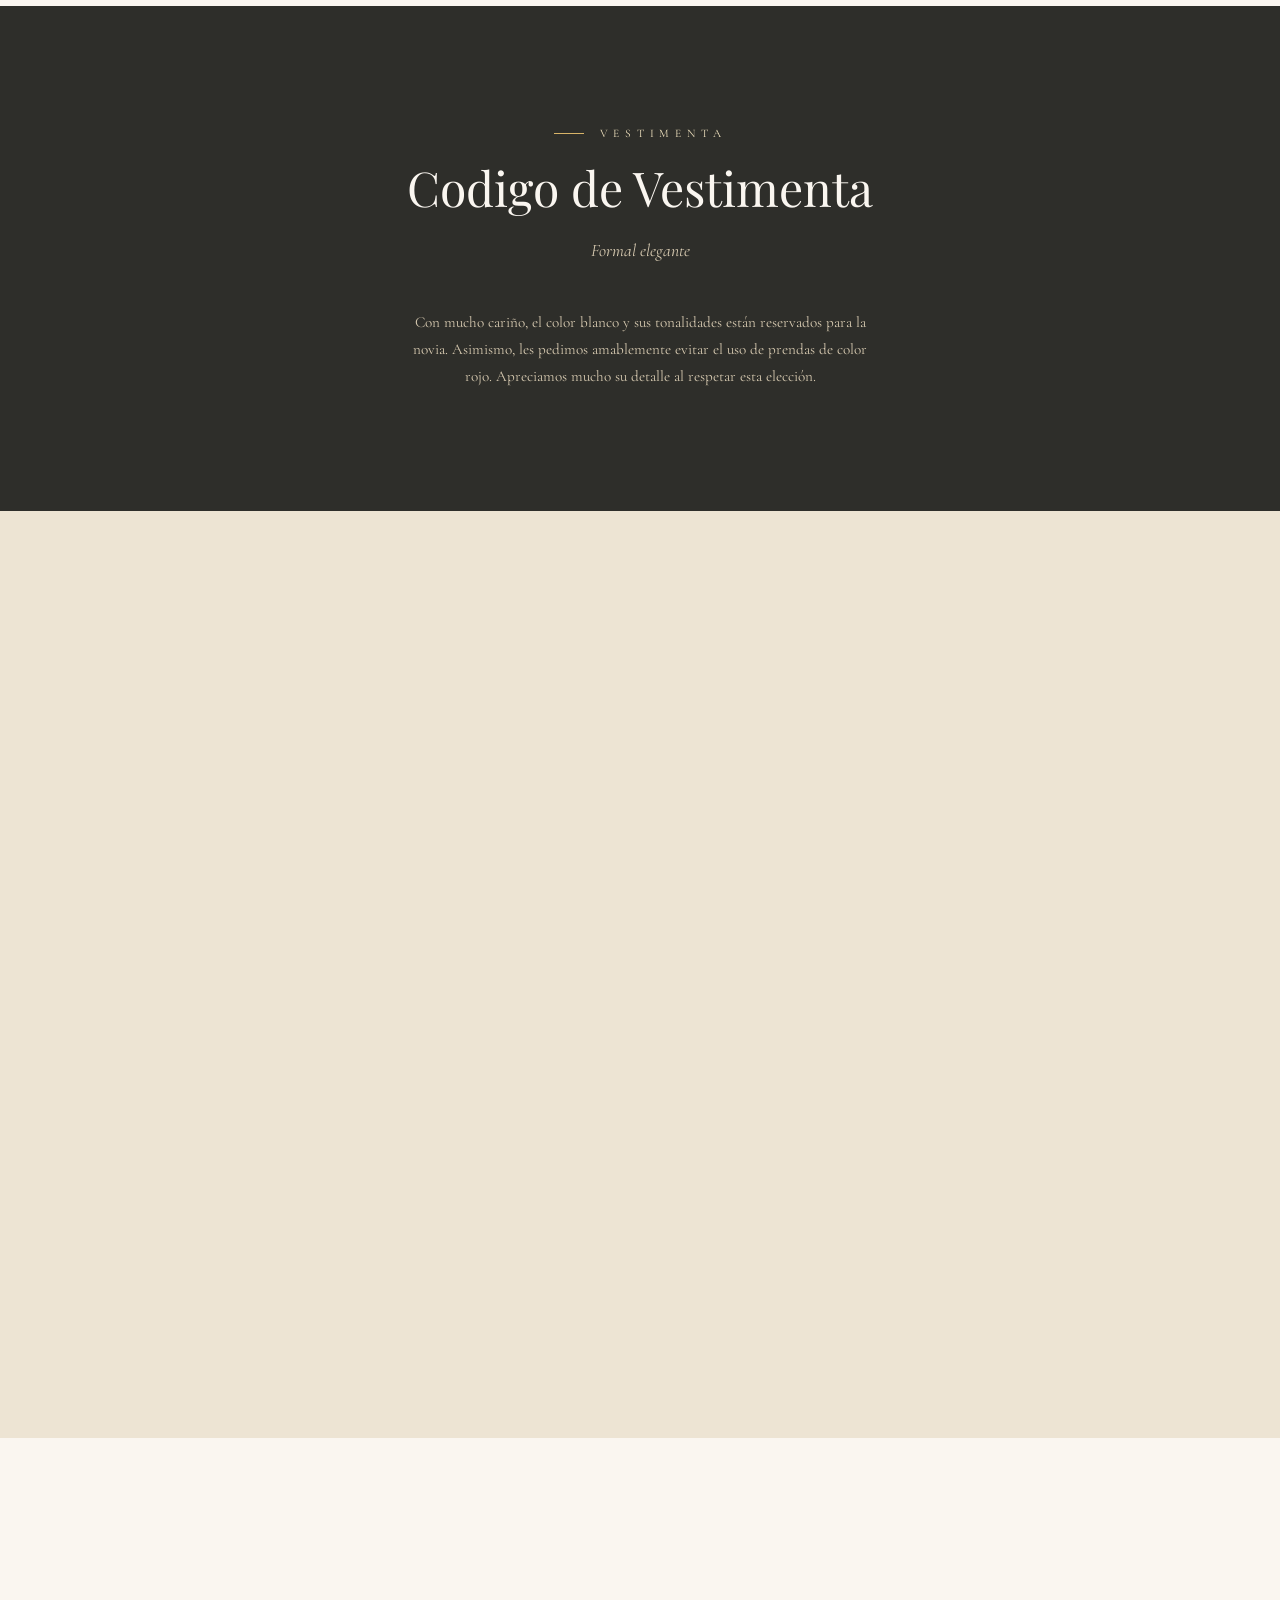
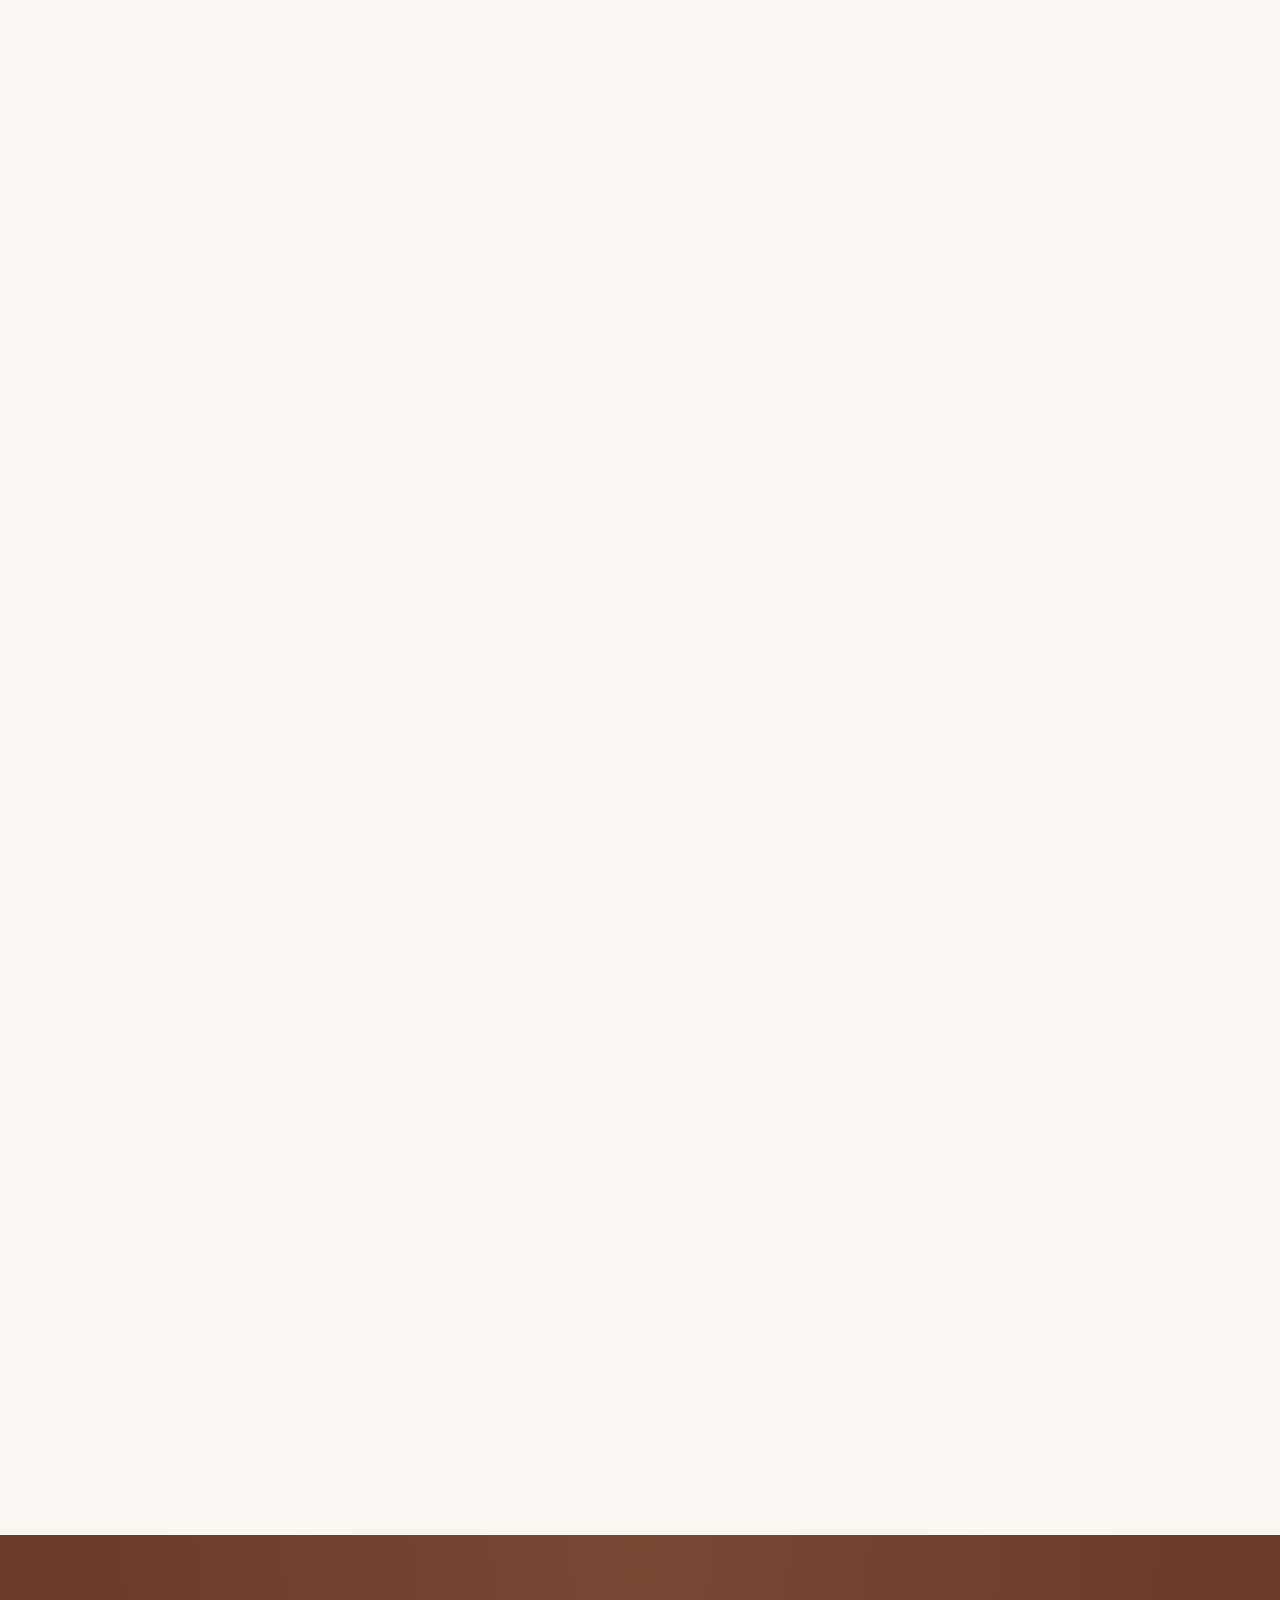
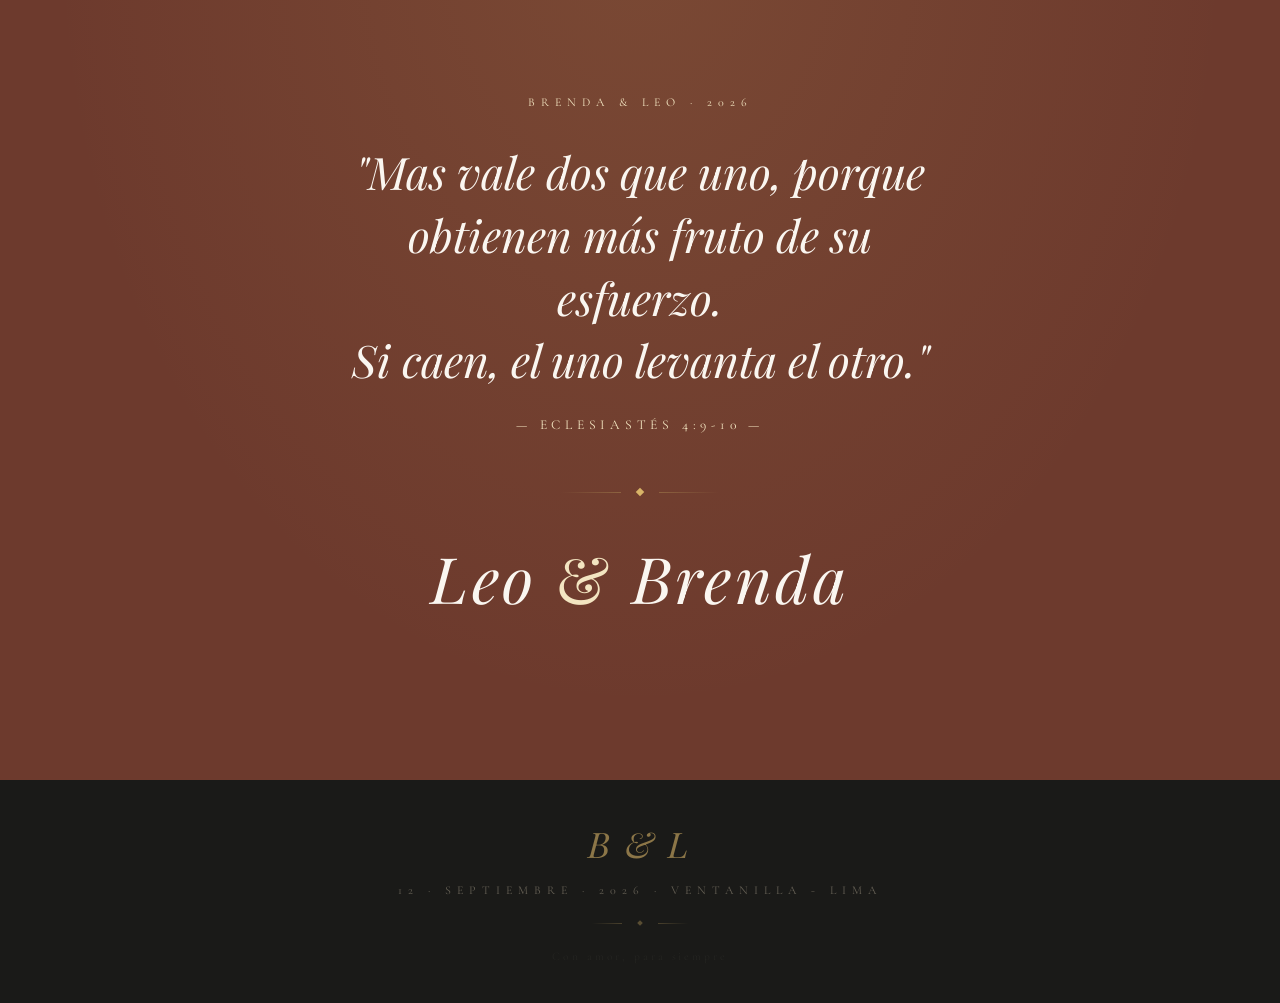
==== commit 0cb643d4: "Update index.html" ====
--- a/invitacion/index.html
+++ b/invitacion/index.html
@@ -496,26 +496,25 @@
         <a href="/regalos" class="btn-regalos-editorial">Ver nuestra lista</a>
       </div>
 
-      <div class="gift-card reveal reveal-delay-5">
-        <div class="gift-icon">
-          <svg viewBox="0 0 24 24" fill="none" stroke="currentColor" stroke-width="1.2">
-            <path stroke-linecap="round" stroke-linejoin="round" d="M21.75 6.75v10.5a2.25 2.25 0 0 1-2.25 2.25h-15a2.25 2.25 0 0 1-2.25-2.25V6.75m19.5 0A2.25 2.25 0 0 0 19.5 4.5h-15a2.25 2.25 0 0 0-2.25 2.25m19.5 0v.243a2.25 2.25 0 0 1-1.07 1.916l-7.5 4.615a2.25 2.25 0 0 1-2.36 0L3.32 8.909A2.25 2.25 0 0 1 2.25 6.993V6.75" />
-          </svg>
-        </div>
-        <h3>Lluvia de Sobres</h3>
-        <p>Si prefieren apoyarnos con una contribución, pueden realizar una transferencia bancaria:</p>
-        <div class="bank-details" style="margin-top: 15px;">
-            <p><strong>Banco:</strong> BBVA</p>
-            <p><strong>Titular:</strong> Brenda Segura</p>
-            <p><strong>CCI:</strong> 01181400021486100916</p>
-           <p><strong>PLIN:</strong> 907665513</p>
-        </div>
-      </div>
+<div class="gift-card reveal reveal-delay-5">
+          <div class="gift-icon">
+            <svg viewBox="0 0 24 24" fill="none" stroke="currentColor" stroke-width="1.2">
+              <path stroke-linecap="round" stroke-linejoin="round" d="M21.75 6.75v10.5a2.25 2.25 0 0 1-2.25 2.25h-15a2.25 2.25 0 0 1-2.25-2.25V6.75m19.5 0A2.25 2.25 0 0 0 19.5 4.5h-15a2.25 2.25 0 0 0-2.25 2.25m19.5 0v.243a2.25 2.25 0 0 1-1.07 1.916l-7.5 4.615a2.25 2.25 0 0 1-2.36 0L3.32 8.909A2.25 2.25 0 0 1 2.25 6.993V6.75" />
+            </svg>
+          </div>
+          <h3>Lluvia de Sobres</h3>
+          <p>¡Que nos acompañes, es lo más importante! Pero si deseas hacernos un presente, suma kilómetros a nuestra luna de miel.</p>
+          <div class="bank-details" style="margin-top: 15px;">
+              <p><strong>Banco:</strong> BBVA</p>
+              <p><strong>Titular:</strong> Brenda Segura</p>
+              <p><strong>CCI:</strong> 01181400021486100916</p>
+              <p><strong>PLIN:</strong> 907665513</p>
+          </div>
+        </div>
 
     </div>
   </div>
 </section>
-
 
     <!-- /foto 5 -->
 <div class="foto-editorial-wrap reveal">
